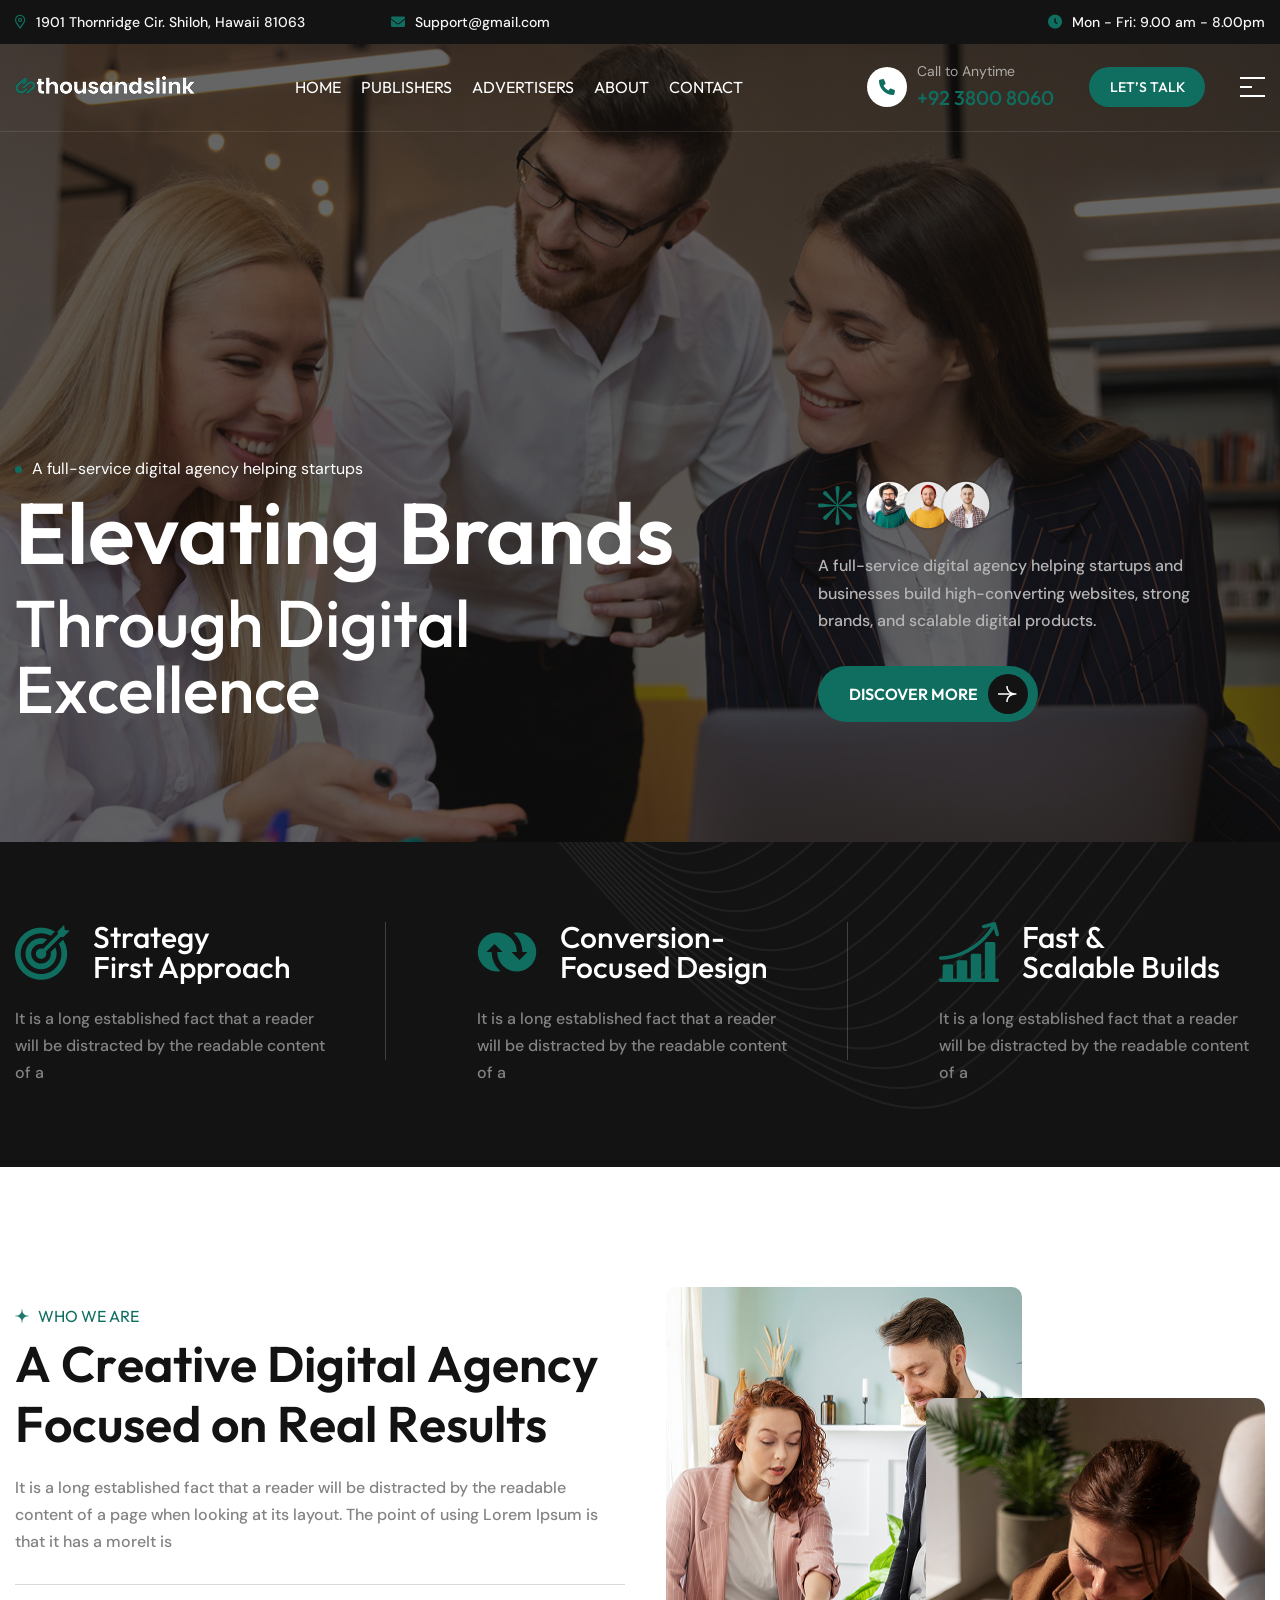
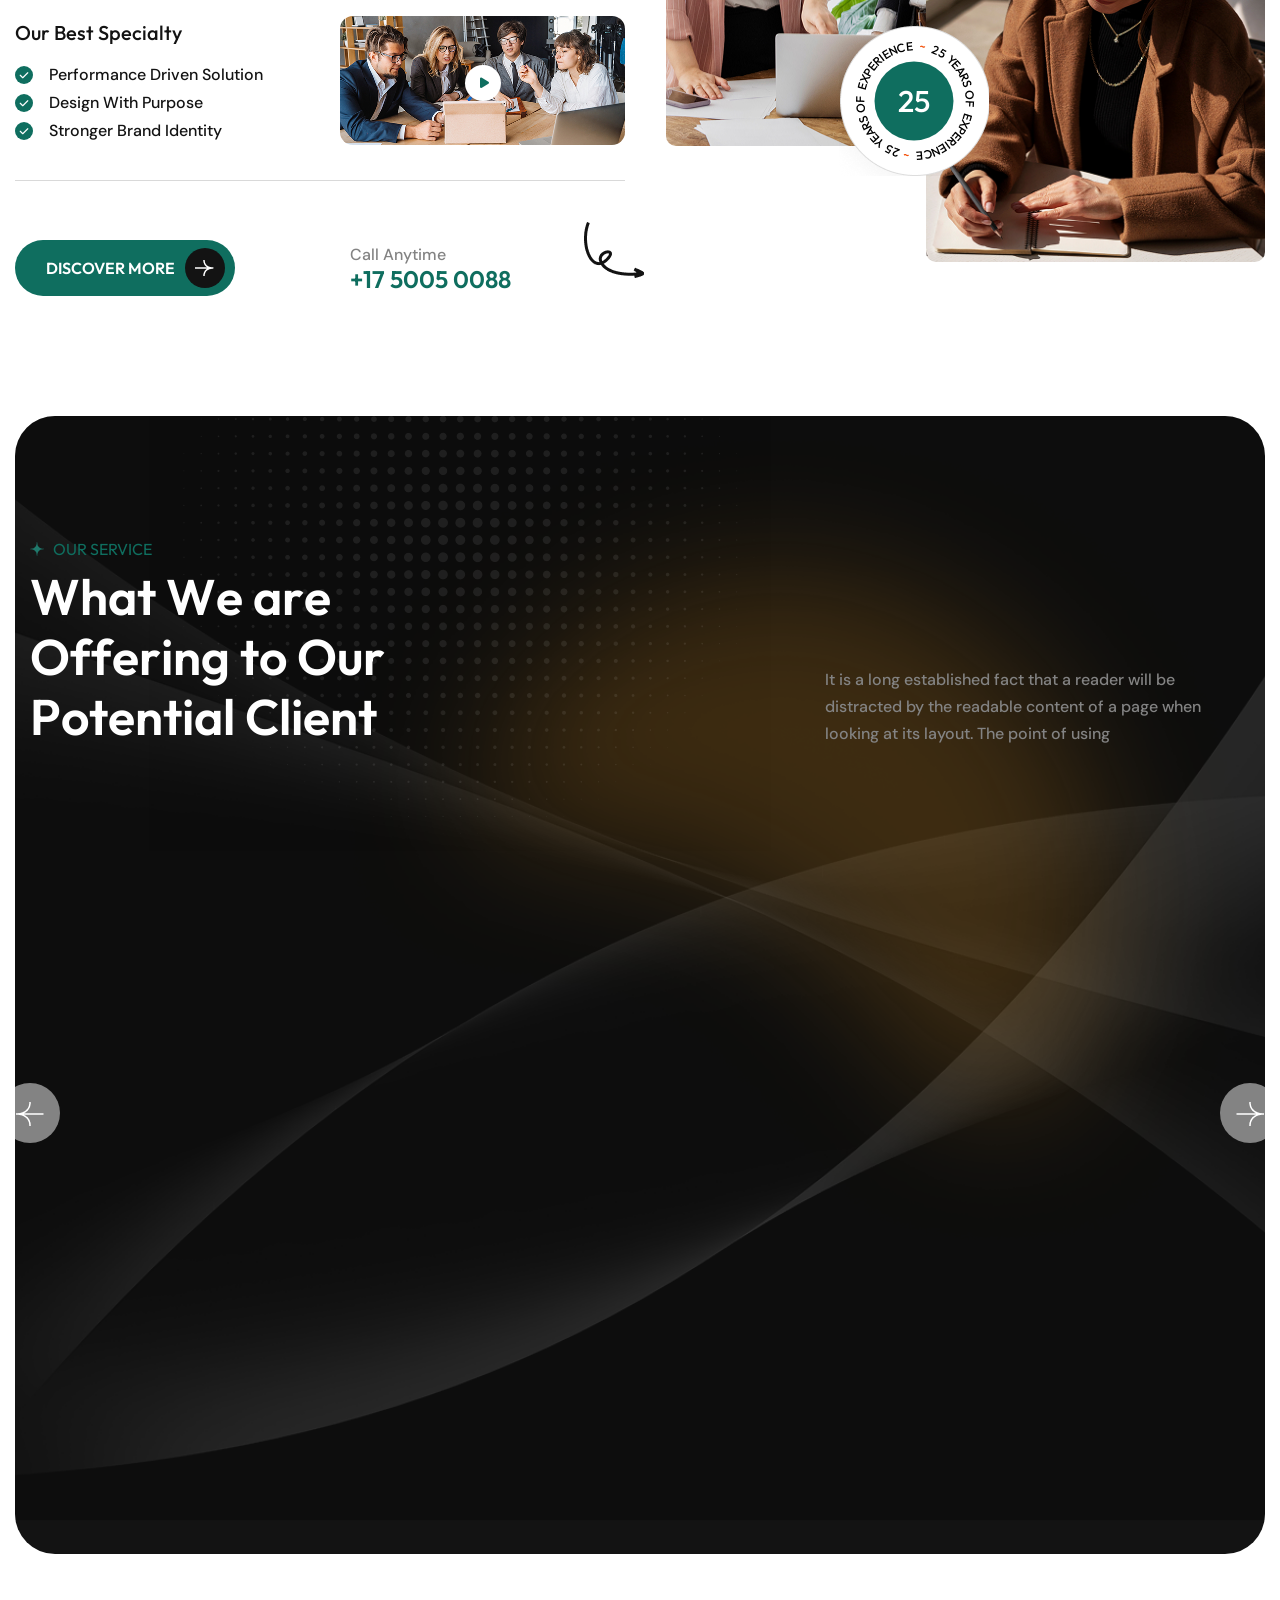
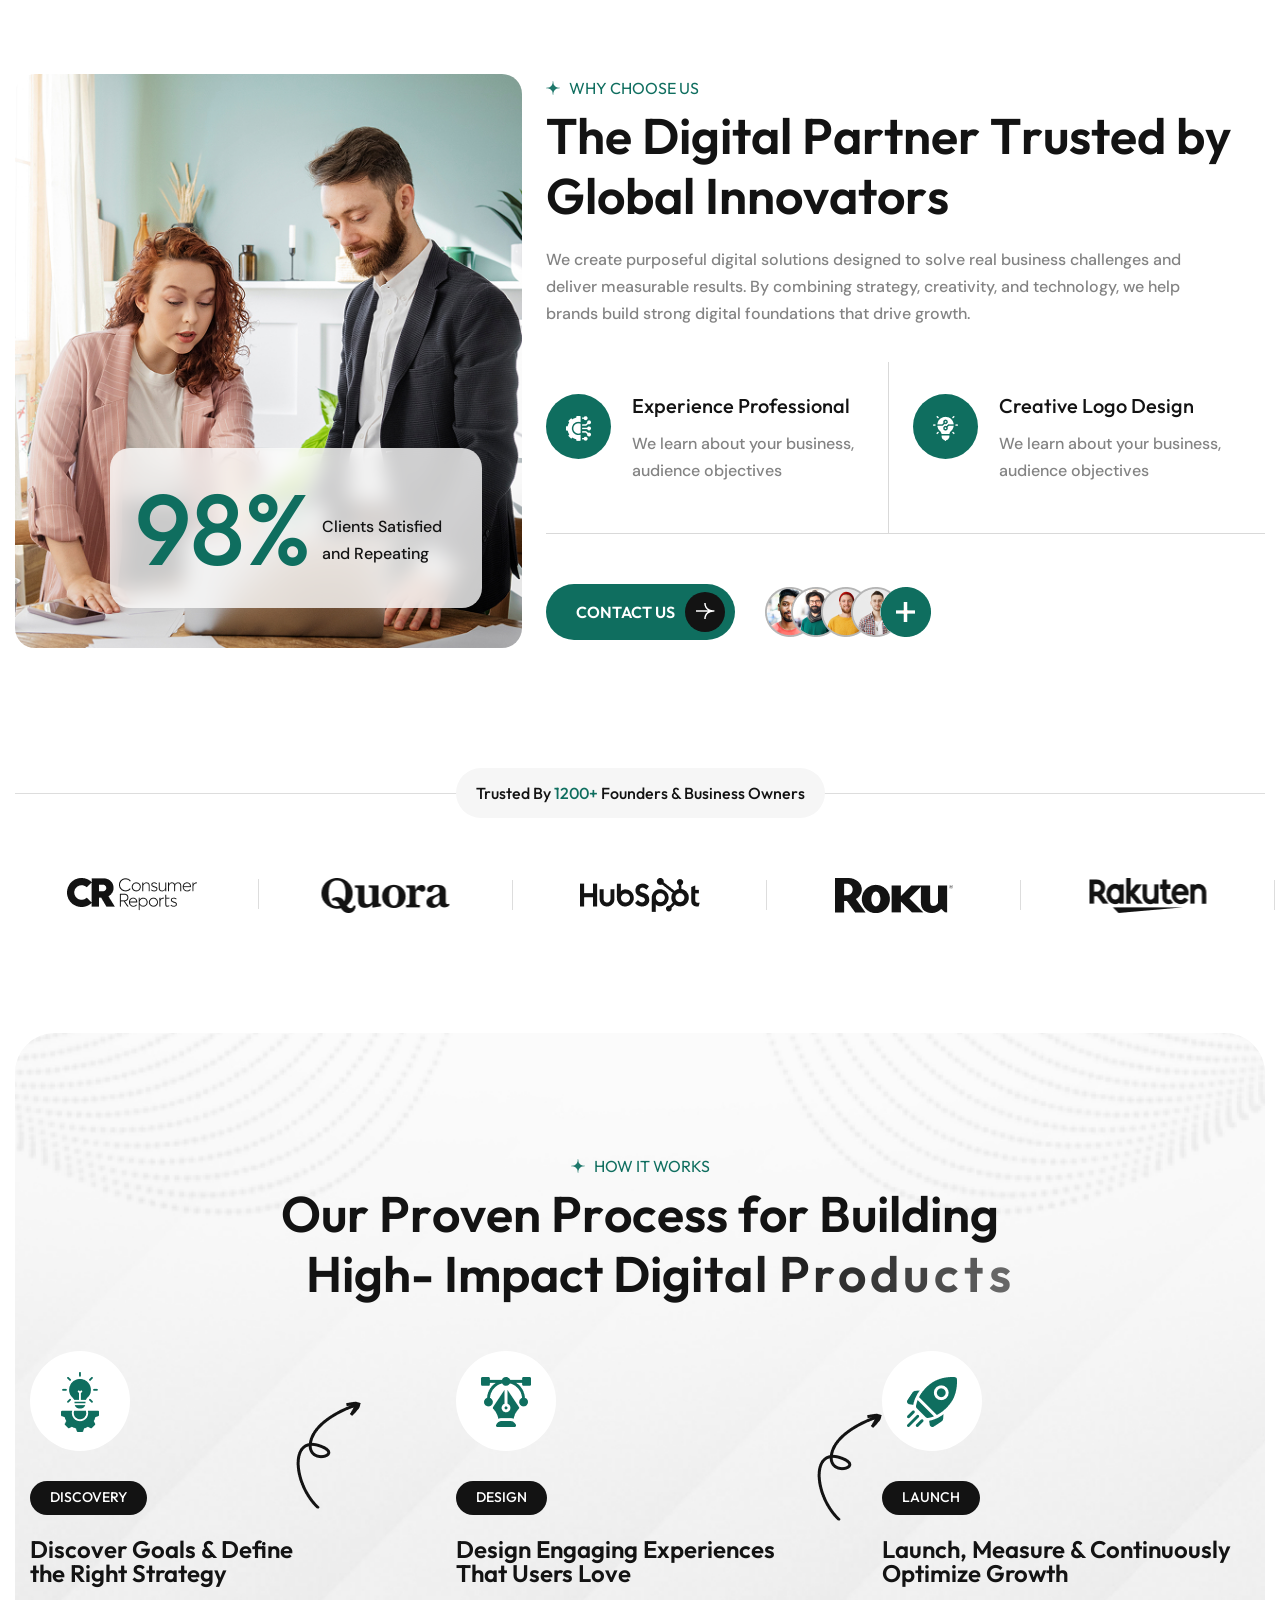
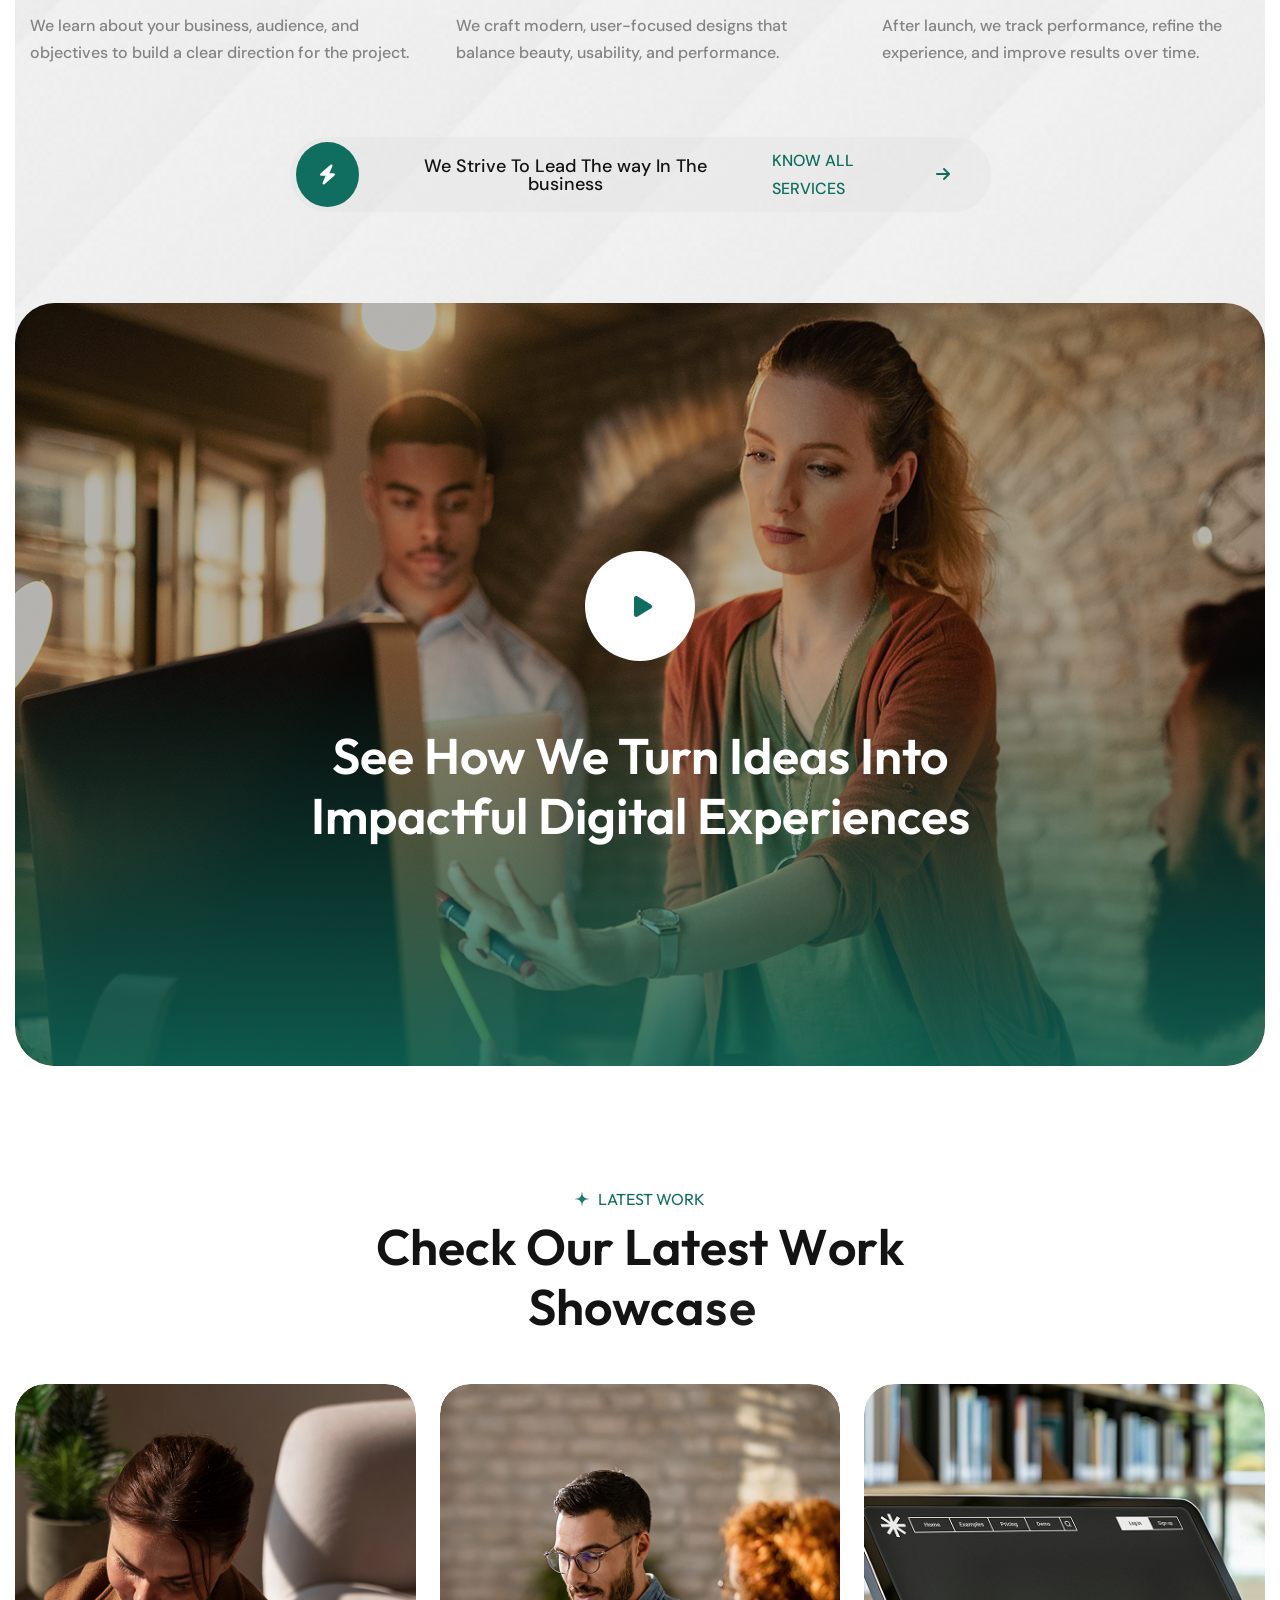
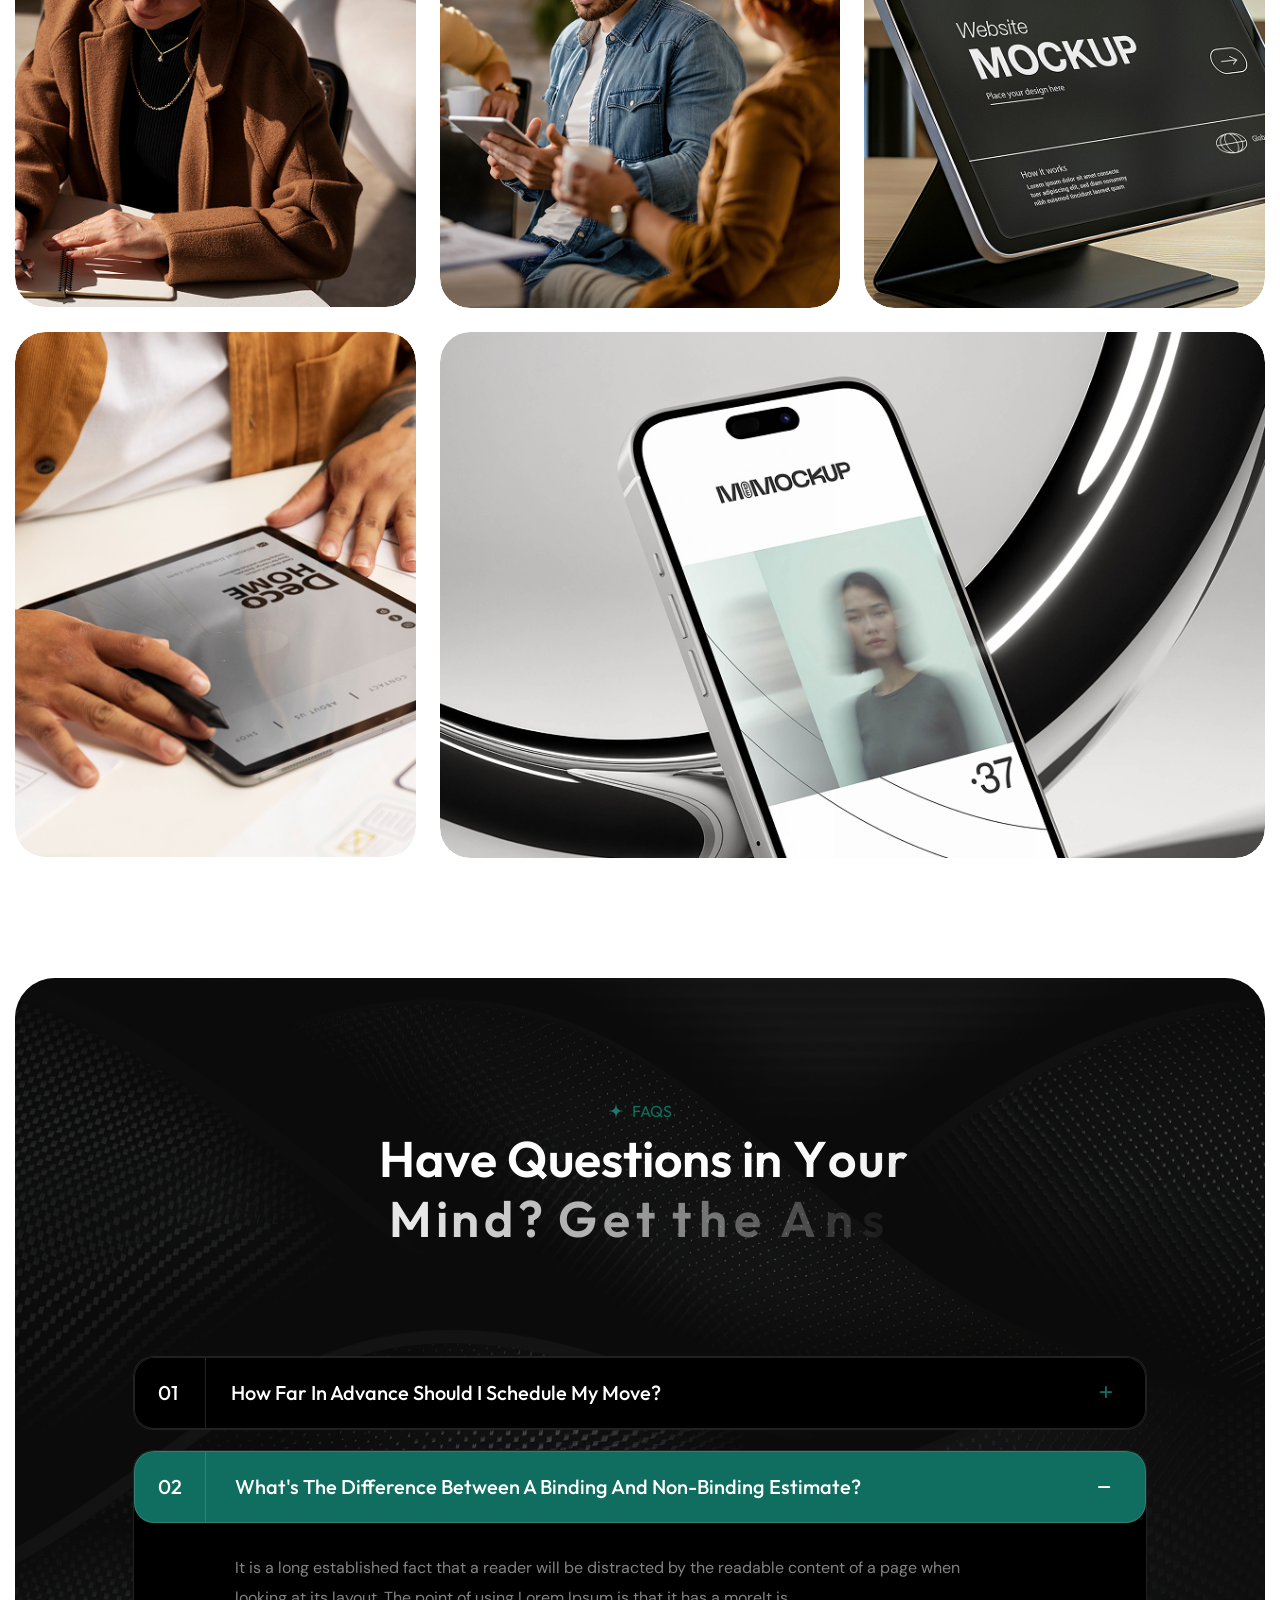
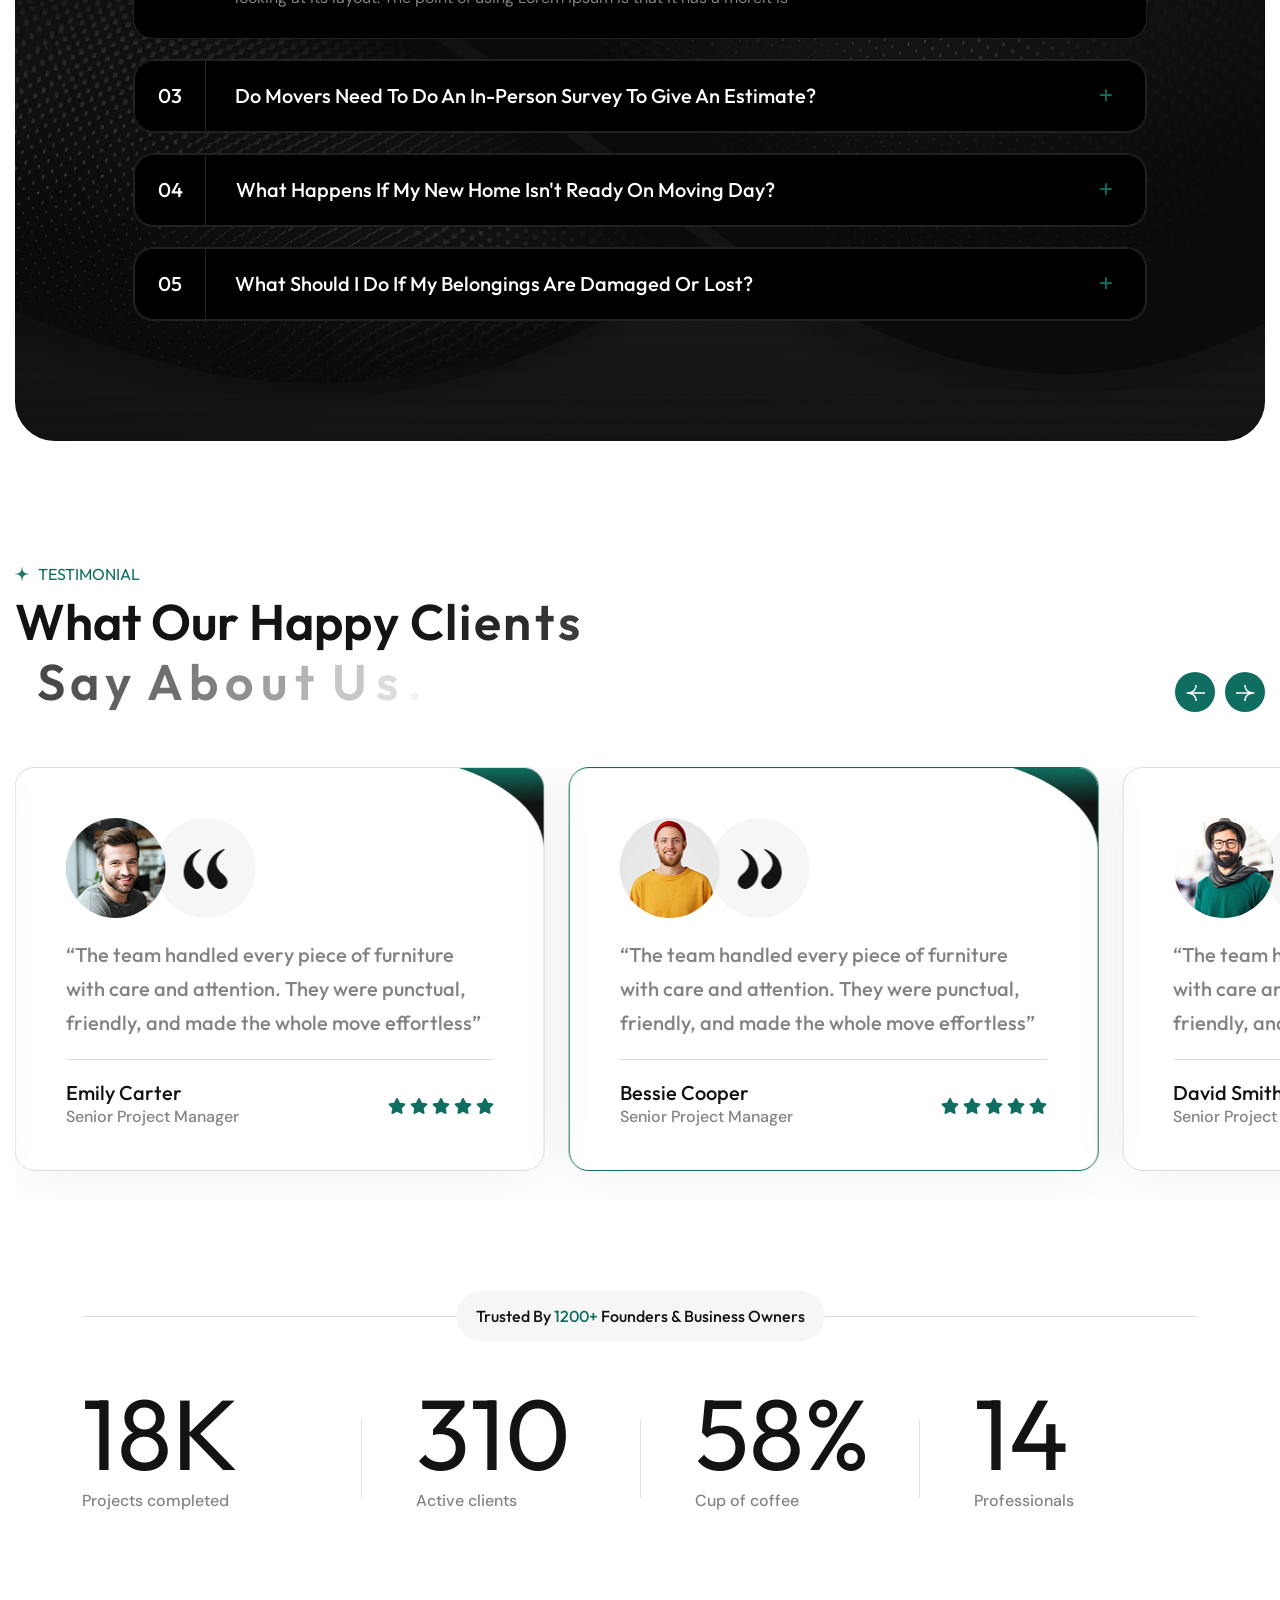
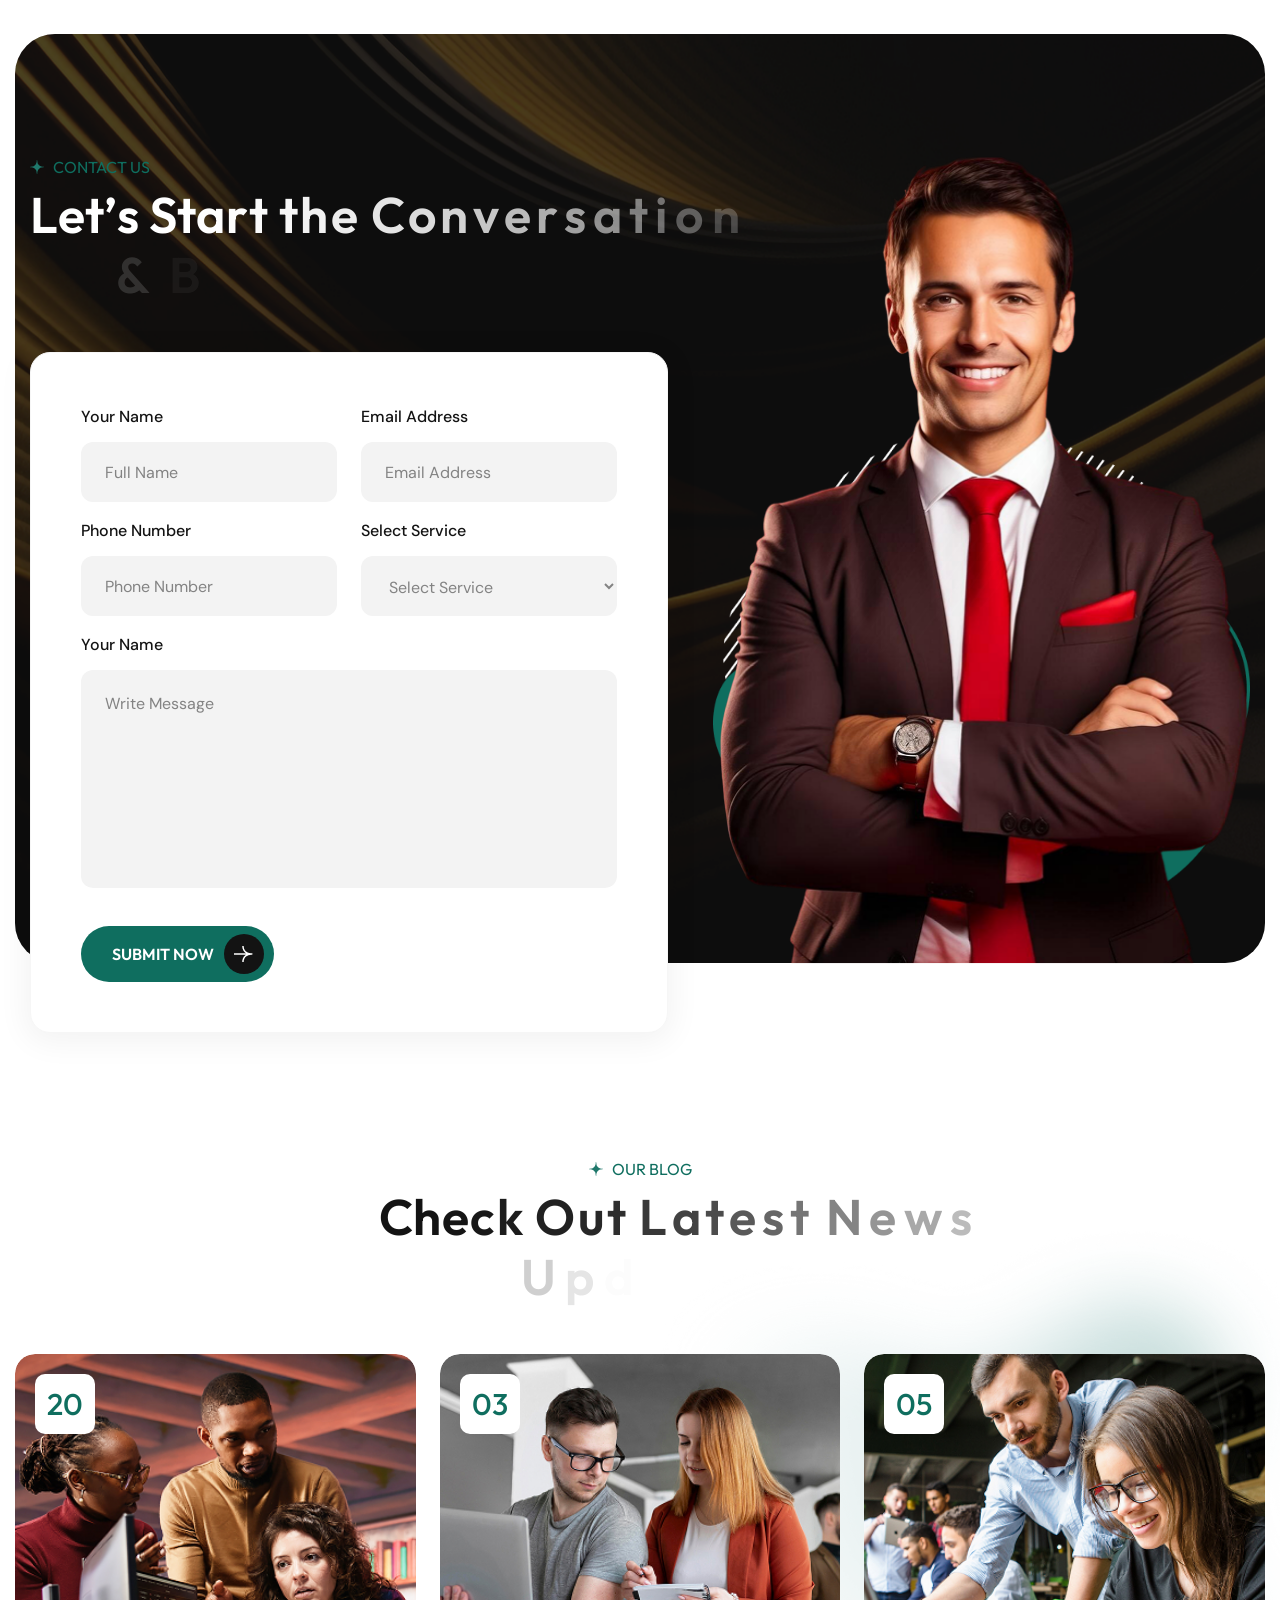
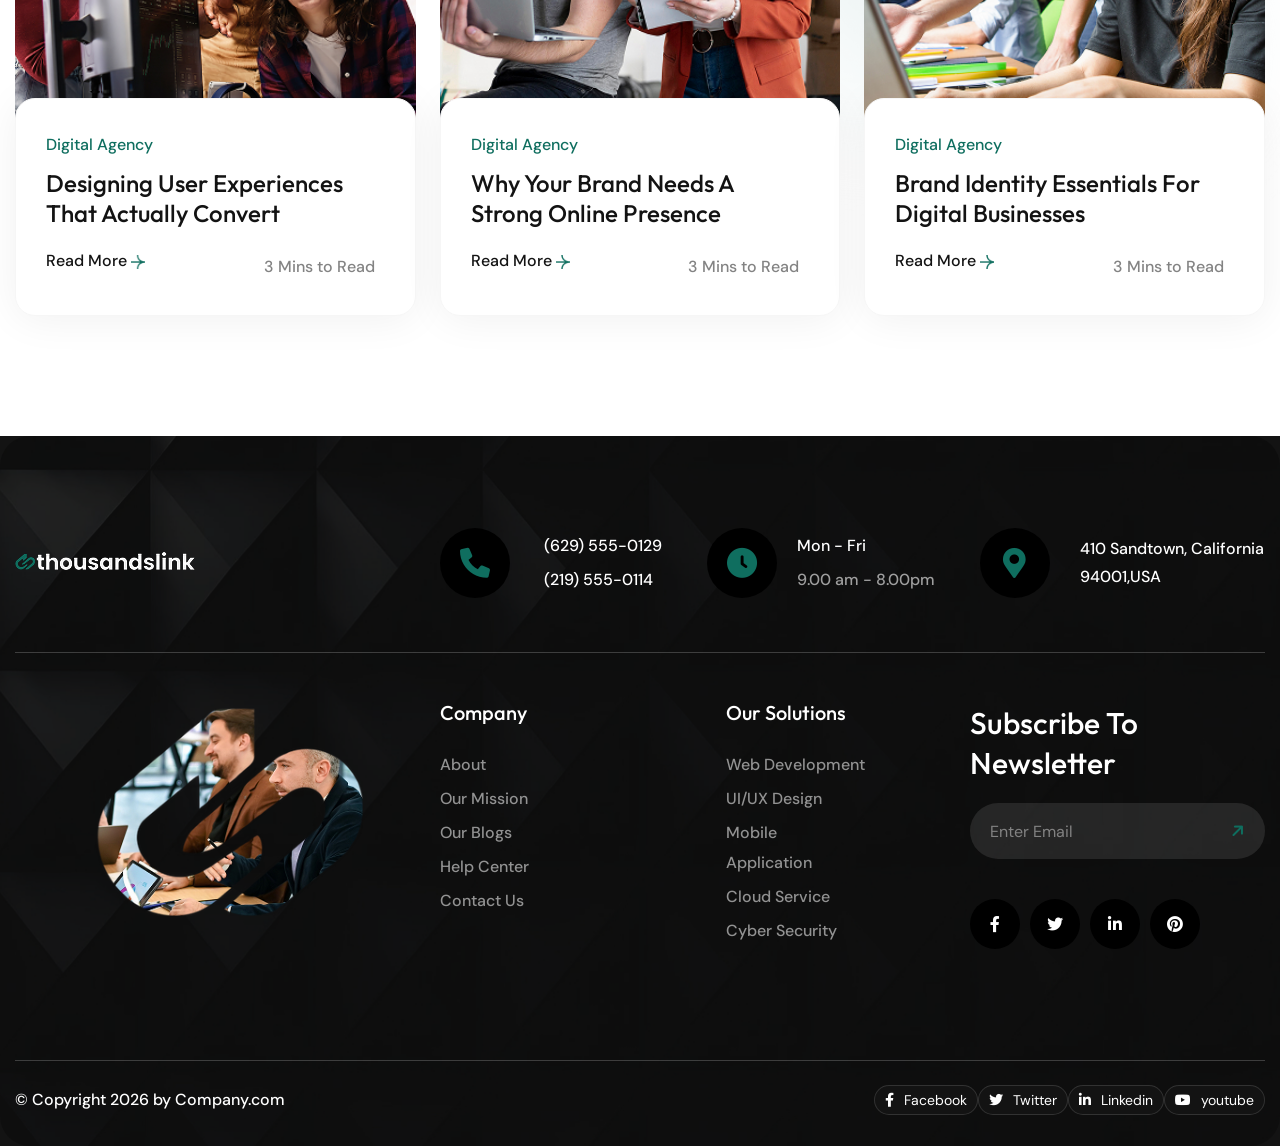
==== index.html @ f6a0768a "Init Commit" ====
<!DOCTYPE html>
<html lang="en">
<head>
  <meta charset="utf-8"/>
  <title>Digitos | Digital Agency HTML Template | Home Page 02</title>
  <!-- Stylesheets -->
  <link href="css/bootstrap.min.css" rel="stylesheet" />
  <link href="css/style.css" rel="stylesheet" />

  <link rel="shortcut icon" href="images/favicon.ico" type="image/x-icon" />
  <link href="https://fonts.googleapis.com/css2?family=Kumbh+Sans:wght@300;400;500;600;700&display=swap" rel="stylesheet">

  <!-- Responsive -->
  <meta http-equiv="X-UA-Compatible" content="IE=edge" />
  <meta name="viewport" content="width=device-width, initial-scale=1.0" />

</head>

<body>
  <div class="page-wrapper">

    <!-- Preloader -->
    <div id="preloader">
      <div class="preloader-loaded light">
        <div class="text-preloader-outer">
          <div class="text-preloading">
            <span class="text-split" data-text="T">T</span>
            <span class="text-split" data-text="H">H</span>
            <span class="text-split" data-text="O">O</span>
            <span class="text-split" data-text="U">U</span>
            <span class="text-split" data-text="S">S</span>
            <span class="text-split" data-text="A">A</span>
            <span class="text-split" data-text="N">N</span>
            <span class="text-split" data-text="D">D</span>
            <span class="text-split" data-text="S">S</span>
            <span class="text-split" data-text="L">L</span>
            <span class="text-split" data-text="I">I</span>
            <span class="text-split" data-text="N">N</span>
            <span class="text-split" data-text="K">K</span>
          </div>
        </div>
        <div class="preloader-slide slide-left"></div>
        <div class="preloader-slide slide-right"></div>
      </div>
    </div>

    <!-- Back-to-top start -->
    <div class="back-to-top-wrapper">
      <button id="back_to_top" type="button" class="back-to-top-btn">
        <svg width="12" height="7" viewBox="0 0 12 7" fill="none" xmlns="http://www.w3.org/2000/svg">
          <path d="M11 6L6 1L1 6" stroke="currentColor" stroke-width="1.5" stroke-linecap="round" stroke-linejoin="round" />
        </svg>
      </button>
    </div>
    <!-- Back-to-top start -->

    <!-- header-style-two-->
    <header class="main-header header-style-two">
      <div class="outer-box">
        <div class="header-upper">
          <div class="inner-box">
            <div class="info-box">
              <div class="info">
                <i class="icon fa-regular fa-location-dot"></i>
                <span>1901 Thornridge Cir. Shiloh, Hawaii 81063</span>
              </div>
              <div class="info">
                <i class="icon fa-solid fa-envelope"></i>
                <span>Support@gmail.com</span>
              </div>
            </div>
            <div class="info-box">
              <div class="info">
                <i class="icon fa-solid fa-clock"></i>
                <span>Mon - Fri:  9.00 am - 8.00pm </span>
              </div>
            </div>
          </div>
        </div>
        <div class="header-lower wow fadeInUp" data-wow-delay="400ms">
          <div class="inner-container">
            <div class="left-box">
              <!-- Main box -->
              <div class="main-box">
                <div class="logo-box">
                  <div class="logo">
                    <a href="index.html"><img src="images/logo.png" alt="Logo" /></a>
                  </div>
                </div>

              </div>
              <!--Nav Box-->
              <div class="nav-outer">
                <nav class="nav main-menu">
                  <ul class="navigation">
                    <li class="current">
                      <a href="index.html">Home</a>
                    </li>
                    <li><a href="publishers.html">Publishers</a></li>
                    <li><a href="advertisers.html">Advertisers</a></li>
                    <li><a href="about.html">About</a></li>
                    <li><a href="contact.html">Contact</a></li>
                  </ul>
                </nav>
              </div>
            </div>
            <div class="right-box">
              <a href="tel:+9238008060" class="header-phone_box">
                <span class="icon"><i aria-hidden="true" class="fas fa-phone-alt"></i></span>
                <span class="info">
                  Call to Anytime
                  <strong>+92 3800 8060</strong>
                </span>
              </a>
              <a href="contact.html" class="theme-btn btn-style-two">Let’s Talk</a>
              <!--Mobile Navigation Toggler-->
              <div class="mobile-nav-toggler">
                <span></span>
                <span></span>
                <span></span>
              </div>
            </div>
          </div>
        </div>
      </div>

      <!-- Mobile Menu  -->
      <div class="mobile-menu">
        <div class="menu-backdrop"></div>
        <!--Here Menu Will Come Automatically Via Javascript / Same Menu as in Header-->
        <nav class="menu-box">
          <div class="upper-box">
            <div class="nav-logo">
              <a href="index.html"><img src="images/logo.png" alt="" /></a>
            </div>
            <div class="close-btn"><i class="icon fa fa-times"></i></div>
          </div>
          <ul class="navigation clearfix">
            <!--Keep This Empty / Menu will come through Javascript-->
          </ul>
          <ul class="contact-list-one">
            <li>
              <i class="icon fa-regular fa-envelope"></i>
              <span class="title">Send Email</span>
              <div class="text"><a href="mailto:lawson@example.com">needhelp@company.com</a></div>
            </li>
          </ul>
          <ul class="social-links">
            <li><a href="#"><i class="icon fab fa-twitter"></i></a></li>
            <li><a href="#"><i class="icon fab fa-facebook-f"></i></a></li>
            <li><a href="#"><i class="icon fab fa-pinterest-p"></i></a></li>
            <li><a href="#"><i class="icon fab fa-vimeo-v"></i></a></li>
          </ul>
        </nav>
      </div>
      <!-- End Mobile Menu -->

      <!-- Header Search -->
      <div class="search-popup">
        <span class="search-back-drop"></span>
        <button class="close-search"><span class="fa fa-times"></span></button>

        <div class="search-inner">
          <form method="post" action="index.html">
            <div class="form-group">
              <input type="search" name="search-field" value="" placeholder="Search..." required="" />
              <button type="submit"><i class="fa fa-search"></i></button>
            </div>
          </form>
        </div>
      </div>
      <!-- End Header Search -->

      <!-- Sticky Header  -->
      <div class="sticky-header">
        <div class="auto-container">
          <div class="inner-container">
            <!--Logo-->
            <div class="logo">
              <a href="index.html"><img src="images/logo2.png" alt=""></a>
            </div>

            <!--Right Col-->
            <div class="nav-outer">
              <!-- Main Menu -->
              <nav class="main-menu">
                <div class="navbar-collapse show collapse clearfix">
                  <ul class="navigation clearfix">
                    <!--Keep This Empty / Menu will come through Javascript-->
                  </ul>
                </div>
              </nav>
              <!-- Main Menu End-->

              <!--Mobile Navigation Toggler-->
              <div class="mobile-nav-toggler">
                <span></span>
                <span></span>
                <span></span>
              </div>
            </div>
            
            <a href="tel:+8801750050088" class="header-phone_box">
              <span class="icon"><i aria-hidden="true" class="fas fa-phone-alt"></i></span>
              <span class="info">
                Call Anytime
                <strong>+8801750050088</strong>
              </span>
            </a>
          </div>
        </div>
      </div>
      <!-- End Sticky Menu -->
    </header>
    <!--End header-style-two -->

    <!-- start banner-section -->
    <section class="banner-section-two">
      <div class="outer-box">
        <div class="bg-image"><img src="images/resource/banner2-1.jpg" alt=""></div>
        <div class="shape-1 wow fadeInUp" data-wow-delay="700ms"><img src="images/icons/shape-23.png" alt=""></div>
        <div class="shape-2 wow fadeInUp" data-wow-delay="800ms"><img src="images/icons/shape-24.png" alt=""></div>
        <div class="round-icon wow fadeInUp" data-wow-delay="600ms">
          <div class="icon"><img src="images/icons/banner2-1.png" alt=""></div>
          <div class="icon-two"><img src="images/icons/banner2-2.png" alt=""></div>
        </div>
        <div class="outer-container">
          <div class="banner-content">
            <div class="inner-content">
              <div class="sub-title wow fadeInUp" data-wow-delay="100ms">A full-service digital agency helping startups </div>
              <div class="banner-title wow fadeInUp" data-wow-delay="200ms"><span>Elevating Brands</span>Through Digital  Excellence</div>
            </div>
          </div>
          <div class="info-box">
            <div class="image wow fadeInUp" data-wow-delay="300ms"><img src="images/resource/bvanner2-2.png" alt=""></div>
            <div class="text wow fadeInUp" data-wow-delay="400ms">A full-service digital agency helping startups and businesses build high-converting websites, strong brands, and scalable digital products.</div>
            <a href="about.html" class="theme-btn btn-style-one wow fadeInUp" data-wow-delay="500ms">Discover More <span><img src="images/icons/arrow.png" alt=""></span></a>
          </div>
        </div>
      </div>
    </section>
    <!-- end banner-section -->

    <!-- start feature-section -->
    <section class="feature-section">
      <div class="shape-1"><img src="images/icons/shape-25.png" alt=""></div>
      <div class="shape-2 wow fadeInUp" data-wow-delay="100ms"><img src="images/icons/shape-26.png" alt=""></div>
      <div class="auto-container">
        <div class="feature-outer">
          <div class="feature-block wow fadeInUp" data-wow-delay="200ms">
            <div class="inner-block">
              <div class="content-box">
                <div class="icon"><img src="images/icons/feature2-1.png" alt=""></div>
                <div class="h3 title">Strategy <br>First Approach</div>
              </div>
              <div class="text">It is a long established fact that a reader will be distracted by the readable content of a </div>
            </div>
          </div>
          <div class="feature-block wow fadeInUp" data-wow-delay="400ms">
            <div class="inner-block">
              <div class="content-box">
                <div class="icon"><img src="images/icons/feature2-2.png" alt=""></div>
                <div class="h3 title">Conversion-Focused Design</div>
              </div>
              <div class="text">It is a long established fact that a reader will be distracted by the readable content of a </div>
            </div>
          </div>
          <div class="feature-block wow fadeInUp" data-wow-delay="600ms">
            <div class="inner-block">
              <div class="content-box">
                <div class="icon"><img src="images/icons/feature2-3.png" alt=""></div>
                <div class="h3 title">Fast & <br>Scalable Builds</div>
              </div>
              <div class="text">It is a long established fact that a reader will be distracted by the readable content of a </div>
            </div>
          </div>
        </div>
      </div>
    </section>
    <!-- end feature-section -->

    <!-- start about-section-two -->
    <section class="about-section-two">
      <div class="auto-container">
        <div class="row">
          <div class="content-column col-lg-6">
            <div class="inner-column wow fadeInUp" data-wow-delay="200ms">
              <div class="sec-title">
                <div class="h6 sub-title">Who we are</div>
                <div class="h2 title char-animation">A Creative Digital Agency Focused on Real Results</div>
                <div class="text">It is a long established fact that a reader will be distracted by the readable content of a page when looking at its layout. The point of using Lorem Ipsum is that it has a moreIt is </div>
              </div>
              <div class="info-box">
                <div class="info">
                  <div class="h5 title">Our Best Specialty</div>
                  <ul class="list-style-one">
                    <li>
                      <i class="icon fa-solid fa-check"></i>
                      <span>Performance Driven Solution</span>
                    </li>
                    <li>
                      <i class="icon fa-solid fa-check"></i>
                      <span>Design With Purpose</span>
                    </li>
                  </ul>
                  <ul class="list-style-one">
                    <li>
                      <i class="icon fa-solid fa-check"></i>
                      <span>Stronger Brand Identity</span>
                    </li>
                  </ul>
                </div>
                <div class="image-box">
                  <div class="image"><img src="images/resource/about2-1.jpg" alt=""></div>
                  <a class="video-box" href="https://www.youtube.com/watch?v=hddwAIXbKZo" data-fancybox="gallery" data-caption="">
                    <i class="fa-solid fa-play"></i>
                  </a>
                </div>
              </div>
              <div class="bottom-box">
                <a href="about.html" class="theme-btn btn-style-one">Discover More <span><img src="images/icons/arrow.png" alt=""></span></a>
                <a href="tel:+01750050088" class="phone_box">
                  <span class="icon"><i aria-hidden="true" class="fa-solid fa-phone-flip"></i></span>
                  <span class="info">
                    Call Anytime
                    <strong>+17 5005 0088</strong>
                  </span>
                </a>
                <div class="shape bounce-x"><img src="images/icons/shape-27.png" alt=""></div>
              </div>
            </div>
          </div>
          <div class="image-column col-lg-6 col-md-8">
            <div class="inner-column">
              <div class="image-box one wow fadeInUp" data-wow-delay="400ms">
                <div class="image"><img src="images/resource/about2-2.jpg" alt=""></div>
              </div>
              <div class="image-box two wow fadeInUp" data-wow-delay="600ms">
                <div class="image"><img src="images/resource/about2-3.jpg" alt=""></div>
              </div>
              <div class="round-icon">
                <div class="icon"><img src="images/icons/about2-1.png" alt=""></div>
                <div class="h3 date">25</div>
              </div>
            </div>
          </div>
        </div>
      </div>
    </section>
    <!-- end about-section-two -->

    <!-- start services-section-two -->
    <section class="services-section-two">
      <div class="outer-box">
        <div class="bg-image"><img src="images/background/service2-1-bg.png" alt=""></div>
        <div class="shape-1"><img src="images/icons/shape-28.png" alt=""></div>
        <div class="shape-2"><img src="images/icons/shape-29.png" alt=""></div>
        <div class="auto-container">
          <div class="sec-title-box wow fadeInUp" data-wow-delay="200ms">
            <div class="sec-title light">
              <div class="h6 sub-title">Our Service</div>
              <div class="h2 title char-animation">What We are Offering to Our Potential Client</div>
            </div>
            <div class="text">It is a long established fact that a reader will be distracted by the readable content of a page when looking at its layout. The point of using </div>
          </div>
          <div class="outer-container">
            <div class="swiper service-two_swiper pb-0 wow fadeInUp" data-wow-delay="400ms">
              <div class="swiper-wrapper">
                <div class="service-block-two swiper-slide">
                  <div class="inner-block">
                    <div class="icon"><img src="images/icons/service2-1.png" alt=""></div>
                    <div class="content">
                      <div class="h4 title"><a href="page-services.html">Website Development</a></div>
                      <div class="text">Fast, responsive, and SEO-friendly websites built with modern tools like Framer and Webflow.</div>
                    </div>
                    <div class="number">01</div>
                    <div class="arrow-icon"><img src="images/icons/arrow.png" alt=""></div>
                  </div>
                </div>
                <div class="service-block-two swiper-slide">
                  <div class="inner-block">
                    <div class="icon"><img src="images/icons/service2-2.png" alt=""></div>
                    <div class="content">
                      <div class="h4 title"><a href="page-services.html">Brand Identity</a></div>
                      <div class="text">Visual identities that communicate trust, clarity, and consistency across all channels.</div>
                    </div>
                    <div class="number">02</div>
                    <div class="arrow-icon"><img src="images/icons/arrow.png" alt=""></div>
                  </div>
                </div>
                <div class="service-block-two swiper-slide">
                  <div class="inner-block">
                    <div class="icon"><img src="images/icons/service2-3.png" alt=""></div>
                    <div class="content">
                      <div class="h4 title"><a href="page-services.html">UI/UX Design</a></div>
                      <div class="text">User-centered interfaces designed to engage, convert, and scale across platforms.</div>
                    </div>
                    <div class="number">03</div>
                    <div class="arrow-icon"><img src="images/icons/arrow.png" alt=""></div>
                  </div>
                </div>
                <div class="service-block-two swiper-slide">
                  <div class="inner-block">
                    <div class="icon"><img src="images/icons/service2-1.png" alt=""></div>
                    <div class="content">
                      <div class="h4 title"><a href="page-services.html">Website Development</a></div>
                      <div class="text">Fast, responsive, and SEO-friendly websites built with modern tools like Framer and Webflow.</div>
                    </div>
                    <div class="number">01</div>
                    <div class="arrow-icon"><img src="images/icons/arrow.png" alt=""></div>
                  </div>
                </div>
                <div class="service-block-two swiper-slide">
                  <div class="inner-block">
                    <div class="icon"><img src="images/icons/service2-2.png" alt=""></div>
                    <div class="content">
                      <div class="h4 title"><a href="page-services.html">Brand Identity</a></div>
                      <div class="text">Visual identities that communicate trust, clarity, and consistency across all channels.</div>
                    </div>
                    <div class="number">02</div>
                    <div class="arrow-icon"><img src="images/icons/arrow.png" alt=""></div>
                  </div>
                </div>
                <div class="service-block-two swiper-slide">
                  <div class="inner-block">
                    <div class="icon"><img src="images/icons/service2-3.png" alt=""></div>
                    <div class="content">
                      <div class="h4 title"><a href="page-services.html">UI/UX Design</a></div>
                      <div class="text">User-centered interfaces designed to engage, convert, and scale across platforms.</div>
                    </div>
                    <div class="number">03</div>
                    <div class="arrow-icon"><img src="images/icons/arrow.png" alt=""></div>
                  </div>
                </div>
              </div>
            </div>
            <div class="service-two_button-prev"><img src="images/icons/arrow3.png" alt=""></div>
            <div class="service-two_button-next"><img src="images/icons/arrow3.png" alt=""></div>
          </div>
        </div>
      </div>
    </section>
    <!-- end services-section-two -->

    <!-- start why-choose-us-section -->
    <section class="why-choose-us-section-two">
      <div class="auto-container">
        <div class="row gx-4 align-items-center">
          <div class="image-column col-lg-5">
            <div class="inner-column wow fadeInUp" data-wow-delay="200ms">
              <div class="image"><img src="images/resource/wcu2-1.jpg" alt=""></div>
              <div class="funfact-box">
                <div class="count-box"><span class="count-text" data-speed="3000" data-stop="98">00</span>%</div>
                <div class="text">Clients Satisfied <br>and Repeating</div>
              </div>
            </div>
          </div>
          <div class="content-column col-xl-7 col-lg-9">
            <div class="inner-column wow fadeInUp" data-wow-delay="400ms">
              <div class="sec-title">
                <div class="h6 sub-title">why choose us</div>
                <div class="h2 title char-animation">The Digital Partner Trusted by Global Innovators</div>
                <div class="text">We create purposeful digital solutions designed to solve real business challenges and deliver measurable results. By combining strategy, creativity, and technology, we help brands build strong digital foundations that drive growth.</div>
              </div>
              <div class="info-box">
                <div class="info one">
                  <div class="icon"><img src="images/icons/wcu2-1.png" alt=""></div>
                  <div class="content">
                    <div class="h5 title">Experience Professional</div>
                    <div class="text">We learn about your business, audience objectives</div>
                  </div>
                </div>
                <div class="info">
                  <div class="icon"><img src="images/icons/wcu2-2.png" alt=""></div>
                  <div class="content">
                    <div class="h5 title">Creative Logo Design</div>
                    <div class="text">We learn about your business, audience objectives</div>
                  </div>
                </div>
              </div>
              <div class="bootom-box">
                <a href="contact.html" class="theme-btn btn-style-one">Contact Us <span><img src="images/icons/arrow.png" alt=""></span></a>
                <div class="image"><img src="images/resource/wcu2-1.png" alt=""></div>
              </div>
            </div>
          </div>
        </div>
      </div>
    </section>
    <!-- end why-choose-us-section-two -->

    <!-- Clients Section One-->
    <section class="clients-section-two pt-0">
      <div class="auto-container overflow-hidden">
        <div class="title-box"><div class="h6 title">Trusted by <span>1200+</span> founders & business owners</div></div>
        <div class="outer-box wow fadeInUp" data-wow-delay="400ms">
          <div class="swiper-container">
            <div class="swiper clients-swiper-one pb-0">
              <div class="swiper-wrapper">
                <div class="swiper-slide">
                  <div class="client-block">
                    <div class="inner-box">
                      <div class="image-box">
                        <figure class="image">
                          <img src="images/resource/client1-2.png" alt="Image">
                          <img src="images/resource/client1-1.png" alt="Image">
                        </figure>
                      </div>
                    </div>
                  </div>
                </div>
                <div class="swiper-slide">
                  <div class="client-block">
                    <div class="inner-box">
                      <div class="image-box">
                        <figure class="image">
                          <img src="images/resource/client2-2.png" alt="Image">
                          <img src="images/resource/client2-1.png" alt="Image">
                        </figure>
                      </div>
                    </div>
                  </div>
                </div>
                <div class="swiper-slide">
                  <div class="client-block">
                    <div class="inner-box">
                      <div class="image-box">
                        <figure class="image">
                          <img src="images/resource/client3-2.png" alt="Image">
                          <img src="images/resource/client3-1.png" alt="Image">
                        </figure>
                      </div>
                    </div>
                  </div>
                </div>
                <div class="swiper-slide">
                  <div class="client-block">
                    <div class="inner-box">
                      <div class="image-box">
                        <figure class="image">
                          <img src="images/resource/client4-2.png" alt="Image">
                          <img src="images/resource/client4-1.png" alt="Image">
                        </figure>
                      </div>
                    </div>
                  </div>
                </div>
                <div class="swiper-slide">
                  <div class="client-block">
                    <div class="inner-box">
                      <div class="image-box">
                        <figure class="image">
                          <img src="images/resource/client5-2.png" alt="Image">
                          <img src="images/resource/client5-1.png" alt="Image">
                        </figure>
                      </div>
                    </div>
                  </div>
                </div>
                <div class="swiper-slide">
                  <div class="client-block">
                    <div class="inner-box">
                      <div class="image-box">
                        <figure class="image">
                          <img src="images/resource/client1-2.png" alt="Image">
                          <img src="images/resource/client1-1.png" alt="Image">
                        </figure>
                      </div>
                    </div>
                  </div>
                </div>
                <div class="swiper-slide">
                  <div class="client-block">
                    <div class="inner-box">
                      <div class="image-box">
                        <figure class="image">
                          <img src="images/resource/client2-2.png" alt="Image">
                          <img src="images/resource/client2-1.png" alt="Image">
                        </figure>
                      </div>
                    </div>
                  </div>
                </div>
                <div class="swiper-slide">
                  <div class="client-block">
                    <div class="inner-box">
                      <div class="image-box">
                        <figure class="image">
                          <img src="images/resource/client3-2.png" alt="Image">
                          <img src="images/resource/client3-1.png" alt="Image">
                        </figure>
                      </div>
                    </div>
                  </div>
                </div>
                <div class="swiper-slide">
                  <div class="client-block">
                    <div class="inner-box">
                      <div class="image-box">
                        <figure class="image">
                          <img src="images/resource/client4-2.png" alt="Image">
                          <img src="images/resource/client4-1.png" alt="Image">
                        </figure>
                      </div>
                    </div>
                  </div>
                </div>
                <div class="swiper-slide">
                  <div class="client-block">
                    <div class="inner-box">
                      <div class="image-box">
                        <figure class="image">
                          <img src="images/resource/client5-2.png" alt="Image">
                          <img src="images/resource/client5-1.png" alt="Image">
                        </figure>
                      </div>
                    </div>
                  </div>
                </div>
              </div>
            </div>
          </div>
        </div>
      </div>
    </section>
    <!--End Clients Section One -->

    <!-- start work-section-two -->
    <section class="work-section-two">
      <div class="outer-box">
        <div class="bg-image"><img src="images/background/work2-1.png" alt=""></div>
        <div class="auto-container">
          <div class="sec-title text-center">
            <div class="h6 sub-title">How it works</div>
            <div class="h2 title char-animation">Our Proven Process for Building High- Impact Digital Products</div>
          </div>
          <div class="working-outer">
            <div class="work-block-two wow fadeInUp" data-wow-delay="200ms">
              <div class="inner-block">
                <div class="icon-box"><div class="icon"><img src="images/icons/work2-1.png" alt=""></div></div>
                <div class="cat">Discovery</div>
                <div class="h4 title">Discover Goals & Define <br>the Right Strategy</div>
                <div class="text">We learn about your business, audience, and objectives to build a clear direction for the project.</div>
              </div>
            </div>
            <div class="work-block-two wow fadeInUp" data-wow-delay="400ms">
              <div class="inner-block">
                <div class="shape-1"><img src="images/icons/shape-30.png" alt=""></div>
                <div class="shape-2"><img src="images/icons/shape-30.png" alt=""></div>
                <div class="icon-box"><div class="icon"><img src="images/icons/work2-2.png" alt=""></div></div>
                <div class="cat">Design</div>
                <div class="h4 title">Design Engaging Experiences <br>That Users Love</div>
                <div class="text">We craft modern, user-focused designs that balance beauty, usability, and performance.</div>
              </div>
            </div>
            <div class="work-block-two wow fadeInUp" data-wow-delay="600ms">
              <div class="inner-block">
                <div class="icon-box"><div class="icon"><img src="images/icons/work2-3.png" alt=""></div></div>
                <div class="cat">Launch</div>
                <div class="h4 title">Launch, Measure & Continuously <br>Optimize Growth</div>
                <div class="text">After launch, we track performance, refine the experience, and improve results over time.</div>
              </div>
            </div>
          </div>
          <div class="bottom-box wow fadeInUp" data-wow-delay="800ms">
            <div class="inner-box">
              <i class="icon fa-solid fa-bolt"></i>
              <div class="text">We Strive To Lead The way In  The business </div>
              <a class="btn-more" href="page-services.html">
                <span>Know All Services</span>
                <i class="fa-solid fa-arrow-right"></i>
              </a>
            </div>
          </div>
        </div>
      </div>
    </section>
    <!-- end work-section-two -->

    <!-- start video-section -->
    <section class="video-section">
      <div class="outer-box">
        <div class="bg-image"><img src="images/resource/video2-1.jpg" alt=""></div>
        <div class="video-box wow fadeInUp animated" data-wow-delay="200ms">
          <a class="play-now-one play-now" href="https://www.youtube.com/watch?v=Fvae8nxzVz4" data-fancybox="gallery" data-caption="">
            <i class="fa-sharp fa-solid fa-play"></i>
            <span class="ripple"></span>
          </a>
        </div>
        <div class="h2 title wow fadeInUp animated" data-wow-delay="400ms">See How We Turn Ideas Into Impactful Digital Experiences</div>
      </div>
    </section>
    <!-- end video-section -->

    <!-- start projects-section-two -->
    <section class="projects-section-two">
      <div class="auto-container">
        <div class="sec-title text-center">
          <div class="h6 sub-title">Latest work</div>
          <div class="h2 title char-animation">Check Our Latest Work Showcase</div>
        </div>
        <div class="row gx-4">
          <div class="project-block-two col-xl-4 col-md-6 wow fadeInUp" data-wow-delay="200ms">
            <div class="inner-block">
              <div class="image">
                <img src="images/resource/project2-1.jpg" alt="">
                <img src="images/resource/project2-1.jpg" alt="">
              </div>
              <div class="content">
                <div class="cat">UX Research <span></span> Web App Design</div>
                <div class="h4 title"><a href="page-project-details.html">Fintech Payment Solution</a></div>
              </div>
            </div>
          </div>
          <div class="project-block-two col-xl-4 col-md-6 wow fadeInUp" data-wow-delay="400ms">
            <div class="inner-block">
              <div class="image">
                <img src="images/resource/project2-2.jpg" alt="">
                <img src="images/resource/project2-2.jpg" alt="">
              </div>
              <div class="content">
                <div class="cat">Product Advertisement <span></span> Design</div>
                <div class="h4 title"><a href="page-project-details.html">Fintech Payment Solution</a></div>
              </div>
            </div>
          </div>
          <div class="project-block-two col-xl-4 col-md-6 wow fadeInUp" data-wow-delay="600ms">
            <div class="inner-block">
              <div class="image">
                <img src="images/resource/project2-3.jpg" alt="">
                <img src="images/resource/project2-3.jpg" alt="">
              </div>
              <div class="content">
                <div class="cat">Digital Painting <span></span> App Design</div>
                <div class="h4 title"><a href="page-project-details.html">Fintech Payment Solution</a></div>
              </div>
            </div>
          </div>
          <div class="project-block-two col-xl-4 col-md-6 wow fadeInUp" data-wow-delay="800ms">
            <div class="inner-block">
              <div class="image">
                <img src="images/resource/project2-4.jpg" alt="">
                <img src="images/resource/project2-4.jpg" alt="">
              </div>
              <div class="content">
                <div class="cat">Web Development <span></span> Design</div>
                <div class="h4 title"><a href="page-project-details.html">Fintech Payment Solution</a></div>
              </div>
            </div>
          </div>
          <div class="project-block-two col-xl-8 wow fadeInUp" data-wow-delay="1000ms">
            <div class="inner-block">
              <div class="image">
                <img src="images/resource/project2-5.jpg" alt="">
                <img src="images/resource/project2-5.jpg" alt="">
              </div>
              <div class="content">
                <div class="cat">Digital Research <span></span> Branding</div>
                <div class="h4 title"><a href="page-project-details.html">Fintech Payment Solution</a></div>
              </div>
            </div>
          </div>
        </div>
      </div>
    </section>
    <!-- end projects-section-two -->

    <!-- start faq-section-two -->
    <section class="faq-section-two">
      <div class="outer-box">
        <div class="bg-image"><img src="images/background/faq2-1.png" alt=""></div>
        <div class="auto-container">
          <div class="sec-title text-center light">
            <div class="h6 sub-title">Faqs</div>
            <div class="h2 title char-animation">Have Questions in Your Mind? Get the Answers Now</div>
          </div>
          <div class="row gx-3">
            <div class="faq-column col-xl-10 offset-xl-1">
              <div class="inner-column wow fadeInUp" data-wow-delay="300ms">
                <div class="faq-box">
                  <div class="inner-box">
                    <ul class="accordion-box">
                      <!--Block-->
                      <li class="accordion block">
                        <div class="acc-btn"><span>01</span> How far in advance should I schedule my move?
                          <i class="icon fa-solid fa-plus"></i>
                        </div>
                        <div class="acc-content">
                          <div class="content">
                            <div class="text">It is a long established fact that a reader will be distracted by the readable content of a page when looking at its layout. The point of using Lorem Ipsum is that it has a moreIt is </div>
                          </div>
                        </div>
                      </li>
                      <!--Block-->
                      <li class="accordion block active-block">
                        <div class="acc-btn active"><span>02</span> What's the difference between a binding and non-binding estimate?
                          <i class="icon fa-solid fa-plus"></i>
                        </div>
                        <div class="acc-content current">
                          <div class="content">
                            <div class="text">It is a long established fact that a reader will be distracted by the readable content of a page when looking at its layout. The point of using Lorem Ipsum is that it has a moreIt is </div>
                          </div>
                        </div>
                      </li>
                      <!--Block-->
                      <li class="accordion block">
                        <div class="acc-btn"><span>03</span> Do movers need to do an in-person survey to give an estimate?
                          <i class="icon fa-solid fa-plus"></i>
                        </div>
                        <div class="acc-content">
                          <div class="content">
                            <div class="text">It is a long established fact that a reader will be distracted by the readable content of a page when looking at its layout. The point of using Lorem Ipsum is that it has a moreIt is </div>
                          </div>
                        </div>
                      </li>
                      <!--Block-->
                      <li class="accordion block">
                        <div class="acc-btn"><span>04</span> What happens if my new home isn't ready on moving day?
                          <i class="icon fa-solid fa-plus"></i>
                        </div>
                        <div class="acc-content">
                          <div class="content">
                            <div class="text">It is a long established fact that a reader will be distracted by the readable content of a page when looking at its layout. The point of using Lorem Ipsum is that it has a moreIt is </div>
                          </div>
                        </div>
                      </li>
                      <!--Block-->
                      <li class="accordion block">
                        <div class="acc-btn"><span>05</span> What should I do if my belongings are damaged or lost?
                          <i class="icon fa-solid fa-plus"></i>
                        </div>
                        <div class="acc-content">
                          <div class="content">
                            <div class="text">It is a long established fact that a reader will be distracted by the readable content of a page when looking at its layout. The point of using Lorem Ipsum is that it has a moreIt is </div>
                          </div>
                        </div>
                      </li>
                    </ul>
                  </div>
                </div>
              </div>
            </div>
          </div>
        </div>
      </div>
    </section>
    <!-- end faq-section-two -->

    <!-- start testimonial-section-two -->
    <section class="testimonial-section-two">
      <div class="auto-container">
        <div class="sec-title-box">
          <div class="sec-title">
            <div class="h6 sub-title">Testimonial</div>
            <div class="h2 title char-animation">What Our Happy Clients Say About Us.</div>
          </div>
          <div class="arrow-box">
            <div class="testi-two_button-prev"><img src="images/icons/arrow2.png" alt=""></div>
            <div class="testi-two_button-next"><img src="images/icons/arrow2.png" alt=""></div>
          </div>
        </div>
      </div>
      <div class="outer-container">
        <div class="swiper testi-two_swiper pb-0 wow fadeInUp" data-wow-delay="400ms">
          <div class="swiper-wrapper">
            <div class="testimonial-block swiper-slide">
              <div class="inner-block">
                <div class="shape"><img src="images/icons/shape-31.png" alt=""></div>
                <div class="image-box">
                  <div class="image"><img src="images/resource/testi2-1.jpg" alt=""></div>
                  <div class="icon"><img src="images/icons/testi2-1.png" alt=""></div>
                </div>
                <div class="text">“The team handled every piece of furniture with care and attention. They were punctual, friendly, and made the whole move effortless”</div>
                <div class="info-box">
                  <div class="author-info">
                    <div class="h5 name"><a href="page-testimonial.html">Emily Carter</a></div>
                    <div class="designation">Senior Project Manager</div>
                  </div>
                  <div class="rating">
                    <i class="fa-solid fa-star"></i>
                    <i class="fa-solid fa-star"></i>
                    <i class="fa-solid fa-star"></i>
                    <i class="fa-solid fa-star"></i>
                    <i class="fa-solid fa-star"></i>
                  </div>
                </div>
              </div>
            </div>
            <div class="testimonial-block swiper-slide">
              <div class="inner-block">
                <div class="shape"><img src="images/icons/shape-31.png" alt=""></div>
                <div class="image-box">
                  <div class="image"><img src="images/resource/testi2-2.jpg" alt=""></div>
                  <div class="icon"><img src="images/icons/testi2-1.png" alt=""></div>
                </div>
                <div class="text">“The team handled every piece of furniture with care and attention. They were punctual, friendly, and made the whole move effortless”</div>
                <div class="info-box">
                  <div class="author-info">
                    <div class="h5 name"><a href="page-testimonial.html">Bessie Cooper</a></div>
                    <div class="designation">Senior Project Manager</div>
                  </div>
                  <div class="rating">
                    <i class="fa-solid fa-star"></i>
                    <i class="fa-solid fa-star"></i>
                    <i class="fa-solid fa-star"></i>
                    <i class="fa-solid fa-star"></i>
                    <i class="fa-solid fa-star"></i>
                  </div>
                </div>
              </div>
            </div>
            <div class="testimonial-block swiper-slide">
              <div class="inner-block">
                <div class="shape"><img src="images/icons/shape-31.png" alt=""></div>
                <div class="image-box">
                  <div class="image"><img src="images/resource/testi2-3.jpg" alt=""></div>
                  <div class="icon"><img src="images/icons/testi2-1.png" alt=""></div>
                </div>
                <div class="text">“The team handled every piece of furniture with care and attention. They were punctual, friendly, and made the whole move effortless”</div>
                <div class="info-box">
                  <div class="author-info">
                    <div class="h5 name"><a href="page-testimonial.html">David Smith</a></div>
                    <div class="designation">Senior Project Manager</div>
                  </div>
                  <div class="rating">
                    <i class="fa-solid fa-star"></i>
                    <i class="fa-solid fa-star"></i>
                    <i class="fa-solid fa-star"></i>
                    <i class="fa-solid fa-star"></i>
                    <i class="fa-solid fa-star"></i>
                  </div>
                </div>
              </div>
            </div>
            <div class="testimonial-block swiper-slide">
              <div class="inner-block">
                <div class="shape"><img src="images/icons/shape-31.png" alt=""></div>
                <div class="image-box">
                  <div class="image"><img src="images/resource/testi2-1.jpg" alt=""></div>
                  <div class="icon"><img src="images/icons/testi2-1.png" alt=""></div>
                </div>
                <div class="text">“The team handled every piece of furniture with care and attention. They were punctual, friendly, and made the whole move effortless”</div>
                <div class="info-box">
                  <div class="author-info">
                    <div class="h5 name"><a href="page-testimonial.html">Emily Carter</a></div>
                    <div class="designation">Senior Project Manager</div>
                  </div>
                  <div class="rating">
                    <i class="fa-solid fa-star"></i>
                    <i class="fa-solid fa-star"></i>
                    <i class="fa-solid fa-star"></i>
                    <i class="fa-solid fa-star"></i>
                    <i class="fa-solid fa-star"></i>
                  </div>
                </div>
              </div>
            </div>
            <div class="testimonial-block swiper-slide">
              <div class="inner-block">
                <div class="shape"><img src="images/icons/shape-31.png" alt=""></div>
                <div class="image-box">
                  <div class="image"><img src="images/resource/testi2-2.jpg" alt=""></div>
                  <div class="icon"><img src="images/icons/testi2-1.png" alt=""></div>
                </div>
                <div class="text">“The team handled every piece of furniture with care and attention. They were punctual, friendly, and made the whole move effortless”</div>
                <div class="info-box">
                  <div class="author-info">
                    <div class="h5 name"><a href="page-testimonial.html">Bessie Cooper</a></div>
                    <div class="designation">Senior Project Manager</div>
                  </div>
                  <div class="rating">
                    <i class="fa-solid fa-star"></i>
                    <i class="fa-solid fa-star"></i>
                    <i class="fa-solid fa-star"></i>
                    <i class="fa-solid fa-star"></i>
                    <i class="fa-solid fa-star"></i>
                  </div>
                </div>
              </div>
            </div>
            <div class="testimonial-block swiper-slide">
              <div class="inner-block">
                <div class="shape"><img src="images/icons/shape-31.png" alt=""></div>
                <div class="image-box">
                  <div class="image"><img src="images/resource/testi2-3.jpg" alt=""></div>
                  <div class="icon"><img src="images/icons/testi2-1.png" alt=""></div>
                </div>
                <div class="text">“The team handled every piece of furniture with care and attention. They were punctual, friendly, and made the whole move effortless”</div>
                <div class="info-box">
                  <div class="author-info">
                    <div class="h5 name"><a href="page-testimonial.html">David Smith</a></div>
                    <div class="designation">Senior Project Manager</div>
                  </div>
                  <div class="rating">
                    <i class="fa-solid fa-star"></i>
                    <i class="fa-solid fa-star"></i>
                    <i class="fa-solid fa-star"></i>
                    <i class="fa-solid fa-star"></i>
                    <i class="fa-solid fa-star"></i>
                  </div>
                </div>
              </div>
            </div>
          </div>
        </div>
      </div>
    </section>
    <!-- end testimonial-section-two -->

    <!-- Funfact Section -->
    <section class="funfact-section-two pt-0">
      <div class="container">
      <div class="title-box"><div class="h6 title">Trusted by <span>1200+</span> founders & business owners</div></div>
        <div class="inner-row">
          <div class="funfact-block wow fadeInUp" data-wow-delay="200ms">
            <div class="inner-block">
              <h1 class="count-box"><span class="count-text" data-speed="3000" data-stop="32">0</span>K</h1>
              <div class="text">Projects completed</div>
            </div>
          </div>
          <div class="funfact-block wow fadeInUp" data-wow-delay="400ms">
            <div class="inner-block">
              <h1 class="count-box"><span class="count-text" data-speed="3000" data-stop="528">0</span></h1>
              <div class="text">Active clients</div>
            </div>
          </div>
          <div class="funfact-block wow fadeInUp" data-wow-delay="600ms">
            <div class="inner-block">
              <h1 class="count-box"><span class="count-text" data-speed="3000" data-stop="99">0</span>%</h1>
              <div class="text">Cup of coffee</div>
            </div>
          </div>
          <div class="funfact-block wow fadeInUp" data-wow-delay="800ms">
            <div class="inner-block">
              <h1 class="count-box"><span class="count-text" data-speed="3000" data-stop="25">0</span></h1>
              <div class="text">Professionals</div>
            </div>
          </div>
        </div>
      </div>
    </section>
    <!-- End Funfact Section -->

    <!-- start contact-section -->
    <section class="contact-section-two">
      <div class="outer-box">
        <div class="bg-image"><img src="images/background/contact2-1.png" alt=""></div>
        <div class="auto-container">
          <div class="row">
            <div class="form-column col-lg-7">
              <div class="inner-column wow fadeInUp" data-wow-delay="200ms">
                <div class="sec-title light">
                  <div class="h6 sub-title">Contact us</div>
                  <div class="h2 title char-animation">Let’s Start the Conversation & Build Something Great</div>
                </div>
                <div class="form-box wow fadeInUp" data-wow-delay="400ms">
                  <div class="inner-box">
                    <form action="#">
                      <div class="row gx-4">
                        <div class="col-sm-6 wow fadeInUp animated" data-wow-delay=".2s">
                          <div class="form-clt">
                            <label>Your Name</label>
                            <input type="text" name="name" id="name" placeholder="Full Name" required="">
                          </div>
                        </div>
                        <div class="col-sm-6 wow fadeInUp animated" data-wow-delay=".4s">
                          <div class="form-clt">
                            <label>Email Address</label>
                            <input type="email" name="e-mail" id="email" placeholder="Email Address">
                          </div>
                        </div>
                        <div class="col-sm-6 wow fadeInUp animated" data-wow-delay=".2s">
                          <div class="form-clt">
                            <label>Phone Number</label>
                            <input type="text" name="phone" id="phone" placeholder="Phone Number">
                          </div>
                        </div>
                        <div class="col-sm-6 wow fadeInUp animated" data-wow-delay=".2s">
                          <div class="form-clt">
                            <label>Select Service</label>
                            <select>
                              <option selected="" data-value="I would like to discussed">Select Service</option>
                              <option data-value="UI/UX Design">UI/UX Design</option>
                              <option data-value="Digital Branding">Digital Branding</option>
                              <option data-value="Digital Painting">Digital Painting</option>
                            </select>
                          </div>
                        </div>
                        <div class="col-sm-12 wow fadeInUp animated" data-wow-delay=".2s">
                          <div class="form-clt">
                            <label>Your Name</label>
                            <textarea name="form_message" class="required" placeholder="Write Message"></textarea>
                          </div>
                        </div>
                        <div class="col-sm-12 wow fadeInUp animated" data-wow-delay=".2s">
                          <button class="theme-btn btn-style-one" type="submit">Submit Now <span><img src="images/icons/arrow.png" alt=""></span></button>
                        </div>
                      </div>
                    </form>
                  </div>
                </div>
              </div>
            </div>
            <div class="image-column col-lg-5">
              <div class="inner-column wow fadeInUp" data-wow-delay="200ms">
                <div class="shape-1 animate-circle"><img src="images/icons/shape-32.png" alt=""></div>
                <div class="image wow fadeInUp" data-wow-delay="400ms"><img src="images/resource/contact2-1.png" alt=""></div>
              </div>
            </div>
          </div>
        </div>
      </div>
    </section>
    <!-- end contact-section -->

    <!-- start blog-section -->
    <section class="blog-section pt-0">
      <div class="shape-1 bounce-x"><img src="images/icons/shape-21.png" alt=""></div>
      <div class="auto-container">
        <div class="sec-title text-center">
          <div class="h6 sub-title">Our Blog</div>
          <div class="h2 title char-animation">Check Out Latest News Update & Articles</div>
        </div>
        <div class="row gx-4">
          <div class="blog-block col-xl-4 col-md-6 wow fadeInUp" data-wow-delay="200ms">
            <div class="inner-block">
              <div class="image-box">
                <div class="image">
                  <img src="images/resource/blog1-1.jpg" alt="">
                  <img src="images/resource/blog1-1.jpg" alt="">
                </div>
                <div class="date">20</div>
              </div>
              <div class="content-box">
                <div class="inner-box">
                  <div class="sub-title">Digital Agency</div>
                  <div class="h4 title"><a href="news-grid.html">Designing User Experiences That Actually Convert</a></div>
                  <a href="news-details.html" class="btn-more">Read More <span><img src="images/icons/arrow2.png" alt=""></span></a>
                  <div class="time-text">3 Mins to Read</div>
                </div>
              </div>
            </div>
          </div>
          <div class="blog-block col-xl-4 col-md-6 wow fadeInUp" data-wow-delay="400ms">
            <div class="inner-block">
              <div class="image-box">
                <div class="image">
                  <img src="images/resource/blog1-2.jpg" alt="">
                  <img src="images/resource/blog1-2.jpg" alt="">
                </div>
                <div class="date">03</div>
              </div>
              <div class="content-box">
                <div class="inner-box">
                  <div class="sub-title">Digital Agency</div>
                  <div class="h4 title"><a href="news-grid.html">Why Your Brand Needs a Strong Online Presence</a></div>
                  <a href="news-details.html" class="btn-more">Read More <span><img src="images/icons/arrow2.png" alt=""></span></a>
                  <div class="time-text">3 Mins to Read</div>
                </div>
              </div>
            </div>
          </div>
          <div class="blog-block col-xl-4 col-md-6 wow fadeInUp" data-wow-delay="600ms">
            <div class="inner-block">
              <div class="image-box">
                <div class="image">
                  <img src="images/resource/blog1-3.jpg" alt="">
                  <img src="images/resource/blog1-3.jpg" alt="">
                </div>
                <div class="date">05</div>
              </div>
              <div class="content-box">
                <div class="inner-box">
                  <div class="sub-title">Digital Agency</div>
                  <div class="h4 title"><a href="news-grid.html">Brand Identity Essentials for Digital Businesses</a></div>
                  <a href="news-details.html" class="btn-more">Read More <span><img src="images/icons/arrow2.png" alt=""></span></a>
                  <div class="time-text">3 Mins to Read</div>
                </div>
              </div>
            </div>
          </div>
        </div>
      </div>
    </section>
    <!-- end blog-section -->

    <!-- start footer-style-two -->
    <section class="main-footer footer-style-two">
      <div class="bg-image"><img src="images/resource/footer2-1.png" alt=""></div>
      <div class="auto-container">
        <div class="upper-box">
          <div class="row gx-4 align-items-center">
            <div class="col-lg-3">
              <div class="logo"><img src="images/logo.png" alt=""></div>
            </div>
            <div class="col-xl-8 offset-xl-1 col-lg-9">
              <div class="info-box">
                <div class="info">
                  <i class="icon fa-solid fa-phone"></i>
                  <div class="content">
                    <span class="number one">(629) 555-0129</span>
                    <span class="number">(219) 555-0114</span>
                  </div>
                </div>
                <div class="info">
                  <i class="icon fa-solid fa-clock"></i>
                  <div class="content">
                    <span>Mon - Fri</span>
                    <span class="time"> 9.00 am - 8.00pm </span>
                  </div>
                </div>
                <div class="info">
                  <i class="icon fa-solid fa-location-dot"></i>
                  <div class="content">
                    <span class="location">410 Sandtown, California 94001,USA</span>
                  </div>
                </div>
              </div>
            </div>
          </div>
        </div>
        <div class="widgets-section">
          <div class="row gx-4">

            <!-- Footer Column -->
            <div class="footer-column col-lg-4 col-md-6 wow fadeInUp" data-wow-delay="200ms">
              <div class="footer-widget about-widget wow fadeInLeft">
                <div class="image"><img src="images/resource/footer2-1.jpg" alt=""></div>
              </div>
            </div>

            <!-- Footer Column -->
            <div class="footer-column col-lg-2 col-md-6 wow fadeInUp" data-wow-delay="400ms">
              <div class="footer-widget links-widget">
                <div class="h5 widget-title">Company</div>
                <div class="widget-content">
                  <ul class="user-links">
                    <li><a href="#">About</a></li>
                    <li><a href="#">Our Mission</a></li>
                    <li><a href="#">Our Blogs</a></li>
                    <li><a href="#">Help Center</a></li>
                    <li><a href="#">Contact Us</a></li>
                  </ul>
                </div>
              </div>
            </div>

            <!-- Footer Column -->
            <div class="footer-column col-lg-3 col-md-6 wow fadeInUp" data-wow-delay="600ms">
              <div class="footer-widget links-widget style-two">
                <div class="h5 widget-title">Our Solutions</div>
                <div class="widget-content">
                  <ul class="user-links">
                    <li><a href="#">Web Development</a></li>
                    <li><a href="#">UI/UX Design</a></li>
                    <li><a href="#">Mobile <br>Application</a></li>
                    <li><a href="#">Cloud Service</a></li>
                    <li><a href="#">Cyber Security </a></li>
                  </ul>
                </div>
              </div>
            </div>

            <!-- Footer Column -->
            <div class="footer-column col-lg-3 col-md-6 wow fadeInUp" data-wow-delay="800ms">
              <div class="footer-widget subscribe-widget">
                <div class="h3 widget-title">Subscribe to Newsletter</div>
                <div class="from-clt">
                  <input type="email" name="e-mail" id="email2" placeholder="Enter Email" required="">
                  <button type="submit"><i class="fa-solid fa-arrow-right"></i></button>
                </div>
                <div class="social-icon">
                  <a href="#"><i class="fa-brands fa-facebook-f"></i></a>
                  <a href="#"><i class="fa-brands fa-twitter"></i></a>
                  <a href="#"><i class="fa-brands fa-linkedin-in"></i></a>
                  <a href="#"><i class="fa-brands fa-pinterest"></i></a>
                </div>
              </div>
            </div>

          </div>
        </div>
        <div class="footer-bottom wow fadeInUp" data-wow-delay="600ms">
          <div class="inner-container">
            <p>© Copyright 2026 by Company.com</p>
            <ul class="social-icon">
              <li>
                <a href="#">
                  <i class="fa-brands fa-facebook-f"></i>
                  <span>Facebook</span>
                </a>
              </li>
              <li>
                <a href="#">
                  <i class="fa-brands fa-twitter"></i>
                  <span>Twitter</span>
                </a>
              </li>
              <li>
                <a href="#">
                  <i class="fa-brands fa-linkedin-in"></i>
                  <span>Linkedin</span>
                </a>
              </li>
              <li>
                <a href="#">
                  <i class="fa-brands fa-youtube"></i>
                  <span>youtube</span>
                </a>
              </li>
            </ul>
          </div>
        </div>
      </div>
    </section>
    <!-- end footer-style-two -->

  </div>
<!-- End Page Wrapper -->

<script src="js/jquery.js"></script>
<script src="js/popper.min.js"></script>
<script src="js/bootstrap.min.js"></script>
<script src="js/jquery.fancybox.js"></script>
<script src="js/jquery-ui.js"></script>
<script src="js/gsap.js"></script>
<script src="js/gsap.min.js"></script>
<script src="js/ScrollTrigger.min.js"></script>
<script src="js/splitType.js"></script>
<script src="js/gsap-scroll-smoother.js"></script>
<script src="js/ScrollSmoother.min.js"></script>
<script src="js/gsap-scroll-to-plugin.js"></script>
<script src="js/SplitText.min.js"></script>
<script src="js/aos.js"></script>
<script src="js/wow.js"></script>
<script src="js/select2.min.js"></script>
<script src="js/appear.js"></script>
<script src="js/knob.js"></script>
<script src="js/swiper.min.js"></script>
<script src="js/custom-gsap.js"></script>
<script src="js/jquery-scrolltofixed-min.js"></script>
<script src="js/script.js"></script>

</body>
</html>
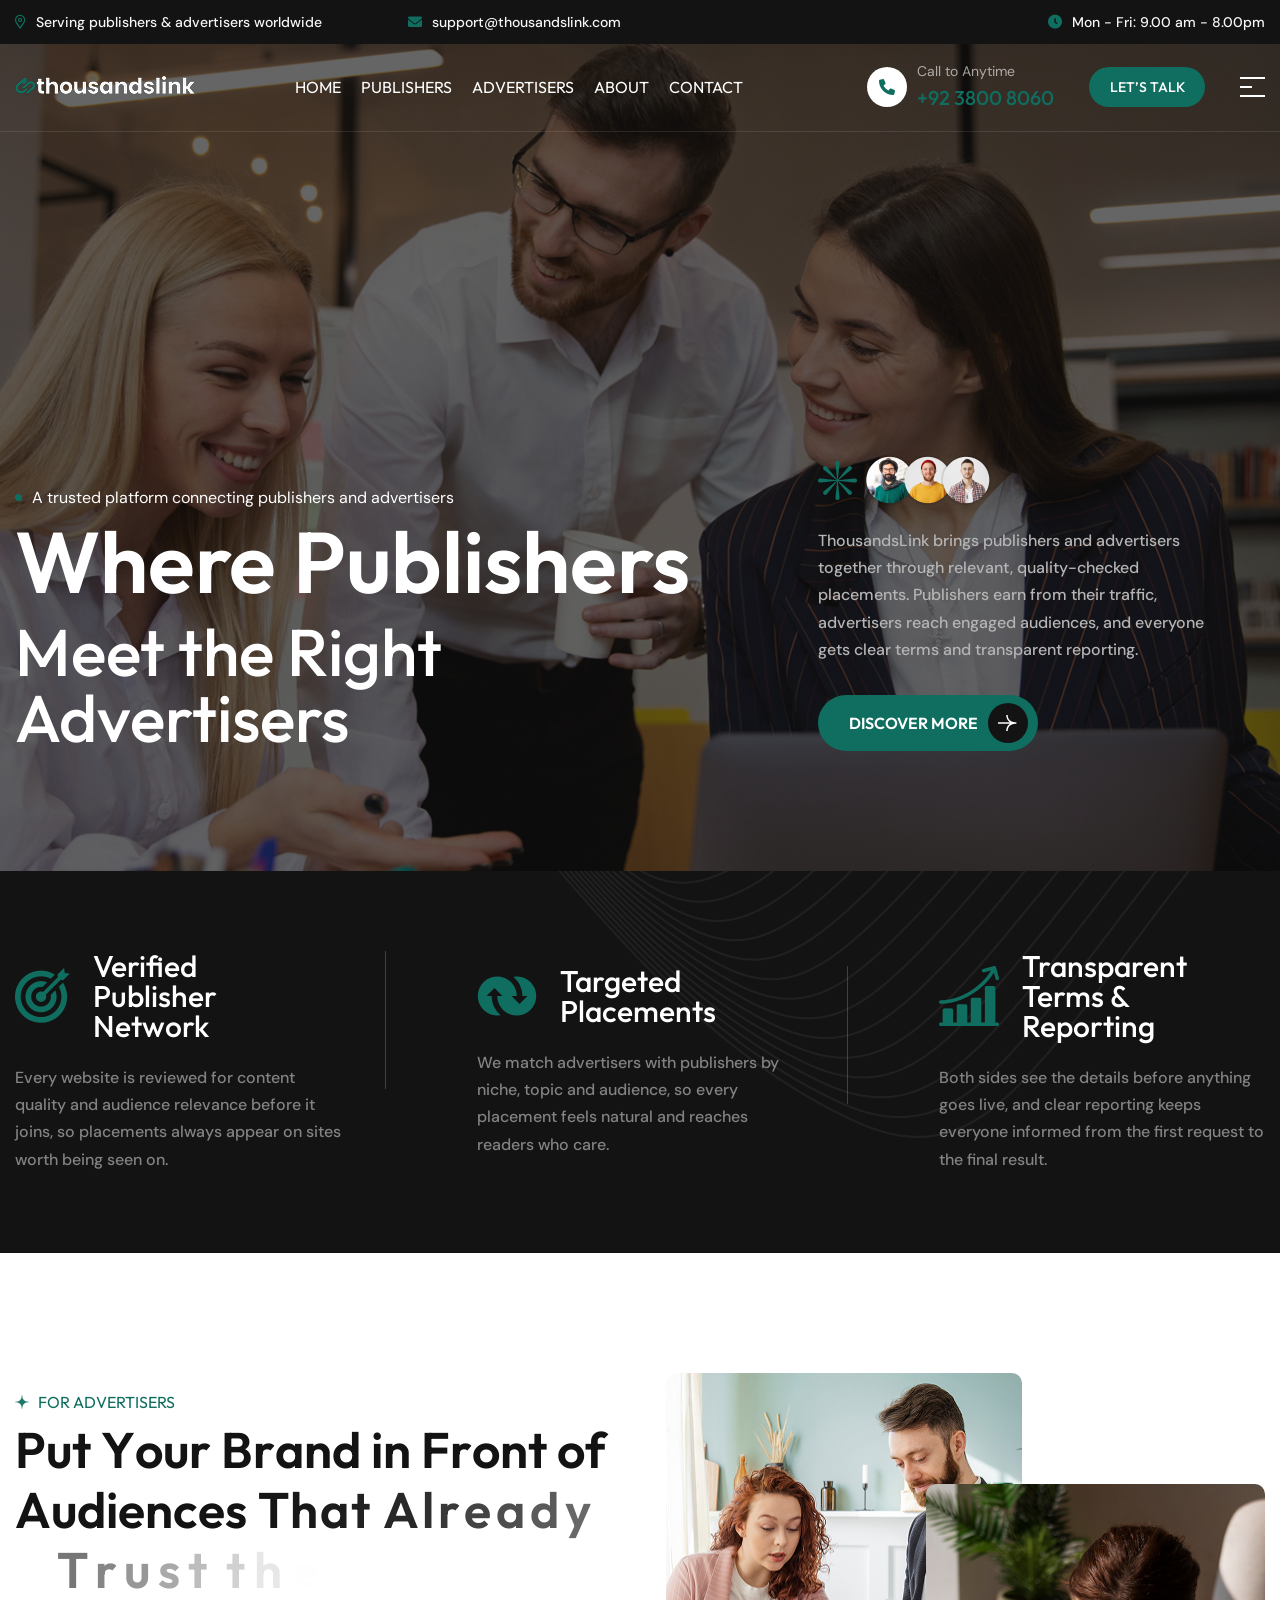
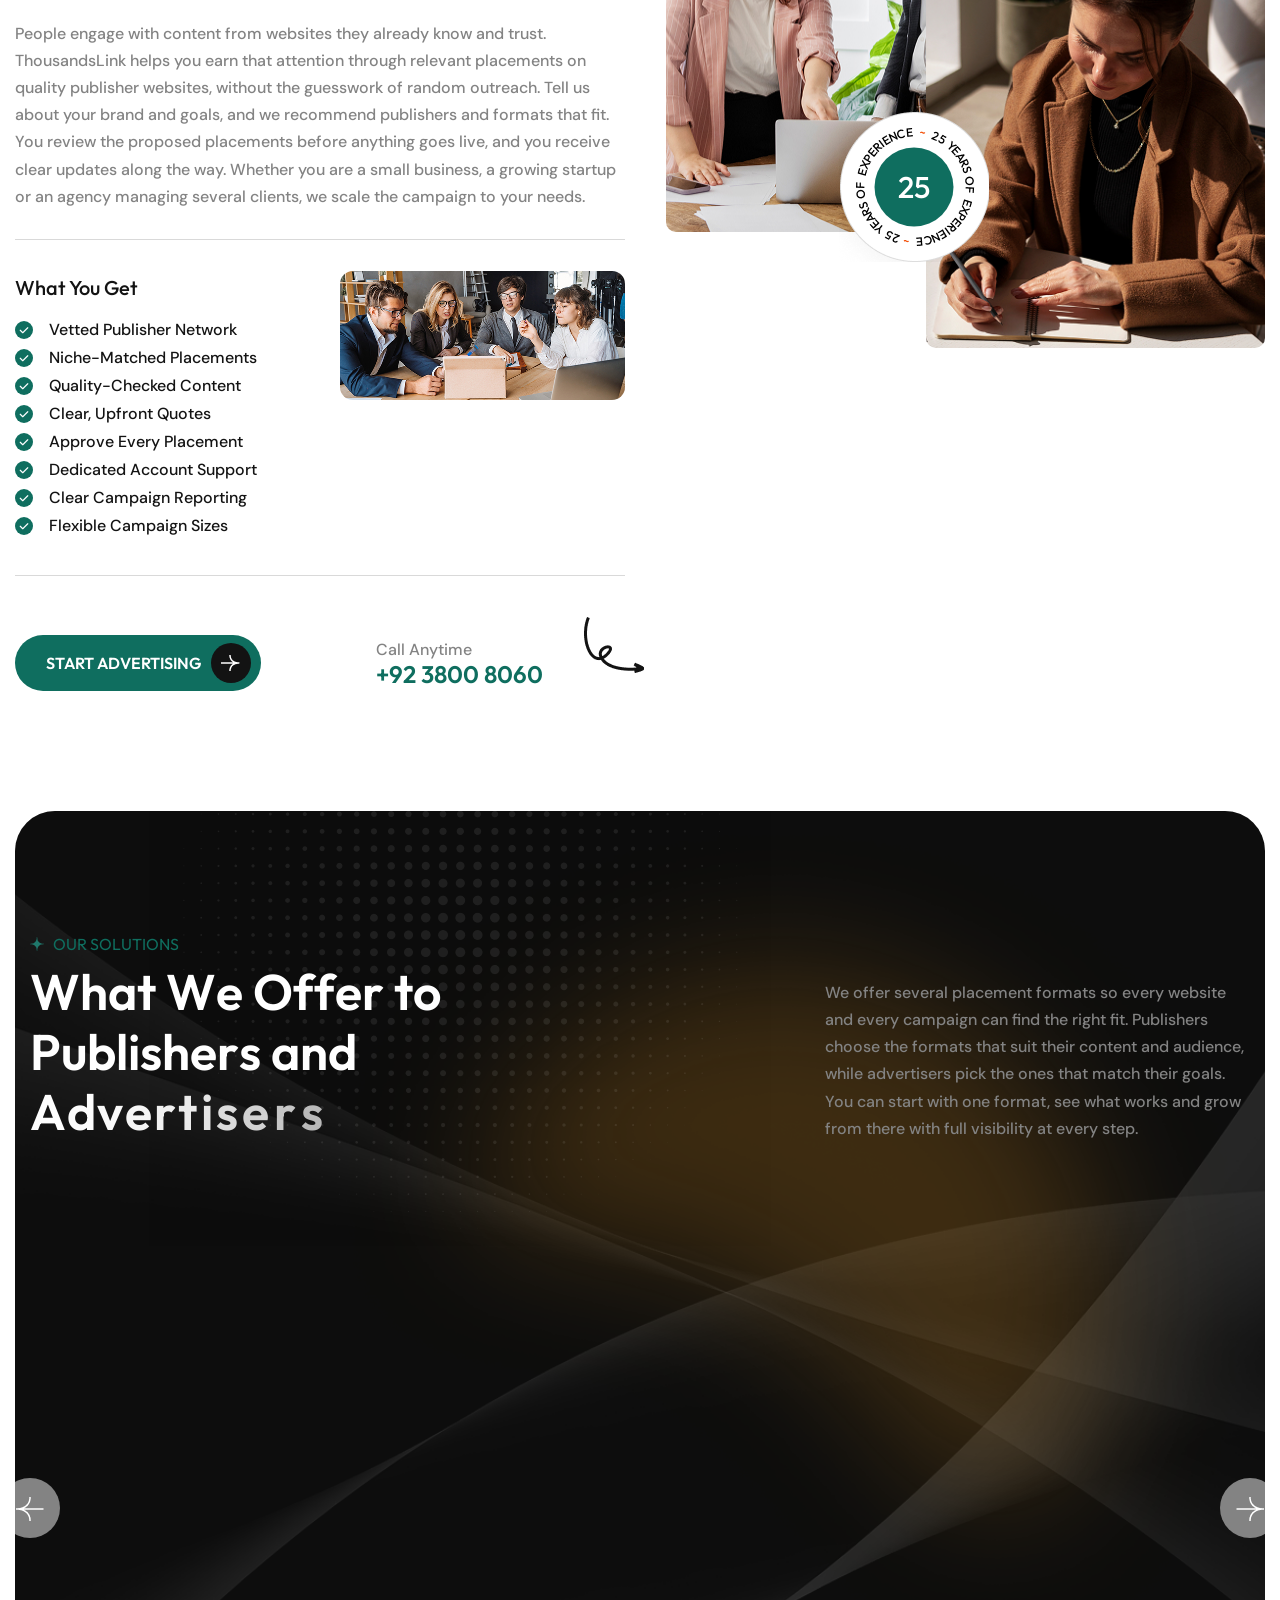
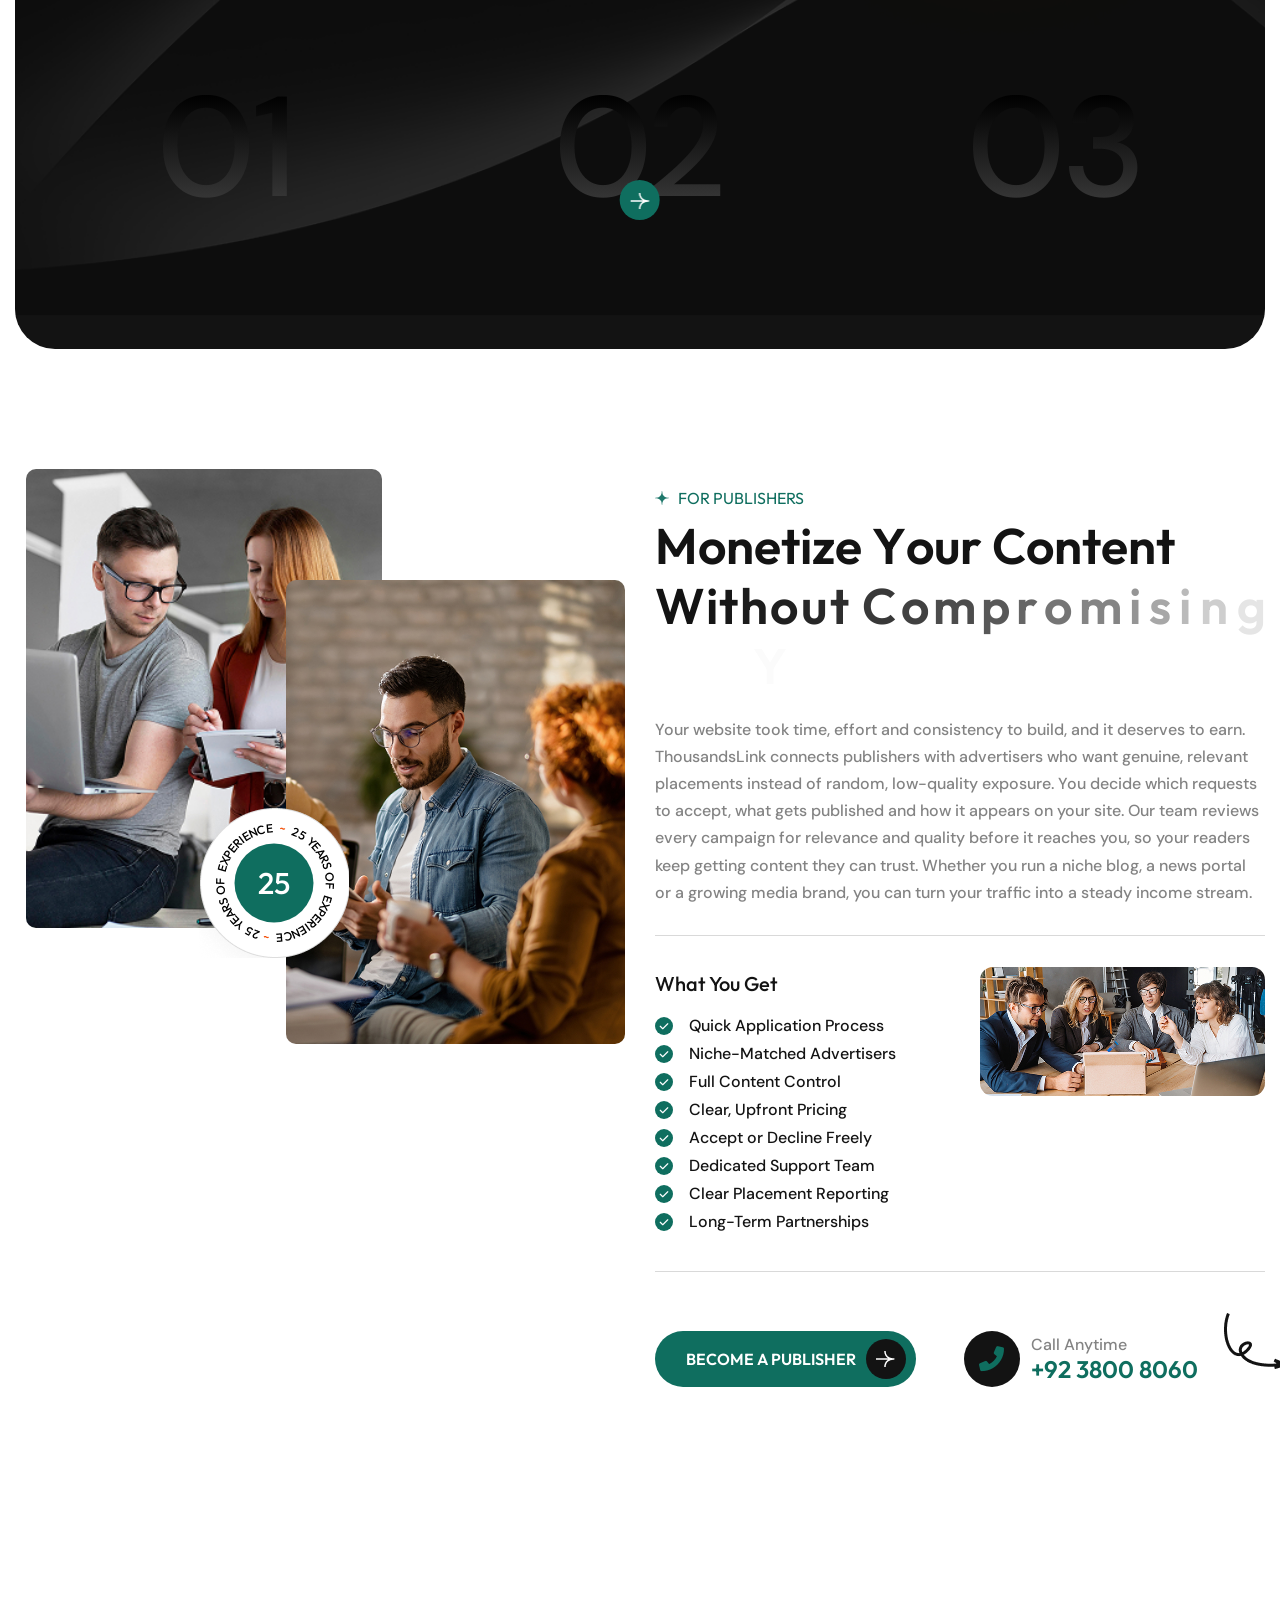
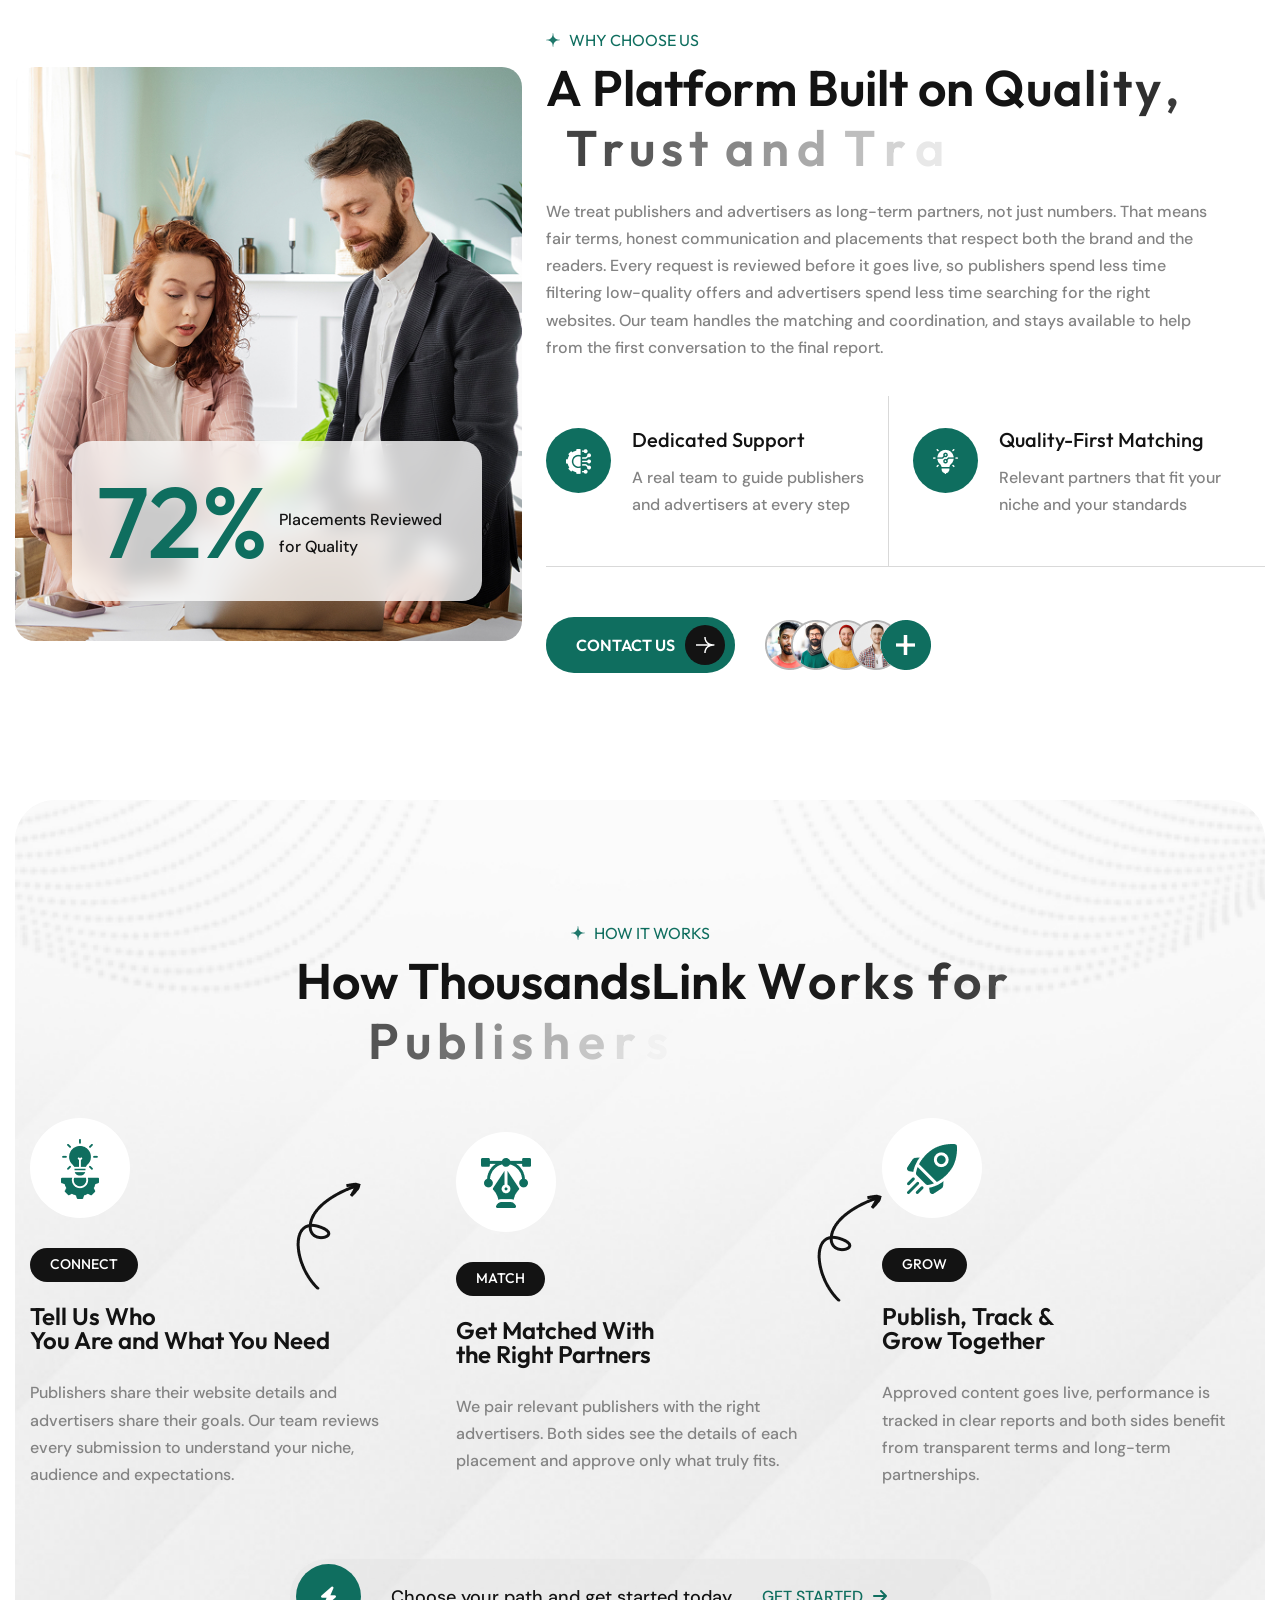
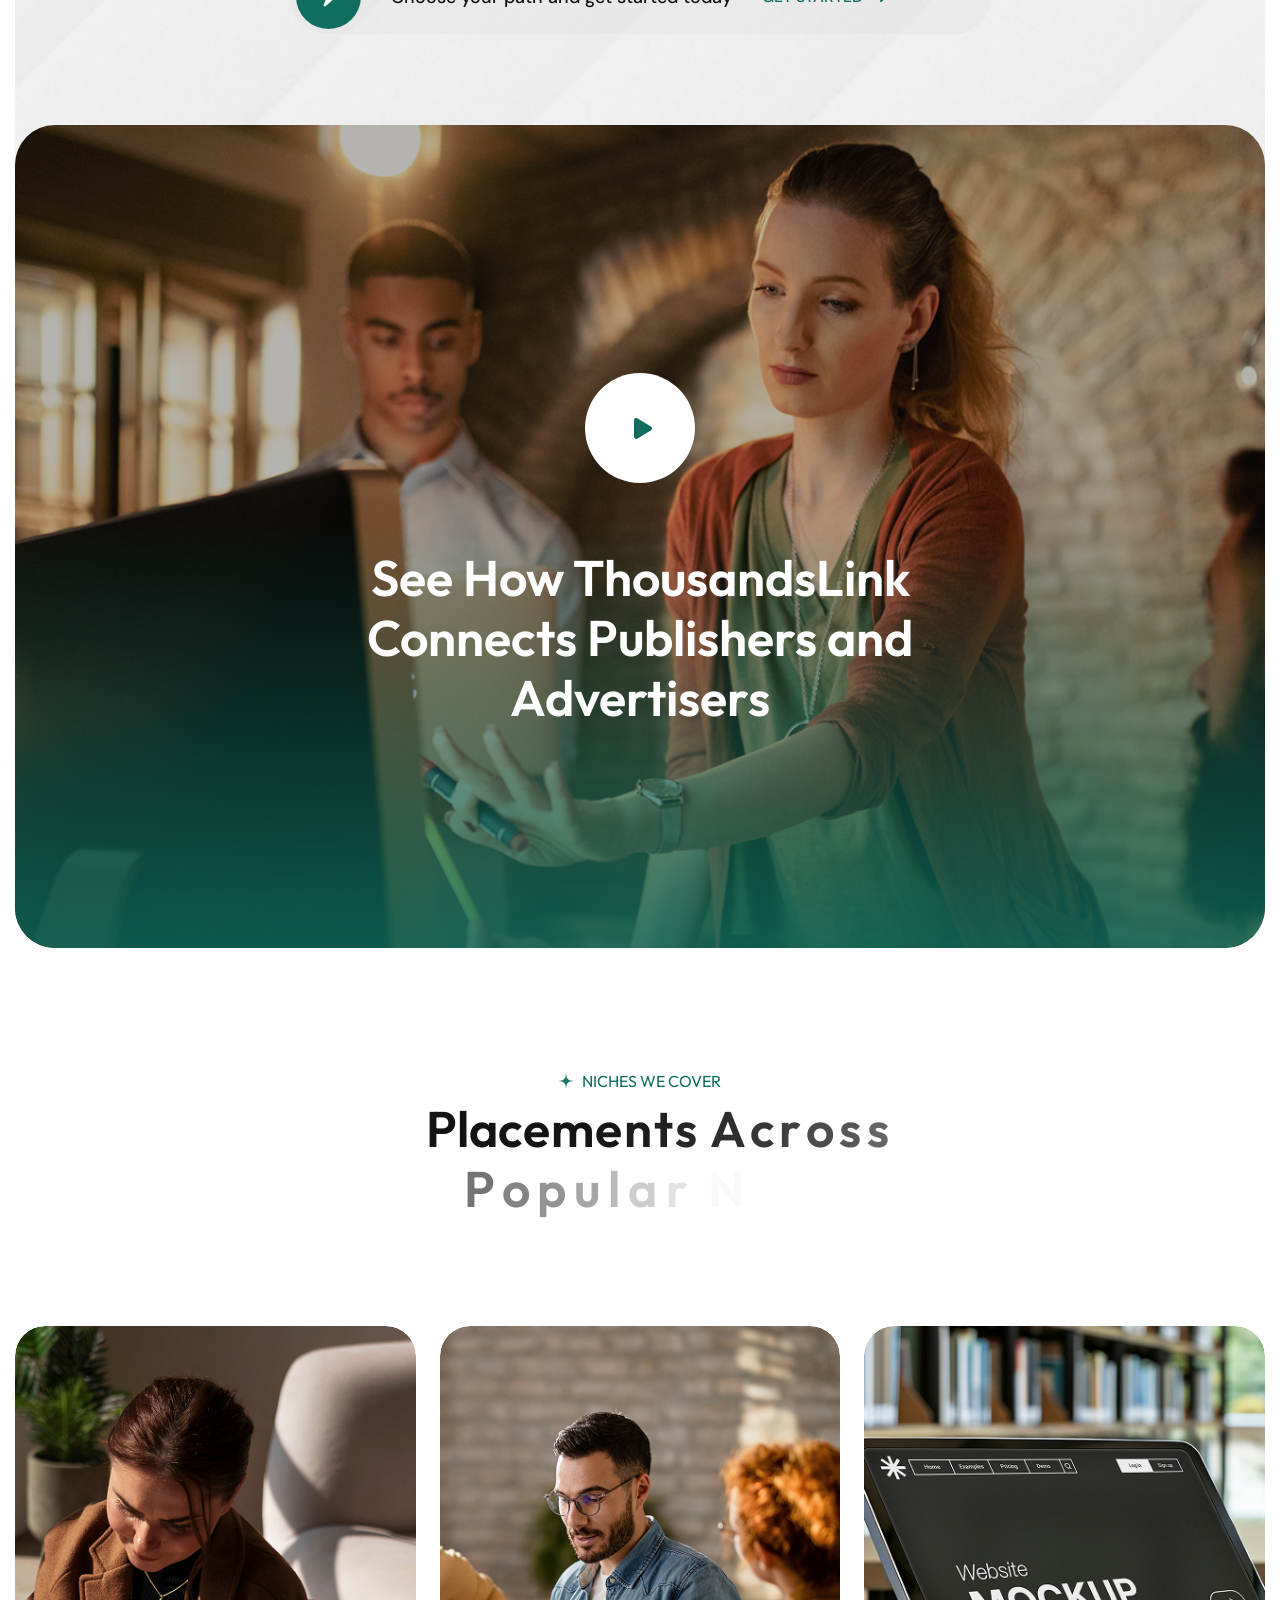
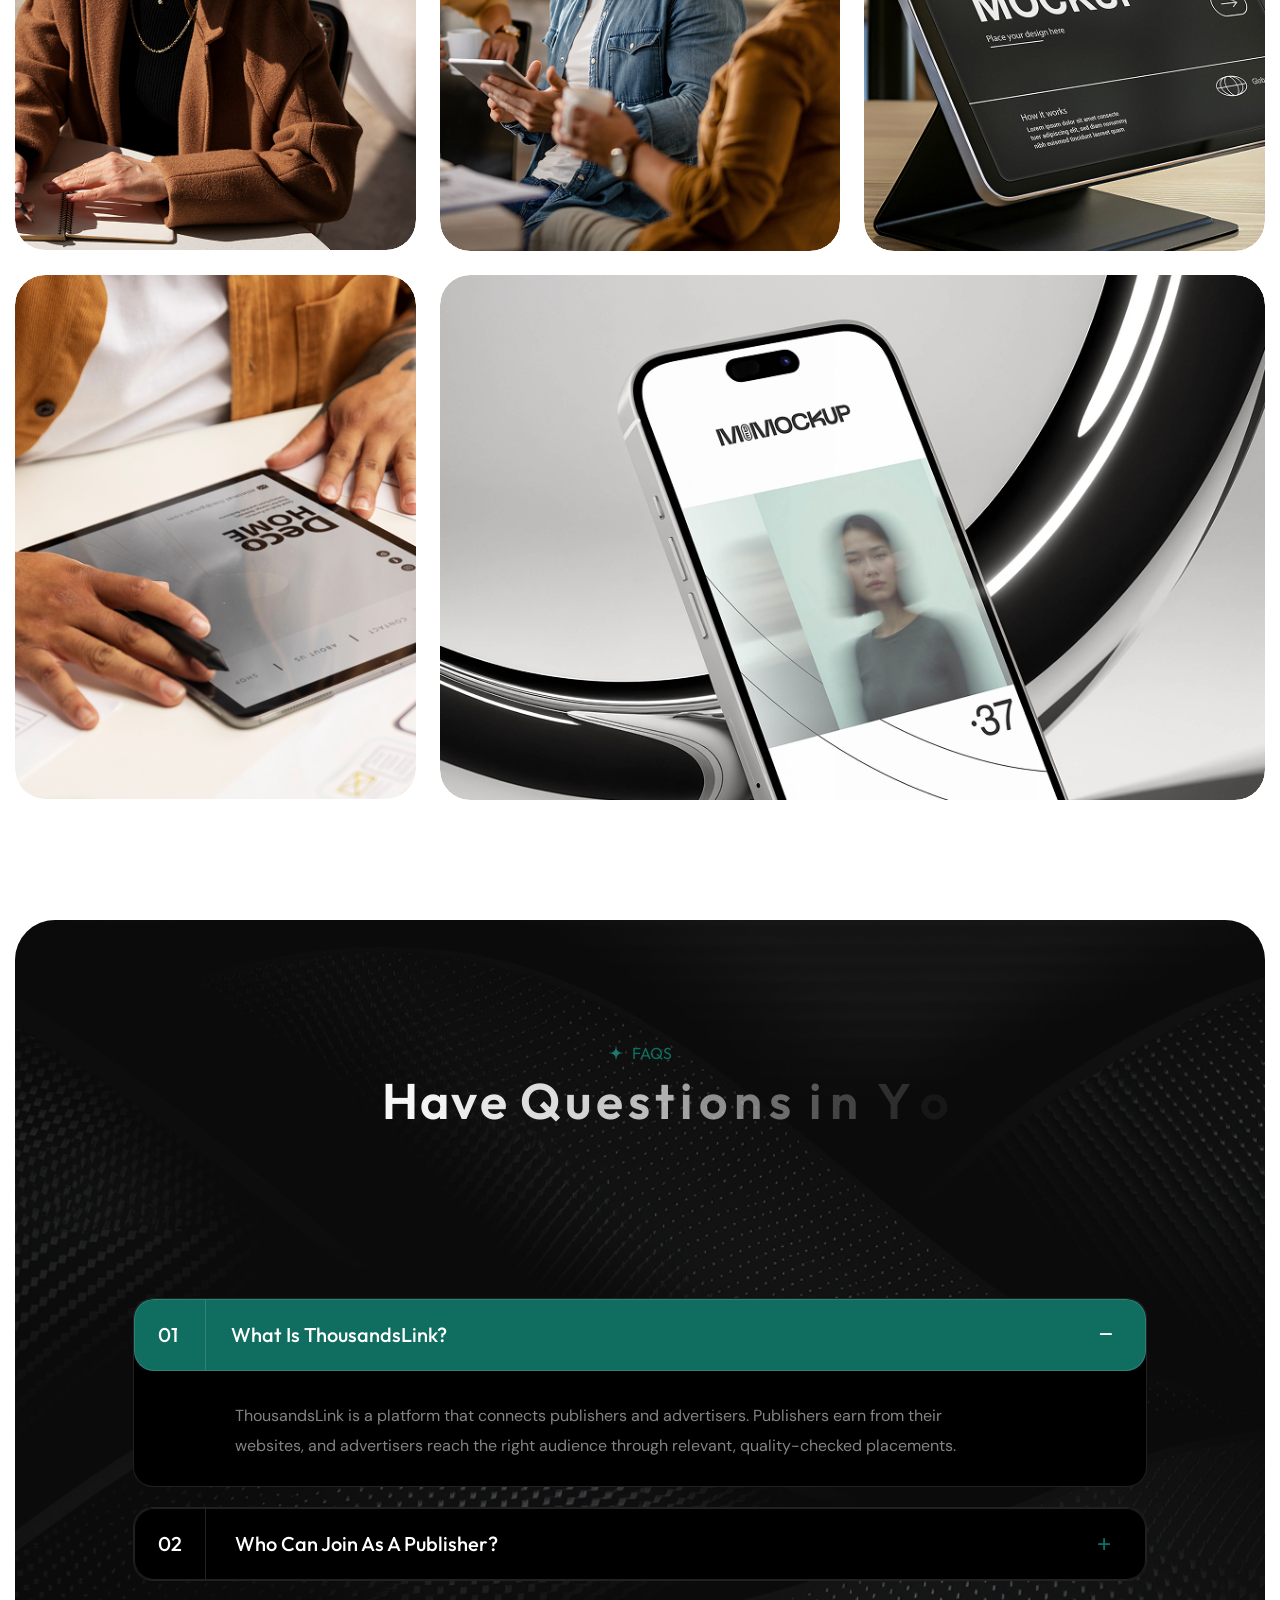
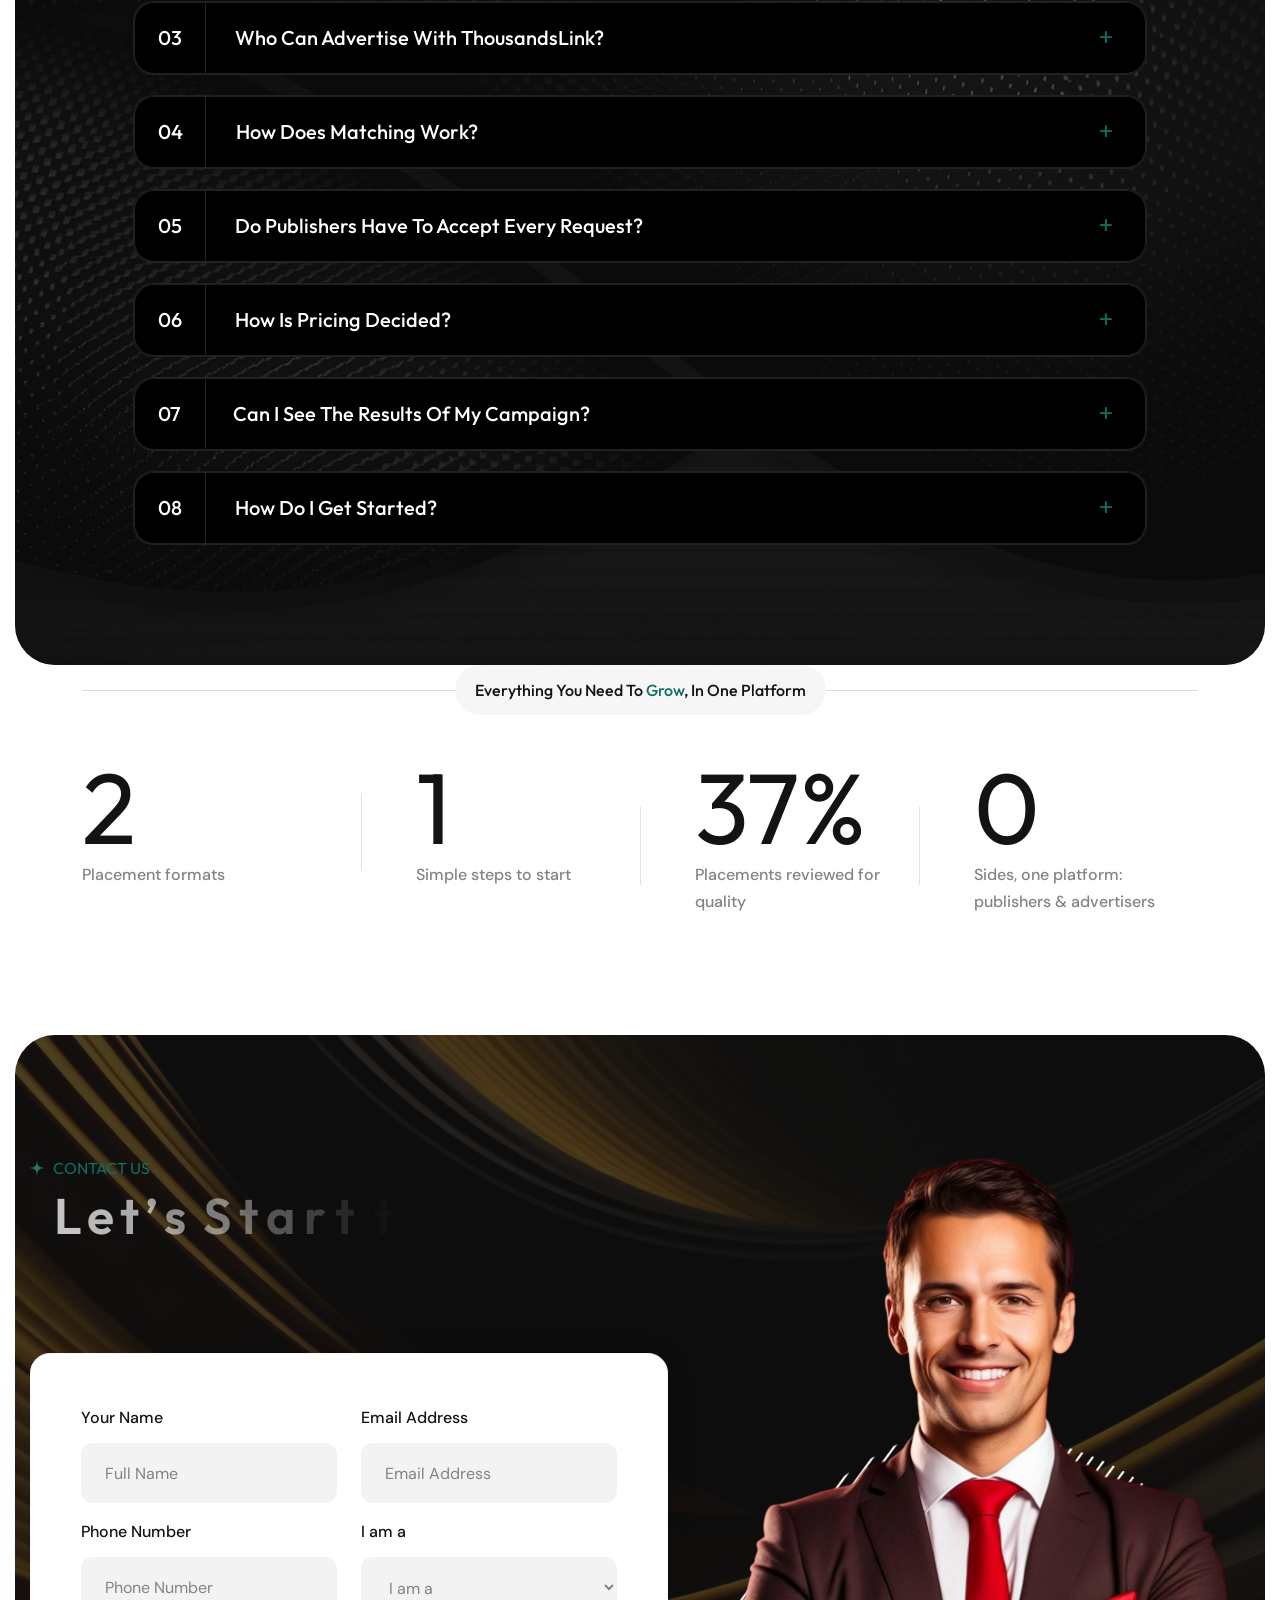
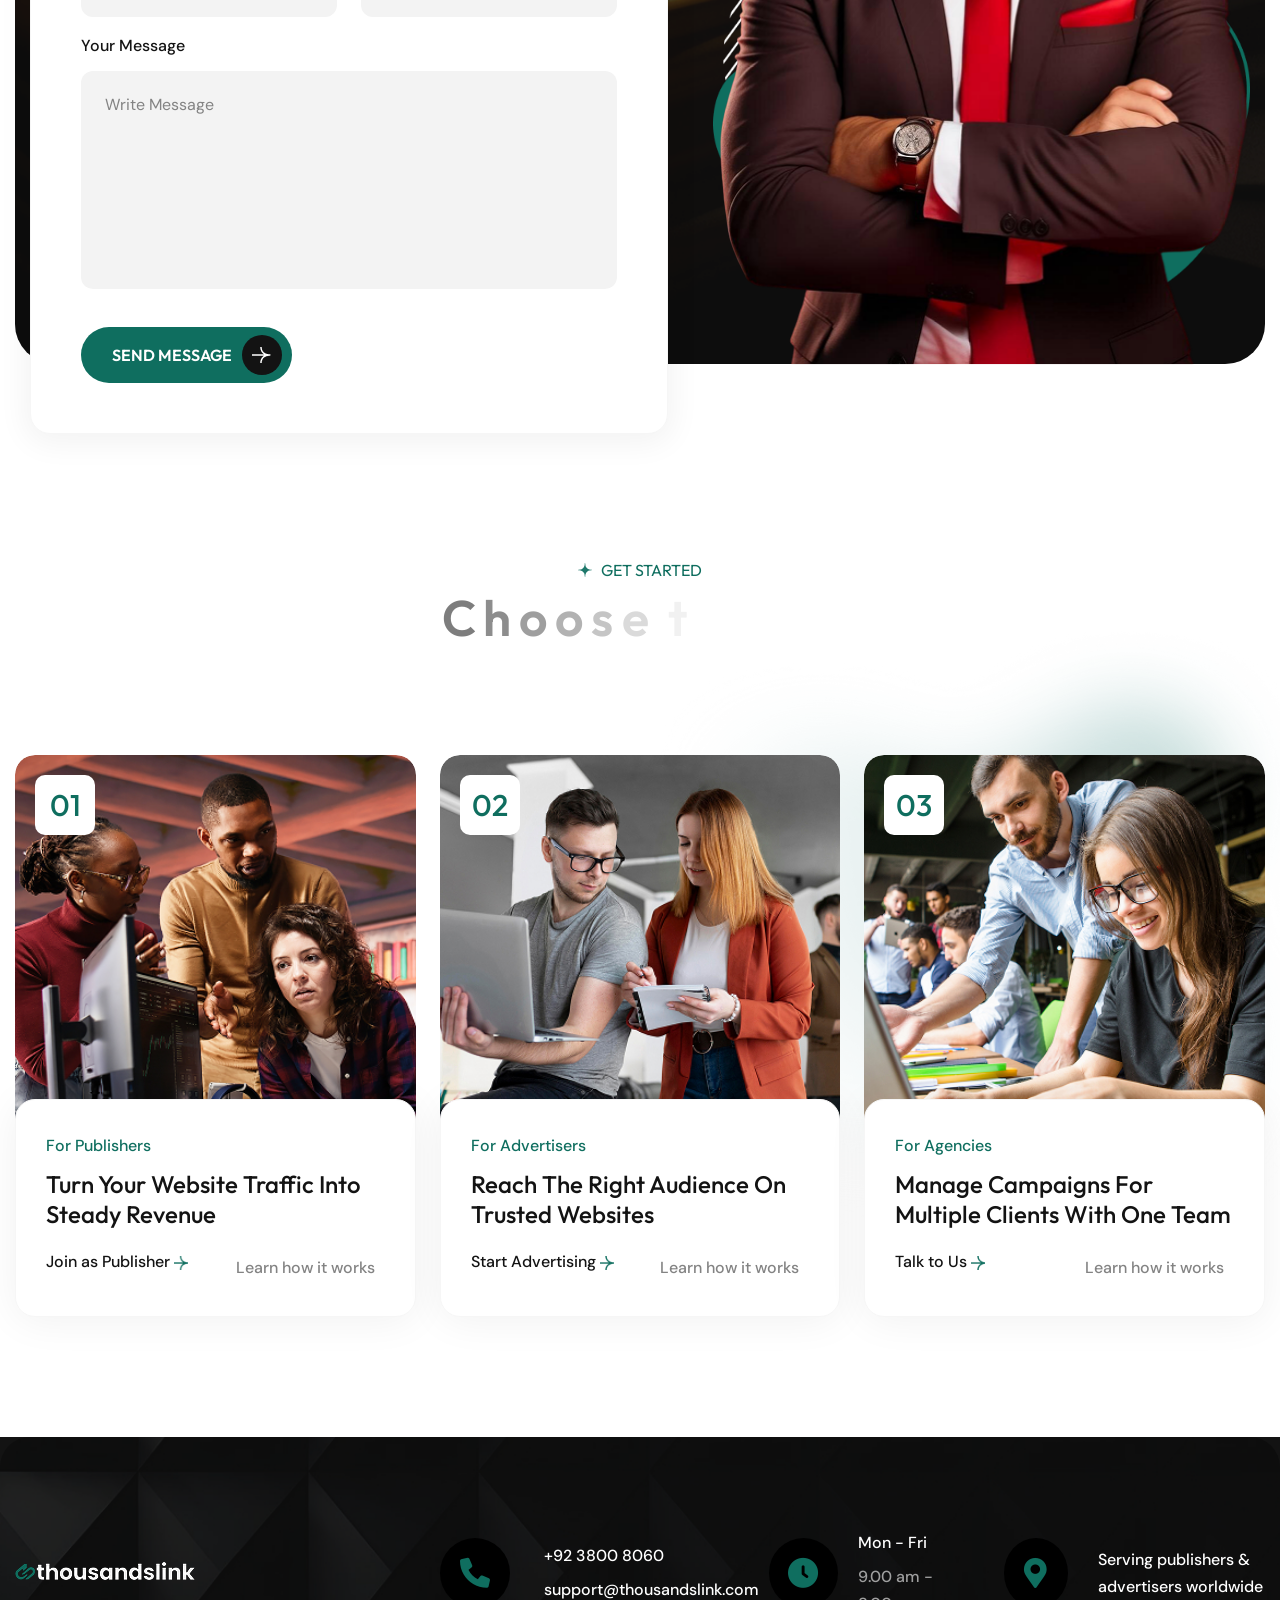
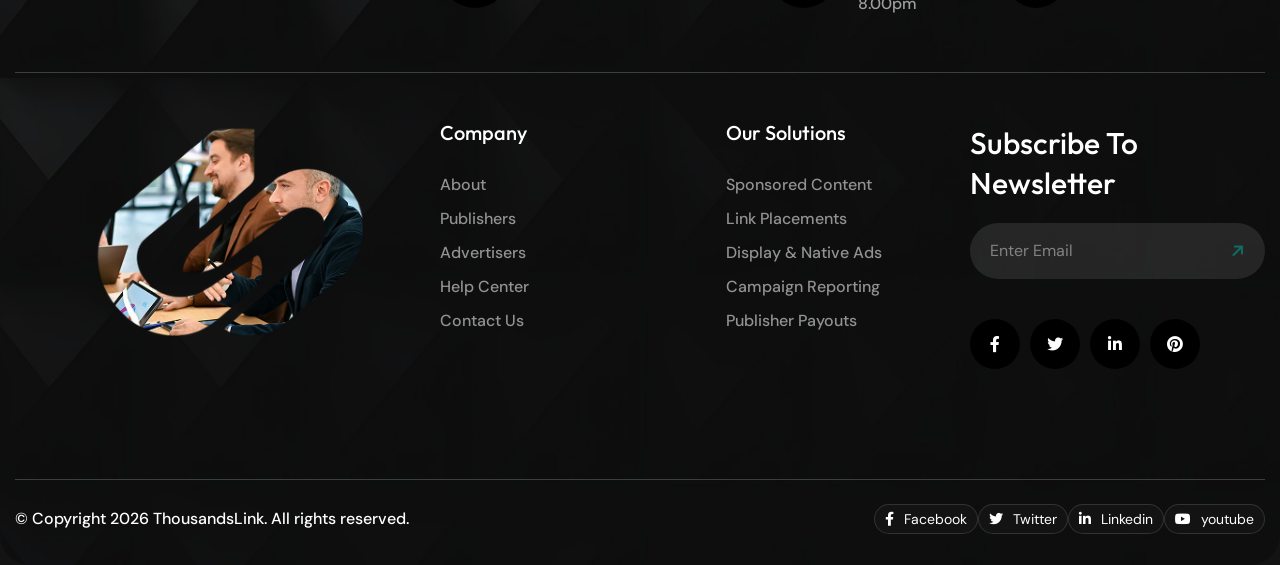
==== commit f64b7f6f: "Maybe Final Commit" ====
--- a/index.html
+++ b/index.html
@@ -2,7 +2,8 @@
 <html lang="en">
 <head>
   <meta charset="utf-8"/>
-  <title>Digitos | Digital Agency HTML Template | Home Page 02</title>
+  <title>ThousandsLink | Connecting Publishers &amp; Advertisers</title>
+  <meta name="description" content="ThousandsLink connects publishers and advertisers through relevant, quality-checked placements. Earn from your website or reach the right audience." />
   <!-- Stylesheets -->
   <link href="css/bootstrap.min.css" rel="stylesheet" />
   <link href="css/style.css" rel="stylesheet" />
@@ -62,11 +63,11 @@
             <div class="info-box">
               <div class="info">
                 <i class="icon fa-regular fa-location-dot"></i>
-                <span>1901 Thornridge Cir. Shiloh, Hawaii 81063</span>
+                <span>Serving publishers &amp; advertisers worldwide</span>
               </div>
               <div class="info">
                 <i class="icon fa-solid fa-envelope"></i>
-                <span>Support@gmail.com</span>
+                <span>support@thousandslink.com</span>
               </div>
             </div>
             <div class="info-box">
@@ -142,7 +143,7 @@
             <li>
               <i class="icon fa-regular fa-envelope"></i>
               <span class="title">Send Email</span>
-              <div class="text"><a href="mailto:lawson@example.com">needhelp@company.com</a></div>
+              <div class="text"><a href="mailto:support@thousandslink.com">support@thousandslink.com</a></div>
             </li>
           </ul>
           <ul class="social-links">
@@ -200,11 +201,11 @@
               </div>
             </div>
             
-            <a href="tel:+8801750050088" class="header-phone_box">
+            <a href="tel:+9238008060" class="header-phone_box">
               <span class="icon"><i aria-hidden="true" class="fas fa-phone-alt"></i></span>
               <span class="info">
                 Call Anytime
-                <strong>+8801750050088</strong>
+                <strong>+92 3800 8060</strong>
               </span>
             </a>
           </div>
@@ -227,19 +228,20 @@
         <div class="outer-container">
           <div class="banner-content">
             <div class="inner-content">
-              <div class="sub-title wow fadeInUp" data-wow-delay="100ms">A full-service digital agency helping startups </div>
-              <div class="banner-title wow fadeInUp" data-wow-delay="200ms"><span>Elevating Brands</span>Through Digital  Excellence</div>
+              <div class="sub-title wow fadeInUp" data-wow-delay="100ms">A trusted platform connecting publishers and advertisers</div>
+              <div class="banner-title wow fadeInUp" data-wow-delay="200ms"><span>Where Publishers</span>Meet the Right Advertisers</div>
             </div>
           </div>
           <div class="info-box">
             <div class="image wow fadeInUp" data-wow-delay="300ms"><img src="images/resource/bvanner2-2.png" alt=""></div>
-            <div class="text wow fadeInUp" data-wow-delay="400ms">A full-service digital agency helping startups and businesses build high-converting websites, strong brands, and scalable digital products.</div>
+            <div class="text wow fadeInUp" data-wow-delay="400ms">ThousandsLink brings publishers and advertisers together through relevant, quality-checked placements. Publishers earn from their traffic, advertisers reach engaged audiences, and everyone gets clear terms and transparent reporting.</div>
             <a href="about.html" class="theme-btn btn-style-one wow fadeInUp" data-wow-delay="500ms">Discover More <span><img src="images/icons/arrow.png" alt=""></span></a>
           </div>
         </div>
       </div>
     </section>
     <!-- end banner-section -->
+
 
     <!-- start feature-section -->
     <section class="feature-section">
@@ -251,33 +253,34 @@
             <div class="inner-block">
               <div class="content-box">
                 <div class="icon"><img src="images/icons/feature2-1.png" alt=""></div>
-                <div class="h3 title">Strategy <br>First Approach</div>
-              </div>
-              <div class="text">It is a long established fact that a reader will be distracted by the readable content of a </div>
+                <div class="h3 title">Verified <br>Publisher Network</div>
+              </div>
+              <div class="text">Every website is reviewed for content quality and audience relevance before it joins, so placements always appear on sites worth being seen on.</div>
             </div>
           </div>
           <div class="feature-block wow fadeInUp" data-wow-delay="400ms">
             <div class="inner-block">
               <div class="content-box">
                 <div class="icon"><img src="images/icons/feature2-2.png" alt=""></div>
-                <div class="h3 title">Conversion-Focused Design</div>
-              </div>
-              <div class="text">It is a long established fact that a reader will be distracted by the readable content of a </div>
+                <div class="h3 title">Targeted <br>Placements</div>
+              </div>
+              <div class="text">We match advertisers with publishers by niche, topic and audience, so every placement feels natural and reaches readers who care.</div>
             </div>
           </div>
           <div class="feature-block wow fadeInUp" data-wow-delay="600ms">
             <div class="inner-block">
               <div class="content-box">
                 <div class="icon"><img src="images/icons/feature2-3.png" alt=""></div>
-                <div class="h3 title">Fast & <br>Scalable Builds</div>
-              </div>
-              <div class="text">It is a long established fact that a reader will be distracted by the readable content of a </div>
+                <div class="h3 title">Transparent <br>Terms &amp; Reporting</div>
+              </div>
+              <div class="text">Both sides see the details before anything goes live, and clear reporting keeps everyone informed from the first request to the final result.</div>
             </div>
           </div>
         </div>
       </div>
     </section>
     <!-- end feature-section -->
+
 
     <!-- start about-section-two -->
     <section class="about-section-two">
@@ -286,44 +289,59 @@
           <div class="content-column col-lg-6">
             <div class="inner-column wow fadeInUp" data-wow-delay="200ms">
               <div class="sec-title">
-                <div class="h6 sub-title">Who we are</div>
-                <div class="h2 title char-animation">A Creative Digital Agency Focused on Real Results</div>
-                <div class="text">It is a long established fact that a reader will be distracted by the readable content of a page when looking at its layout. The point of using Lorem Ipsum is that it has a moreIt is </div>
+                <div class="h6 sub-title">For advertisers</div>
+                <div class="h2 title char-animation">Put Your Brand in Front of Audiences That Already Trust the Source</div>
+                <div class="text">People engage with content from websites they already know and trust. ThousandsLink helps you earn that attention through relevant placements on quality publisher websites, without the guesswork of random outreach. Tell us about your brand and goals, and we recommend publishers and formats that fit. You review the proposed placements before anything goes live, and you receive clear updates along the way. Whether you are a small business, a growing startup or an agency managing several clients, we scale the campaign to your needs.</div>
               </div>
               <div class="info-box">
                 <div class="info">
-                  <div class="h5 title">Our Best Specialty</div>
+                  <div class="h5 title">What You Get</div>
                   <ul class="list-style-one">
                     <li>
                       <i class="icon fa-solid fa-check"></i>
-                      <span>Performance Driven Solution</span>
-                    </li>
-                    <li>
-                      <i class="icon fa-solid fa-check"></i>
-                      <span>Design With Purpose</span>
-                    </li>
-                  </ul>
-                  <ul class="list-style-one">
-                    <li>
-                      <i class="icon fa-solid fa-check"></i>
-                      <span>Stronger Brand Identity</span>
+                      <span>Vetted Publisher Network</span>
+                    </li>
+                    <li>
+                      <i class="icon fa-solid fa-check"></i>
+                      <span>Niche-Matched Placements</span>
+                    </li>
+                    <li>
+                      <i class="icon fa-solid fa-check"></i>
+                      <span>Quality-Checked Content</span>
+                    </li>
+                    <li>
+                      <i class="icon fa-solid fa-check"></i>
+                      <span>Clear, Upfront Quotes</span>
+                    </li>
+                    <li>
+                      <i class="icon fa-solid fa-check"></i>
+                      <span>Approve Every Placement</span>
+                    </li>
+                    <li>
+                      <i class="icon fa-solid fa-check"></i>
+                      <span>Dedicated Account Support</span>
+                    </li>
+                    <li>
+                      <i class="icon fa-solid fa-check"></i>
+                      <span>Clear Campaign Reporting</span>
+                    </li>
+                    <li>
+                      <i class="icon fa-solid fa-check"></i>
+                      <span>Flexible Campaign Sizes</span>
                     </li>
                   </ul>
                 </div>
                 <div class="image-box">
                   <div class="image"><img src="images/resource/about2-1.jpg" alt=""></div>
-                  <a class="video-box" href="https://www.youtube.com/watch?v=hddwAIXbKZo" data-fancybox="gallery" data-caption="">
-                    <i class="fa-solid fa-play"></i>
-                  </a>
                 </div>
               </div>
               <div class="bottom-box">
-                <a href="about.html" class="theme-btn btn-style-one">Discover More <span><img src="images/icons/arrow.png" alt=""></span></a>
-                <a href="tel:+01750050088" class="phone_box">
+                <a href="contact.html" class="theme-btn btn-style-one">Start Advertising <span><img src="images/icons/arrow.png" alt=""></span></a>
+                <a href="tel:+9238008060" class="phone_box">
                   <span class="icon"><i aria-hidden="true" class="fa-solid fa-phone-flip"></i></span>
                   <span class="info">
                     Call Anytime
-                    <strong>+17 5005 0088</strong>
+                    <strong>+92 3800 8060</strong>
                   </span>
                 </a>
                 <div class="shape bounce-x"><img src="images/icons/shape-27.png" alt=""></div>
@@ -348,6 +366,7 @@
       </div>
     </section>
     <!-- end about-section-two -->
+
 
     <!-- start services-section-two -->
     <section class="services-section-two">
@@ -358,10 +377,10 @@
         <div class="auto-container">
           <div class="sec-title-box wow fadeInUp" data-wow-delay="200ms">
             <div class="sec-title light">
-              <div class="h6 sub-title">Our Service</div>
-              <div class="h2 title char-animation">What We are Offering to Our Potential Client</div>
-            </div>
-            <div class="text">It is a long established fact that a reader will be distracted by the readable content of a page when looking at its layout. The point of using </div>
+              <div class="h6 sub-title">Our solutions</div>
+              <div class="h2 title char-animation">What We Offer to Publishers and Advertisers</div>
+            </div>
+            <div class="text">We offer several placement formats so every website and every campaign can find the right fit. Publishers choose the formats that suit their content and audience, while advertisers pick the ones that match their goals. You can start with one format, see what works and grow from there with full visibility at every step.</div>
           </div>
           <div class="outer-container">
             <div class="swiper service-two_swiper pb-0 wow fadeInUp" data-wow-delay="400ms">
@@ -370,8 +389,8 @@
                   <div class="inner-block">
                     <div class="icon"><img src="images/icons/service2-1.png" alt=""></div>
                     <div class="content">
-                      <div class="h4 title"><a href="page-services.html">Website Development</a></div>
-                      <div class="text">Fast, responsive, and SEO-friendly websites built with modern tools like Framer and Webflow.</div>
+                      <div class="h4 title"><a href="advertisers.html">Sponsored Content</a></div>
+                      <div class="text">High-quality sponsored articles published on relevant, trusted websites.</div>
                     </div>
                     <div class="number">01</div>
                     <div class="arrow-icon"><img src="images/icons/arrow.png" alt=""></div>
@@ -381,8 +400,8 @@
                   <div class="inner-block">
                     <div class="icon"><img src="images/icons/service2-2.png" alt=""></div>
                     <div class="content">
-                      <div class="h4 title"><a href="page-services.html">Brand Identity</a></div>
-                      <div class="text">Visual identities that communicate trust, clarity, and consistency across all channels.</div>
+                      <div class="h4 title"><a href="advertisers.html">Link Placements</a></div>
+                      <div class="text">Contextual links inside relevant content that build visibility and referral traffic.</div>
                     </div>
                     <div class="number">02</div>
                     <div class="arrow-icon"><img src="images/icons/arrow.png" alt=""></div>
@@ -392,8 +411,8 @@
                   <div class="inner-block">
                     <div class="icon"><img src="images/icons/service2-3.png" alt=""></div>
                     <div class="content">
-                      <div class="h4 title"><a href="page-services.html">UI/UX Design</a></div>
-                      <div class="text">User-centered interfaces designed to engage, convert, and scale across platforms.</div>
+                      <div class="h4 title"><a href="advertisers.html">Display &amp; Native Ads</a></div>
+                      <div class="text">Banner and native placements that blend naturally into publisher pages.</div>
                     </div>
                     <div class="number">03</div>
                     <div class="arrow-icon"><img src="images/icons/arrow.png" alt=""></div>
@@ -403,10 +422,10 @@
                   <div class="inner-block">
                     <div class="icon"><img src="images/icons/service2-1.png" alt=""></div>
                     <div class="content">
-                      <div class="h4 title"><a href="page-services.html">Website Development</a></div>
-                      <div class="text">Fast, responsive, and SEO-friendly websites built with modern tools like Framer and Webflow.</div>
-                    </div>
-                    <div class="number">01</div>
+                      <div class="h4 title"><a href="advertisers.html">Newsletter Sponsorships</a></div>
+                      <div class="text">Brand features inside publisher email newsletters that reach subscribers directly.</div>
+                    </div>
+                    <div class="number">04</div>
                     <div class="arrow-icon"><img src="images/icons/arrow.png" alt=""></div>
                   </div>
                 </div>
@@ -414,10 +433,10 @@
                   <div class="inner-block">
                     <div class="icon"><img src="images/icons/service2-2.png" alt=""></div>
                     <div class="content">
-                      <div class="h4 title"><a href="page-services.html">Brand Identity</a></div>
-                      <div class="text">Visual identities that communicate trust, clarity, and consistency across all channels.</div>
-                    </div>
-                    <div class="number">02</div>
+                      <div class="h4 title"><a href="advertisers.html">Product Reviews</a></div>
+                      <div class="text">Honest reviews and features from publishers their audience already trusts.</div>
+                    </div>
+                    <div class="number">05</div>
                     <div class="arrow-icon"><img src="images/icons/arrow.png" alt=""></div>
                   </div>
                 </div>
@@ -425,10 +444,10 @@
                   <div class="inner-block">
                     <div class="icon"><img src="images/icons/service2-3.png" alt=""></div>
                     <div class="content">
-                      <div class="h4 title"><a href="page-services.html">UI/UX Design</a></div>
-                      <div class="text">User-centered interfaces designed to engage, convert, and scale across platforms.</div>
-                    </div>
-                    <div class="number">03</div>
+                      <div class="h4 title"><a href="advertisers.html">Resource Page Features</a></div>
+                      <div class="text">Listings on relevant guides, directories and resource pages in your niche.</div>
+                    </div>
+                    <div class="number">06</div>
                     <div class="arrow-icon"><img src="images/icons/arrow.png" alt=""></div>
                   </div>
                 </div>
@@ -441,6 +460,93 @@
       </div>
     </section>
     <!-- end services-section-two -->
+
+
+    <!-- start about-section-two -->
+    <section class="about-section-two">
+      <div class="auto-container">
+        <div class="row">
+          <div class="image-column col-lg-6 col-md-8">
+            <div class="inner-column">
+              <div class="image-box one wow fadeInUp" data-wow-delay="400ms">
+                <div class="image"><img src="images/resource/blog1-2.jpg" alt=""></div>
+              </div>
+              <div class="image-box two wow fadeInUp" data-wow-delay="600ms">
+                <div class="image"><img src="images/resource/project2-2.jpg" alt=""></div>
+              </div>
+              <div class="round-icon">
+                <div class="icon"><img src="images/icons/about2-1.png" alt=""></div>
+                <div class="h3 date">25</div>
+              </div>
+            </div>
+          </div>
+          <div class="content-column col-lg-6">
+            <div class="inner-column wow fadeInUp" data-wow-delay="200ms">
+              <div class="sec-title">
+                <div class="h6 sub-title">For publishers</div>
+                <div class="h2 title char-animation">Monetize Your Content Without Compromising Your Audience</div>
+                <div class="text">Your website took time, effort and consistency to build, and it deserves to earn. ThousandsLink connects publishers with advertisers who want genuine, relevant placements instead of random, low-quality exposure. You decide which requests to accept, what gets published and how it appears on your site. Our team reviews every campaign for relevance and quality before it reaches you, so your readers keep getting content they can trust. Whether you run a niche blog, a news portal or a growing media brand, you can turn your traffic into a steady income stream.</div>
+              </div>
+              <div class="info-box">
+                <div class="info">
+                  <div class="h5 title">What You Get</div>
+                  <ul class="list-style-one">
+                    <li>
+                      <i class="icon fa-solid fa-check"></i>
+                      <span>Quick Application Process</span>
+                    </li>
+                    <li>
+                      <i class="icon fa-solid fa-check"></i>
+                      <span>Niche-Matched Advertisers</span>
+                    </li>
+                    <li>
+                      <i class="icon fa-solid fa-check"></i>
+                      <span>Full Content Control</span>
+                    </li>
+                    <li>
+                      <i class="icon fa-solid fa-check"></i>
+                      <span>Clear, Upfront Pricing</span>
+                    </li>
+                    <li>
+                      <i class="icon fa-solid fa-check"></i>
+                      <span>Accept or Decline Freely</span>
+                    </li>
+                    <li>
+                      <i class="icon fa-solid fa-check"></i>
+                      <span>Dedicated Support Team</span>
+                    </li>
+                    <li>
+                      <i class="icon fa-solid fa-check"></i>
+                      <span>Clear Placement Reporting</span>
+                    </li>
+                    <li>
+                      <i class="icon fa-solid fa-check"></i>
+                      <span>Long-Term Partnerships</span>
+                    </li>
+                  </ul>
+                </div>
+                <div class="image-box">
+                  <div class="image"><img src="images/resource/about2-1.jpg" alt=""></div>
+                </div>
+              </div>
+              <div class="bottom-box">
+                <a href="contact.html" class="theme-btn btn-style-one">Become a Publisher <span><img src="images/icons/arrow.png" alt=""></span></a>
+                <a href="tel:+9238008060" class="phone_box">
+                  <span class="icon"><i aria-hidden="true" class="fa-solid fa-phone-flip"></i></span>
+                  <span class="info">
+                    Call Anytime
+                    <strong>+92 3800 8060</strong>
+                  </span>
+                </a>
+                <div class="shape bounce-x"><img src="images/icons/shape-27.png" alt=""></div>
+              </div>
+            </div>
+          </div>
+        </div>
+      </div>
+    </section>
+    <!-- end about-section-two -->
+
 
     <!-- start why-choose-us-section -->
     <section class="why-choose-us-section-two">
@@ -450,8 +556,8 @@
             <div class="inner-column wow fadeInUp" data-wow-delay="200ms">
               <div class="image"><img src="images/resource/wcu2-1.jpg" alt=""></div>
               <div class="funfact-box">
-                <div class="count-box"><span class="count-text" data-speed="3000" data-stop="98">00</span>%</div>
-                <div class="text">Clients Satisfied <br>and Repeating</div>
+                <div class="count-box"><span class="count-text" data-speed="3000" data-stop="100">00</span>%</div>
+                <div class="text">Placements Reviewed <br>for Quality</div>
               </div>
             </div>
           </div>
@@ -459,22 +565,22 @@
             <div class="inner-column wow fadeInUp" data-wow-delay="400ms">
               <div class="sec-title">
                 <div class="h6 sub-title">why choose us</div>
-                <div class="h2 title char-animation">The Digital Partner Trusted by Global Innovators</div>
-                <div class="text">We create purposeful digital solutions designed to solve real business challenges and deliver measurable results. By combining strategy, creativity, and technology, we help brands build strong digital foundations that drive growth.</div>
+                <div class="h2 title char-animation">A Platform Built on Quality, Trust and Transparency</div>
+                <div class="text">We treat publishers and advertisers as long-term partners, not just numbers. That means fair terms, honest communication and placements that respect both the brand and the readers. Every request is reviewed before it goes live, so publishers spend less time filtering low-quality offers and advertisers spend less time searching for the right websites. Our team handles the matching and coordination, and stays available to help from the first conversation to the final report.</div>
               </div>
               <div class="info-box">
                 <div class="info one">
                   <div class="icon"><img src="images/icons/wcu2-1.png" alt=""></div>
                   <div class="content">
-                    <div class="h5 title">Experience Professional</div>
-                    <div class="text">We learn about your business, audience objectives</div>
+                    <div class="h5 title">Dedicated Support</div>
+                    <div class="text">A real team to guide publishers and advertisers at every step</div>
                   </div>
                 </div>
                 <div class="info">
                   <div class="icon"><img src="images/icons/wcu2-2.png" alt=""></div>
                   <div class="content">
-                    <div class="h5 title">Creative Logo Design</div>
-                    <div class="text">We learn about your business, audience objectives</div>
+                    <div class="h5 title">Quality-First Matching</div>
+                    <div class="text">Relevant partners that fit your niche and your standards</div>
                   </div>
                 </div>
               </div>
@@ -489,7 +595,8 @@
     </section>
     <!-- end why-choose-us-section-two -->
 
-    <!-- Clients Section One-->
+
+    <!-- Clients logo strip removed: the template logos belong to real third-party brands. Restore this block only with your own real partners/clients.
     <section class="clients-section-two pt-0">
       <div class="auto-container overflow-hidden">
         <div class="title-box"><div class="h6 title">Trusted by <span>1200+</span> founders & business owners</div></div>
@@ -623,7 +730,8 @@
         </div>
       </div>
     </section>
-    <!--End Clients Section One -->
+    -->
+
 
     <!-- start work-section-two -->
     <section class="work-section-two">
@@ -632,15 +740,15 @@
         <div class="auto-container">
           <div class="sec-title text-center">
             <div class="h6 sub-title">How it works</div>
-            <div class="h2 title char-animation">Our Proven Process for Building High- Impact Digital Products</div>
+            <div class="h2 title char-animation">How ThousandsLink Works for Publishers and Advertisers</div>
           </div>
           <div class="working-outer">
             <div class="work-block-two wow fadeInUp" data-wow-delay="200ms">
               <div class="inner-block">
                 <div class="icon-box"><div class="icon"><img src="images/icons/work2-1.png" alt=""></div></div>
-                <div class="cat">Discovery</div>
-                <div class="h4 title">Discover Goals & Define <br>the Right Strategy</div>
-                <div class="text">We learn about your business, audience, and objectives to build a clear direction for the project.</div>
+                <div class="cat">Connect</div>
+                <div class="h4 title">Tell Us Who <br>You Are and What You Need</div>
+                <div class="text">Publishers share their website details and advertisers share their goals. Our team reviews every submission to understand your niche, audience and expectations.</div>
               </div>
             </div>
             <div class="work-block-two wow fadeInUp" data-wow-delay="400ms">
@@ -648,26 +756,26 @@
                 <div class="shape-1"><img src="images/icons/shape-30.png" alt=""></div>
                 <div class="shape-2"><img src="images/icons/shape-30.png" alt=""></div>
                 <div class="icon-box"><div class="icon"><img src="images/icons/work2-2.png" alt=""></div></div>
-                <div class="cat">Design</div>
-                <div class="h4 title">Design Engaging Experiences <br>That Users Love</div>
-                <div class="text">We craft modern, user-focused designs that balance beauty, usability, and performance.</div>
+                <div class="cat">Match</div>
+                <div class="h4 title">Get Matched With <br>the Right Partners</div>
+                <div class="text">We pair relevant publishers with the right advertisers. Both sides see the details of each placement and approve only what truly fits.</div>
               </div>
             </div>
             <div class="work-block-two wow fadeInUp" data-wow-delay="600ms">
               <div class="inner-block">
                 <div class="icon-box"><div class="icon"><img src="images/icons/work2-3.png" alt=""></div></div>
-                <div class="cat">Launch</div>
-                <div class="h4 title">Launch, Measure & Continuously <br>Optimize Growth</div>
-                <div class="text">After launch, we track performance, refine the experience, and improve results over time.</div>
+                <div class="cat">Grow</div>
+                <div class="h4 title">Publish, Track &amp; <br>Grow Together</div>
+                <div class="text">Approved content goes live, performance is tracked in clear reports and both sides benefit from transparent terms and long-term partnerships.</div>
               </div>
             </div>
           </div>
           <div class="bottom-box wow fadeInUp" data-wow-delay="800ms">
             <div class="inner-box">
               <i class="icon fa-solid fa-bolt"></i>
-              <div class="text">We Strive To Lead The way In  The business </div>
-              <a class="btn-more" href="page-services.html">
-                <span>Know All Services</span>
+              <div class="text">Choose your path and get started today</div>
+              <a class="btn-more" href="contact.html">
+                <span>Get Started</span>
                 <i class="fa-solid fa-arrow-right"></i>
               </a>
             </div>
@@ -676,6 +784,7 @@
       </div>
     </section>
     <!-- end work-section-two -->
+
 
     <!-- start video-section -->
     <section class="video-section">
@@ -687,7 +796,7 @@
             <span class="ripple"></span>
           </a>
         </div>
-        <div class="h2 title wow fadeInUp animated" data-wow-delay="400ms">See How We Turn Ideas Into Impactful Digital Experiences</div>
+        <div class="h2 title wow fadeInUp animated" data-wow-delay="400ms">See How ThousandsLink Connects Publishers and Advertisers</div>
       </div>
     </section>
     <!-- end video-section -->
@@ -696,8 +805,8 @@
     <section class="projects-section-two">
       <div class="auto-container">
         <div class="sec-title text-center">
-          <div class="h6 sub-title">Latest work</div>
-          <div class="h2 title char-animation">Check Our Latest Work Showcase</div>
+          <div class="h6 sub-title">Niches we cover</div>
+          <div class="h2 title char-animation">Placements Across Popular Niches and Topics</div>
         </div>
         <div class="row gx-4">
           <div class="project-block-two col-xl-4 col-md-6 wow fadeInUp" data-wow-delay="200ms">
@@ -707,8 +816,8 @@
                 <img src="images/resource/project2-1.jpg" alt="">
               </div>
               <div class="content">
-                <div class="cat">UX Research <span></span> Web App Design</div>
-                <div class="h4 title"><a href="page-project-details.html">Fintech Payment Solution</a></div>
+                <div class="cat">Sponsored Content <span></span> Reviews</div>
+                <div class="h4 title"><a href="contact.html">Technology &amp; Gadgets</a></div>
               </div>
             </div>
           </div>
@@ -719,8 +828,8 @@
                 <img src="images/resource/project2-2.jpg" alt="">
               </div>
               <div class="content">
-                <div class="cat">Product Advertisement <span></span> Design</div>
-                <div class="h4 title"><a href="page-project-details.html">Fintech Payment Solution</a></div>
+                <div class="cat">Link Placements <span></span> Articles</div>
+                <div class="h4 title"><a href="contact.html">Business &amp; Finance</a></div>
               </div>
             </div>
           </div>
@@ -731,8 +840,8 @@
                 <img src="images/resource/project2-3.jpg" alt="">
               </div>
               <div class="content">
-                <div class="cat">Digital Painting <span></span> App Design</div>
-                <div class="h4 title"><a href="page-project-details.html">Fintech Payment Solution</a></div>
+                <div class="cat">Native Ads <span></span> Features</div>
+                <div class="h4 title"><a href="contact.html">Health &amp; Lifestyle</a></div>
               </div>
             </div>
           </div>
@@ -743,8 +852,8 @@
                 <img src="images/resource/project2-4.jpg" alt="">
               </div>
               <div class="content">
-                <div class="cat">Web Development <span></span> Design</div>
-                <div class="h4 title"><a href="page-project-details.html">Fintech Payment Solution</a></div>
+                <div class="cat">Resource Pages <span></span> Guides</div>
+                <div class="h4 title"><a href="contact.html">Education &amp; Careers</a></div>
               </div>
             </div>
           </div>
@@ -755,8 +864,8 @@
                 <img src="images/resource/project2-5.jpg" alt="">
               </div>
               <div class="content">
-                <div class="cat">Digital Research <span></span> Branding</div>
-                <div class="h4 title"><a href="page-project-details.html">Fintech Payment Solution</a></div>
+                <div class="cat">Newsletters <span></span> Display Ads</div>
+                <div class="h4 title"><a href="contact.html">Travel, Food &amp; Entertainment</a></div>
               </div>
             </div>
           </div>
@@ -764,6 +873,7 @@
       </div>
     </section>
     <!-- end projects-section-two -->
+
 
     <!-- start faq-section-two -->
     <section class="faq-section-two">
@@ -781,57 +891,90 @@
                   <div class="inner-box">
                     <ul class="accordion-box">
                       <!--Block-->
-                      <li class="accordion block">
-                        <div class="acc-btn"><span>01</span> How far in advance should I schedule my move?
-                          <i class="icon fa-solid fa-plus"></i>
-                        </div>
-                        <div class="acc-content">
-                          <div class="content">
-                            <div class="text">It is a long established fact that a reader will be distracted by the readable content of a page when looking at its layout. The point of using Lorem Ipsum is that it has a moreIt is </div>
-                          </div>
-                        </div>
-                      </li>
-                      <!--Block-->
                       <li class="accordion block active-block">
-                        <div class="acc-btn active"><span>02</span> What's the difference between a binding and non-binding estimate?
+                        <div class="acc-btn"><span>01</span> What is ThousandsLink?
                           <i class="icon fa-solid fa-plus"></i>
                         </div>
                         <div class="acc-content current">
                           <div class="content">
-                            <div class="text">It is a long established fact that a reader will be distracted by the readable content of a page when looking at its layout. The point of using Lorem Ipsum is that it has a moreIt is </div>
+                            <div class="text">ThousandsLink is a platform that connects publishers and advertisers. Publishers earn from their websites, and advertisers reach the right audience through relevant, quality-checked placements.</div>
                           </div>
                         </div>
                       </li>
                       <!--Block-->
                       <li class="accordion block">
-                        <div class="acc-btn"><span>03</span> Do movers need to do an in-person survey to give an estimate?
+                        <div class="acc-btn active"><span>02</span> Who can join as a publisher?
                           <i class="icon fa-solid fa-plus"></i>
                         </div>
                         <div class="acc-content">
                           <div class="content">
-                            <div class="text">It is a long established fact that a reader will be distracted by the readable content of a page when looking at its layout. The point of using Lorem Ipsum is that it has a moreIt is </div>
+                            <div class="text">Website owners, bloggers and media publishers with original content and a genuine audience can apply. Every application is reviewed by our team before approval.</div>
                           </div>
                         </div>
                       </li>
                       <!--Block-->
                       <li class="accordion block">
-                        <div class="acc-btn"><span>04</span> What happens if my new home isn't ready on moving day?
+                        <div class="acc-btn"><span>03</span> Who can advertise with ThousandsLink?
                           <i class="icon fa-solid fa-plus"></i>
                         </div>
                         <div class="acc-content">
                           <div class="content">
-                            <div class="text">It is a long established fact that a reader will be distracted by the readable content of a page when looking at its layout. The point of using Lorem Ipsum is that it has a moreIt is </div>
+                            <div class="text">Brands, agencies and marketers of all sizes can work with us, as long as the product or service is legitimate and fits the standards of our publishers.</div>
                           </div>
                         </div>
                       </li>
                       <!--Block-->
                       <li class="accordion block">
-                        <div class="acc-btn"><span>05</span> What should I do if my belongings are damaged or lost?
+                        <div class="acc-btn"><span>04</span> How does matching work?
                           <i class="icon fa-solid fa-plus"></i>
                         </div>
                         <div class="acc-content">
                           <div class="content">
-                            <div class="text">It is a long established fact that a reader will be distracted by the readable content of a page when looking at its layout. The point of using Lorem Ipsum is that it has a moreIt is </div>
+                            <div class="text">We match requests by niche, topic, audience and content quality, then share the details with both sides so each placement is approved before anything goes live.</div>
+                          </div>
+                        </div>
+                      </li>
+                      <!--Block-->
+                      <li class="accordion block">
+                        <div class="acc-btn"><span>05</span> Do publishers have to accept every request?
+                          <i class="icon fa-solid fa-plus"></i>
+                        </div>
+                        <div class="acc-content">
+                          <div class="content">
+                            <div class="text">No. Publishers choose which placements to accept and can decline anything that does not suit their website, audience or editorial standards.</div>
+                          </div>
+                        </div>
+                      </li>
+                      <!--Block-->
+                      <li class="accordion block">
+                        <div class="acc-btn"><span>06</span> How is pricing decided?
+                          <i class="icon fa-solid fa-plus"></i>
+                        </div>
+                        <div class="acc-content">
+                          <div class="content">
+                            <div class="text">Pricing depends on the placement type, the publisher and the scope of the campaign. A clear quote is shared before any work begins, so there are no surprises later.</div>
+                          </div>
+                        </div>
+                      </li>
+                      <!--Block-->
+                      <li class="accordion block">
+                        <div class="acc-btn"><span>07</span> Can I see the results of my campaign?
+                          <i class="icon fa-solid fa-plus"></i>
+                        </div>
+                        <div class="acc-content">
+                          <div class="content">
+                            <div class="text">Yes. We provide clear updates and reporting on placements, so advertisers can review progress and publishers can follow the status of every request.</div>
+                          </div>
+                        </div>
+                      </li>
+                      <!--Block-->
+                      <li class="accordion block">
+                        <div class="acc-btn"><span>08</span> How do I get started?
+                          <i class="icon fa-solid fa-plus"></i>
+                        </div>
+                        <div class="acc-content">
+                          <div class="content">
+                            <div class="text">Visit the Publishers or Advertisers page, or send us a message through the contact form. Our team will guide you through the next steps.</div>
                           </div>
                         </div>
                       </li>
@@ -846,7 +989,8 @@
     </section>
     <!-- end faq-section-two -->
 
-    <!-- start testimonial-section-two -->
+
+    <!-- Testimonials removed: the template contains invented people and reviews. Restore this block only with real feedback from your own publishers/advertisers.
     <section class="testimonial-section-two">
       <div class="auto-container">
         <div class="sec-title-box">
@@ -1005,41 +1149,43 @@
         </div>
       </div>
     </section>
-    <!-- end testimonial-section-two -->
+    -->
+
 
     <!-- Funfact Section -->
     <section class="funfact-section-two pt-0">
       <div class="container">
-      <div class="title-box"><div class="h6 title">Trusted by <span>1200+</span> founders & business owners</div></div>
+      <div class="title-box"><div class="h6 title">Everything you need to <span>grow</span>, in one platform</div></div>
         <div class="inner-row">
           <div class="funfact-block wow fadeInUp" data-wow-delay="200ms">
             <div class="inner-block">
-              <h1 class="count-box"><span class="count-text" data-speed="3000" data-stop="32">0</span>K</h1>
-              <div class="text">Projects completed</div>
+              <h1 class="count-box"><span class="count-text" data-speed="3000" data-stop="6">0</span></h1>
+              <div class="text">Placement formats</div>
             </div>
           </div>
           <div class="funfact-block wow fadeInUp" data-wow-delay="400ms">
             <div class="inner-block">
-              <h1 class="count-box"><span class="count-text" data-speed="3000" data-stop="528">0</span></h1>
-              <div class="text">Active clients</div>
+              <h1 class="count-box"><span class="count-text" data-speed="3000" data-stop="3">0</span></h1>
+              <div class="text">Simple steps to start</div>
             </div>
           </div>
           <div class="funfact-block wow fadeInUp" data-wow-delay="600ms">
             <div class="inner-block">
-              <h1 class="count-box"><span class="count-text" data-speed="3000" data-stop="99">0</span>%</h1>
-              <div class="text">Cup of coffee</div>
+              <h1 class="count-box"><span class="count-text" data-speed="3000" data-stop="100">0</span>%</h1>
+              <div class="text">Placements reviewed for quality</div>
             </div>
           </div>
           <div class="funfact-block wow fadeInUp" data-wow-delay="800ms">
             <div class="inner-block">
-              <h1 class="count-box"><span class="count-text" data-speed="3000" data-stop="25">0</span></h1>
-              <div class="text">Professionals</div>
+              <h1 class="count-box"><span class="count-text" data-speed="3000" data-stop="2">0</span></h1>
+              <div class="text">Sides, one platform: <br>publishers &amp; advertisers</div>
             </div>
           </div>
         </div>
       </div>
     </section>
     <!-- End Funfact Section -->
+
 
     <!-- start contact-section -->
     <section class="contact-section-two">
@@ -1051,7 +1197,7 @@
               <div class="inner-column wow fadeInUp" data-wow-delay="200ms">
                 <div class="sec-title light">
                   <div class="h6 sub-title">Contact us</div>
-                  <div class="h2 title char-animation">Let’s Start the Conversation & Build Something Great</div>
+                  <div class="h2 title char-animation">Let’s Start the Conversation & Grow Together</div>
                 </div>
                 <div class="form-box wow fadeInUp" data-wow-delay="400ms">
                   <div class="inner-box">
@@ -1066,34 +1212,35 @@
                         <div class="col-sm-6 wow fadeInUp animated" data-wow-delay=".4s">
                           <div class="form-clt">
                             <label>Email Address</label>
-                            <input type="email" name="e-mail" id="email" placeholder="Email Address">
+                            <input type="email" name="e-mail" id="email" placeholder="Email Address" required="">
                           </div>
                         </div>
                         <div class="col-sm-6 wow fadeInUp animated" data-wow-delay=".2s">
                           <div class="form-clt">
                             <label>Phone Number</label>
-                            <input type="text" name="phone" id="phone" placeholder="Phone Number">
+                            <input type="text" name="field3" id="field3" placeholder="Phone Number">
                           </div>
                         </div>
                         <div class="col-sm-6 wow fadeInUp animated" data-wow-delay=".2s">
                           <div class="form-clt">
-                            <label>Select Service</label>
+                            <label>I am a</label>
                             <select>
-                              <option selected="" data-value="I would like to discussed">Select Service</option>
-                              <option data-value="UI/UX Design">UI/UX Design</option>
-                              <option data-value="Digital Branding">Digital Branding</option>
-                              <option data-value="Digital Painting">Digital Painting</option>
+                              <option selected="" data-value="I am a">I am a</option>
+                              <option data-value="Publisher">Publisher</option>
+                              <option data-value="Advertiser">Advertiser</option>
+                              <option data-value="Agency">Agency</option>
+                              <option data-value="Something else">Something else</option>
                             </select>
                           </div>
                         </div>
                         <div class="col-sm-12 wow fadeInUp animated" data-wow-delay=".2s">
                           <div class="form-clt">
-                            <label>Your Name</label>
+                            <label>Your Message</label>
                             <textarea name="form_message" class="required" placeholder="Write Message"></textarea>
                           </div>
                         </div>
                         <div class="col-sm-12 wow fadeInUp animated" data-wow-delay=".2s">
-                          <button class="theme-btn btn-style-one" type="submit">Submit Now <span><img src="images/icons/arrow.png" alt=""></span></button>
+                          <button class="theme-btn btn-style-one" type="submit">Send Message <span><img src="images/icons/arrow.png" alt=""></span></button>
                         </div>
                       </div>
                     </form>
@@ -1112,14 +1259,15 @@
       </div>
     </section>
     <!-- end contact-section -->
+
 
     <!-- start blog-section -->
     <section class="blog-section pt-0">
       <div class="shape-1 bounce-x"><img src="images/icons/shape-21.png" alt=""></div>
       <div class="auto-container">
         <div class="sec-title text-center">
-          <div class="h6 sub-title">Our Blog</div>
-          <div class="h2 title char-animation">Check Out Latest News Update & Articles</div>
+          <div class="h6 sub-title">Get started</div>
+          <div class="h2 title char-animation">Choose the Path That Fits You Best</div>
         </div>
         <div class="row gx-4">
           <div class="blog-block col-xl-4 col-md-6 wow fadeInUp" data-wow-delay="200ms">
@@ -1129,14 +1277,14 @@
                   <img src="images/resource/blog1-1.jpg" alt="">
                   <img src="images/resource/blog1-1.jpg" alt="">
                 </div>
-                <div class="date">20</div>
+                <div class="date">01</div>
               </div>
               <div class="content-box">
                 <div class="inner-box">
-                  <div class="sub-title">Digital Agency</div>
-                  <div class="h4 title"><a href="news-grid.html">Designing User Experiences That Actually Convert</a></div>
-                  <a href="news-details.html" class="btn-more">Read More <span><img src="images/icons/arrow2.png" alt=""></span></a>
-                  <div class="time-text">3 Mins to Read</div>
+                  <div class="sub-title">For Publishers</div>
+                  <div class="h4 title"><a href="publishers.html">Turn Your Website Traffic Into Steady Revenue</a></div>
+                  <a href="publishers.html" class="btn-more">Join as Publisher <span><img src="images/icons/arrow2.png" alt=""></span></a>
+                  <div class="time-text">Learn how it works</div>
                 </div>
               </div>
             </div>
@@ -1148,14 +1296,14 @@
                   <img src="images/resource/blog1-2.jpg" alt="">
                   <img src="images/resource/blog1-2.jpg" alt="">
                 </div>
-                <div class="date">03</div>
+                <div class="date">02</div>
               </div>
               <div class="content-box">
                 <div class="inner-box">
-                  <div class="sub-title">Digital Agency</div>
-                  <div class="h4 title"><a href="news-grid.html">Why Your Brand Needs a Strong Online Presence</a></div>
-                  <a href="news-details.html" class="btn-more">Read More <span><img src="images/icons/arrow2.png" alt=""></span></a>
-                  <div class="time-text">3 Mins to Read</div>
+                  <div class="sub-title">For Advertisers</div>
+                  <div class="h4 title"><a href="advertisers.html">Reach the Right Audience on Trusted Websites</a></div>
+                  <a href="advertisers.html" class="btn-more">Start Advertising <span><img src="images/icons/arrow2.png" alt=""></span></a>
+                  <div class="time-text">Learn how it works</div>
                 </div>
               </div>
             </div>
@@ -1167,14 +1315,14 @@
                   <img src="images/resource/blog1-3.jpg" alt="">
                   <img src="images/resource/blog1-3.jpg" alt="">
                 </div>
-                <div class="date">05</div>
+                <div class="date">03</div>
               </div>
               <div class="content-box">
                 <div class="inner-box">
-                  <div class="sub-title">Digital Agency</div>
-                  <div class="h4 title"><a href="news-grid.html">Brand Identity Essentials for Digital Businesses</a></div>
-                  <a href="news-details.html" class="btn-more">Read More <span><img src="images/icons/arrow2.png" alt=""></span></a>
-                  <div class="time-text">3 Mins to Read</div>
+                  <div class="sub-title">For Agencies</div>
+                  <div class="h4 title"><a href="contact.html">Manage Campaigns for Multiple Clients With One Team</a></div>
+                  <a href="contact.html" class="btn-more">Talk to Us <span><img src="images/icons/arrow2.png" alt=""></span></a>
+                  <div class="time-text">Learn how it works</div>
                 </div>
               </div>
             </div>
@@ -1183,6 +1331,7 @@
       </div>
     </section>
     <!-- end blog-section -->
+
 
     <!-- start footer-style-two -->
     <section class="main-footer footer-style-two">
@@ -1198,8 +1347,8 @@
                 <div class="info">
                   <i class="icon fa-solid fa-phone"></i>
                   <div class="content">
-                    <span class="number one">(629) 555-0129</span>
-                    <span class="number">(219) 555-0114</span>
+                    <span class="number one">+92 3800 8060</span>
+                    <span class="number">support@thousandslink.com</span>
                   </div>
                 </div>
                 <div class="info">
@@ -1212,7 +1361,7 @@
                 <div class="info">
                   <i class="icon fa-solid fa-location-dot"></i>
                   <div class="content">
-                    <span class="location">410 Sandtown, California 94001,USA</span>
+                    <span class="location">Serving publishers &amp; advertisers worldwide</span>
                   </div>
                 </div>
               </div>
@@ -1235,11 +1384,11 @@
                 <div class="h5 widget-title">Company</div>
                 <div class="widget-content">
                   <ul class="user-links">
-                    <li><a href="#">About</a></li>
-                    <li><a href="#">Our Mission</a></li>
-                    <li><a href="#">Our Blogs</a></li>
-                    <li><a href="#">Help Center</a></li>
-                    <li><a href="#">Contact Us</a></li>
+                    <li><a href="about.html">About</a></li>
+                    <li><a href="publishers.html">Publishers</a></li>
+                    <li><a href="advertisers.html">Advertisers</a></li>
+                    <li><a href="contact.html">Help Center</a></li>
+                    <li><a href="contact.html">Contact Us</a></li>
                   </ul>
                 </div>
               </div>
@@ -1251,11 +1400,11 @@
                 <div class="h5 widget-title">Our Solutions</div>
                 <div class="widget-content">
                   <ul class="user-links">
-                    <li><a href="#">Web Development</a></li>
-                    <li><a href="#">UI/UX Design</a></li>
-                    <li><a href="#">Mobile <br>Application</a></li>
-                    <li><a href="#">Cloud Service</a></li>
-                    <li><a href="#">Cyber Security </a></li>
+                    <li><a href="contact.html">Sponsored Content</a></li>
+                    <li><a href="contact.html">Link Placements</a></li>
+                    <li><a href="contact.html">Display &amp; Native Ads</a></li>
+                    <li><a href="contact.html">Campaign Reporting</a></li>
+                    <li><a href="contact.html">Publisher Payouts</a></li>
                   </ul>
                 </div>
               </div>
@@ -1282,7 +1431,7 @@
         </div>
         <div class="footer-bottom wow fadeInUp" data-wow-delay="600ms">
           <div class="inner-container">
-            <p>© Copyright 2026 by Company.com</p>
+            <p>© Copyright 2026 ThousandsLink. All rights reserved.</p>
             <ul class="social-icon">
               <li>
                 <a href="#">
--- a/css/style.css
+++ b/css/style.css
@@ -18715,4 +18715,61 @@
 
 .map {
   height: 550px;
-}+}
+
+/* Thousandslink - legal pages (privacy, terms, imprint) + footer legal links.
+   Load AFTER css/style.css. Uses the theme's own CSS variables. */
+
+/* page title: keep text above the dark overlay */
+.page-title .auto-container { position: relative; z-index: 2; }
+.page-title .title-outer { padding-top: 40px; }
+.page-title .title { margin-bottom: 14px; }
+.page-title .text { margin-bottom: 0; }
+.page-breadcrumb li a { color: var(--theme-color-white); opacity: .8; }
+.page-breadcrumb li a:hover { opacity: 1; }
+
+/* footer legal links */
+.main-footer .footer-bottom p a { color: inherit; margin: 0 4px; text-decoration: underline; text-underline-offset: 3px; transition: color .3s ease; }
+.main-footer .footer-bottom p a:hover { color: var(--theme-color1); }
+
+/* legal section */
+.legal-section { position: relative; padding: 100px 0 110px; background: var(--theme-color-white); }
+@media (max-width: 767.98px) { .legal-section { padding: 60px 0 70px; } }
+
+.legal-tabs { display: flex; flex-wrap: wrap; gap: 12px; margin-bottom: 40px; }
+.legal-tabs a { display: inline-block; padding: 11px 26px; border-radius: 50px; border: 1px solid #D9D9D9; color: var(--headings-color); font-family: var(--heading-font-family); font-weight: 500; font-size: 16px; line-height: 1.2; transition: all .3s ease; }
+.legal-tabs a:hover, .legal-tabs a.active { background: var(--theme-color1); border-color: var(--theme-color1); color: var(--theme-color1-text-color); }
+
+.legal-toc { background: var(--theme-color-lighter); border-radius: 20px; padding: 32px 30px; margin-bottom: 30px; }
+.legal-toc .toc-title { font-family: var(--heading-font-family); font-size: 22px; font-weight: 500; color: var(--headings-color); margin-bottom: 18px; }
+.legal-toc ol { list-style: none; margin: 0; padding: 0; counter-reset: toc; }
+.legal-toc ol li { counter-increment: toc; margin-bottom: 4px; }
+.legal-toc ol li a { display: flex; gap: 10px; padding: 7px 0; color: var(--text-color); font-size: 15px; line-height: 1.4; transition: all .3s ease; }
+.legal-toc ol li a:before { content: counter(toc, decimal-leading-zero); color: var(--theme-color1); font-weight: 700; flex: 0 0 24px; }
+.legal-toc ol li a:hover { color: var(--theme-color1); padding-left: 5px; }
+
+.legal-help { background: var(--theme-color1); border-radius: 20px; padding: 30px; color: var(--theme-color1-text-color); }
+.legal-help .help-title { font-family: var(--heading-font-family); font-size: 22px; font-weight: 500; color: var(--theme-color-white); margin-bottom: 10px; }
+.legal-help p { color: rgba(255,255,255,.85); margin-bottom: 18px; font-size: 15px; }
+.legal-help a.mail { display: block; color: var(--theme-color-white); font-weight: 600; margin-bottom: 18px; word-break: break-all; }
+
+.legal-content .updated { display: inline-block; padding: 7px 18px; border-radius: 50px; background: rgba(var(--theme-color1-rgb), .1); color: var(--theme-color1); font-weight: 600; font-size: 14px; margin-bottom: 22px; }
+.legal-content .intro { font-size: 18px; line-height: 1.75; margin-bottom: 10px; }
+.legal-content h2 { font-size: 30px; line-height: 1.25; margin: 46px 0 16px; color: var(--headings-color); scroll-margin-top: 120px; }
+.legal-content h2 .num { color: var(--theme-color1); margin-right: 8px; }
+.legal-content h3 { font-size: 21px; margin: 26px 0 10px; color: var(--headings-color); }
+.legal-content p { margin-bottom: 16px; }
+.legal-content a { color: var(--theme-color1); font-weight: 600; }
+.legal-content a:hover { text-decoration: underline; }
+.legal-content ul { list-style: none; margin: 0 0 20px; padding: 0; }
+.legal-content ul li { position: relative; padding-left: 30px; margin-bottom: 10px; }
+.legal-content ul li:before { content: "\f00c"; font-family: "Font Awesome 6 Pro", "Font Awesome 6 Free", "Font Awesome 5 Free"; font-weight: 900; position: absolute; left: 0; top: 4px; width: 18px; height: 18px; line-height: 18px; text-align: center; font-size: 9px; border-radius: 50%; background: var(--theme-color1); color: var(--theme-color1-text-color); }
+.legal-content .ph { background: #FFF3CD; color: #7a5b00; padding: 1px 6px; border-radius: 4px; font-weight: 600; }
+
+.legal-table { width: 100%; border-collapse: collapse; margin: 6px 0 24px; font-size: 16px; }
+.legal-table th, .legal-table td { text-align: left; padding: 14px 18px; border-bottom: 1px solid #E4E4E4; vertical-align: top; }
+.legal-table th { width: 32%; color: var(--headings-color); font-family: var(--heading-font-family); font-weight: 500; background: var(--theme-color-lighter); }
+@media (max-width: 575.98px) { .legal-table th, .legal-table td { display: block; width: 100%; } .legal-table th { border-bottom: 0; padding-bottom: 4px; } }
+
+.legal-note { border-left: 4px solid var(--theme-color1); background: var(--theme-color-lighter); border-radius: 0 14px 14px 0; padding: 20px 24px; margin: 24px 0; }
+.legal-note p { margin: 0; }
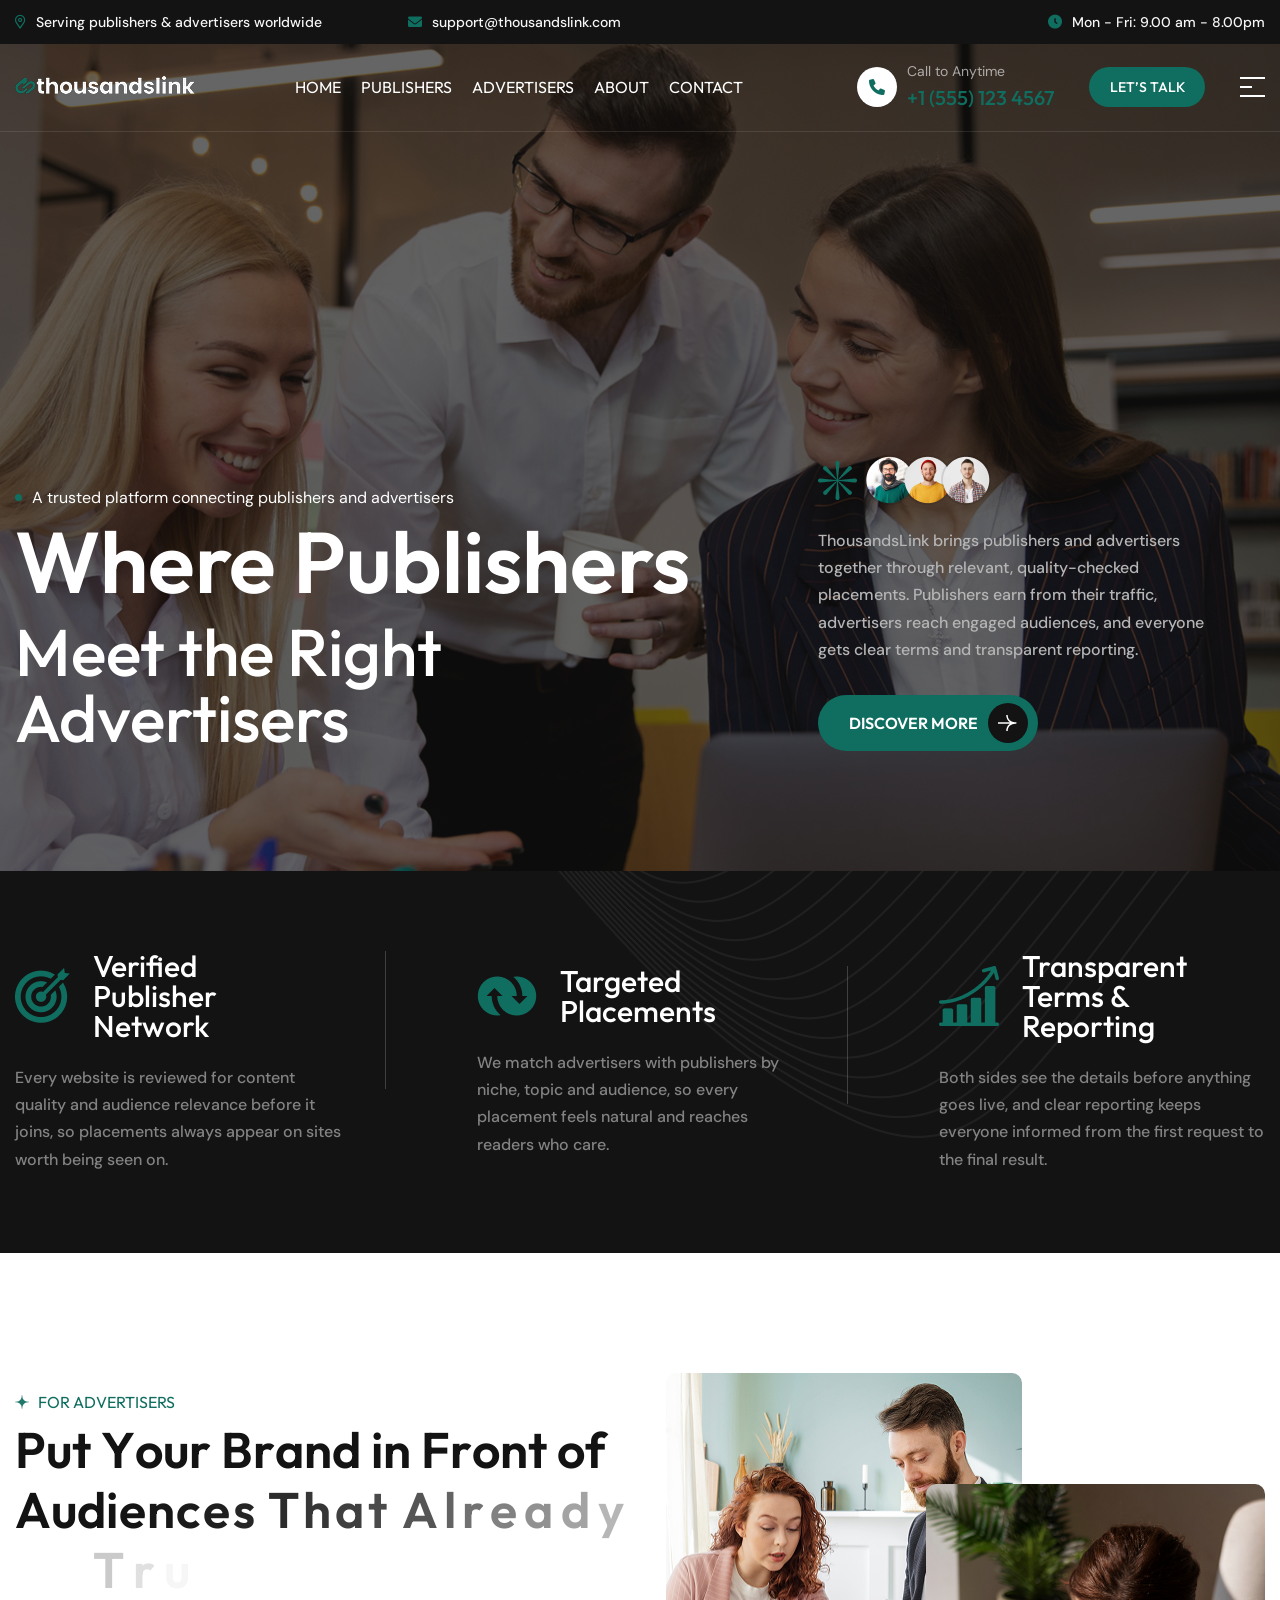
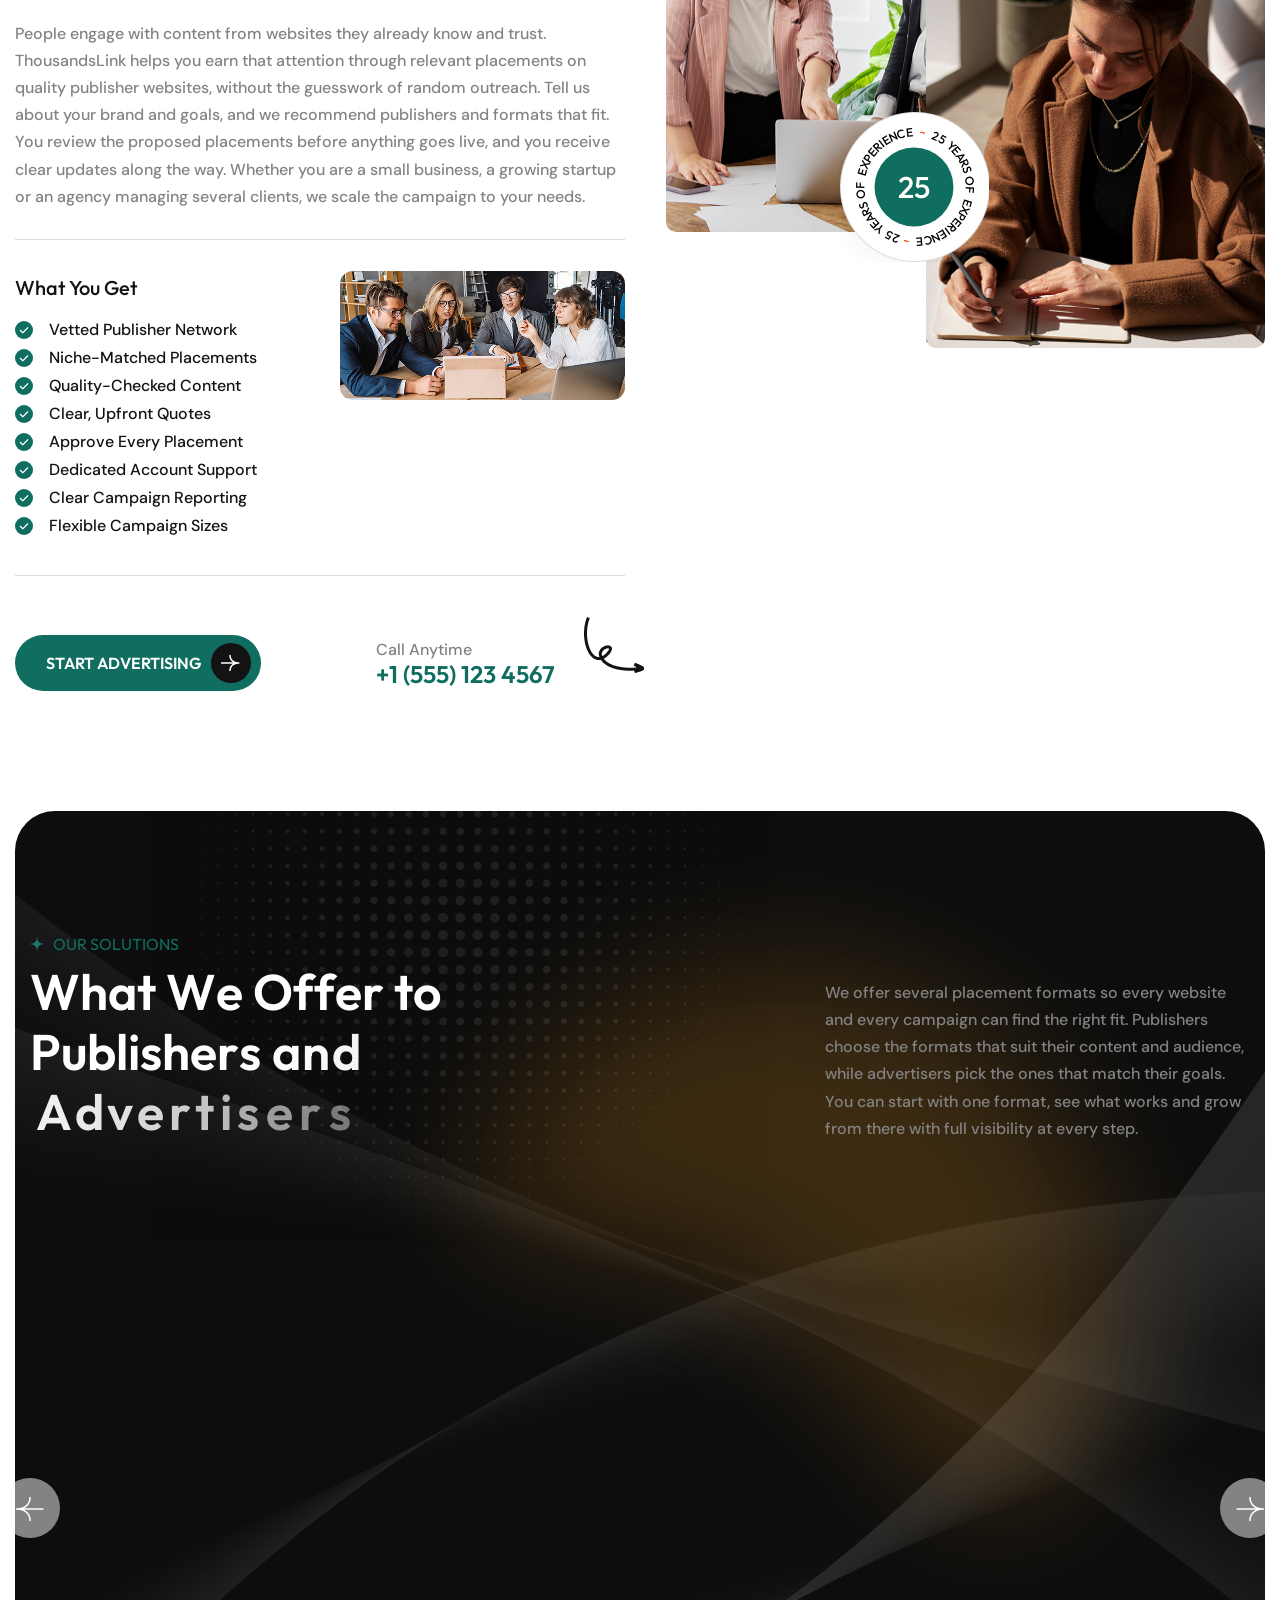
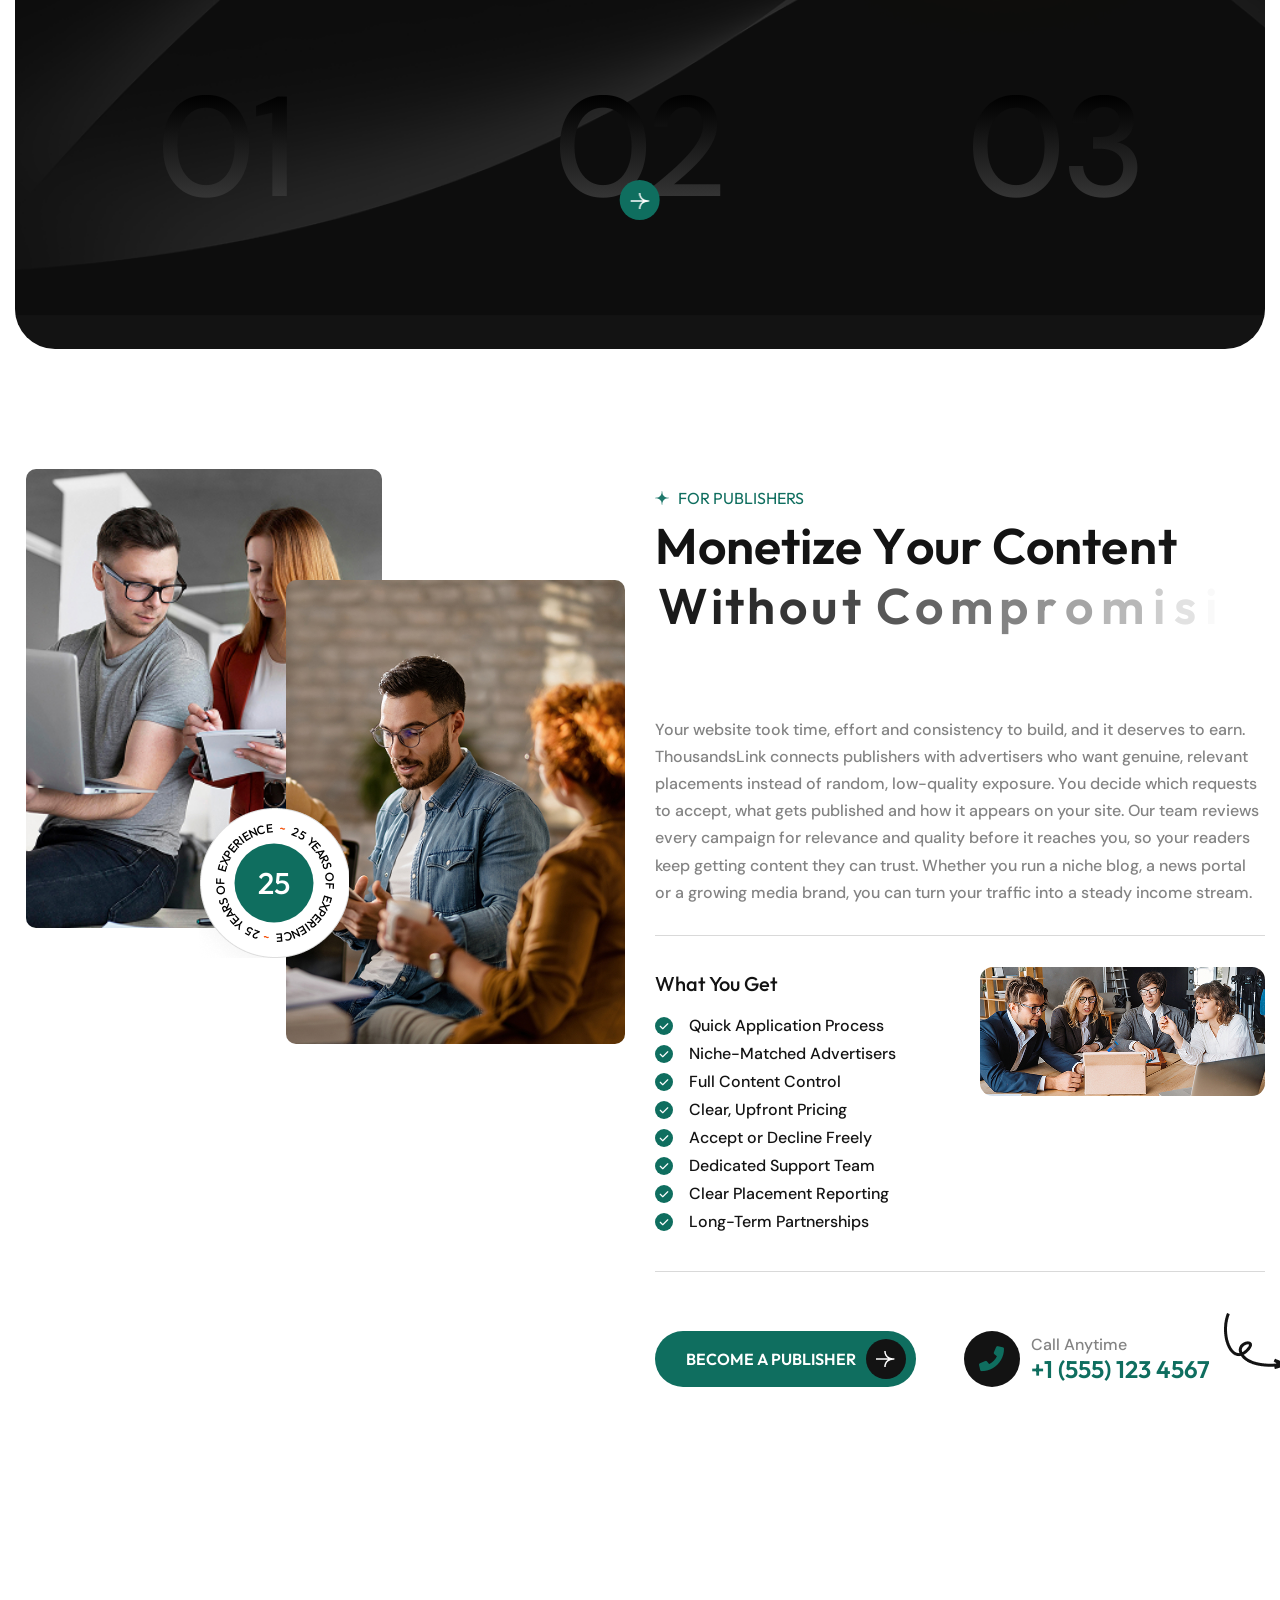
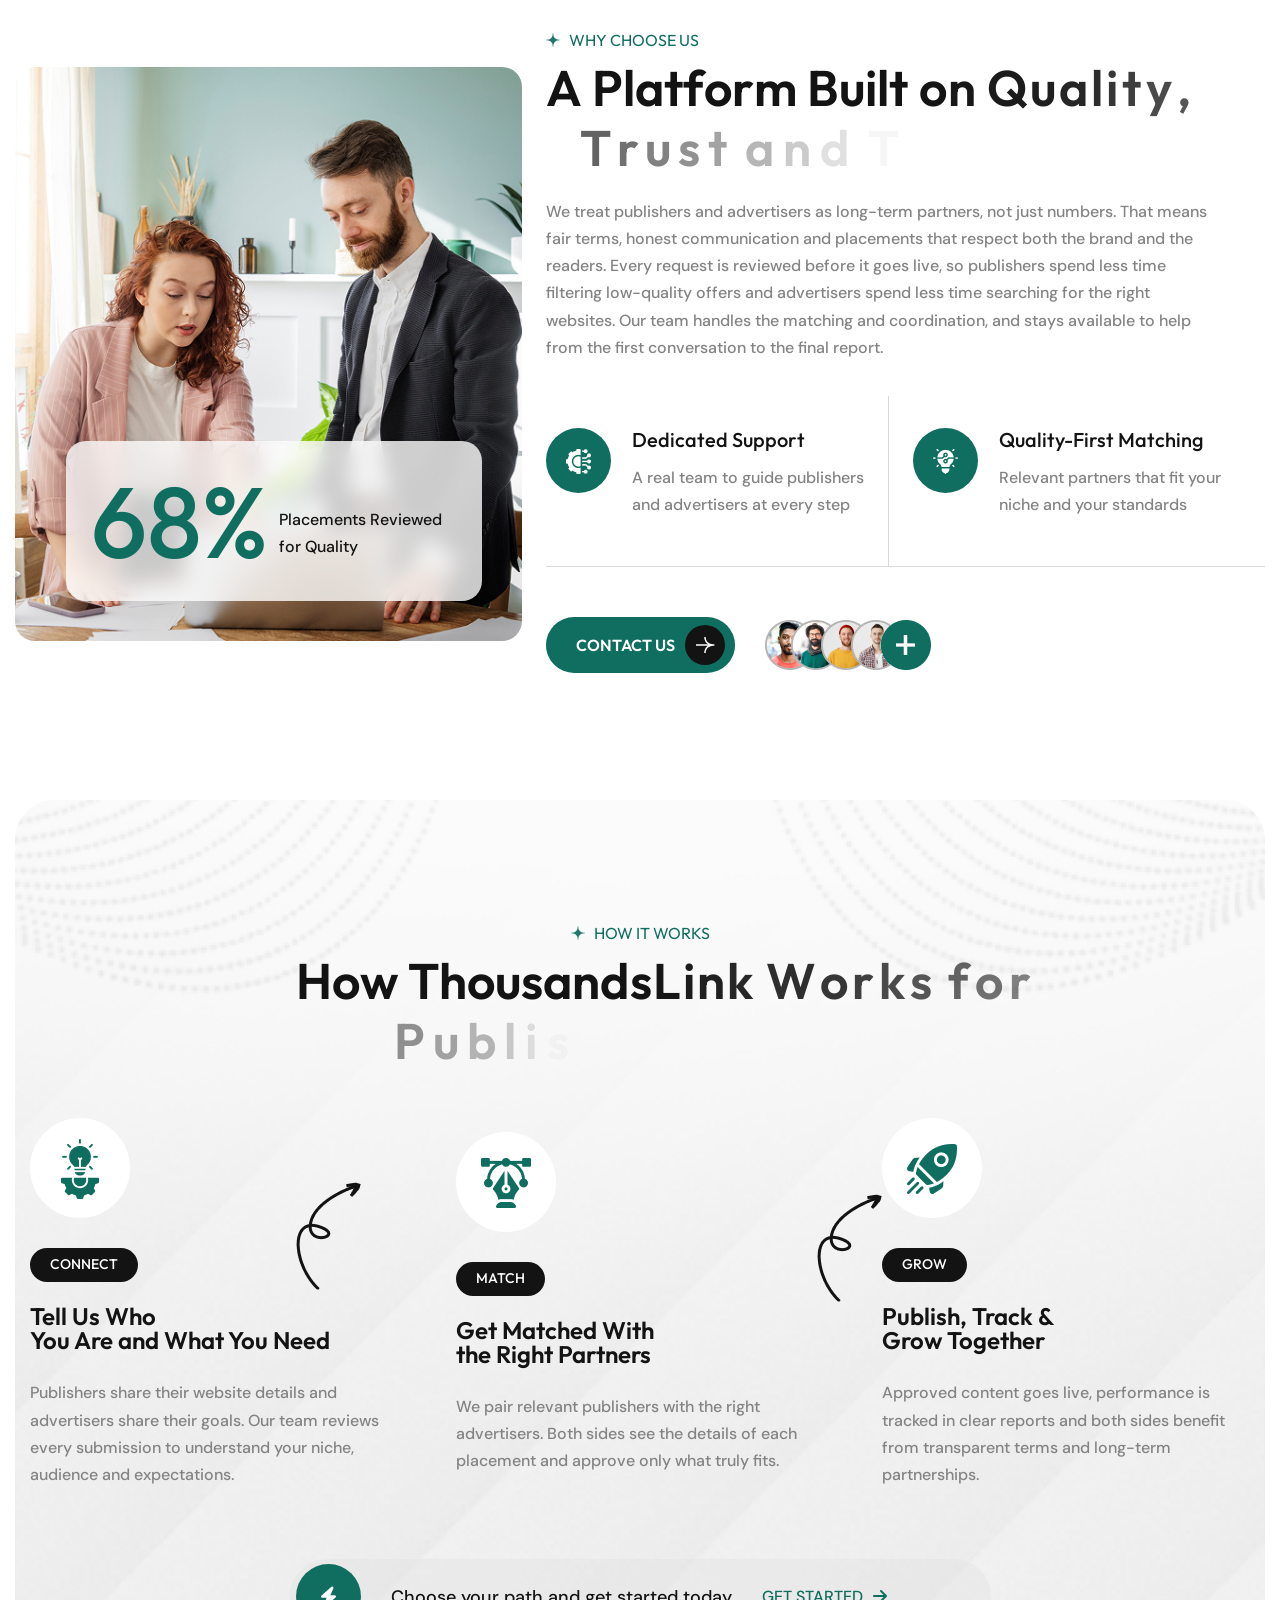
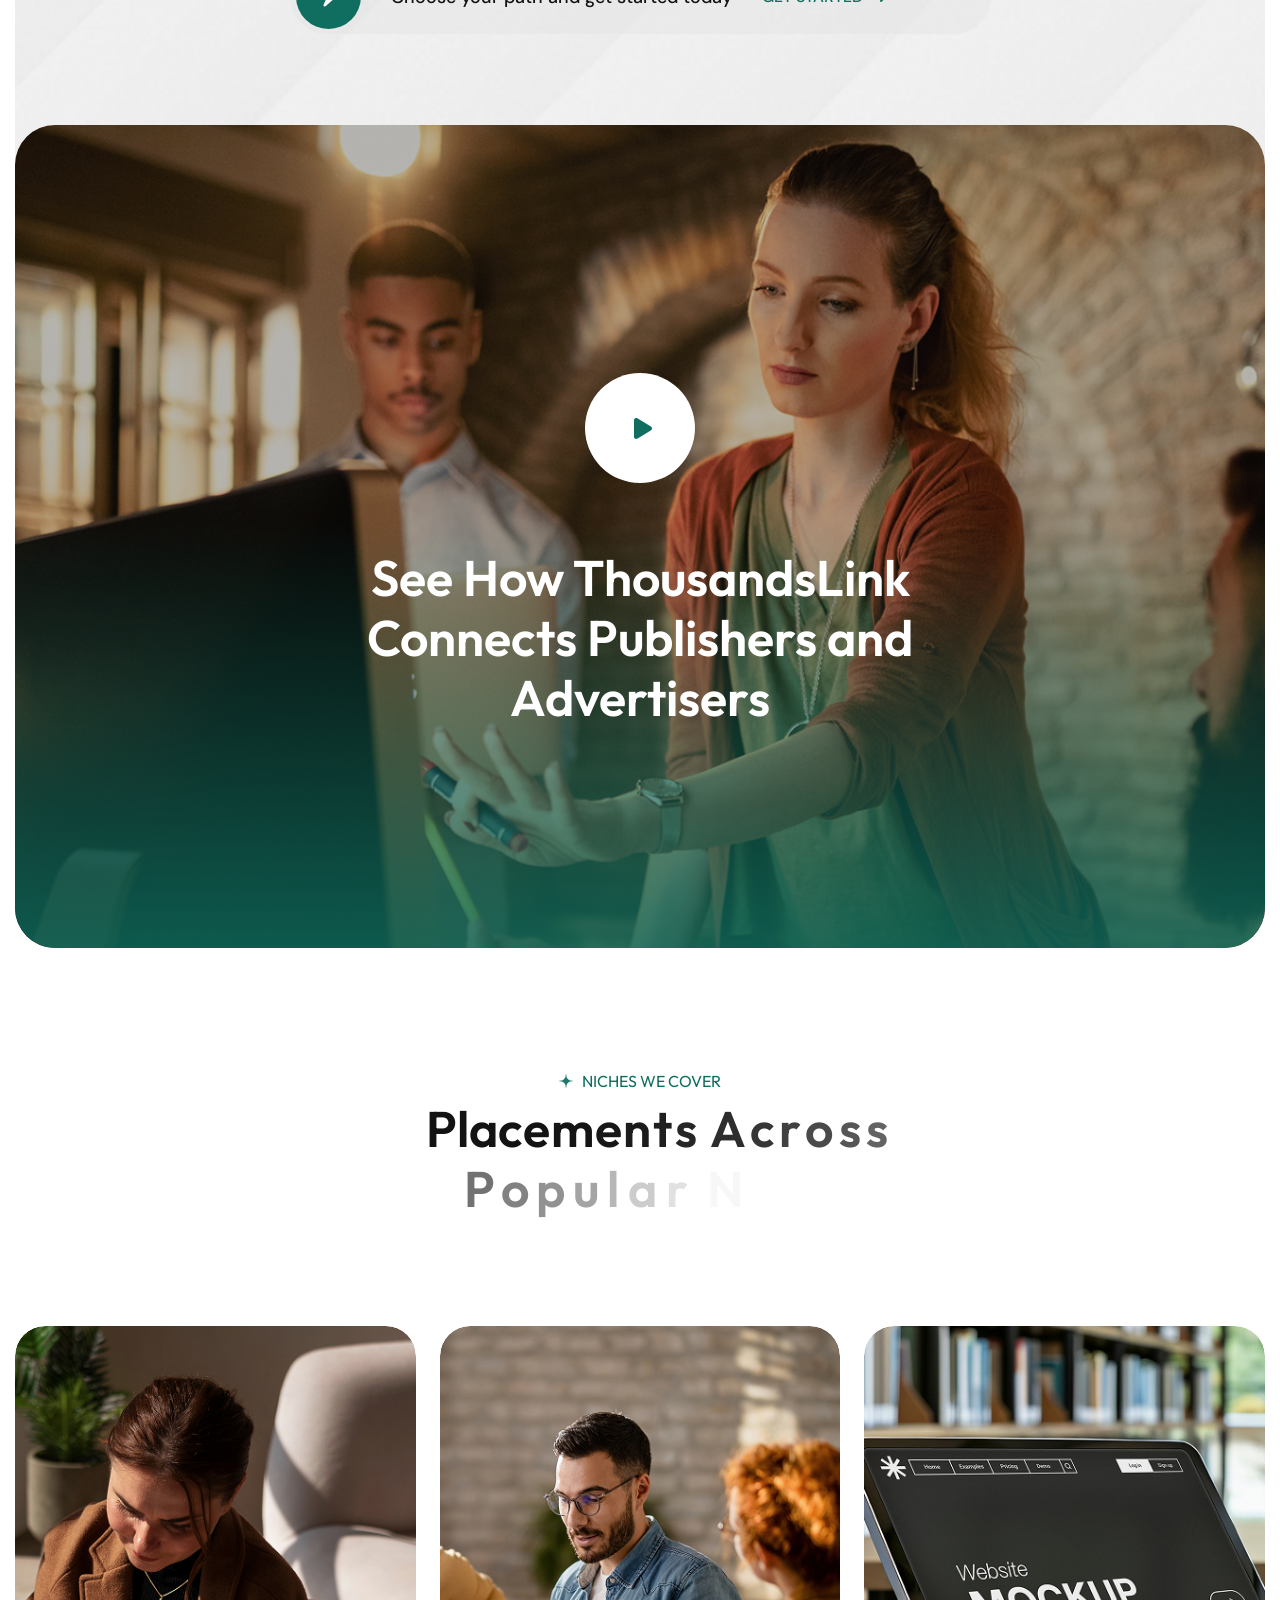
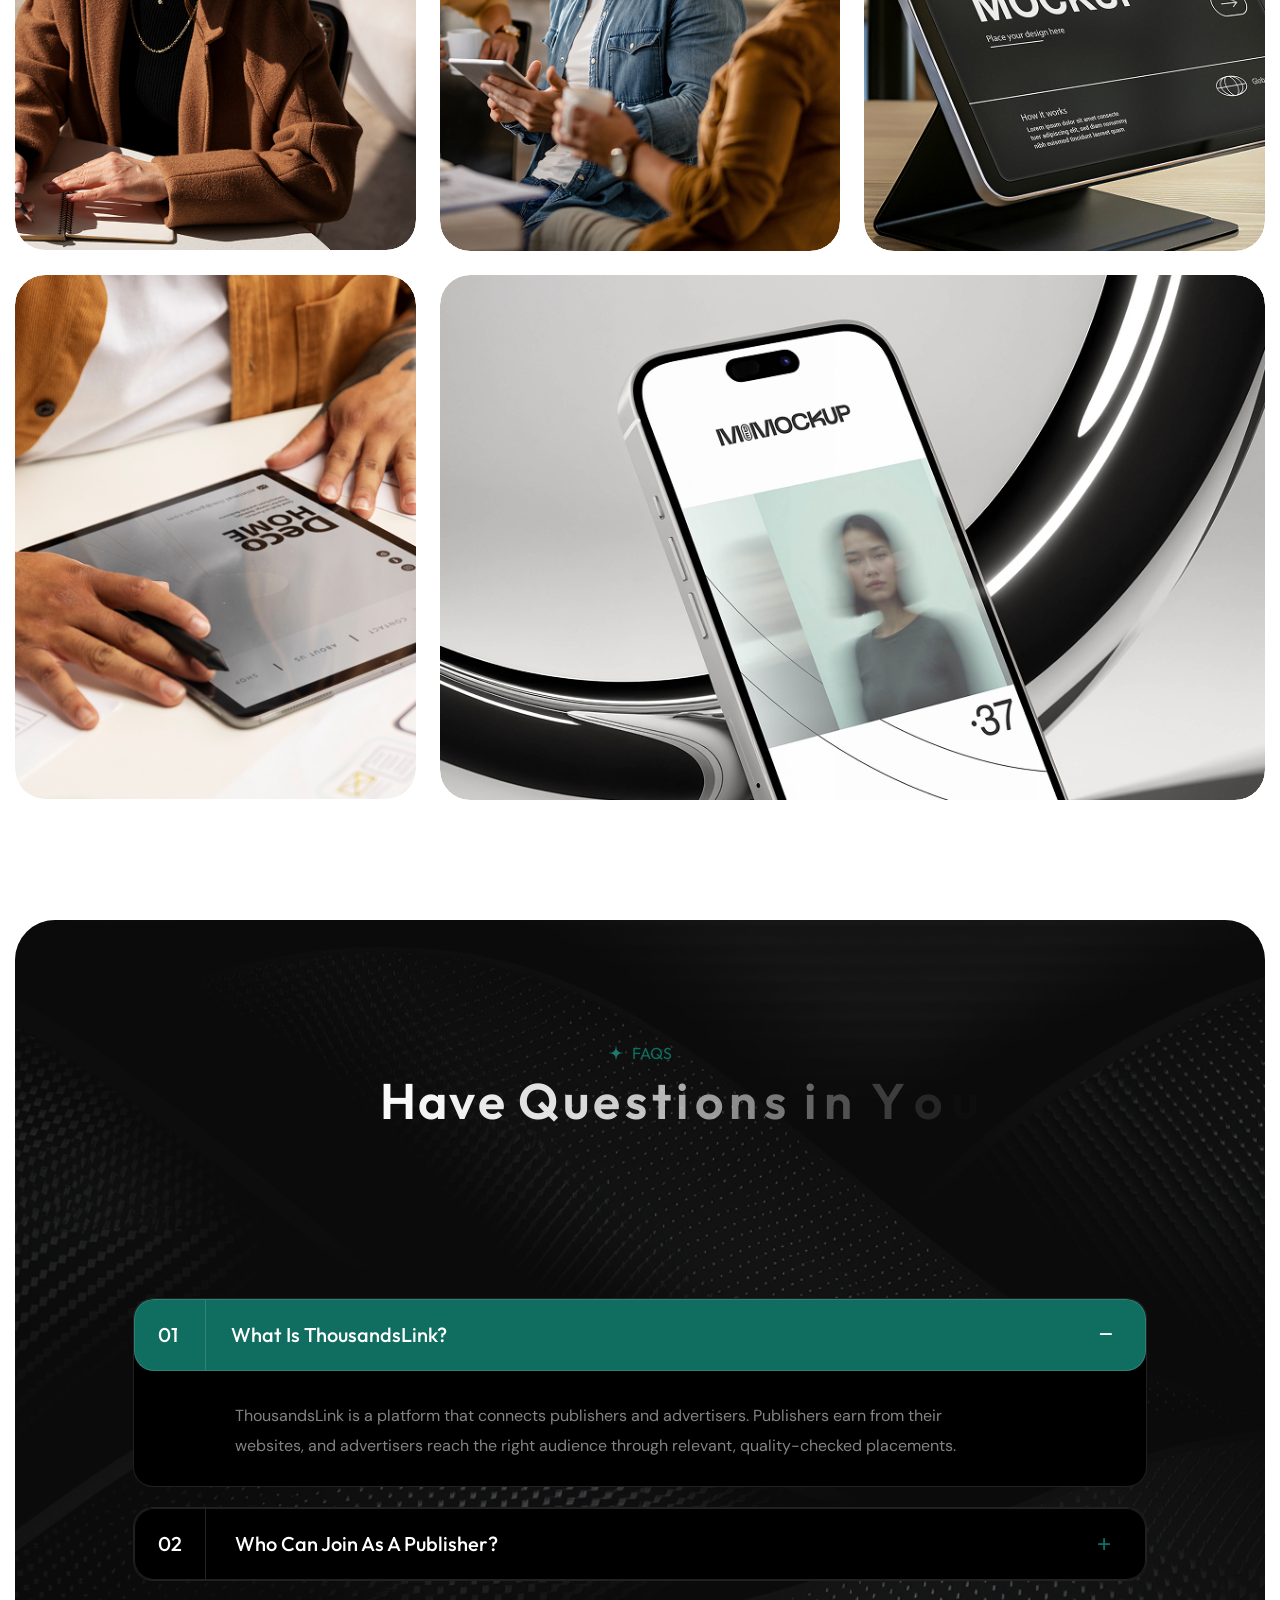
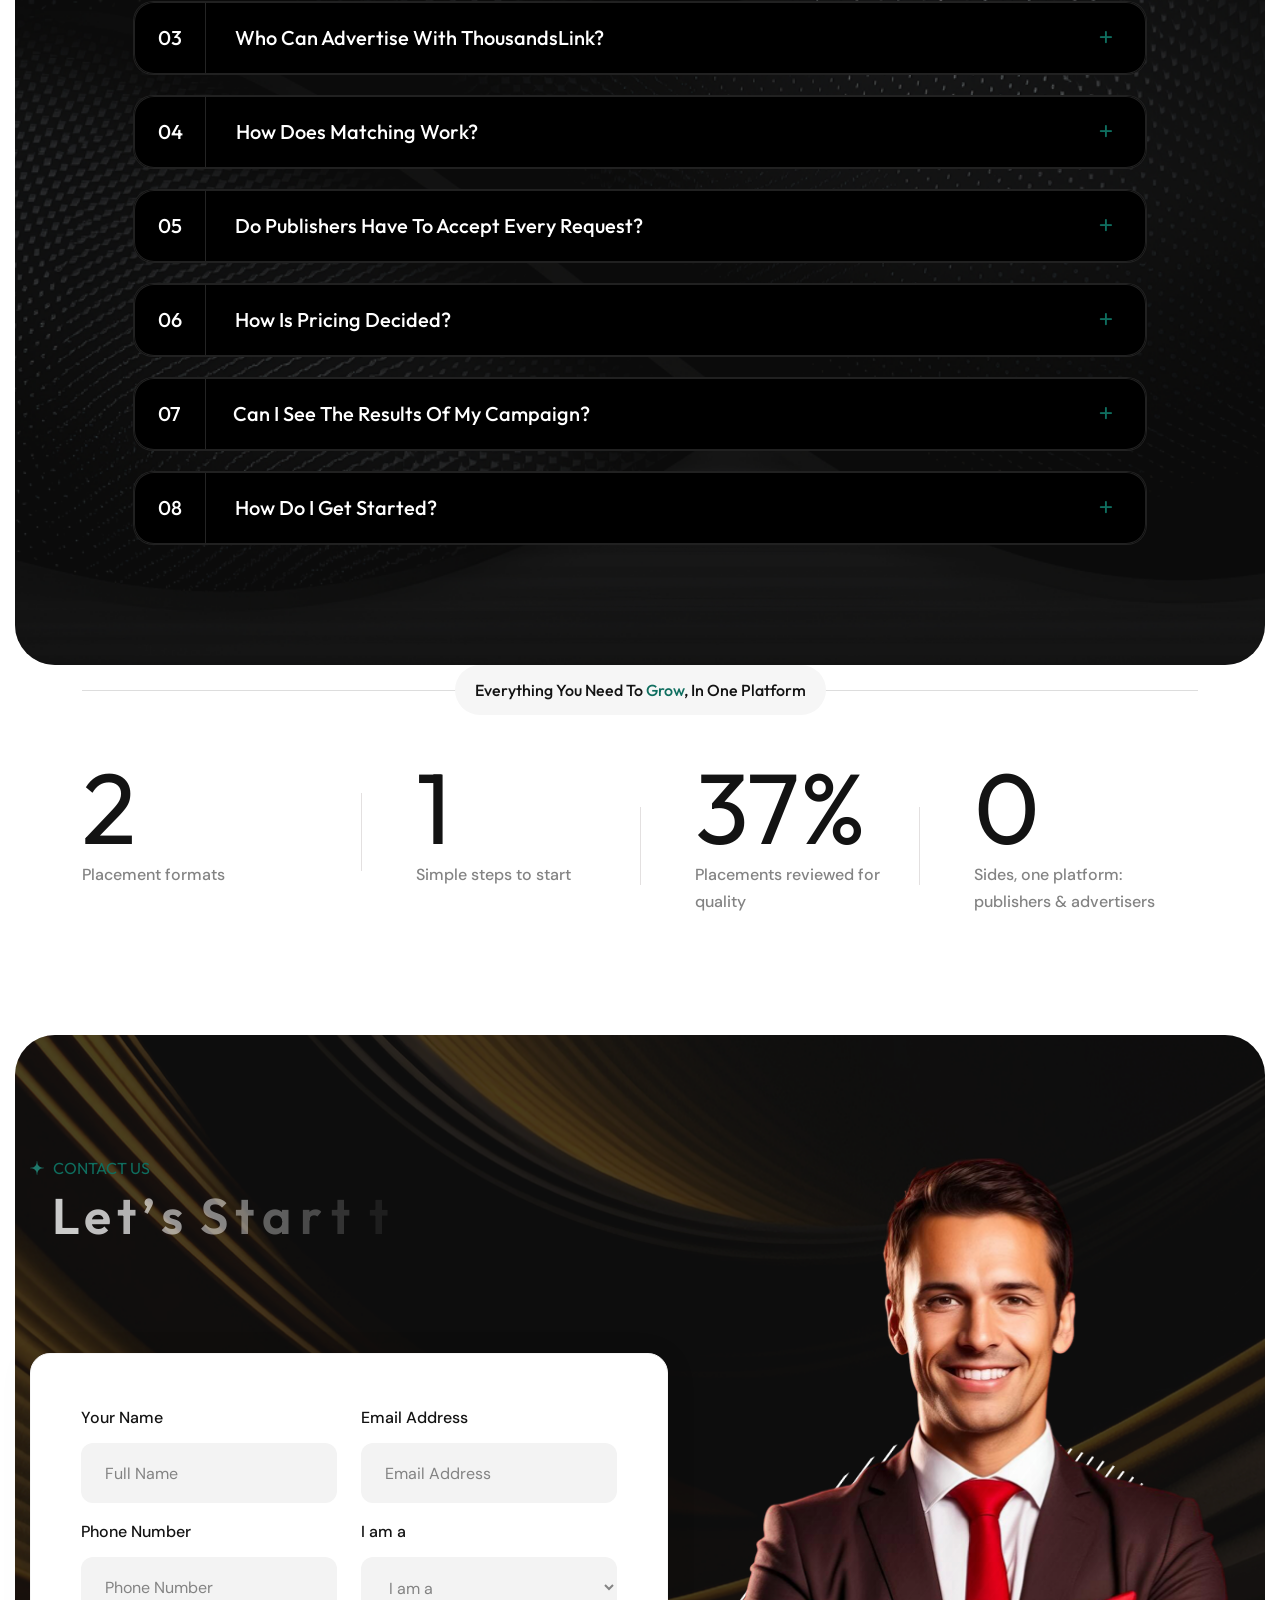
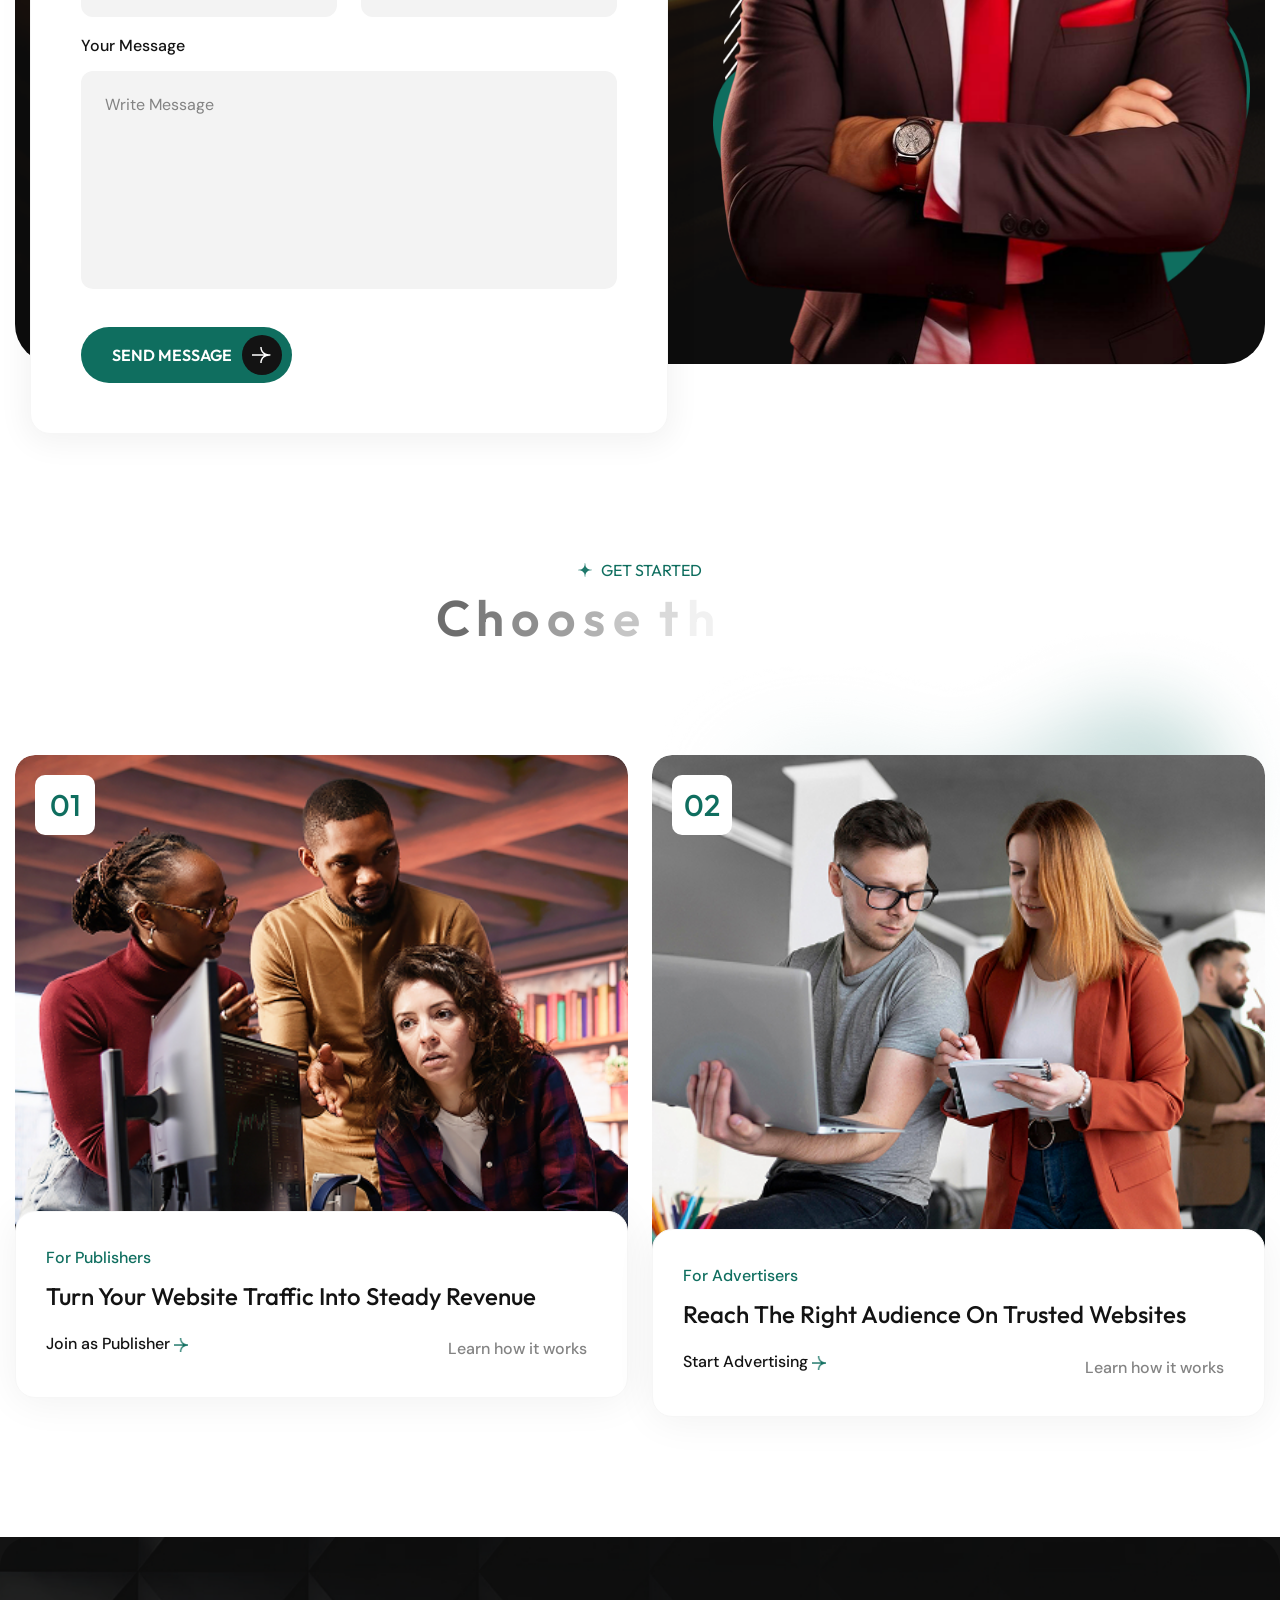
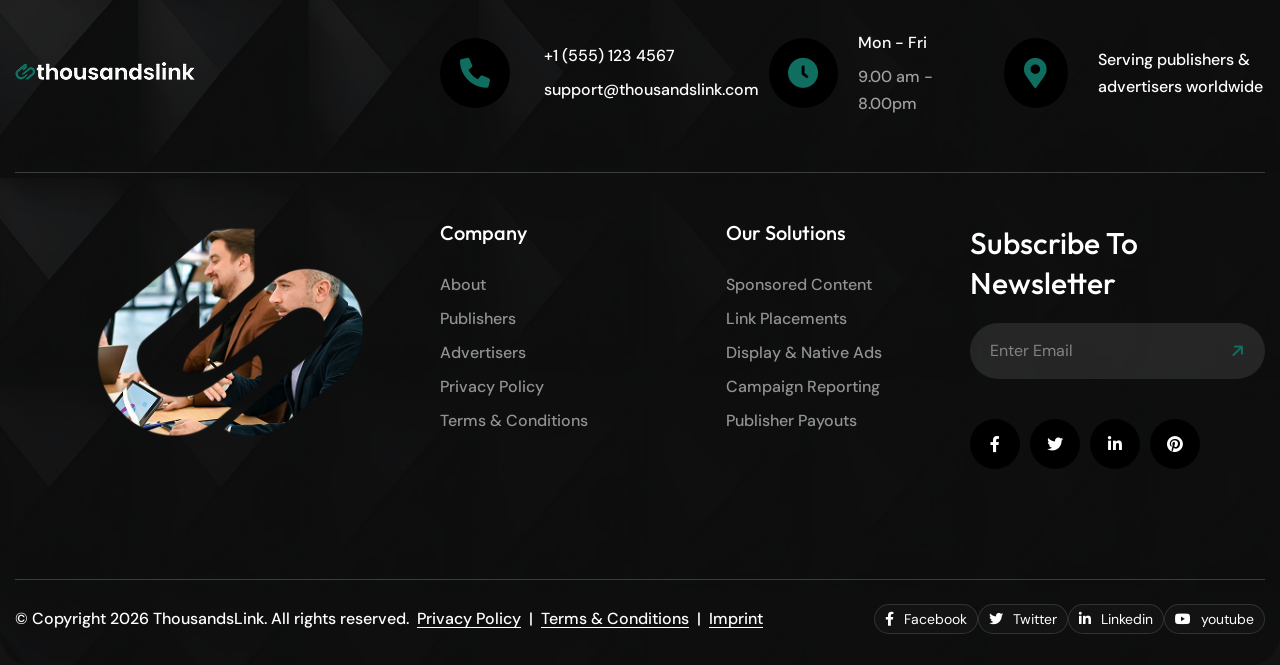
==== commit 0b05d1b9: "Final Commit" ====
--- a/index.html
+++ b/index.html
@@ -110,7 +110,7 @@
                 <span class="icon"><i aria-hidden="true" class="fas fa-phone-alt"></i></span>
                 <span class="info">
                   Call to Anytime
-                  <strong>+92 3800 8060</strong>
+                  <strong>+1 (555) 123 4567</strong>
                 </span>
               </a>
               <a href="contact.html" class="theme-btn btn-style-two">Let’s Talk</a>
@@ -205,7 +205,7 @@
               <span class="icon"><i aria-hidden="true" class="fas fa-phone-alt"></i></span>
               <span class="info">
                 Call Anytime
-                <strong>+92 3800 8060</strong>
+                <strong>+1 (555) 123 4567</strong>
               </span>
             </a>
           </div>
@@ -341,7 +341,7 @@
                   <span class="icon"><i aria-hidden="true" class="fa-solid fa-phone-flip"></i></span>
                   <span class="info">
                     Call Anytime
-                    <strong>+92 3800 8060</strong>
+                    <strong>+1 (555) 123 4567</strong>
                   </span>
                 </a>
                 <div class="shape bounce-x"><img src="images/icons/shape-27.png" alt=""></div>
@@ -535,7 +535,7 @@
                   <span class="icon"><i aria-hidden="true" class="fa-solid fa-phone-flip"></i></span>
                   <span class="info">
                     Call Anytime
-                    <strong>+92 3800 8060</strong>
+                    <strong>+1 (555) 123 4567</strong>
                   </span>
                 </a>
                 <div class="shape bounce-x"><img src="images/icons/shape-27.png" alt=""></div>
@@ -1228,8 +1228,6 @@
                               <option selected="" data-value="I am a">I am a</option>
                               <option data-value="Publisher">Publisher</option>
                               <option data-value="Advertiser">Advertiser</option>
-                              <option data-value="Agency">Agency</option>
-                              <option data-value="Something else">Something else</option>
                             </select>
                           </div>
                         </div>
@@ -1270,7 +1268,7 @@
           <div class="h2 title char-animation">Choose the Path That Fits You Best</div>
         </div>
         <div class="row gx-4">
-          <div class="blog-block col-xl-4 col-md-6 wow fadeInUp" data-wow-delay="200ms">
+          <div class="blog-block col-md-6 wow fadeInUp" data-wow-delay="200ms">
             <div class="inner-block">
               <div class="image-box">
                 <div class="image">
@@ -1289,7 +1287,7 @@
               </div>
             </div>
           </div>
-          <div class="blog-block col-xl-4 col-md-6 wow fadeInUp" data-wow-delay="400ms">
+          <div class="blog-block col-md-6 wow fadeInUp" data-wow-delay="400ms">
             <div class="inner-block">
               <div class="image-box">
                 <div class="image">
@@ -1303,25 +1301,6 @@
                   <div class="sub-title">For Advertisers</div>
                   <div class="h4 title"><a href="advertisers.html">Reach the Right Audience on Trusted Websites</a></div>
                   <a href="advertisers.html" class="btn-more">Start Advertising <span><img src="images/icons/arrow2.png" alt=""></span></a>
-                  <div class="time-text">Learn how it works</div>
-                </div>
-              </div>
-            </div>
-          </div>
-          <div class="blog-block col-xl-4 col-md-6 wow fadeInUp" data-wow-delay="600ms">
-            <div class="inner-block">
-              <div class="image-box">
-                <div class="image">
-                  <img src="images/resource/blog1-3.jpg" alt="">
-                  <img src="images/resource/blog1-3.jpg" alt="">
-                </div>
-                <div class="date">03</div>
-              </div>
-              <div class="content-box">
-                <div class="inner-box">
-                  <div class="sub-title">For Agencies</div>
-                  <div class="h4 title"><a href="contact.html">Manage Campaigns for Multiple Clients With One Team</a></div>
-                  <a href="contact.html" class="btn-more">Talk to Us <span><img src="images/icons/arrow2.png" alt=""></span></a>
                   <div class="time-text">Learn how it works</div>
                 </div>
               </div>
@@ -1347,7 +1326,7 @@
                 <div class="info">
                   <i class="icon fa-solid fa-phone"></i>
                   <div class="content">
-                    <span class="number one">+92 3800 8060</span>
+                    <span class="number one">+1 (555) 123 4567</span>
                     <span class="number">support@thousandslink.com</span>
                   </div>
                 </div>
@@ -1387,8 +1366,8 @@
                     <li><a href="about.html">About</a></li>
                     <li><a href="publishers.html">Publishers</a></li>
                     <li><a href="advertisers.html">Advertisers</a></li>
-                    <li><a href="contact.html">Help Center</a></li>
-                    <li><a href="contact.html">Contact Us</a></li>
+                    <li><a href="privacy.html">Privacy Policy</a></li>
+                    <li><a href="terms.html">Terms & Conditions</a></li>
                   </ul>
                 </div>
               </div>
@@ -1431,7 +1410,7 @@
         </div>
         <div class="footer-bottom wow fadeInUp" data-wow-delay="600ms">
           <div class="inner-container">
-            <p>© Copyright 2026 ThousandsLink. All rights reserved.</p>
+            <p>© Copyright 2026 ThousandsLink. All rights reserved. <a href="privacy.html">Privacy Policy</a> | <a href="terms.html">Terms &amp; Conditions</a> | <a href="imprint.html">Imprint</a></p>
             <ul class="social-icon">
               <li>
                 <a href="#">
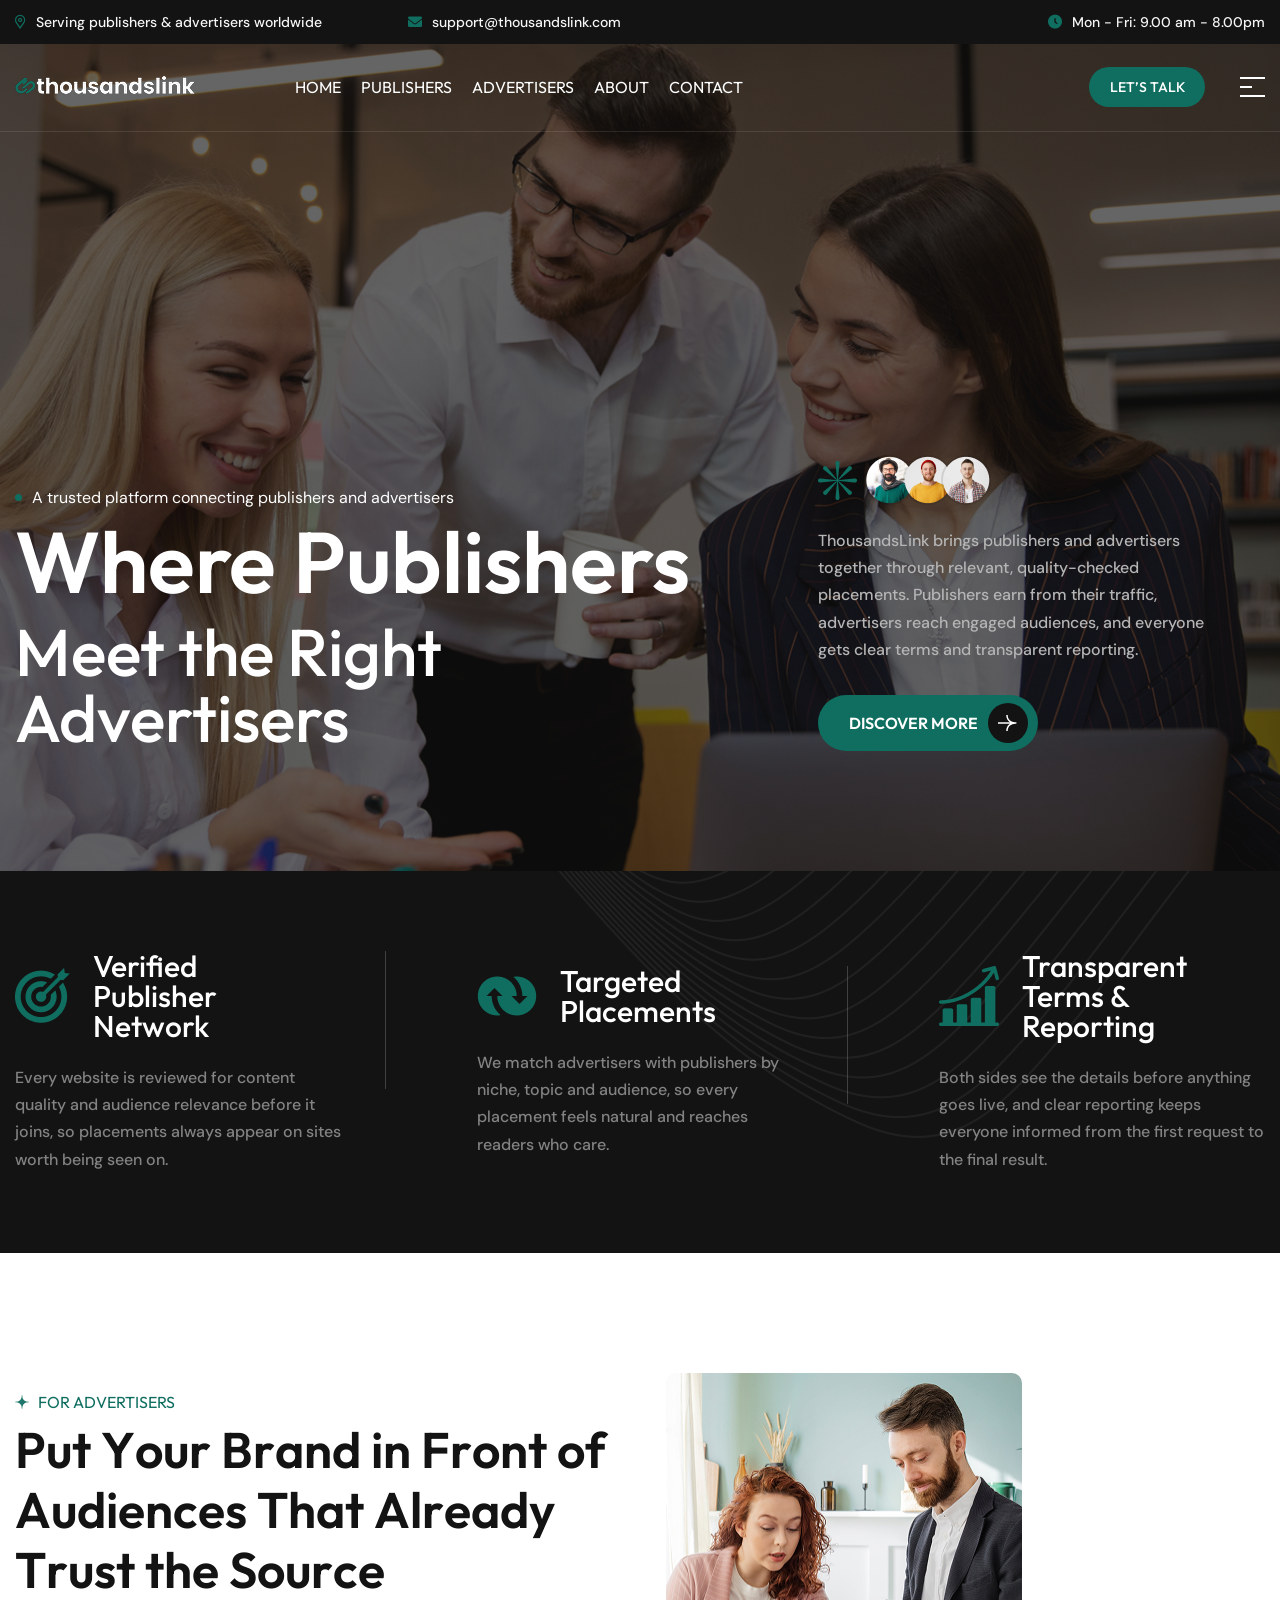
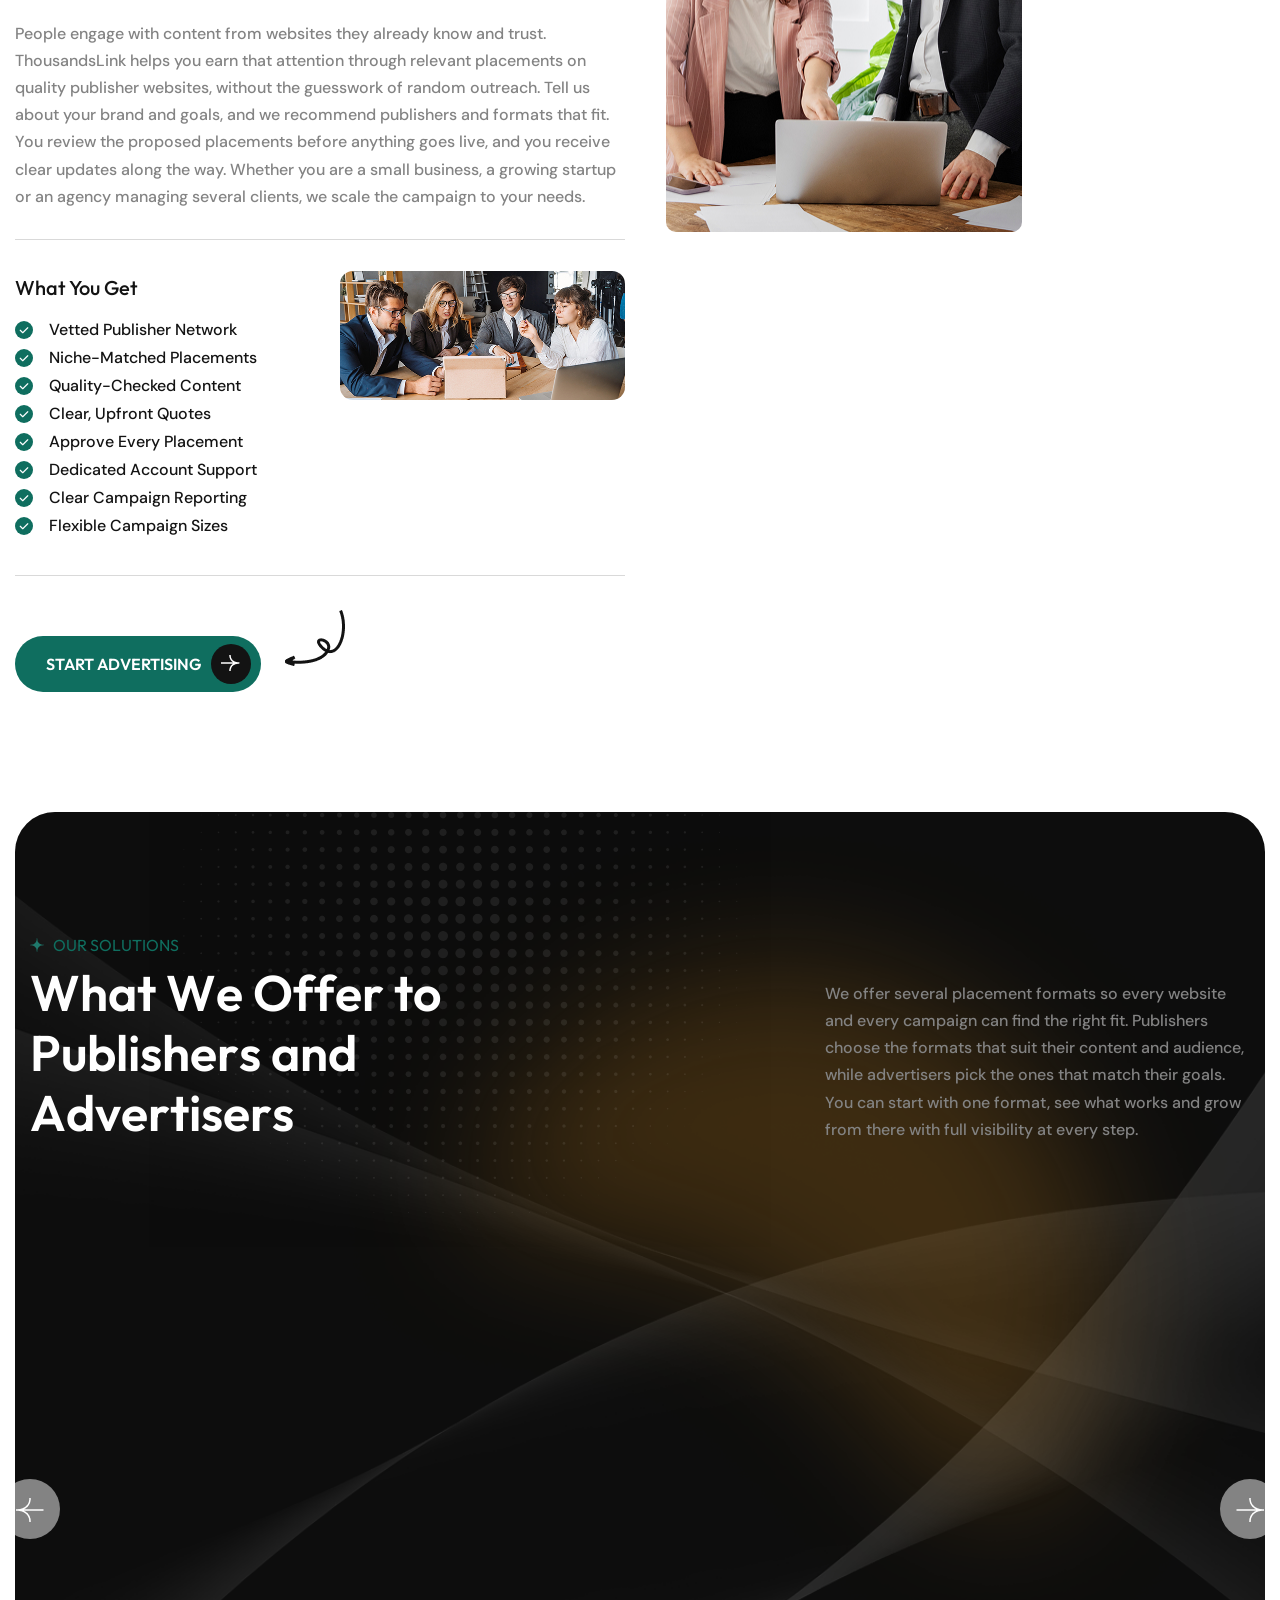
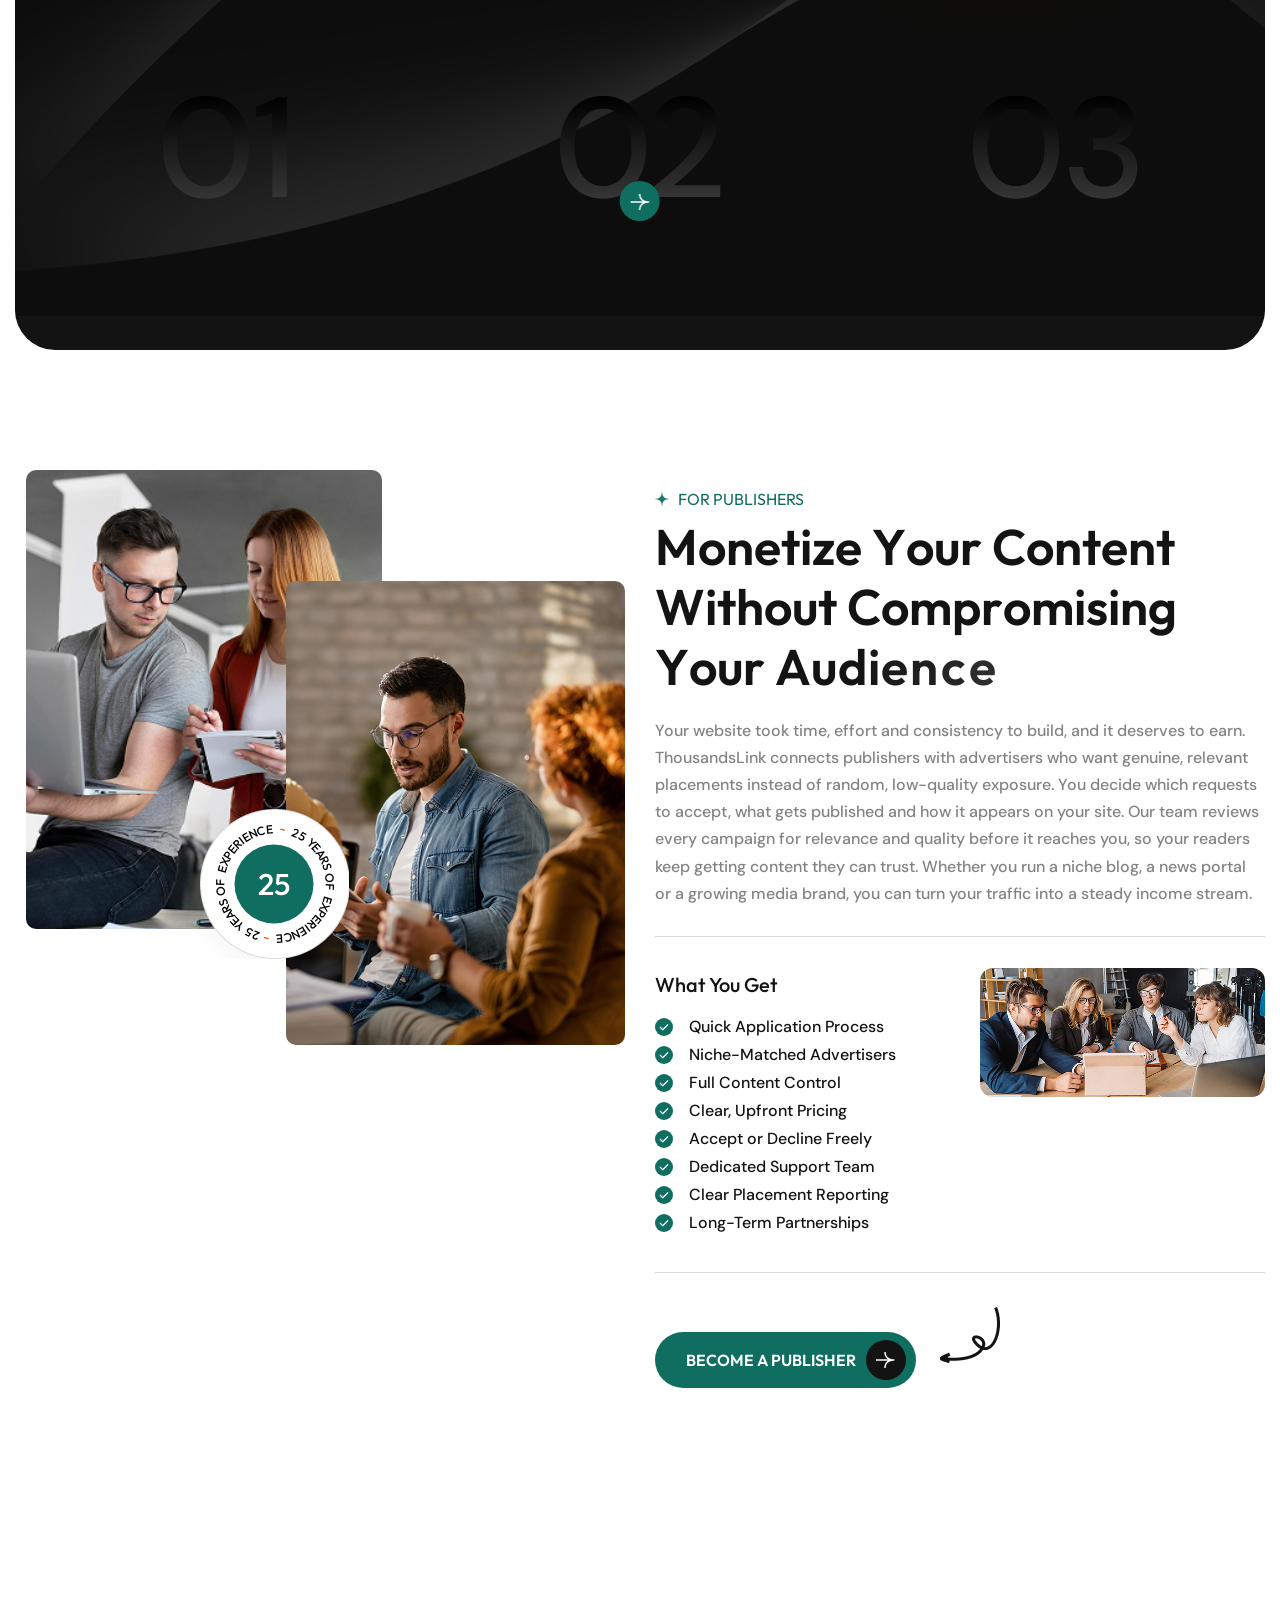
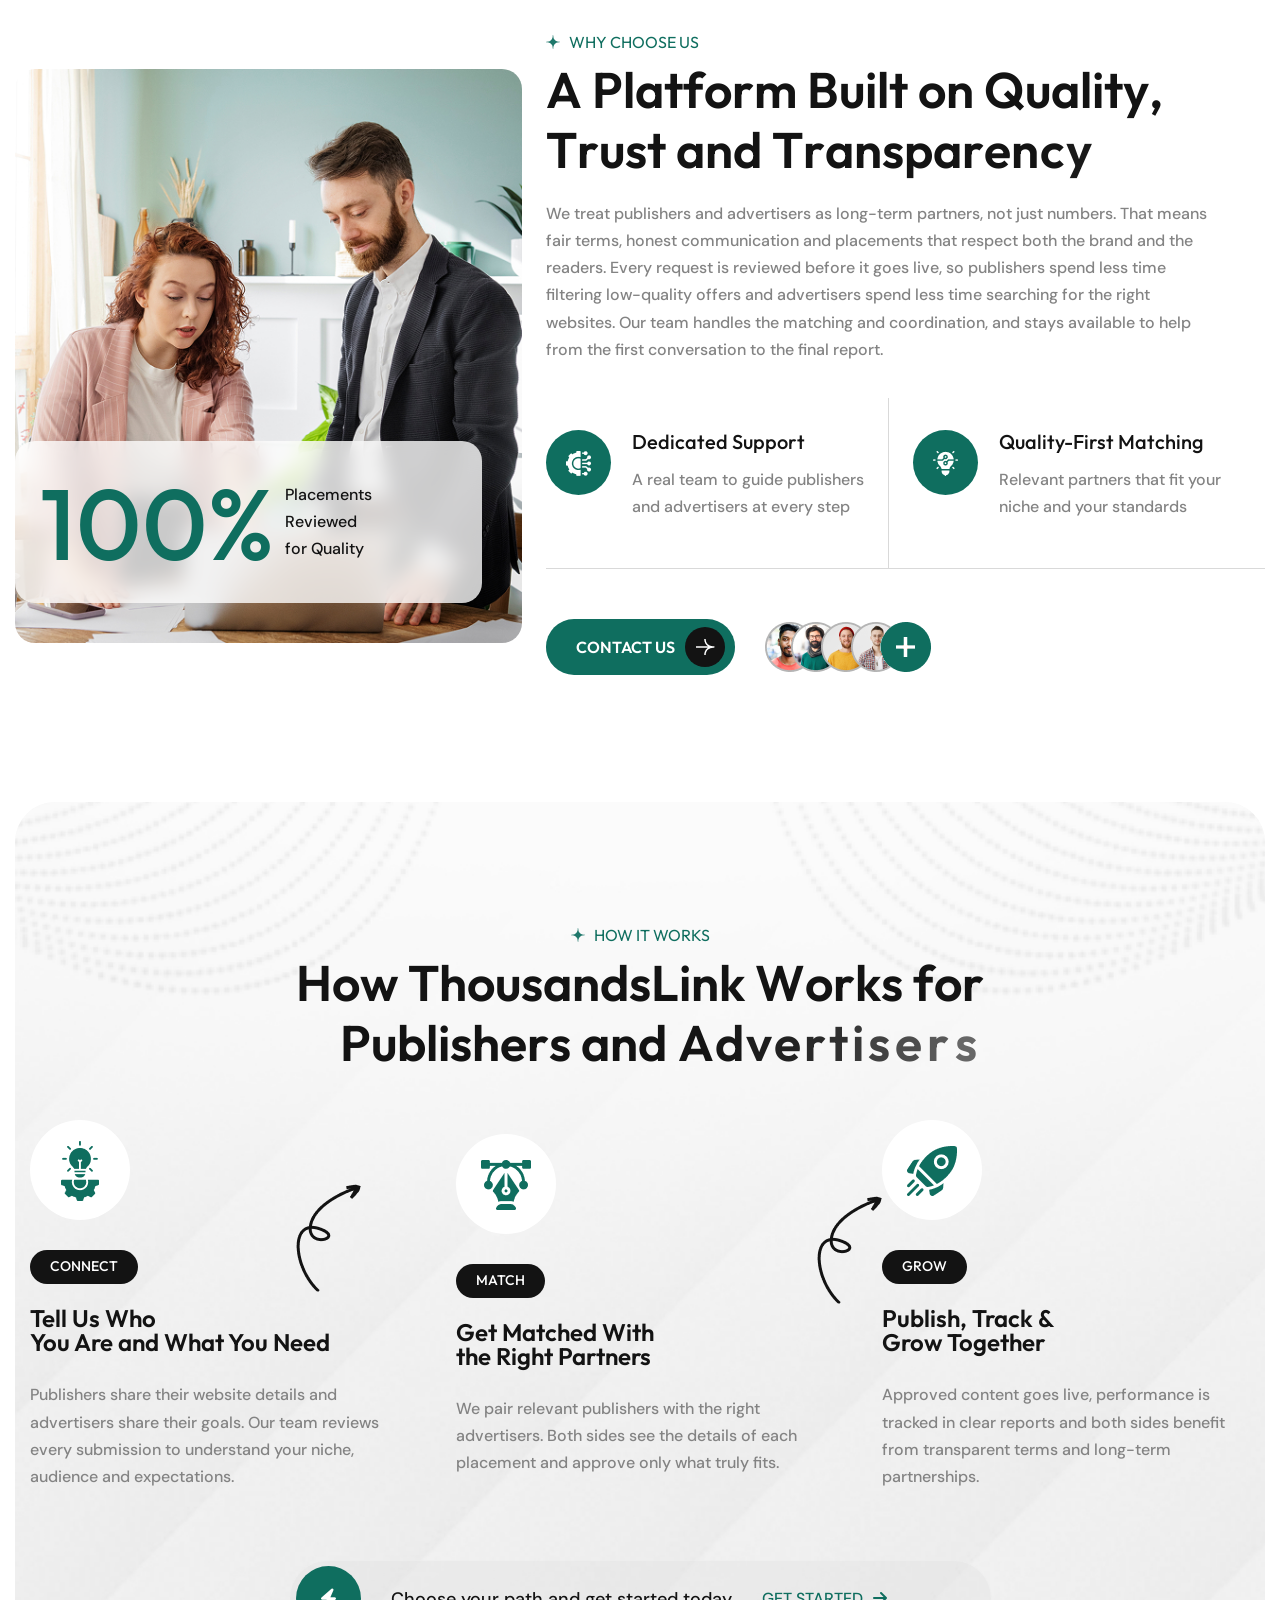
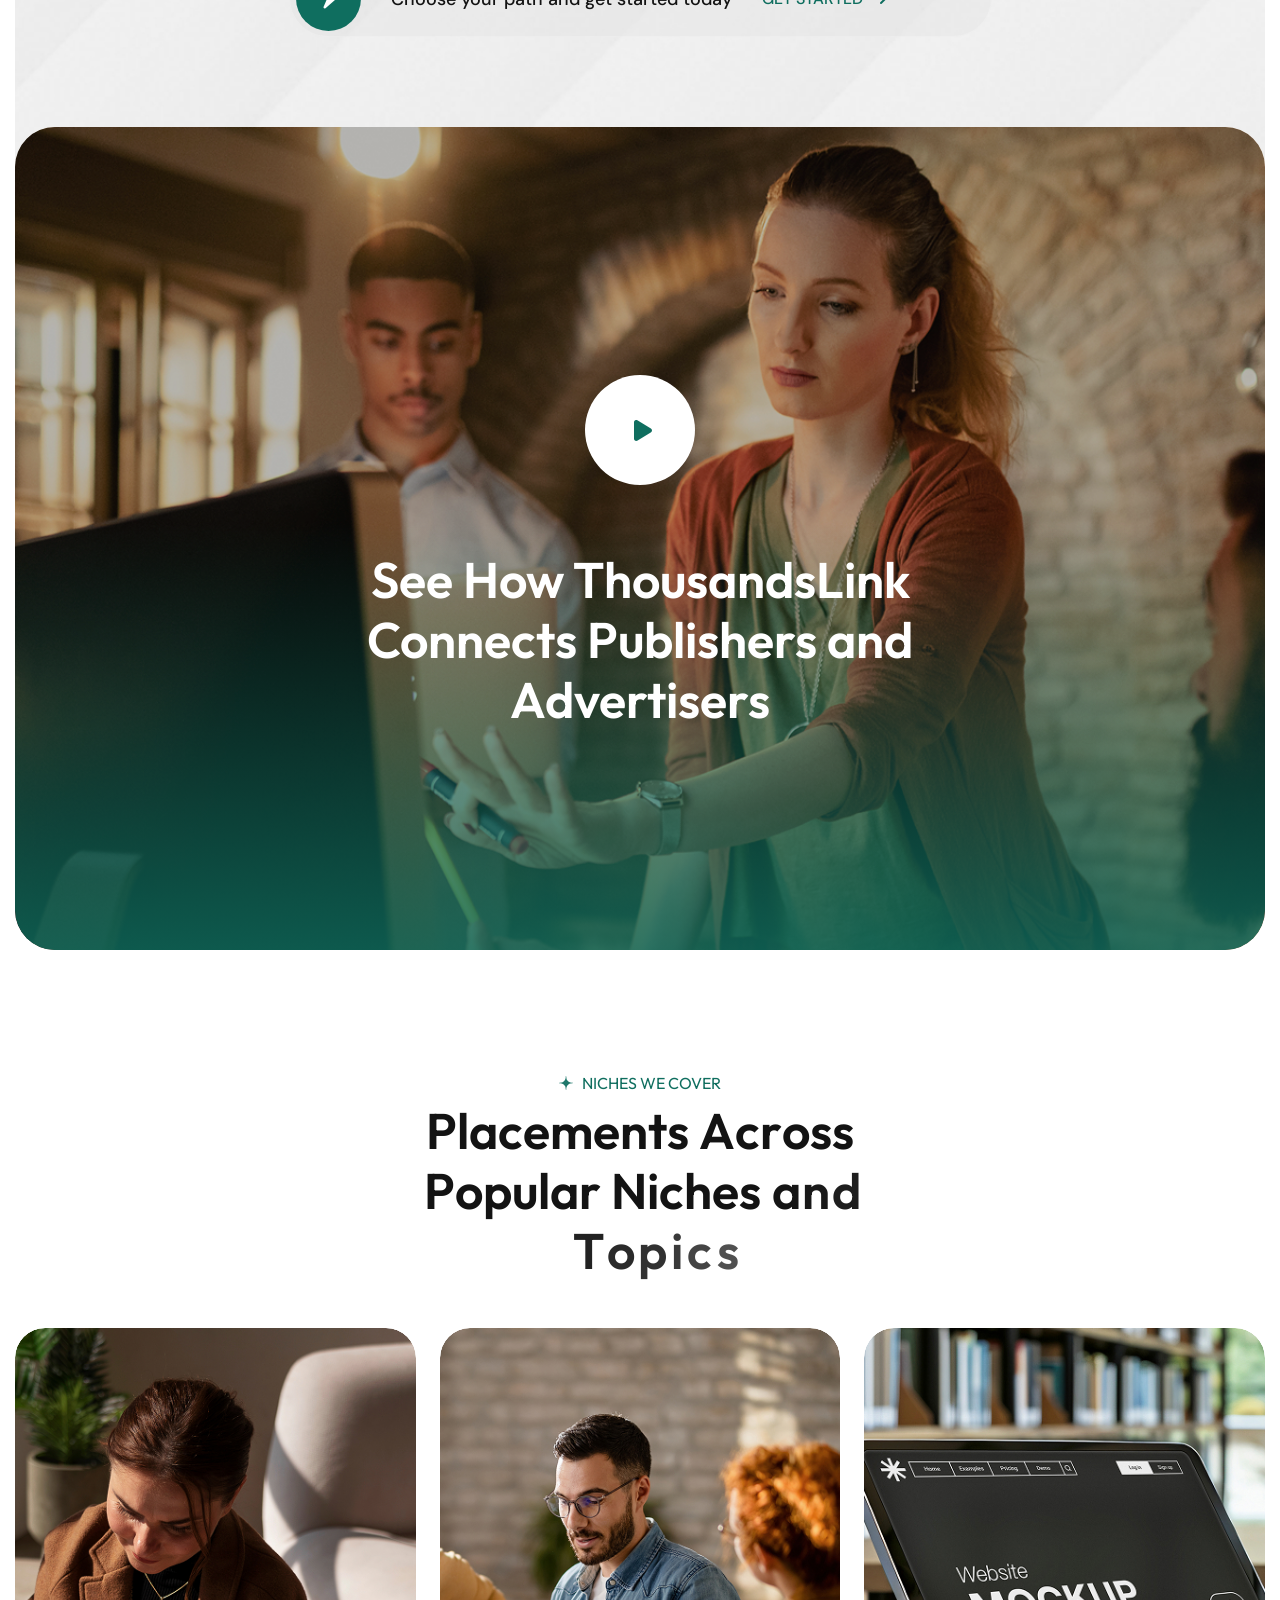
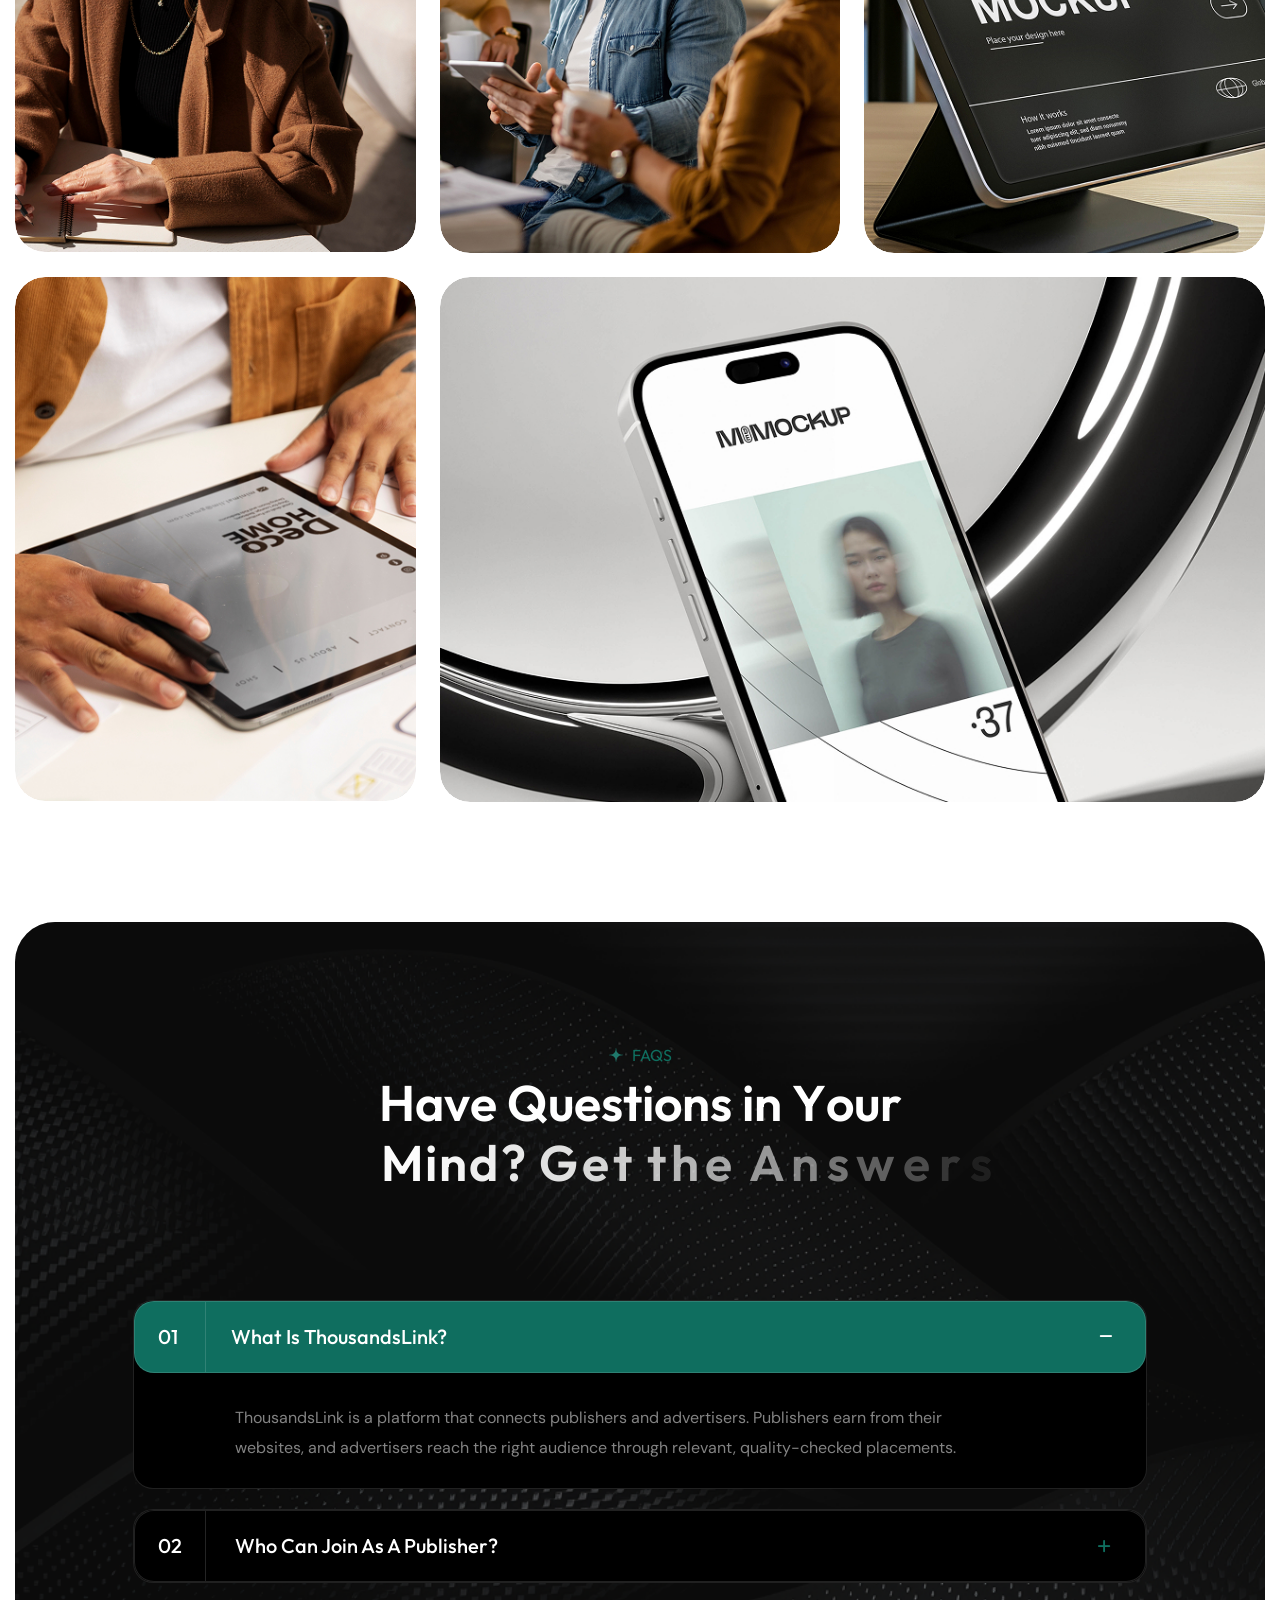
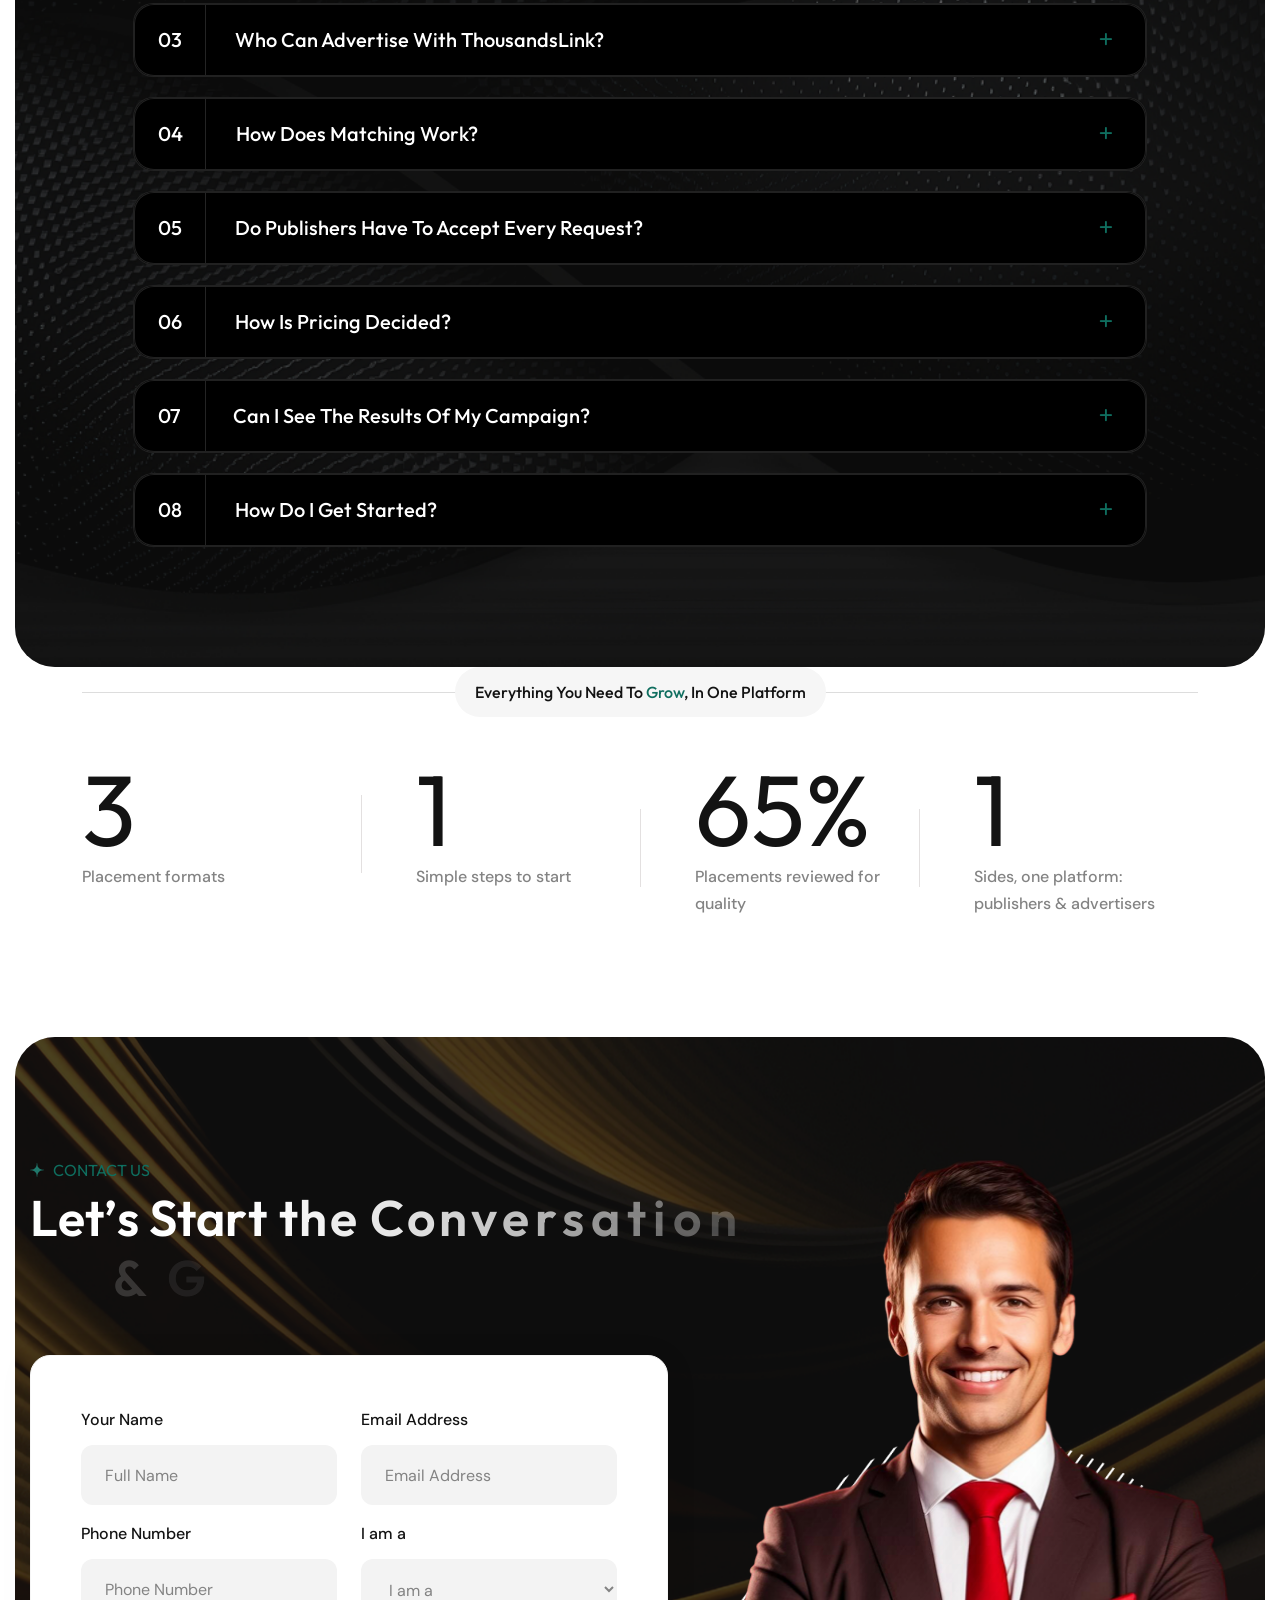
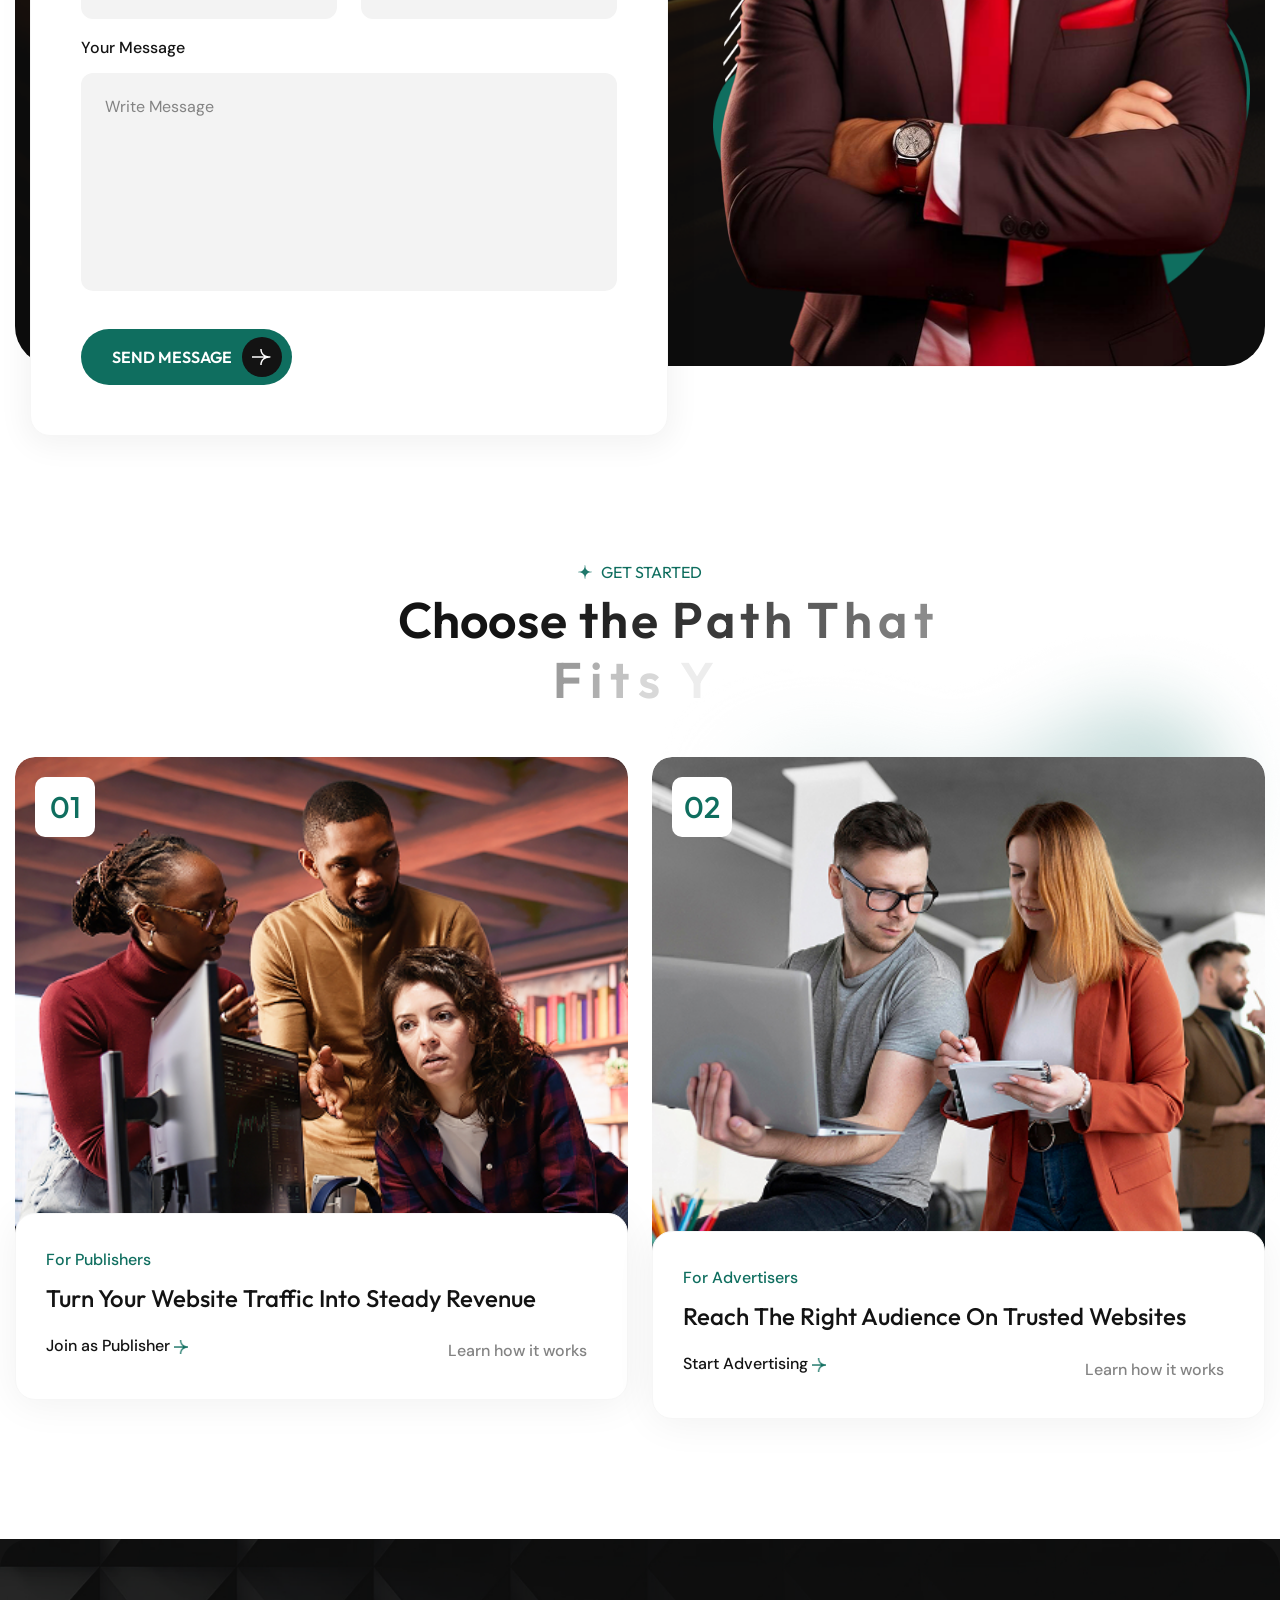
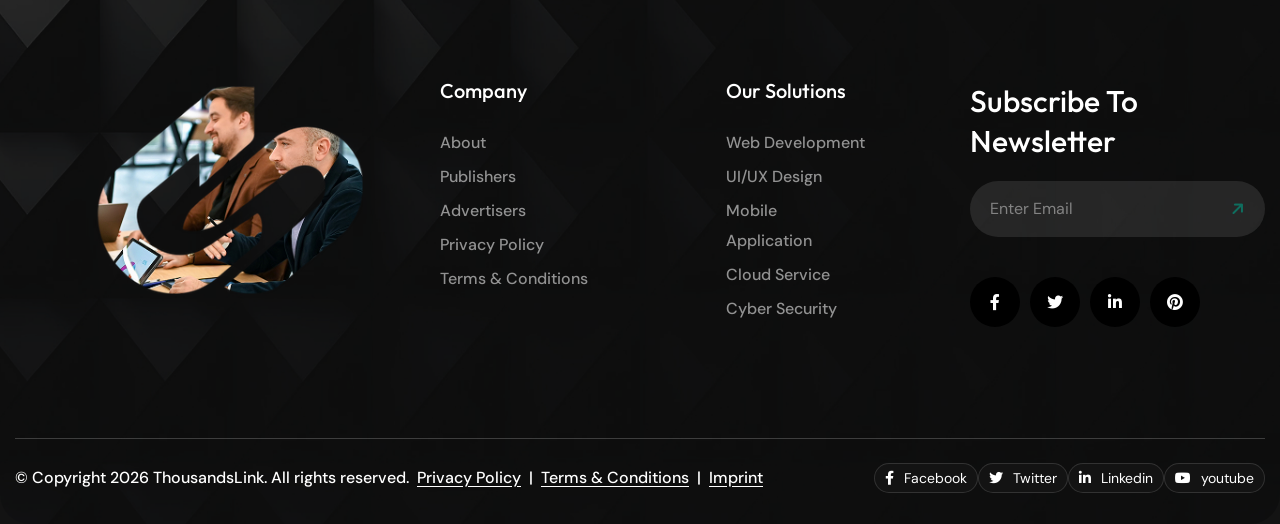
==== commit f1528c88: "Numbers removed and legals removed" ====
--- a/index.html
+++ b/index.html
@@ -106,13 +106,13 @@
               </div>
             </div>
             <div class="right-box">
-              <a href="tel:+9238008060" class="header-phone_box">
+              <!-- <a href="tel:+9238008060" class="header-phone_box">
                 <span class="icon"><i aria-hidden="true" class="fas fa-phone-alt"></i></span>
                 <span class="info">
                   Call to Anytime
                   <strong>+1 (555) 123 4567</strong>
                 </span>
-              </a>
+              </a> -->
               <a href="contact.html" class="theme-btn btn-style-two">Let’s Talk</a>
               <!--Mobile Navigation Toggler-->
               <div class="mobile-nav-toggler">
@@ -201,13 +201,13 @@
               </div>
             </div>
             
-            <a href="tel:+9238008060" class="header-phone_box">
+            <!-- <a href="tel:+9238008060" class="header-phone_box">
               <span class="icon"><i aria-hidden="true" class="fas fa-phone-alt"></i></span>
               <span class="info">
                 Call Anytime
                 <strong>+1 (555) 123 4567</strong>
               </span>
-            </a>
+            </a> -->
           </div>
         </div>
       </div>
@@ -337,13 +337,13 @@
               </div>
               <div class="bottom-box">
                 <a href="contact.html" class="theme-btn btn-style-one">Start Advertising <span><img src="images/icons/arrow.png" alt=""></span></a>
-                <a href="tel:+9238008060" class="phone_box">
+                <!-- <a href="tel:+9238008060" class="phone_box">
                   <span class="icon"><i aria-hidden="true" class="fa-solid fa-phone-flip"></i></span>
                   <span class="info">
                     Call Anytime
                     <strong>+1 (555) 123 4567</strong>
                   </span>
-                </a>
+                </a> -->
                 <div class="shape bounce-x"><img src="images/icons/shape-27.png" alt=""></div>
               </div>
             </div>
@@ -531,13 +531,13 @@
               </div>
               <div class="bottom-box">
                 <a href="contact.html" class="theme-btn btn-style-one">Become a Publisher <span><img src="images/icons/arrow.png" alt=""></span></a>
-                <a href="tel:+9238008060" class="phone_box">
+                <!-- <a href="tel:+9238008060" class="phone_box">
                   <span class="icon"><i aria-hidden="true" class="fa-solid fa-phone-flip"></i></span>
                   <span class="info">
                     Call Anytime
                     <strong>+1 (555) 123 4567</strong>
                   </span>
-                </a>
+                </a> -->
                 <div class="shape bounce-x"><img src="images/icons/shape-27.png" alt=""></div>
               </div>
             </div>
@@ -1316,7 +1316,7 @@
     <section class="main-footer footer-style-two">
       <div class="bg-image"><img src="images/resource/footer2-1.png" alt=""></div>
       <div class="auto-container">
-        <div class="upper-box">
+        <!-- <div class="upper-box">
           <div class="row gx-4 align-items-center">
             <div class="col-lg-3">
               <div class="logo"><img src="images/logo.png" alt=""></div>
@@ -1326,8 +1326,8 @@
                 <div class="info">
                   <i class="icon fa-solid fa-phone"></i>
                   <div class="content">
-                    <span class="number one">+1 (555) 123 4567</span>
-                    <span class="number">support@thousandslink.com</span>
+                    <span class="number one">(629) 555-0129</span>
+                    <span class="number">(219) 555-0114</span>
                   </div>
                 </div>
                 <div class="info">
@@ -1340,13 +1340,13 @@
                 <div class="info">
                   <i class="icon fa-solid fa-location-dot"></i>
                   <div class="content">
-                    <span class="location">Serving publishers &amp; advertisers worldwide</span>
-                  </div>
-                </div>
-              </div>
-            </div>
-          </div>
-        </div>
+                    <span class="location">410 Sandtown, California 94001,USA</span>
+                  </div>
+                </div>
+              </div>
+            </div>
+          </div>
+        </div> -->
         <div class="widgets-section">
           <div class="row gx-4">
 
@@ -1379,11 +1379,11 @@
                 <div class="h5 widget-title">Our Solutions</div>
                 <div class="widget-content">
                   <ul class="user-links">
-                    <li><a href="contact.html">Sponsored Content</a></li>
-                    <li><a href="contact.html">Link Placements</a></li>
-                    <li><a href="contact.html">Display &amp; Native Ads</a></li>
-                    <li><a href="contact.html">Campaign Reporting</a></li>
-                    <li><a href="contact.html">Publisher Payouts</a></li>
+                    <li><a href="#">Web Development</a></li>
+                    <li><a href="#">UI/UX Design</a></li>
+                    <li><a href="#">Mobile <br>Application</a></li>
+                    <li><a href="#">Cloud Service</a></li>
+                    <li><a href="#">Cyber Security </a></li>
                   </ul>
                 </div>
               </div>
@@ -1394,7 +1394,7 @@
               <div class="footer-widget subscribe-widget">
                 <div class="h3 widget-title">Subscribe to Newsletter</div>
                 <div class="from-clt">
-                  <input type="email" name="e-mail" id="email2" placeholder="Enter Email" required="">
+                  <input type="email" name="email" id="email" placeholder="Enter Email" required="">
                   <button type="submit"><i class="fa-solid fa-arrow-right"></i></button>
                 </div>
                 <div class="social-icon">
--- a/css/style.css
+++ b/css/style.css
@@ -7588,7 +7588,7 @@
   -webkit-box-align: center;
       -ms-flex-align: center;
           align-items: center;
-  gap: 48px;
+  gap: 24px;
 }
 @media (max-width: 1199.98px) {
   .about-section-two .content-column .inner-column .bottom-box {
@@ -7669,9 +7669,12 @@
   color: var(--headings-color);
 }
 .about-section-two .content-column .inner-column .bottom-box .shape {
-  position: absolute;
-  right: -19px;
-  top: 41px;
+  position: relative;
+  right: 0;
+  top: -25px;
+}
+.about-section-two .content-column .inner-column .bottom-box .shape img{
+  transform: scaleX(-1);
 }
 @media (max-width: 991.98px) {
   .about-section-two .content-column .inner-column .bottom-box .shape {
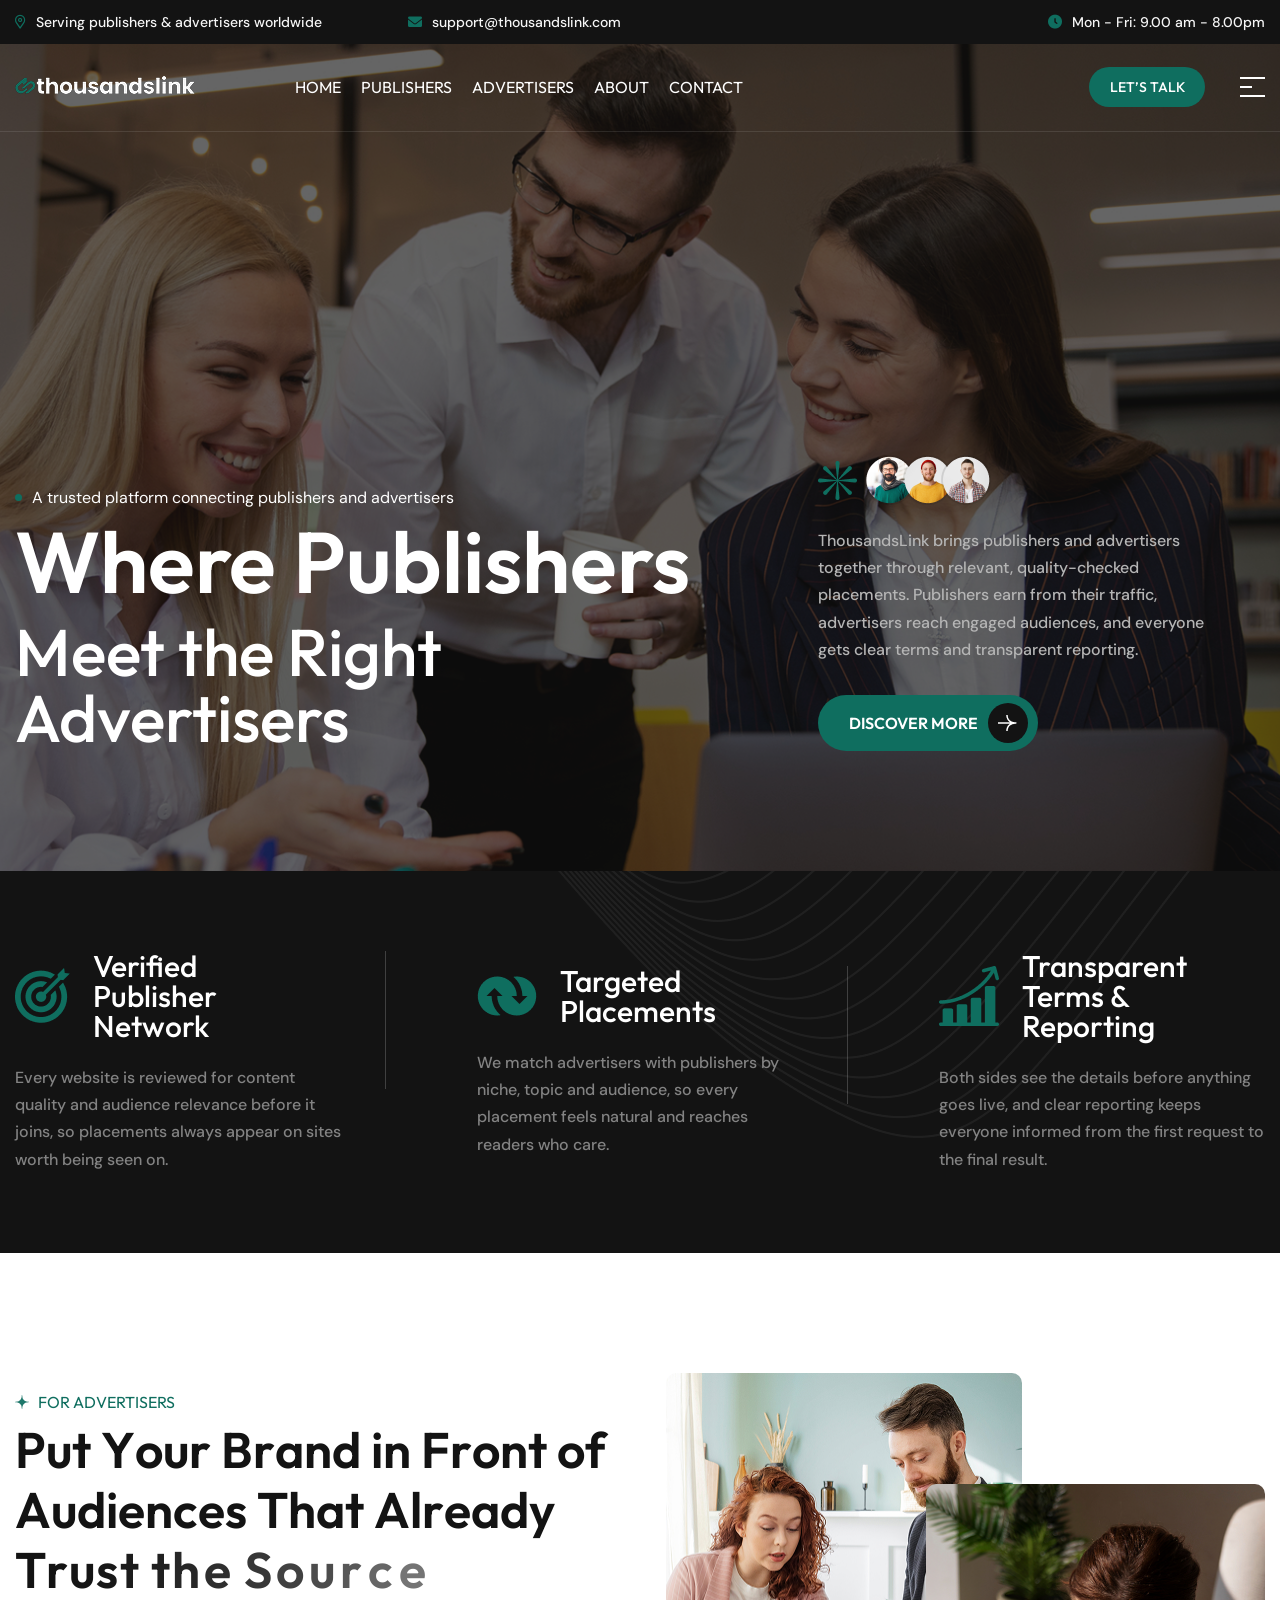
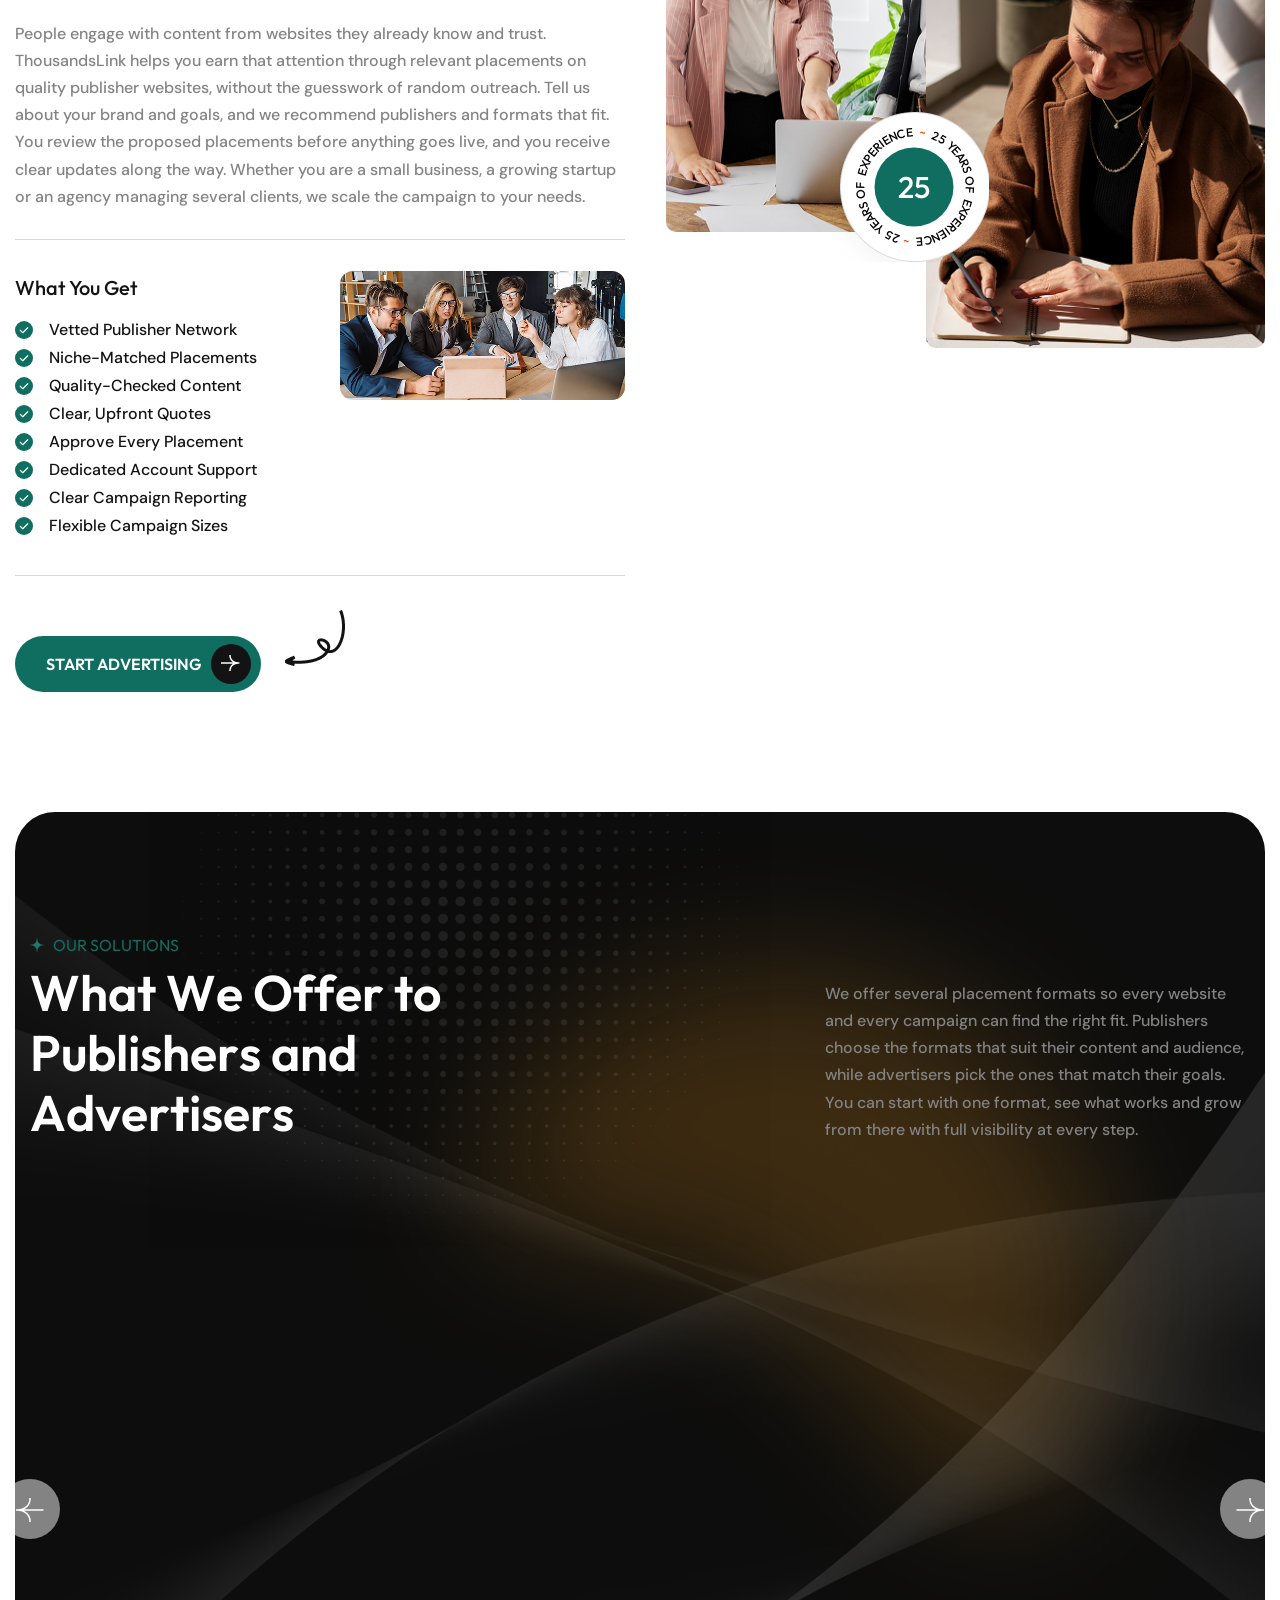
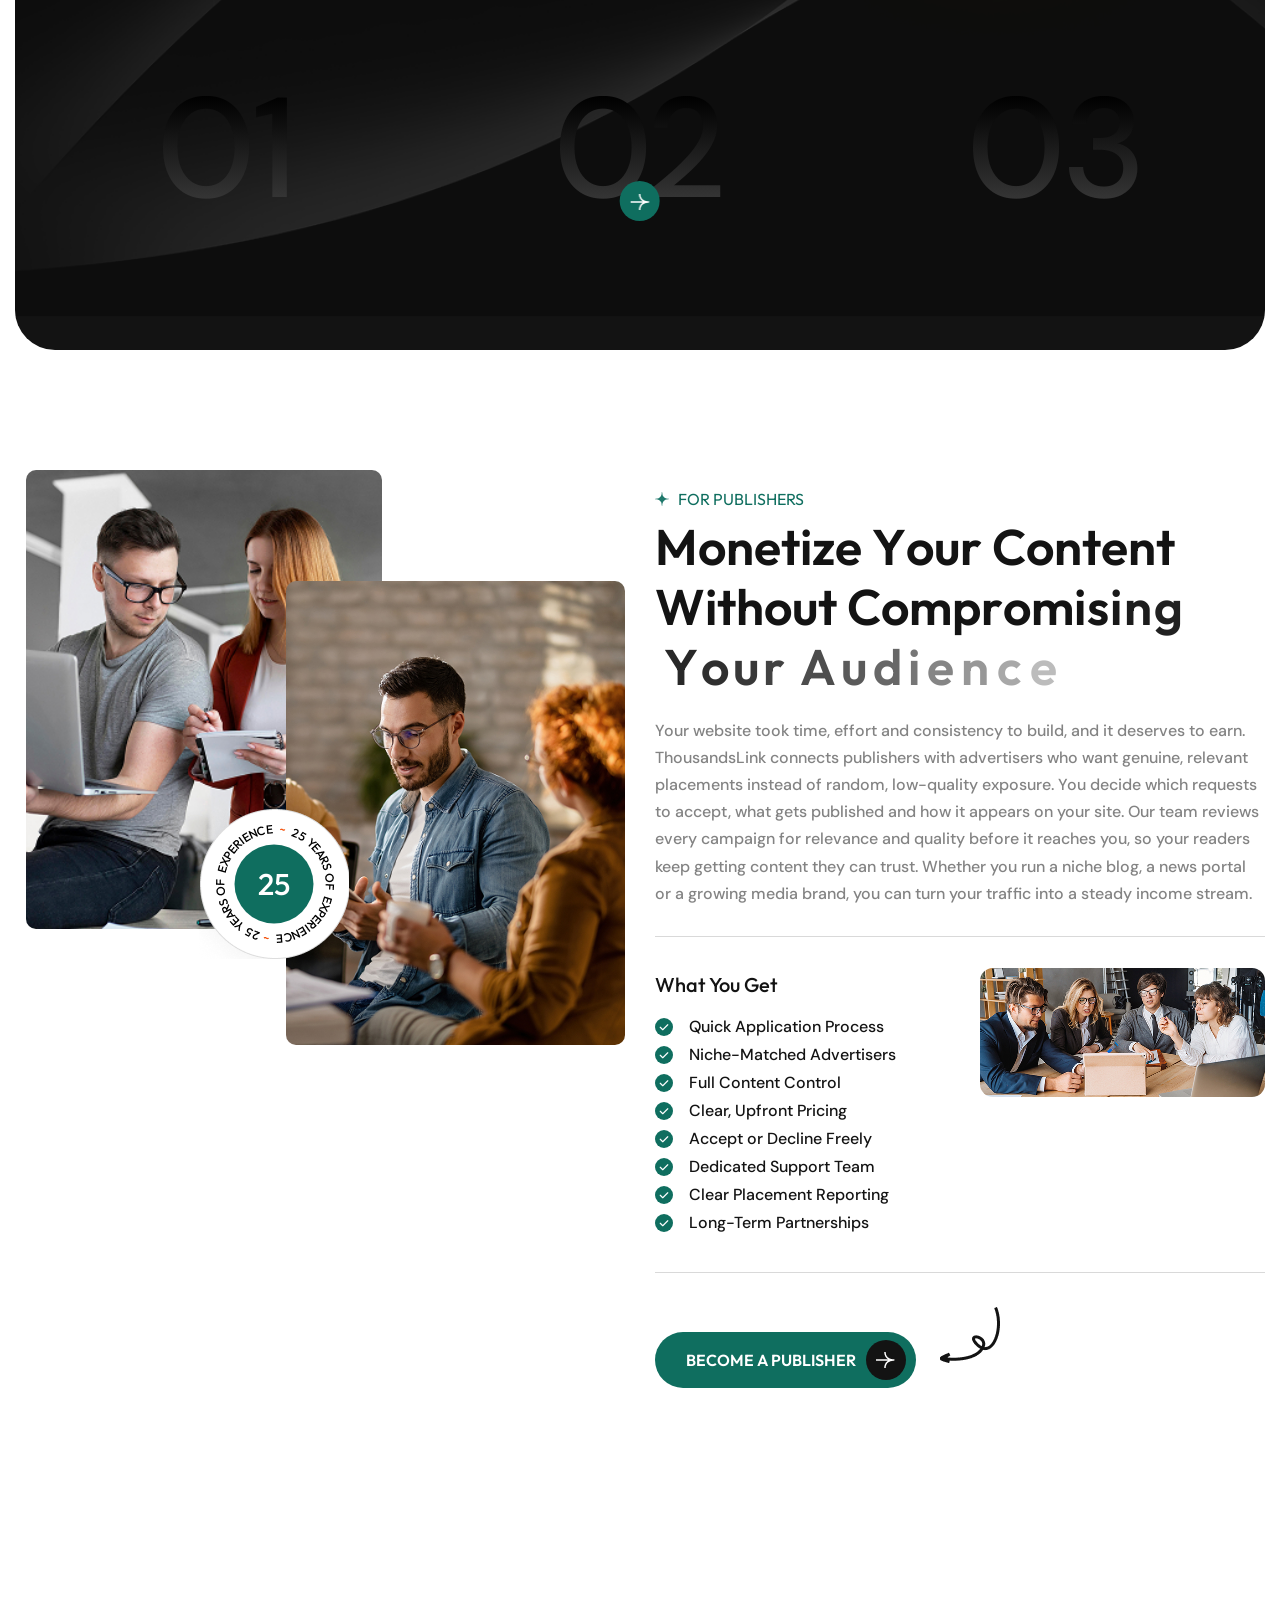
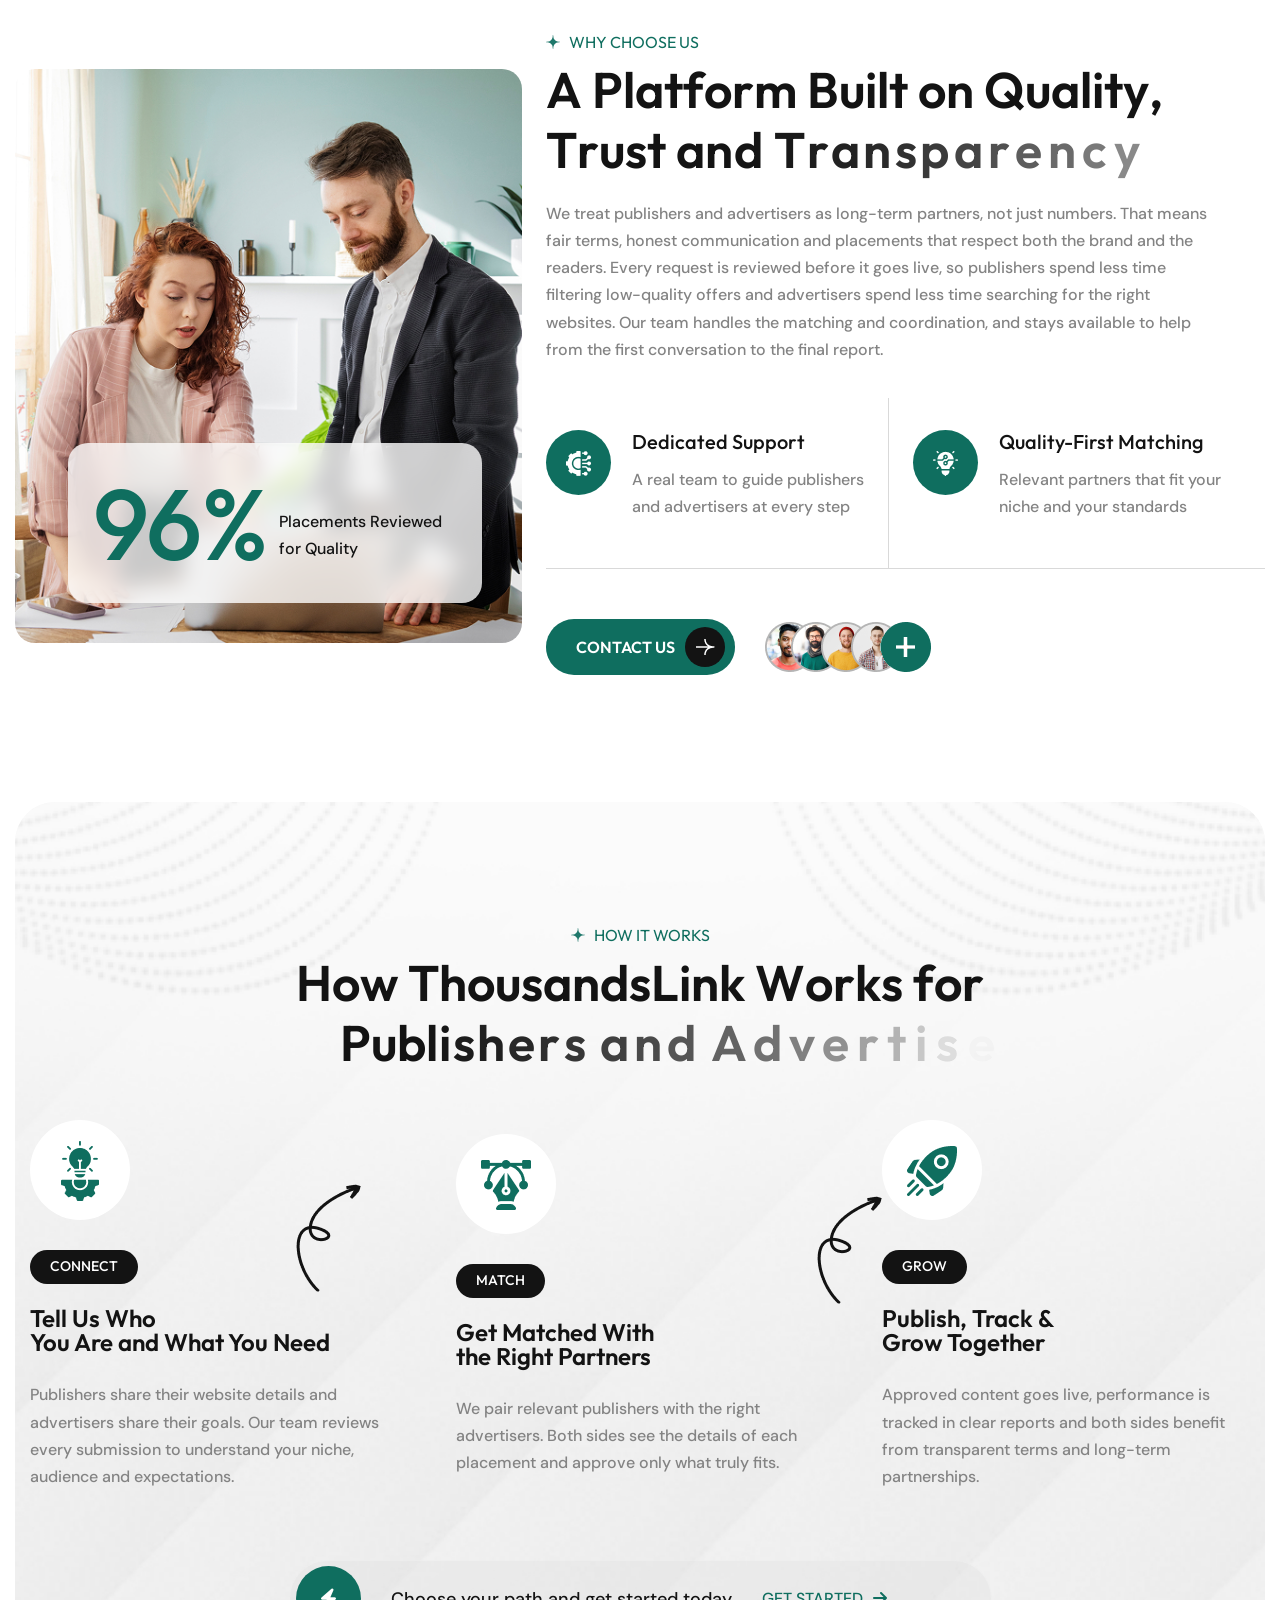
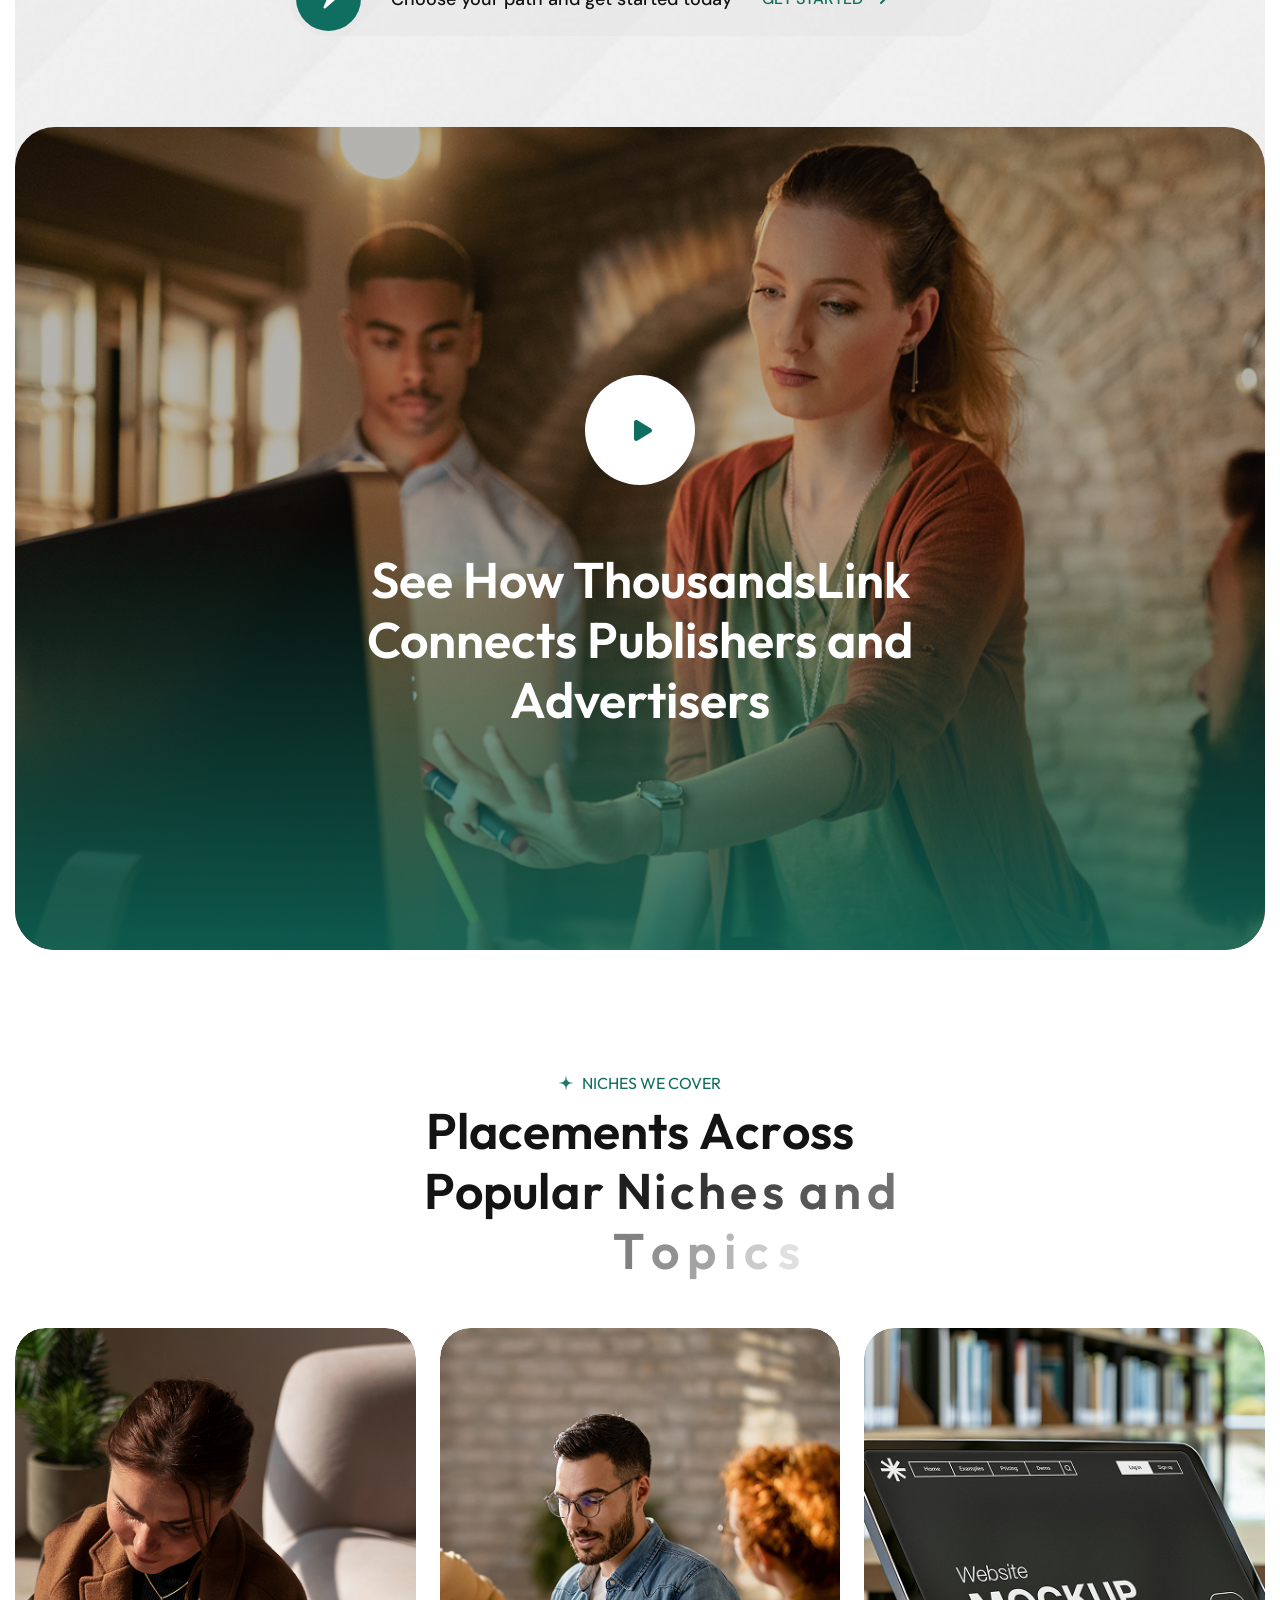
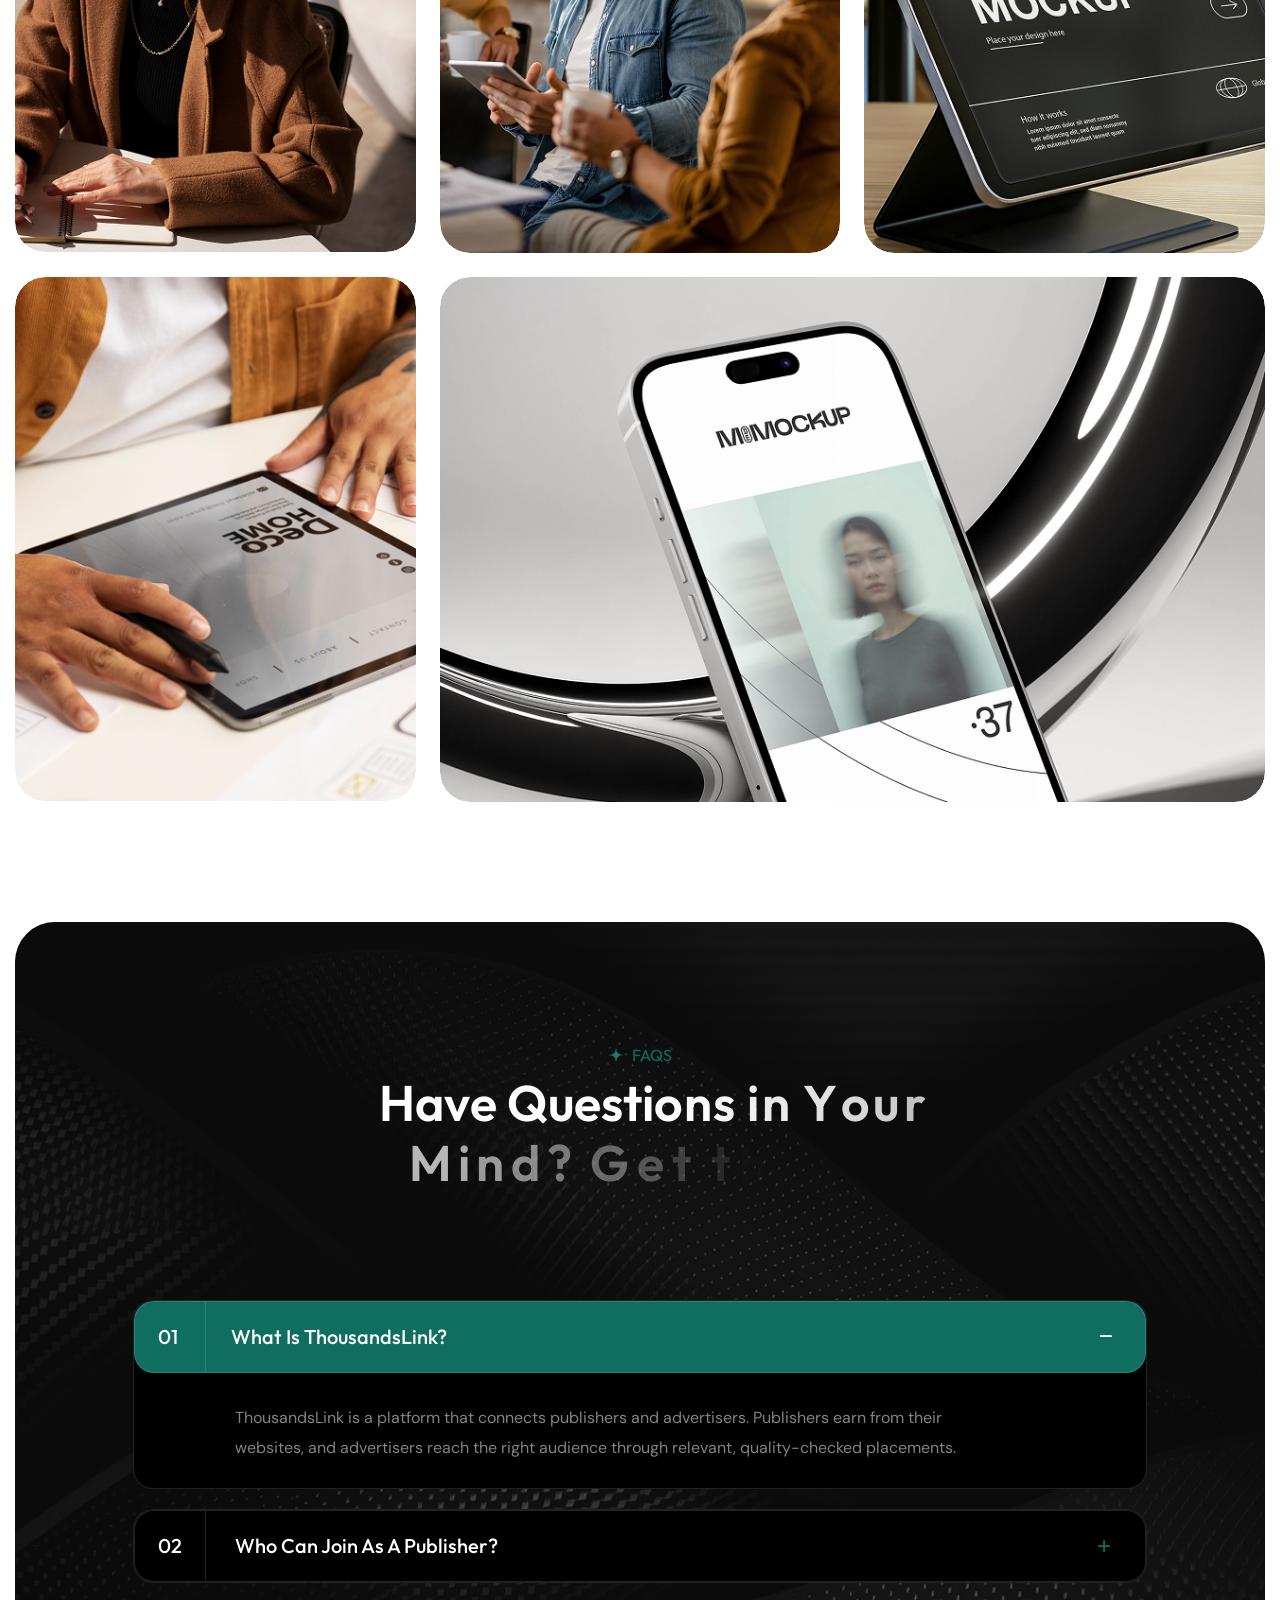
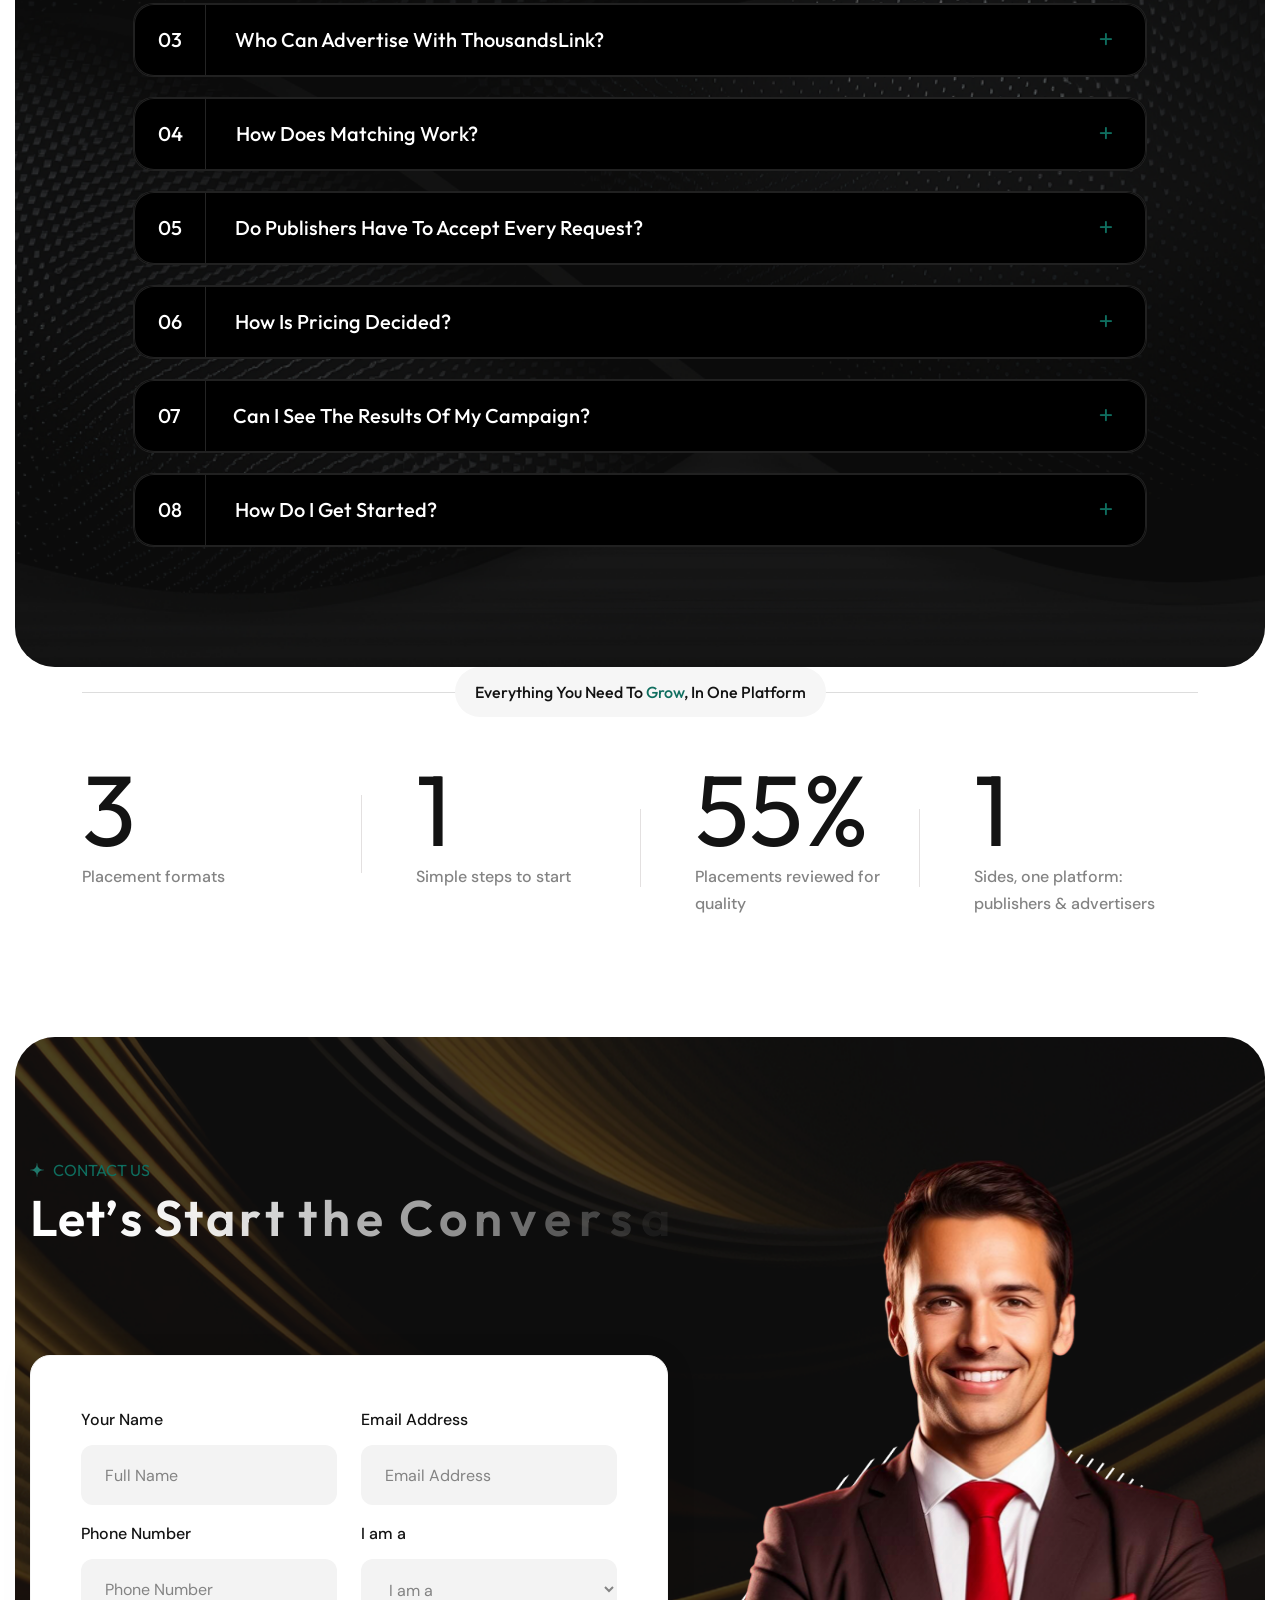
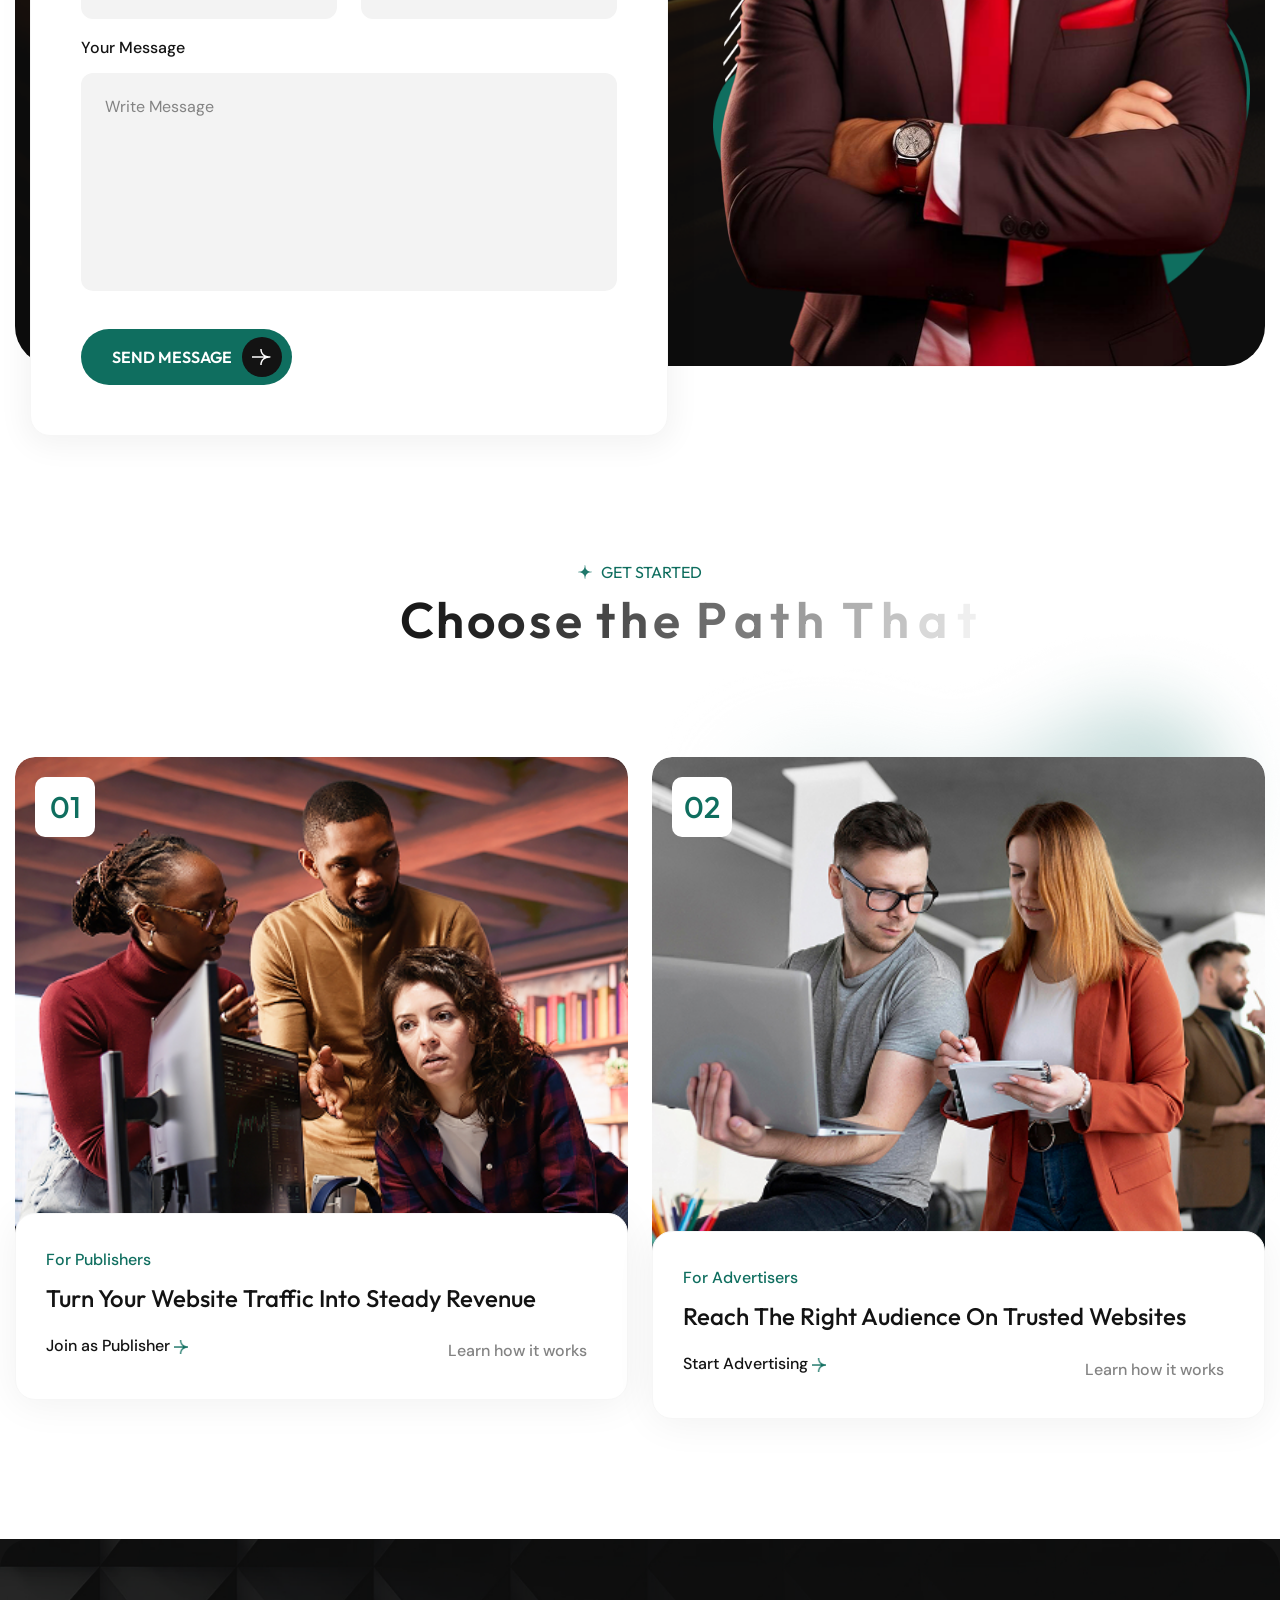
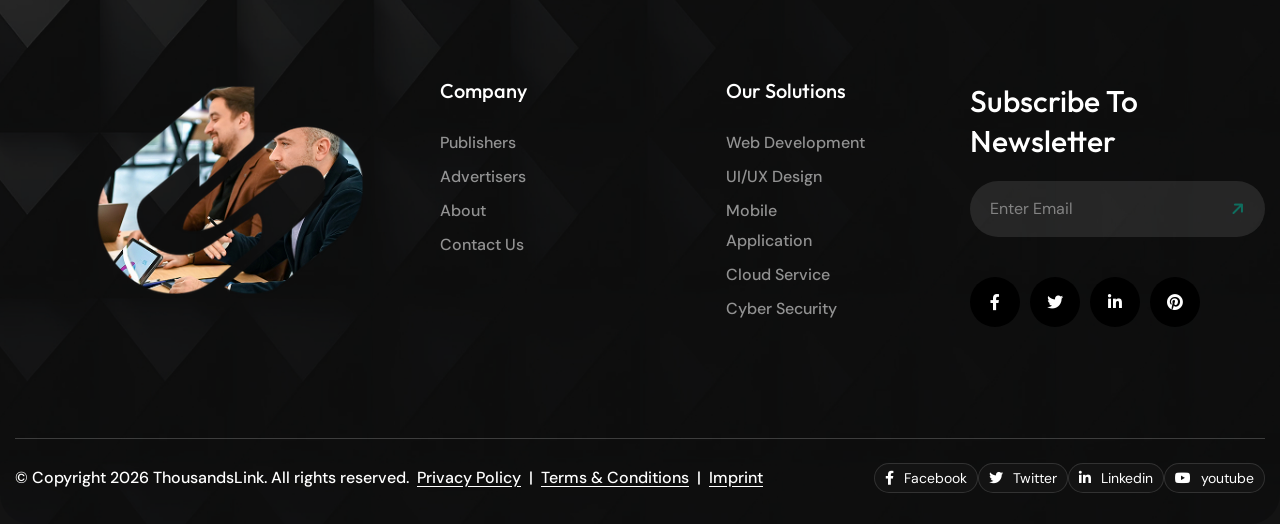
==== commit 2492d410: "Numbers removed and legals removed" ====
--- a/index.html
+++ b/index.html
@@ -1363,11 +1363,10 @@
                 <div class="h5 widget-title">Company</div>
                 <div class="widget-content">
                   <ul class="user-links">
-                    <li><a href="about.html">About</a></li>
                     <li><a href="publishers.html">Publishers</a></li>
                     <li><a href="advertisers.html">Advertisers</a></li>
-                    <li><a href="privacy.html">Privacy Policy</a></li>
-                    <li><a href="terms.html">Terms & Conditions</a></li>
+                    <li><a href="about.html">About</a></li>
+                    <li><a href="contact.html">Contact Us</a></li>
                   </ul>
                 </div>
               </div>
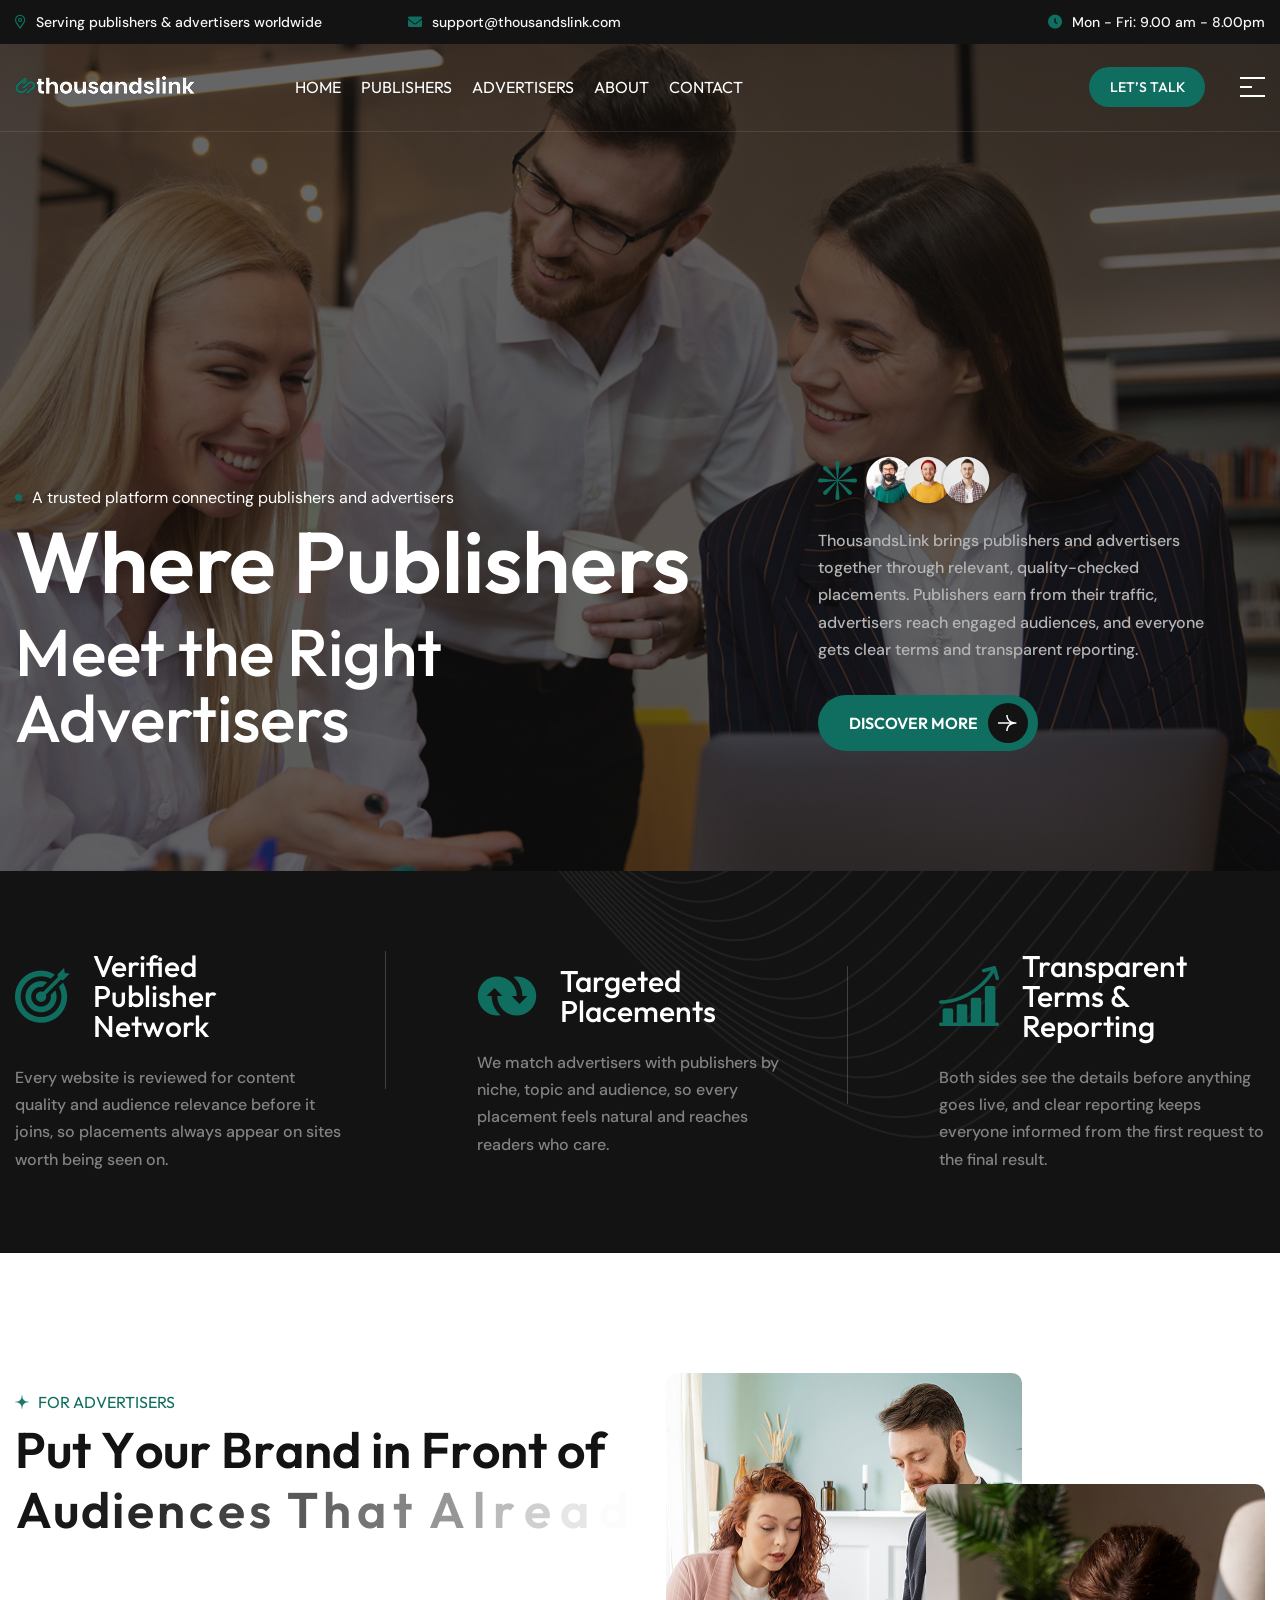
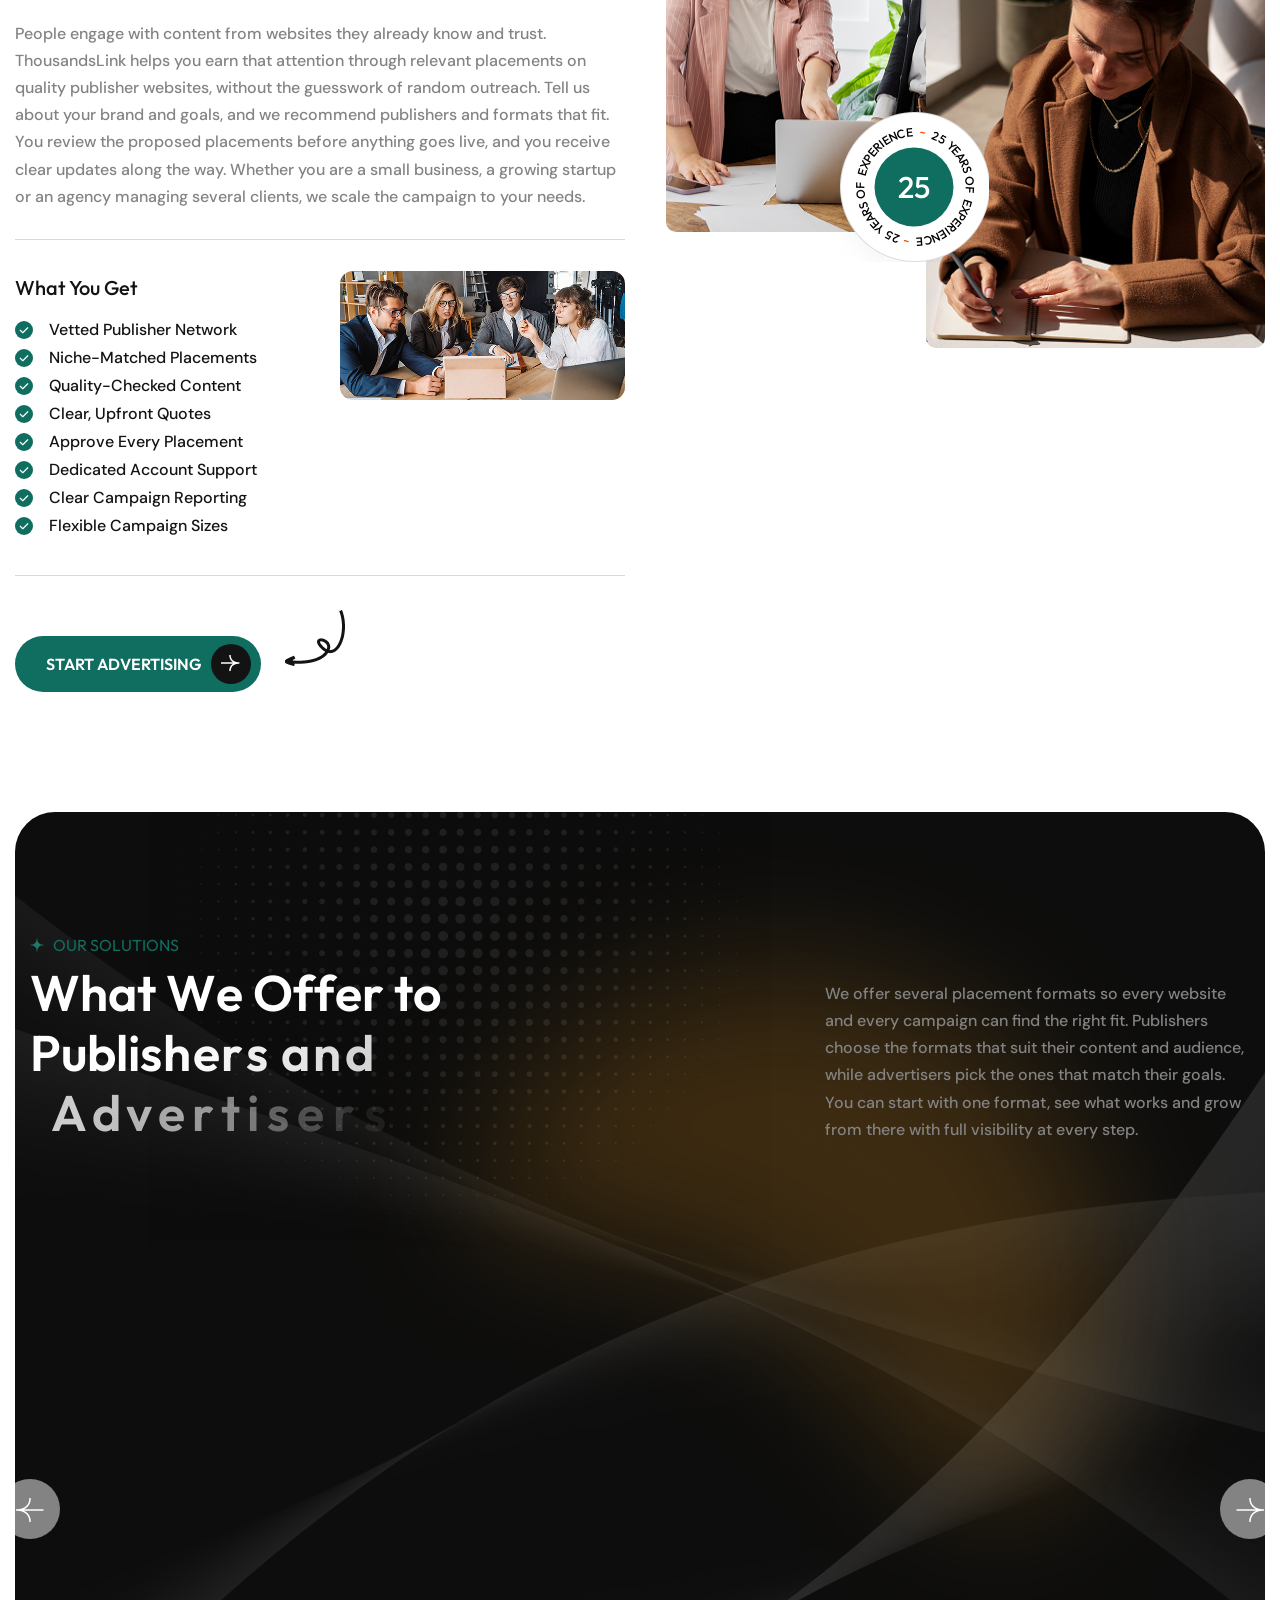
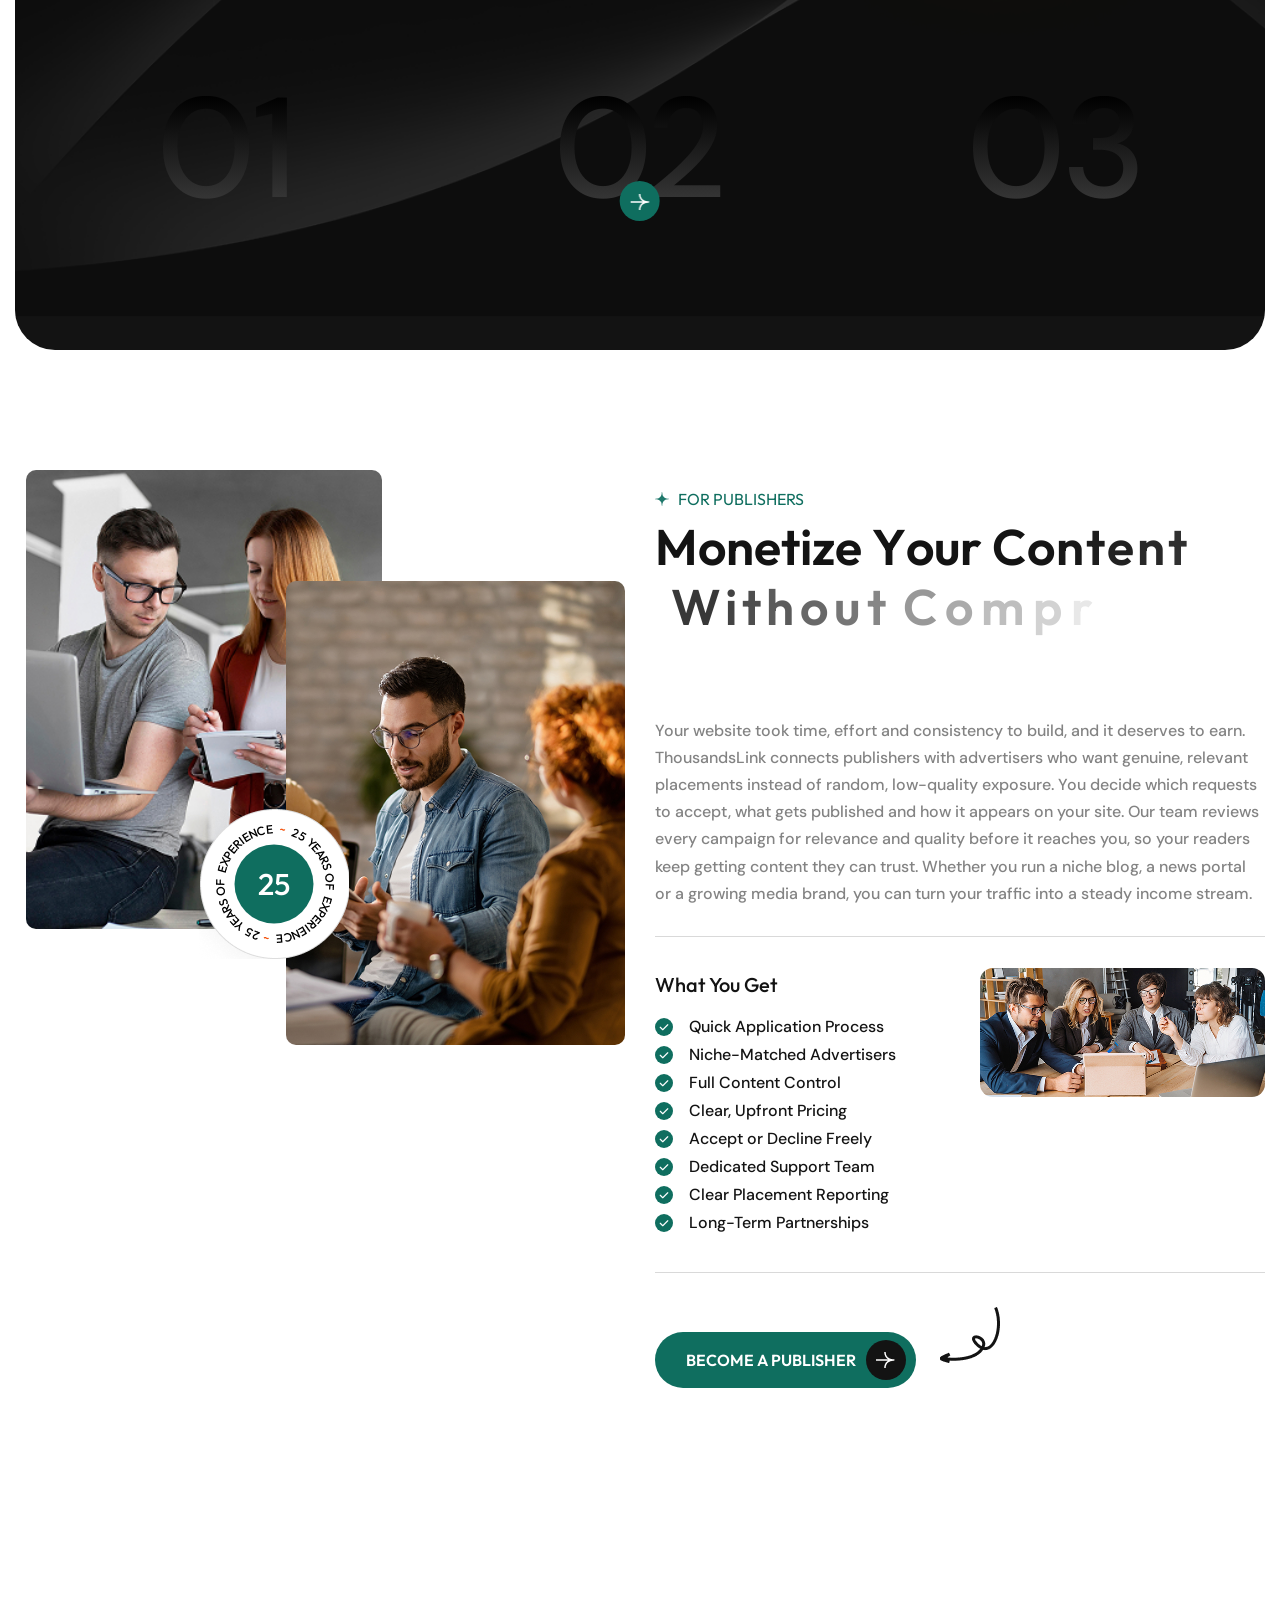
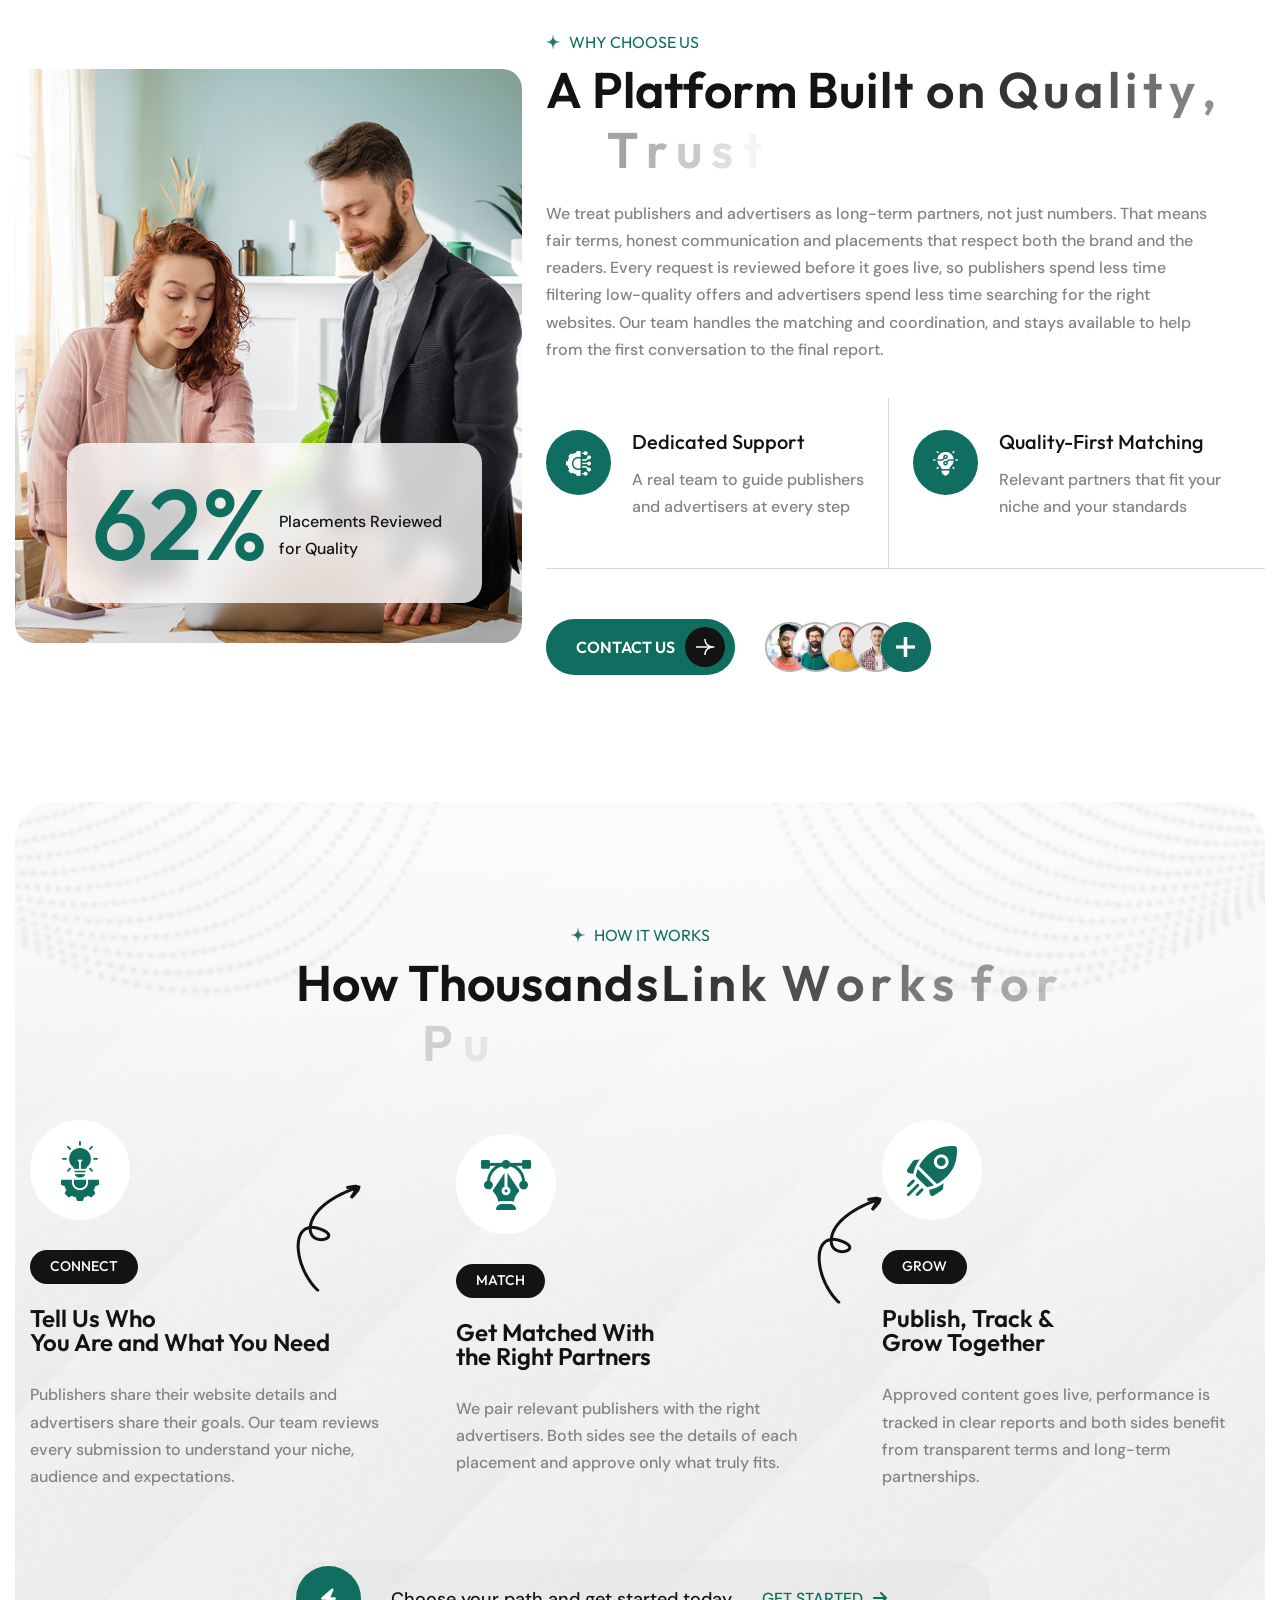
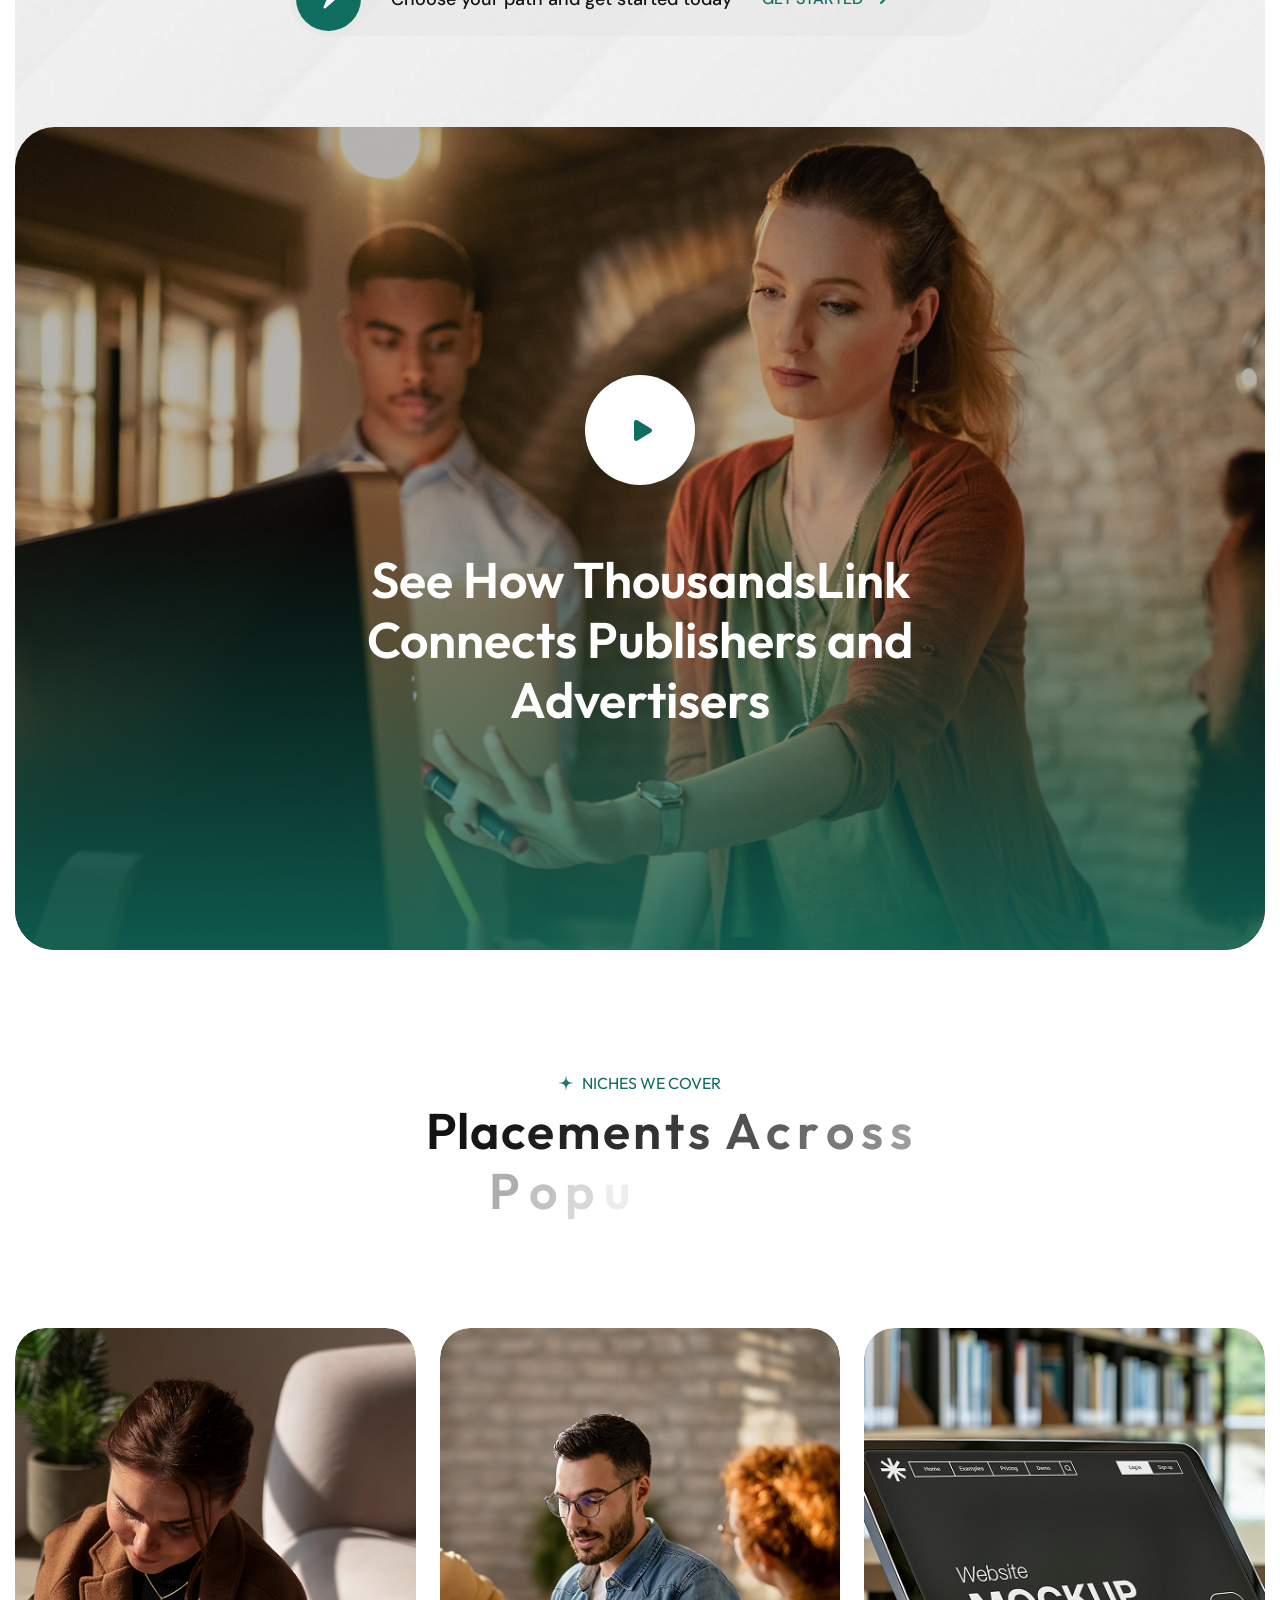
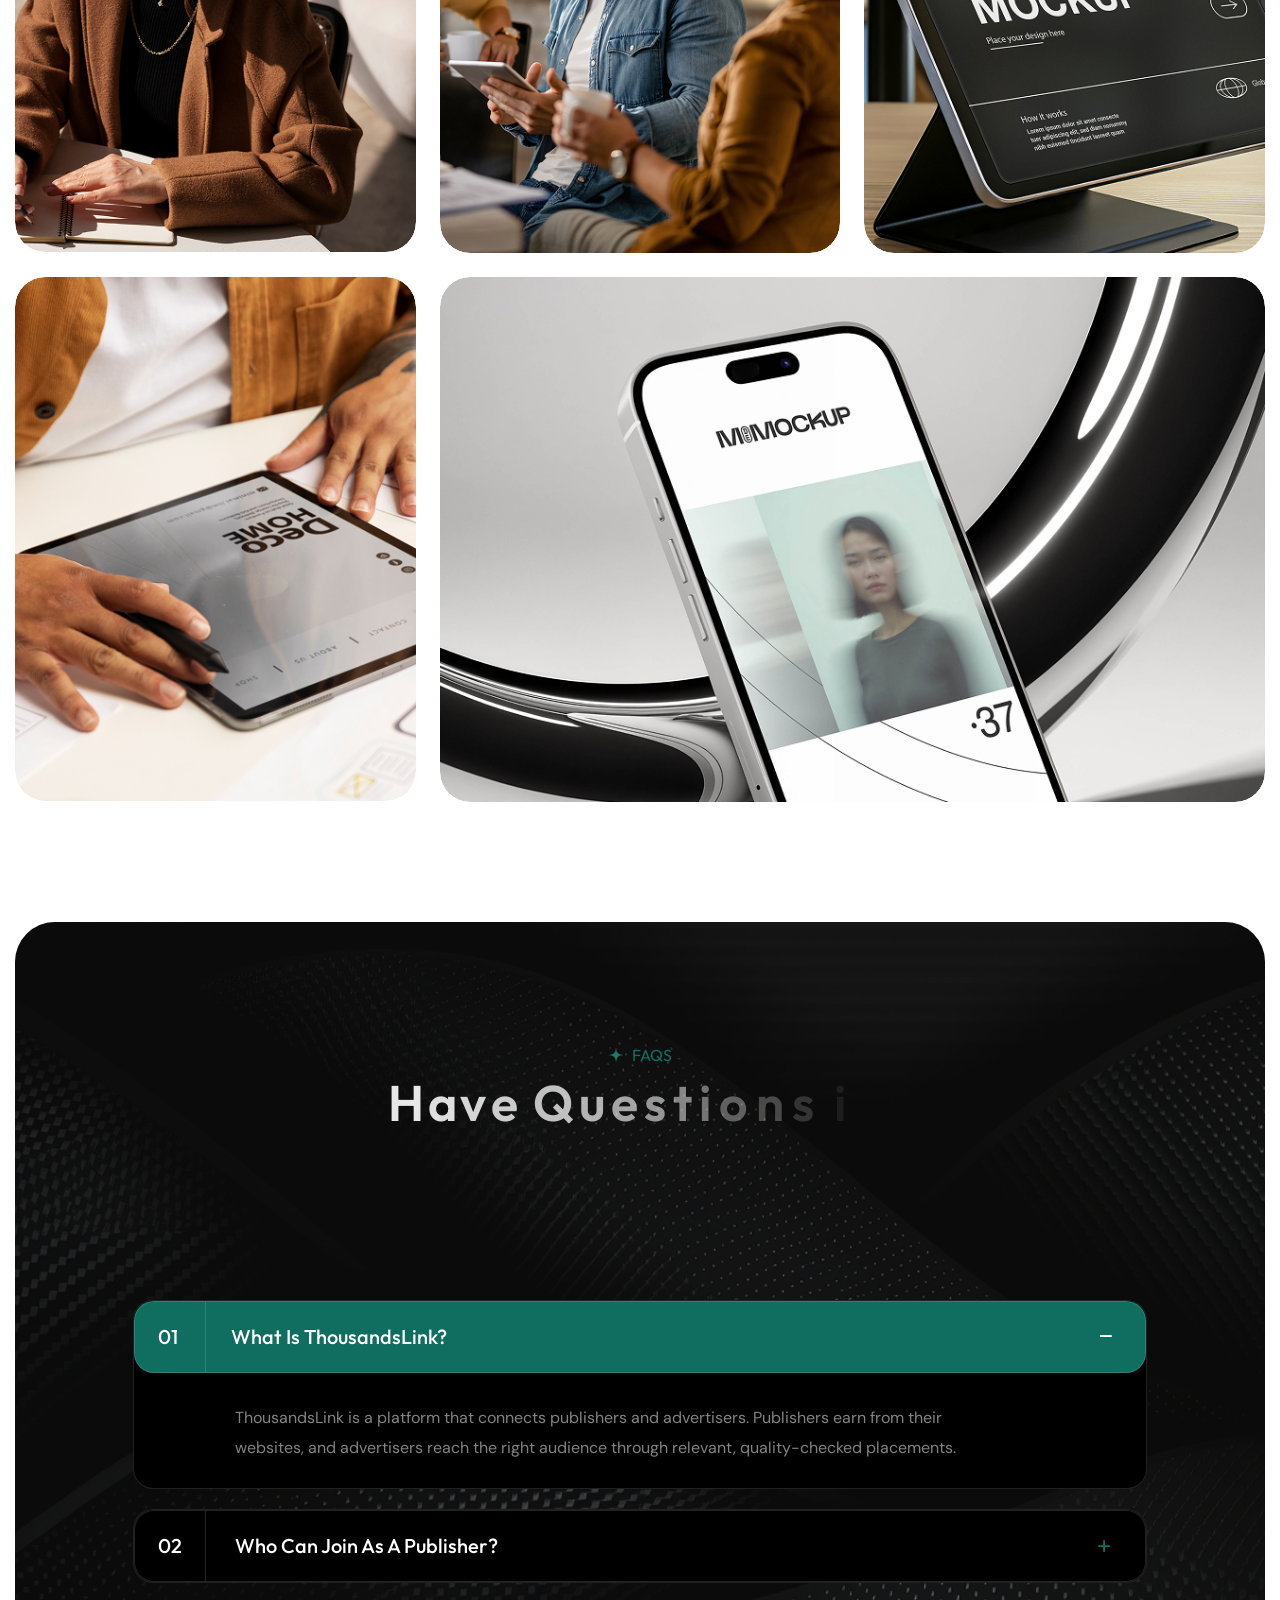
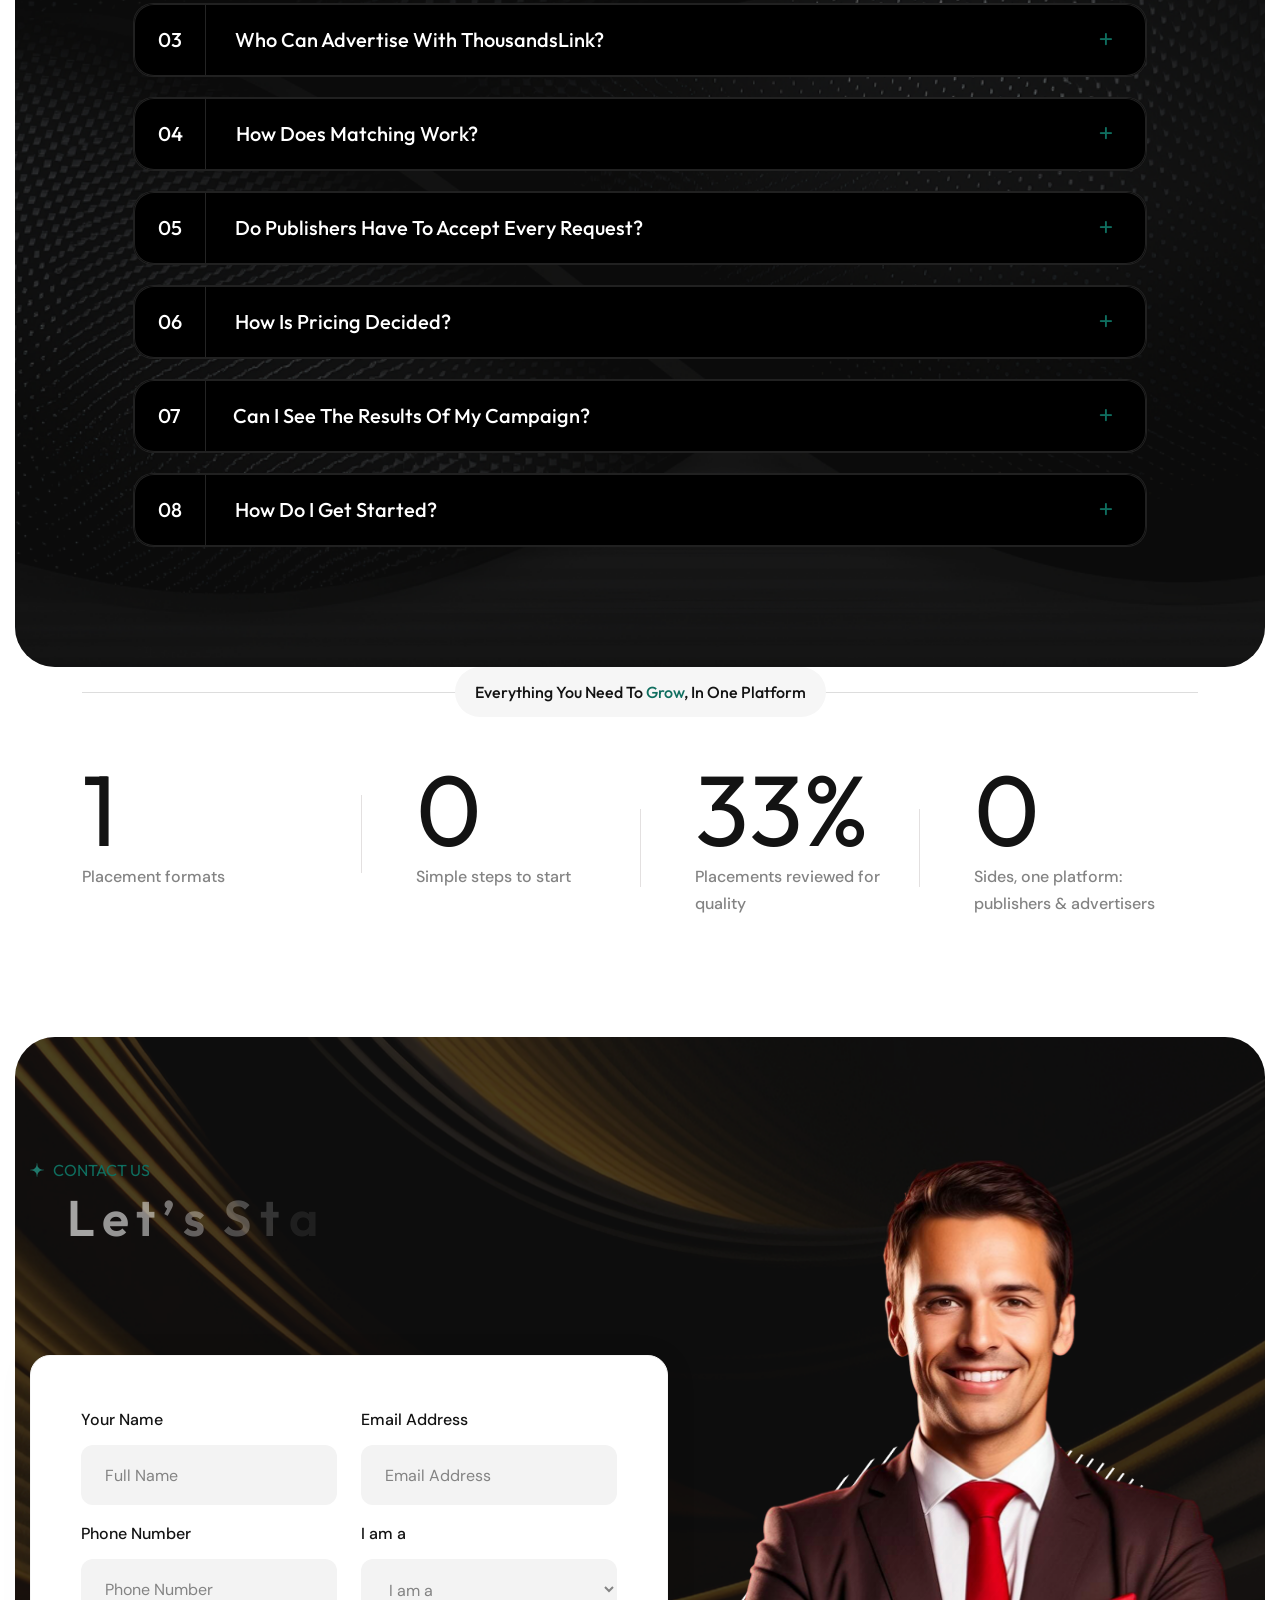
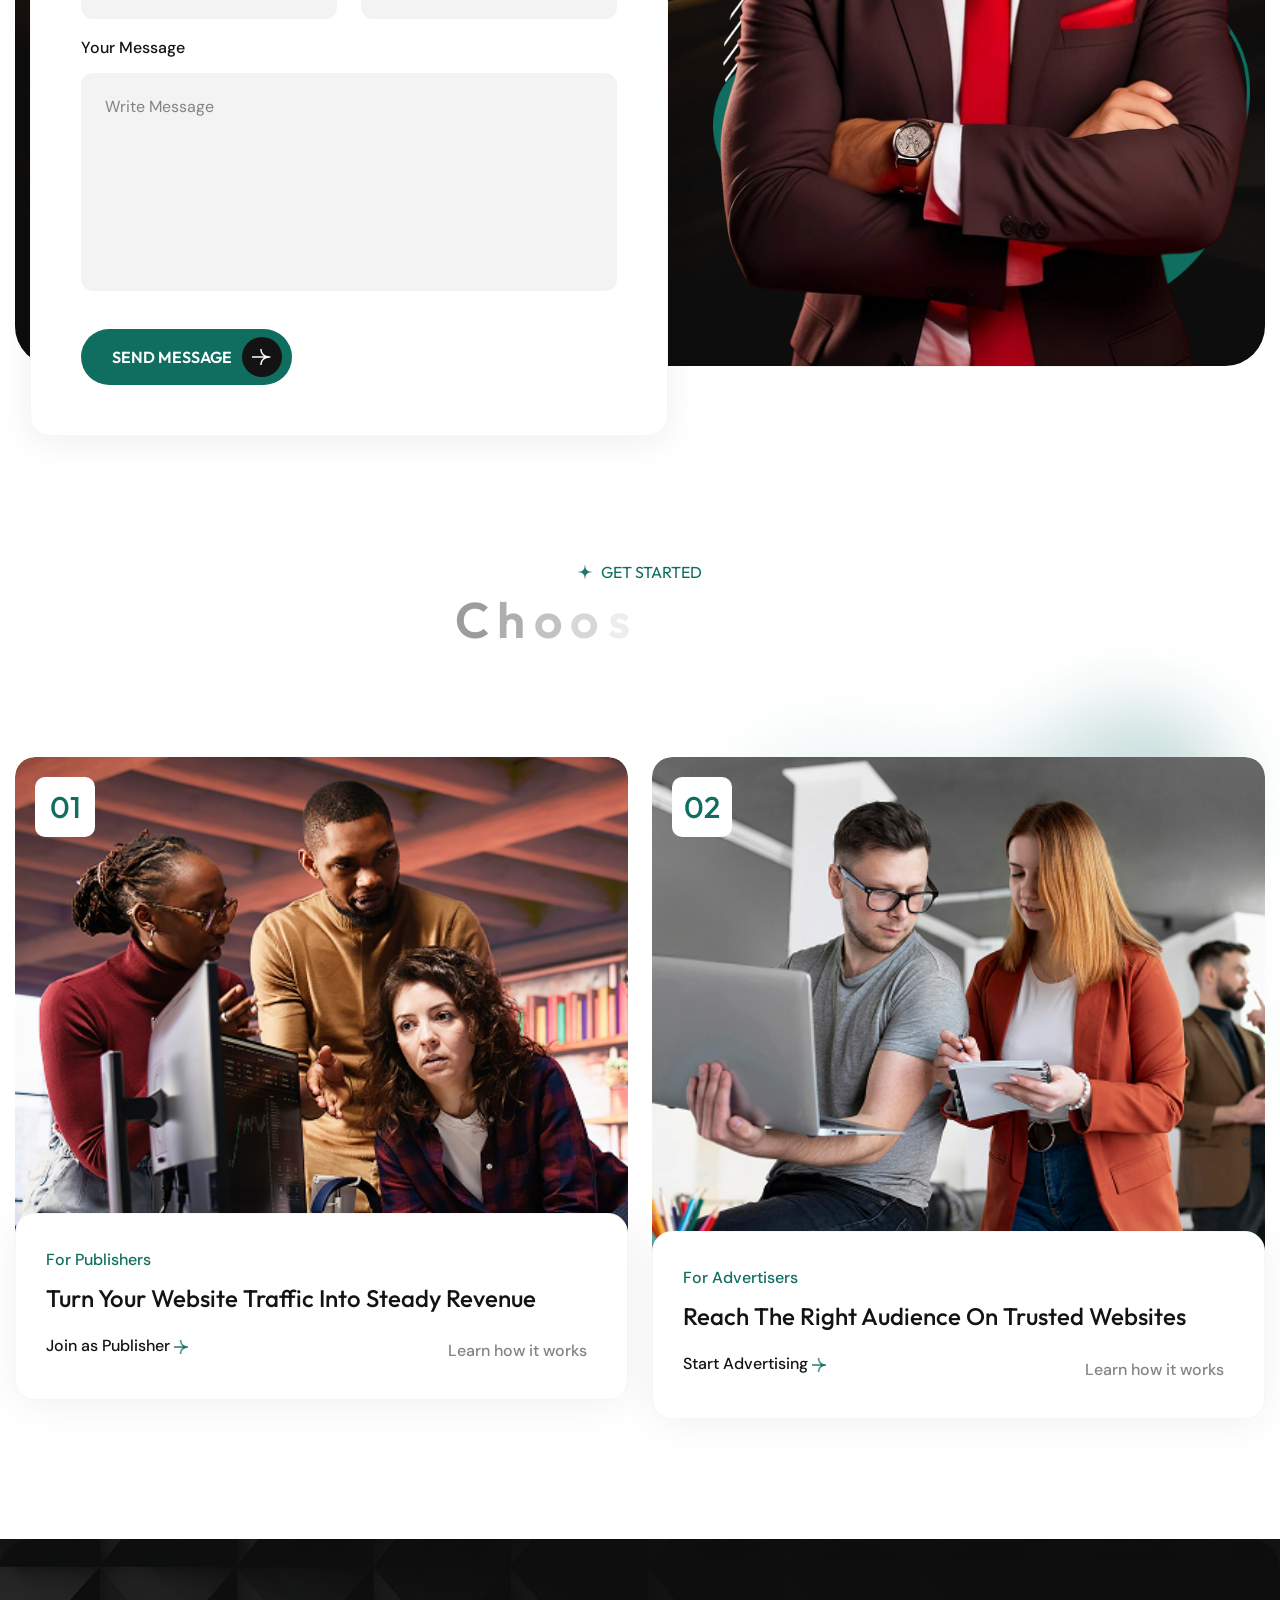
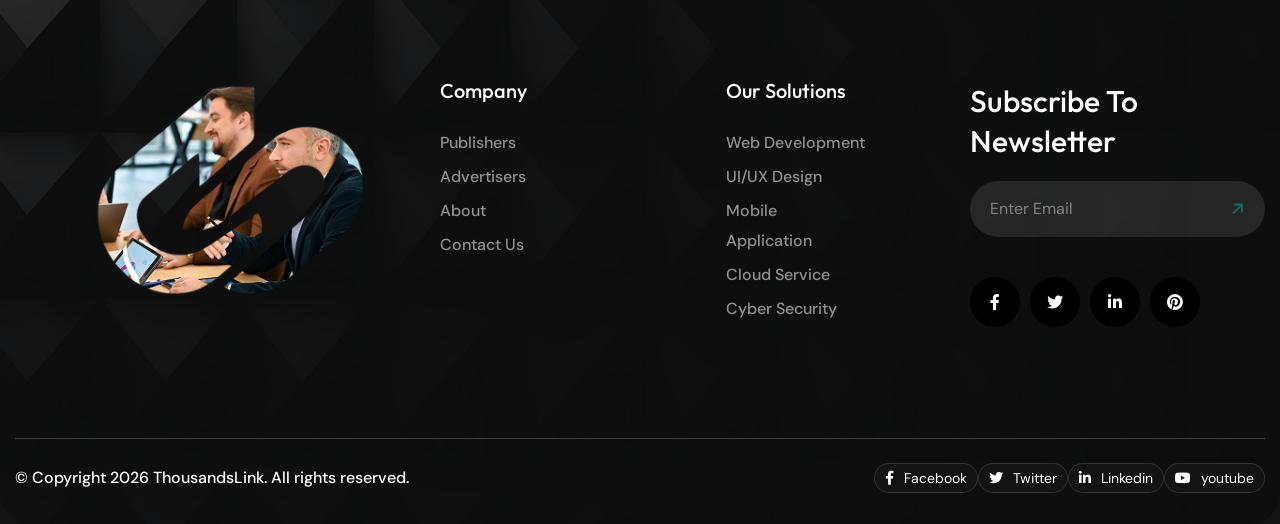
==== commit eb131169: "Numbers removed and legals removed" ====
--- a/index.html
+++ b/index.html
@@ -1409,7 +1409,7 @@
         </div>
         <div class="footer-bottom wow fadeInUp" data-wow-delay="600ms">
           <div class="inner-container">
-            <p>© Copyright 2026 ThousandsLink. All rights reserved. <a href="privacy.html">Privacy Policy</a> | <a href="terms.html">Terms &amp; Conditions</a> | <a href="imprint.html">Imprint</a></p>
+            <p>© Copyright 2026 ThousandsLink. All rights reserved. </p>
             <ul class="social-icon">
               <li>
                 <a href="#">
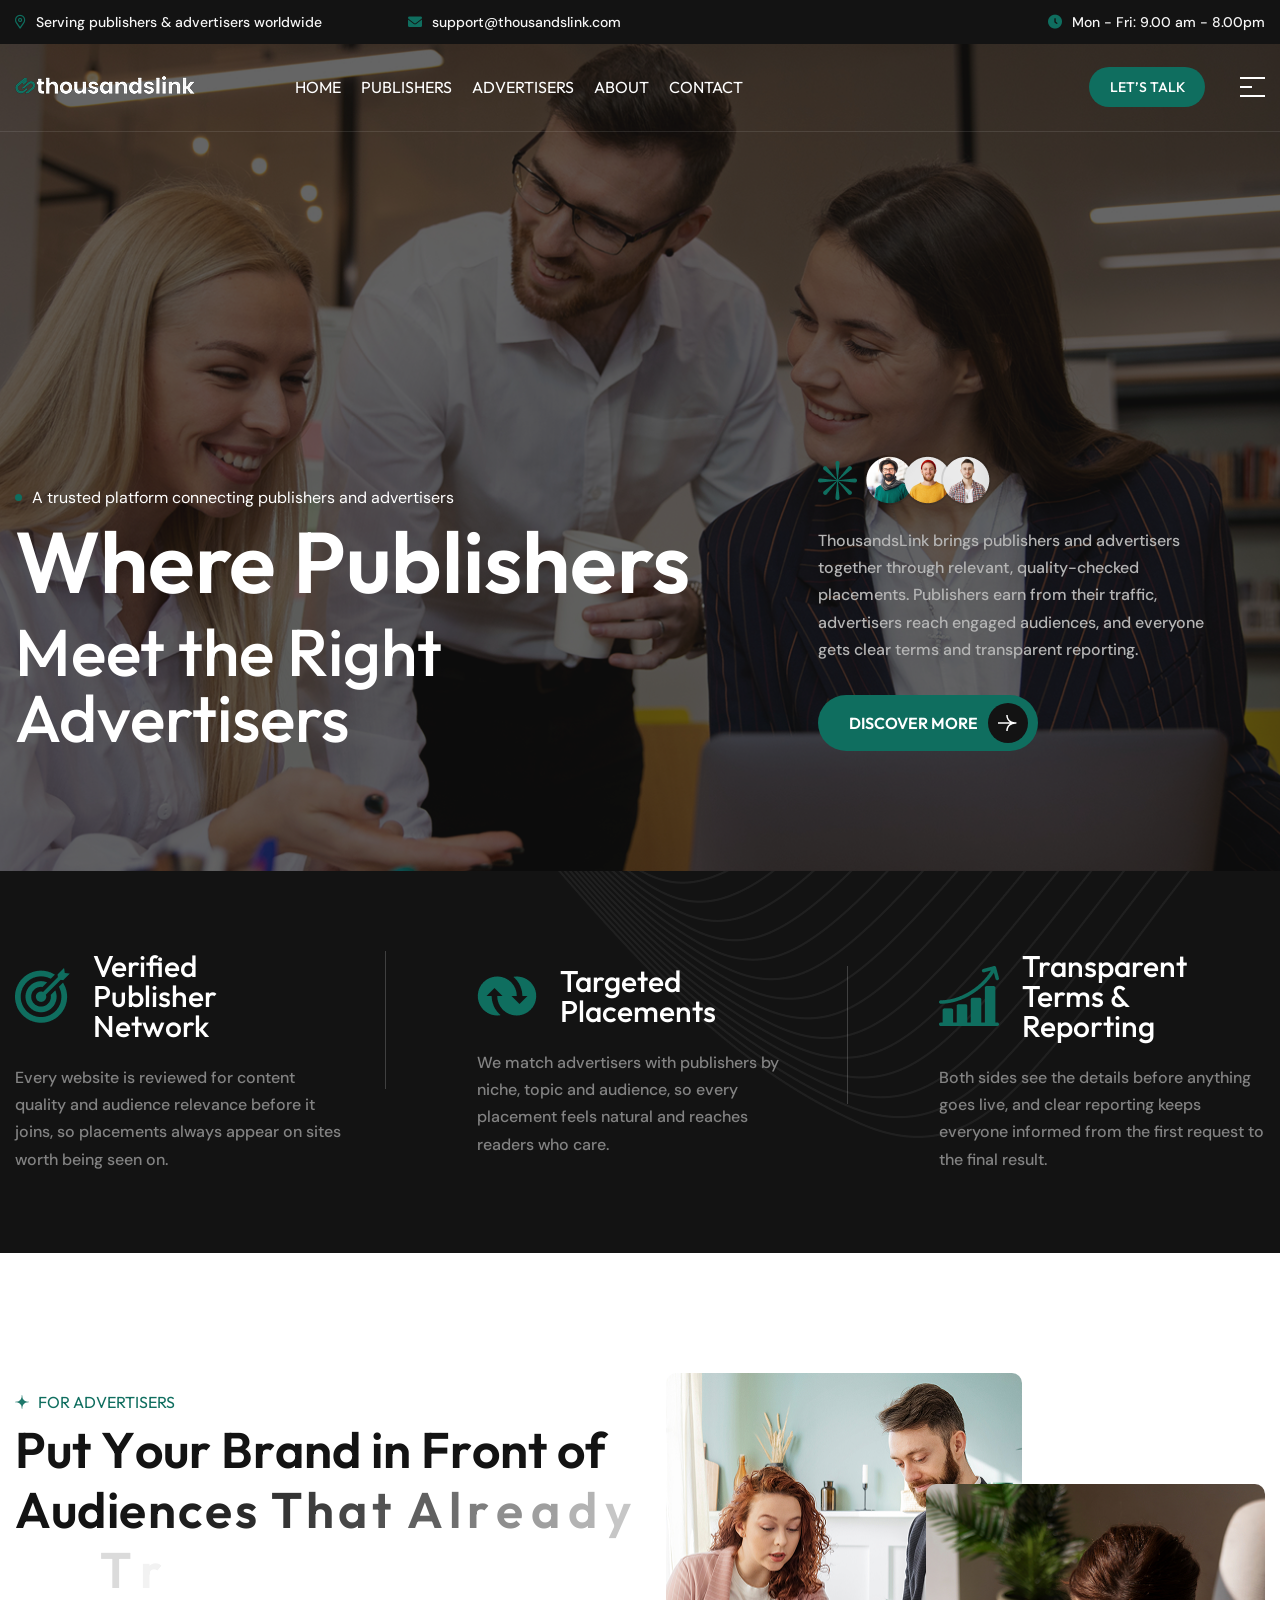
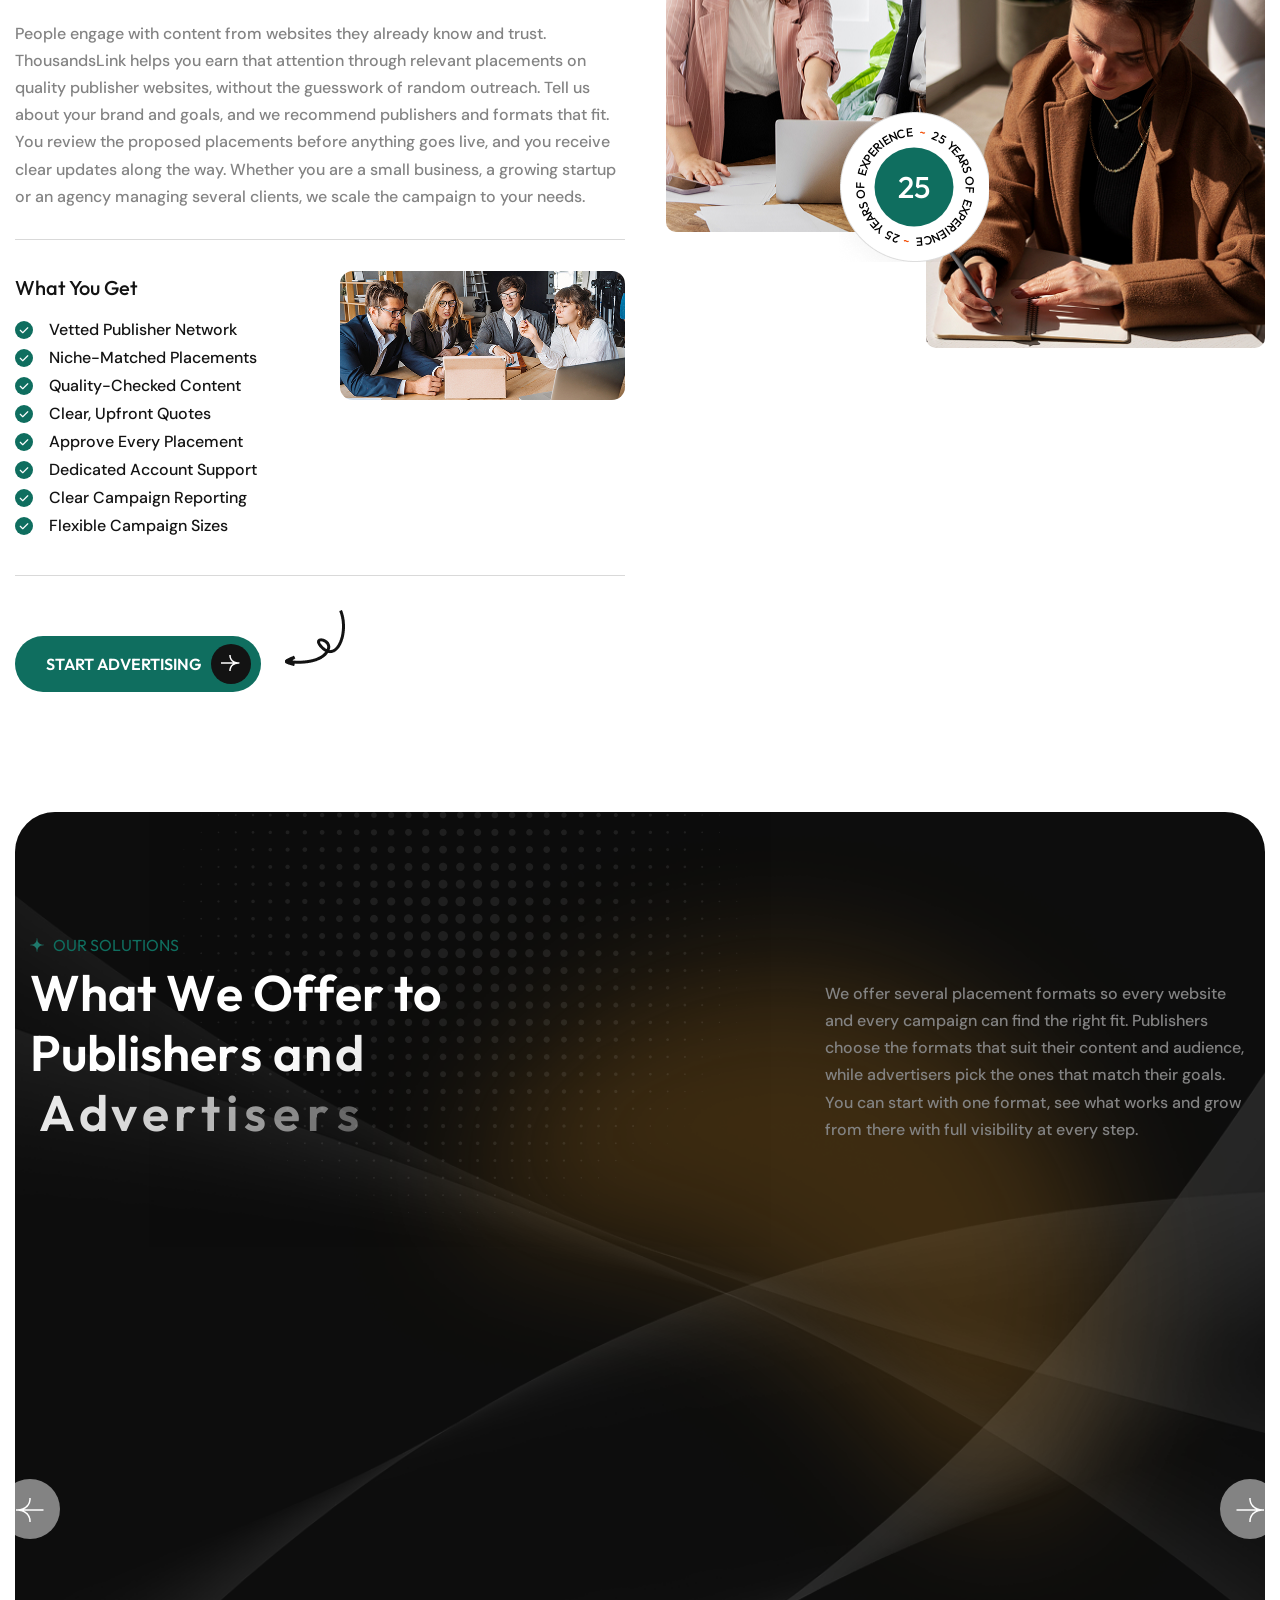
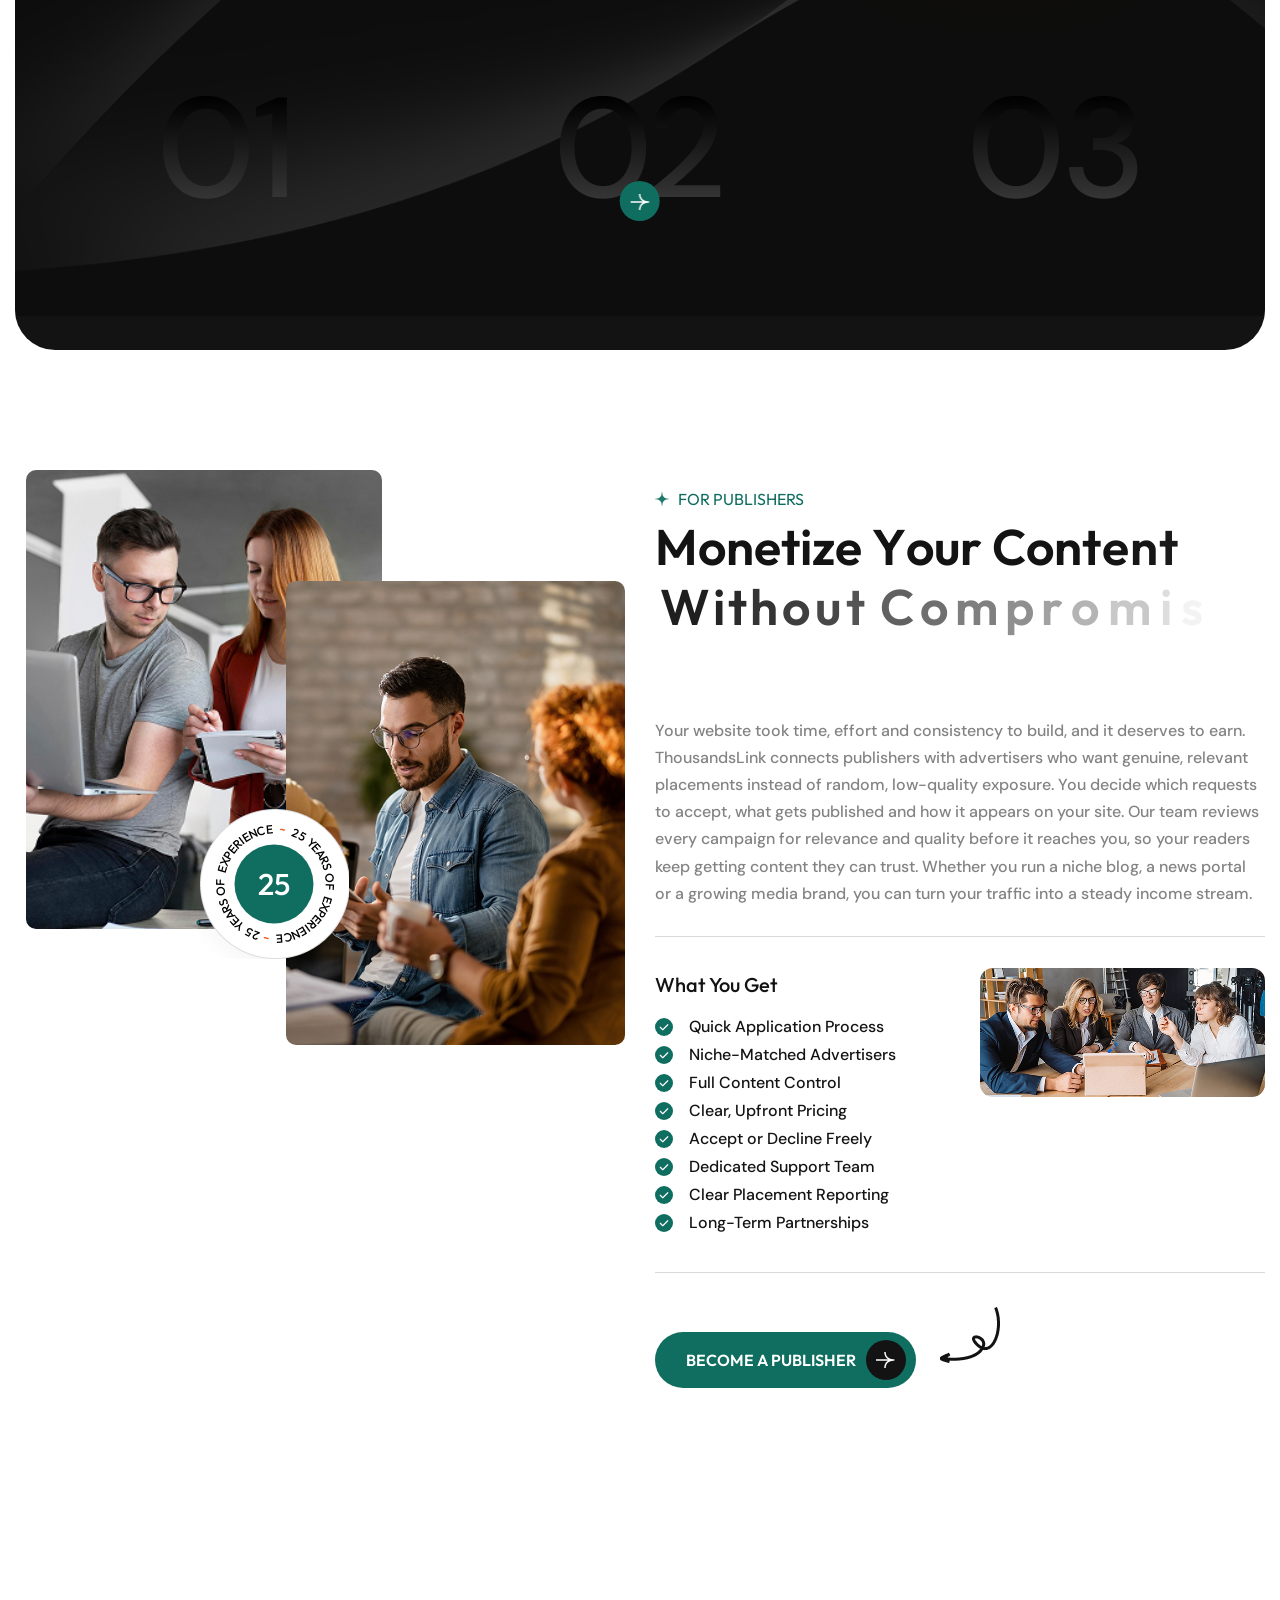
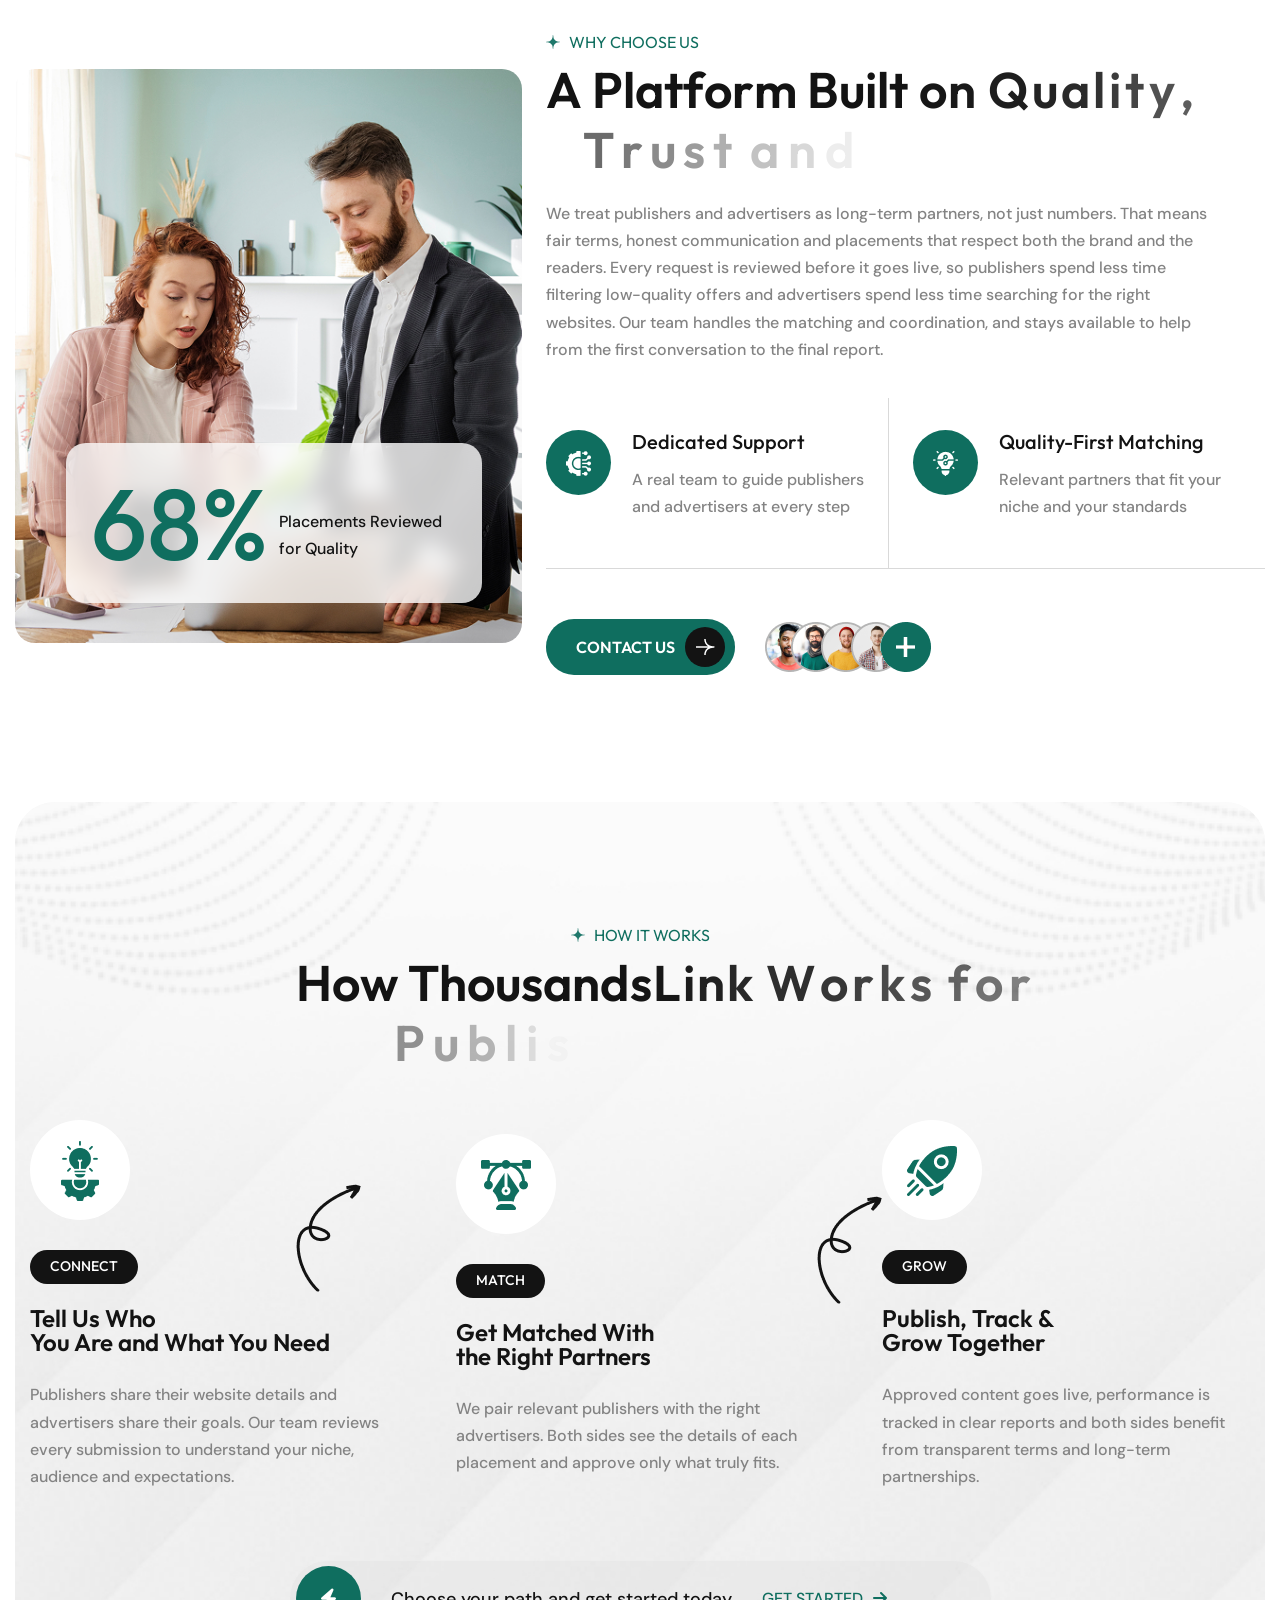
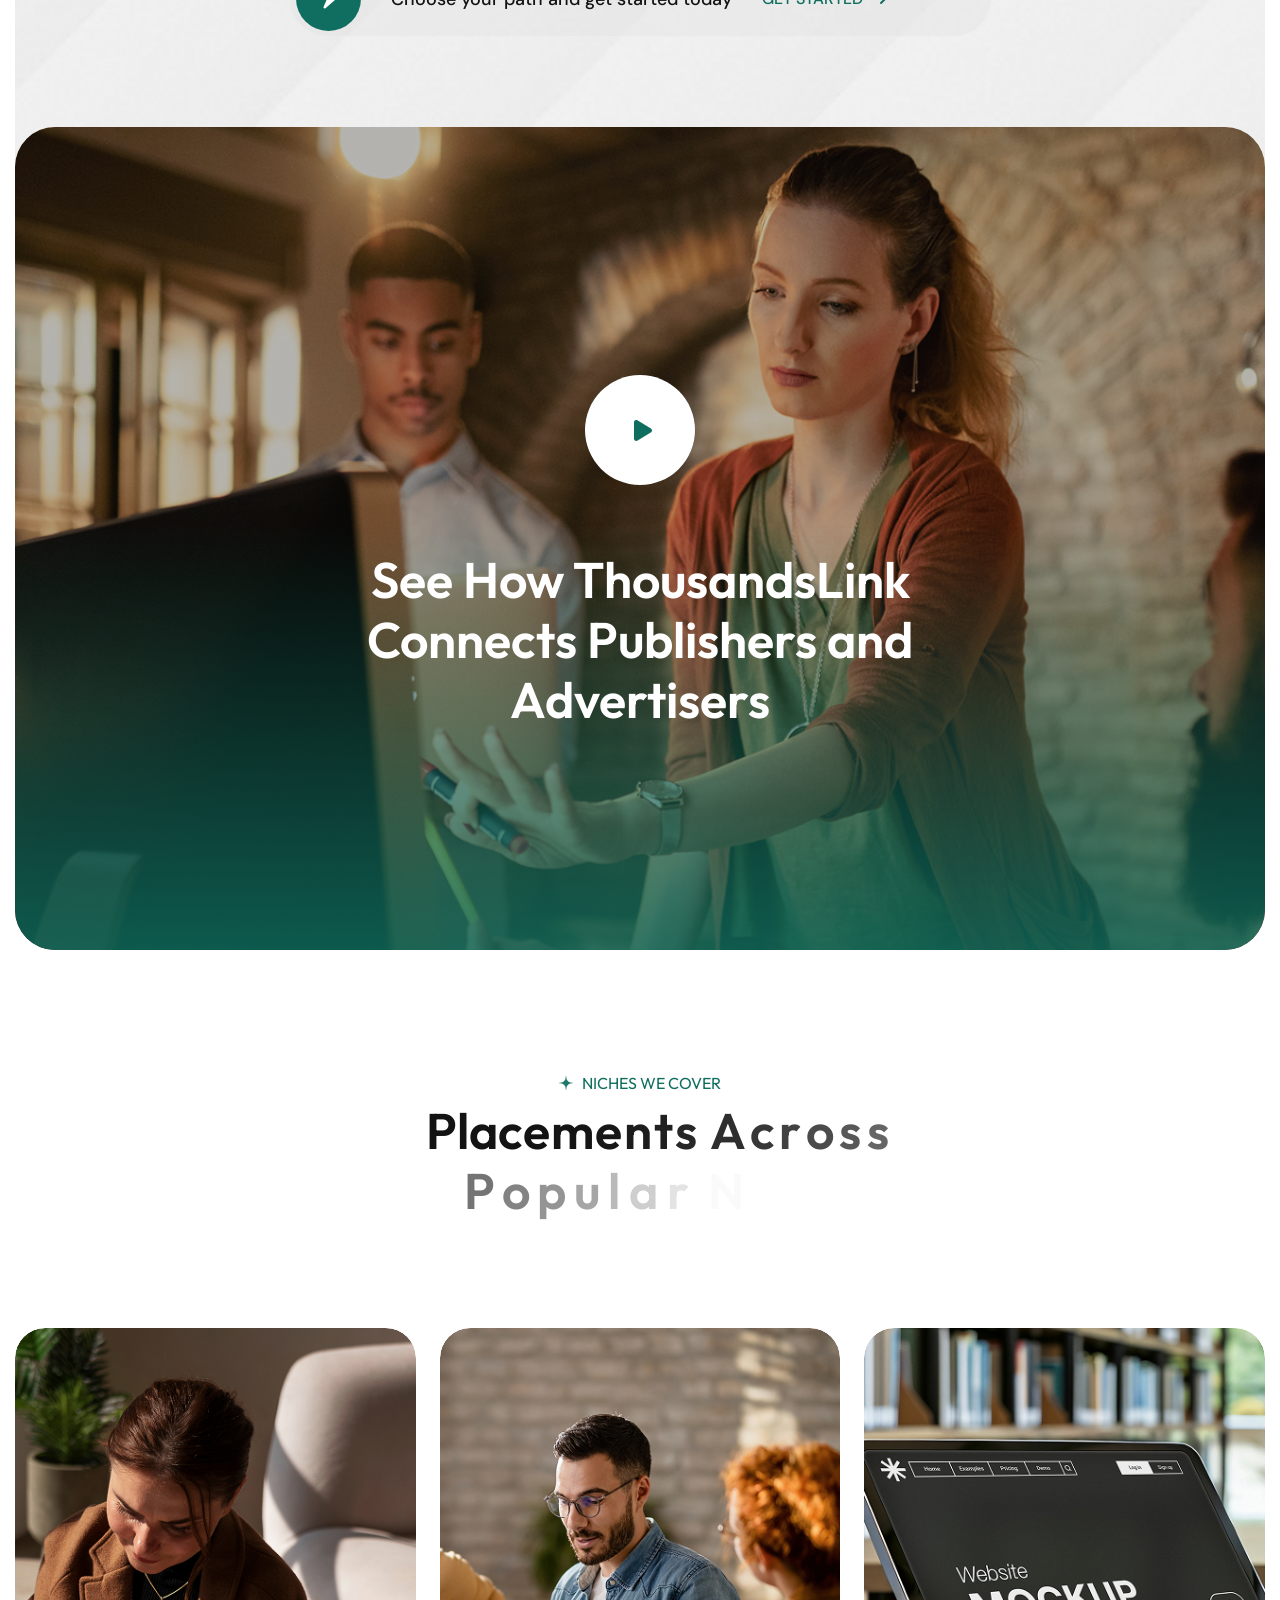
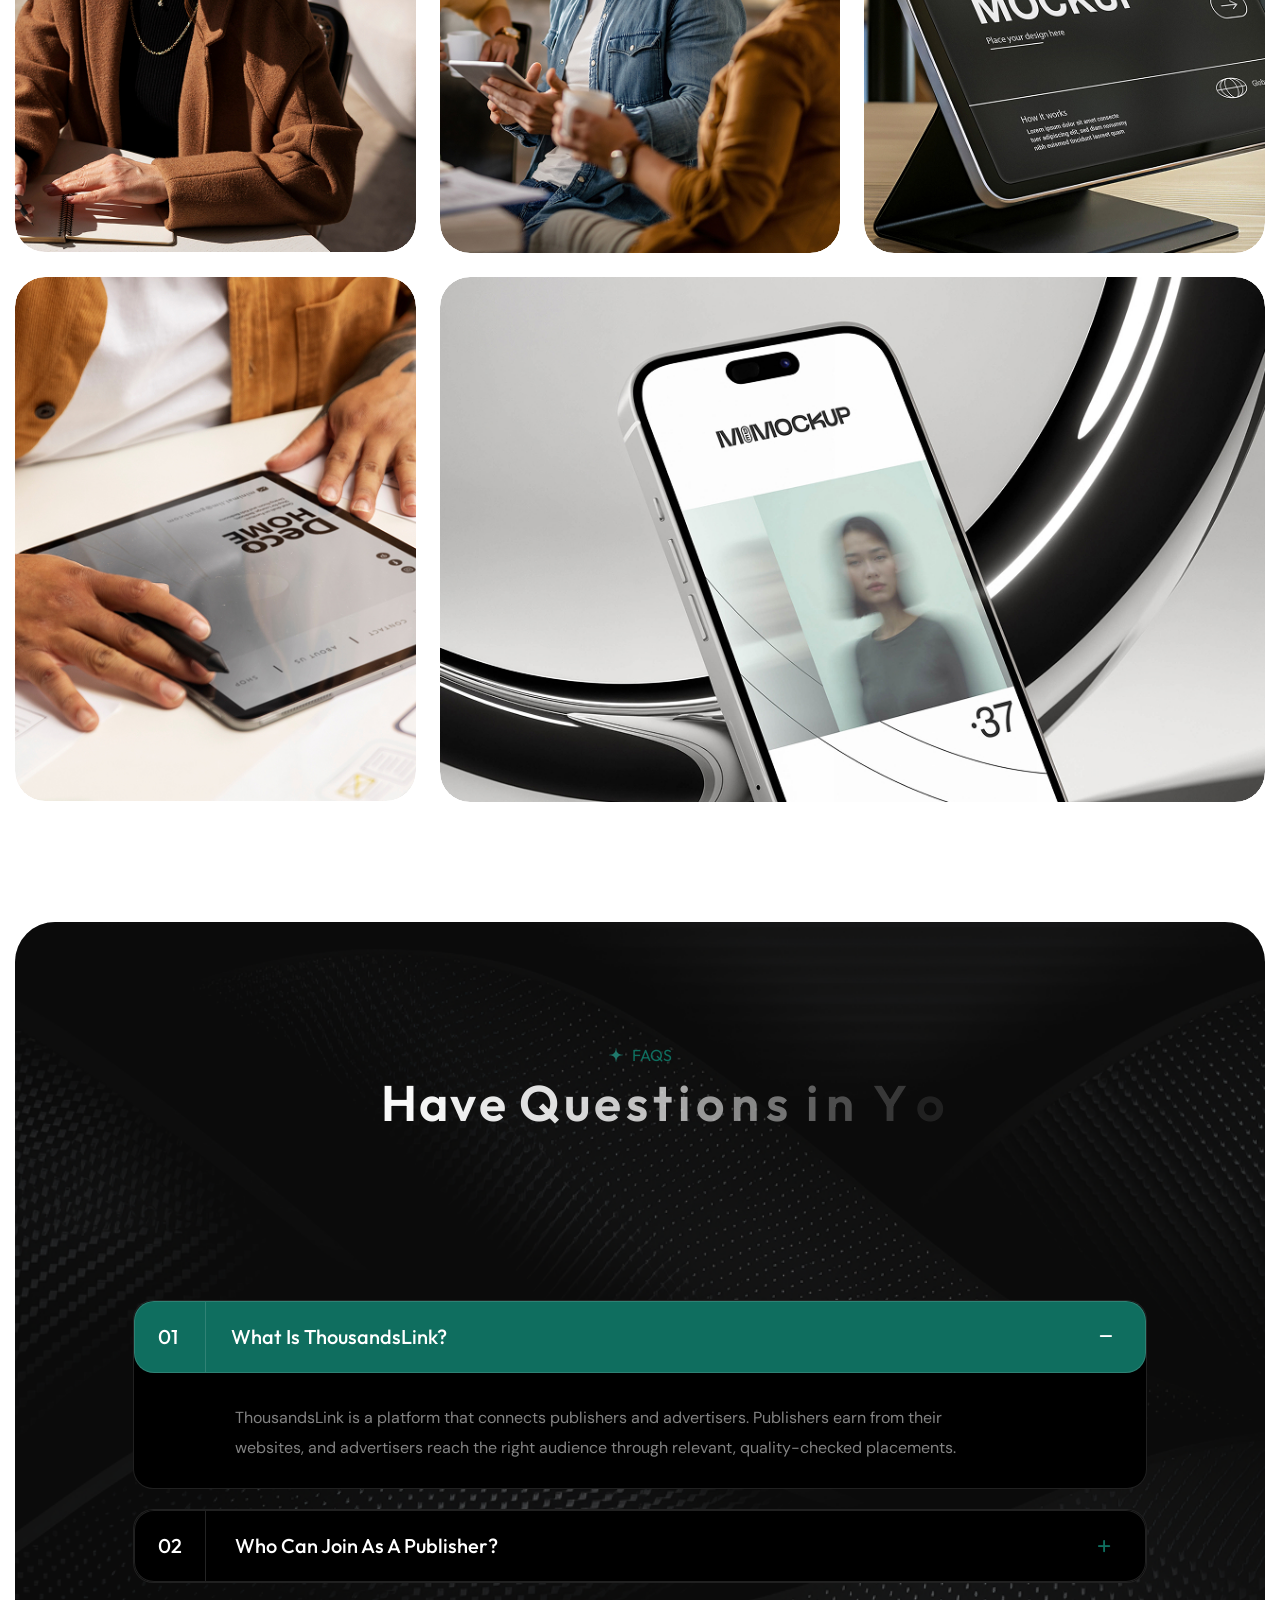
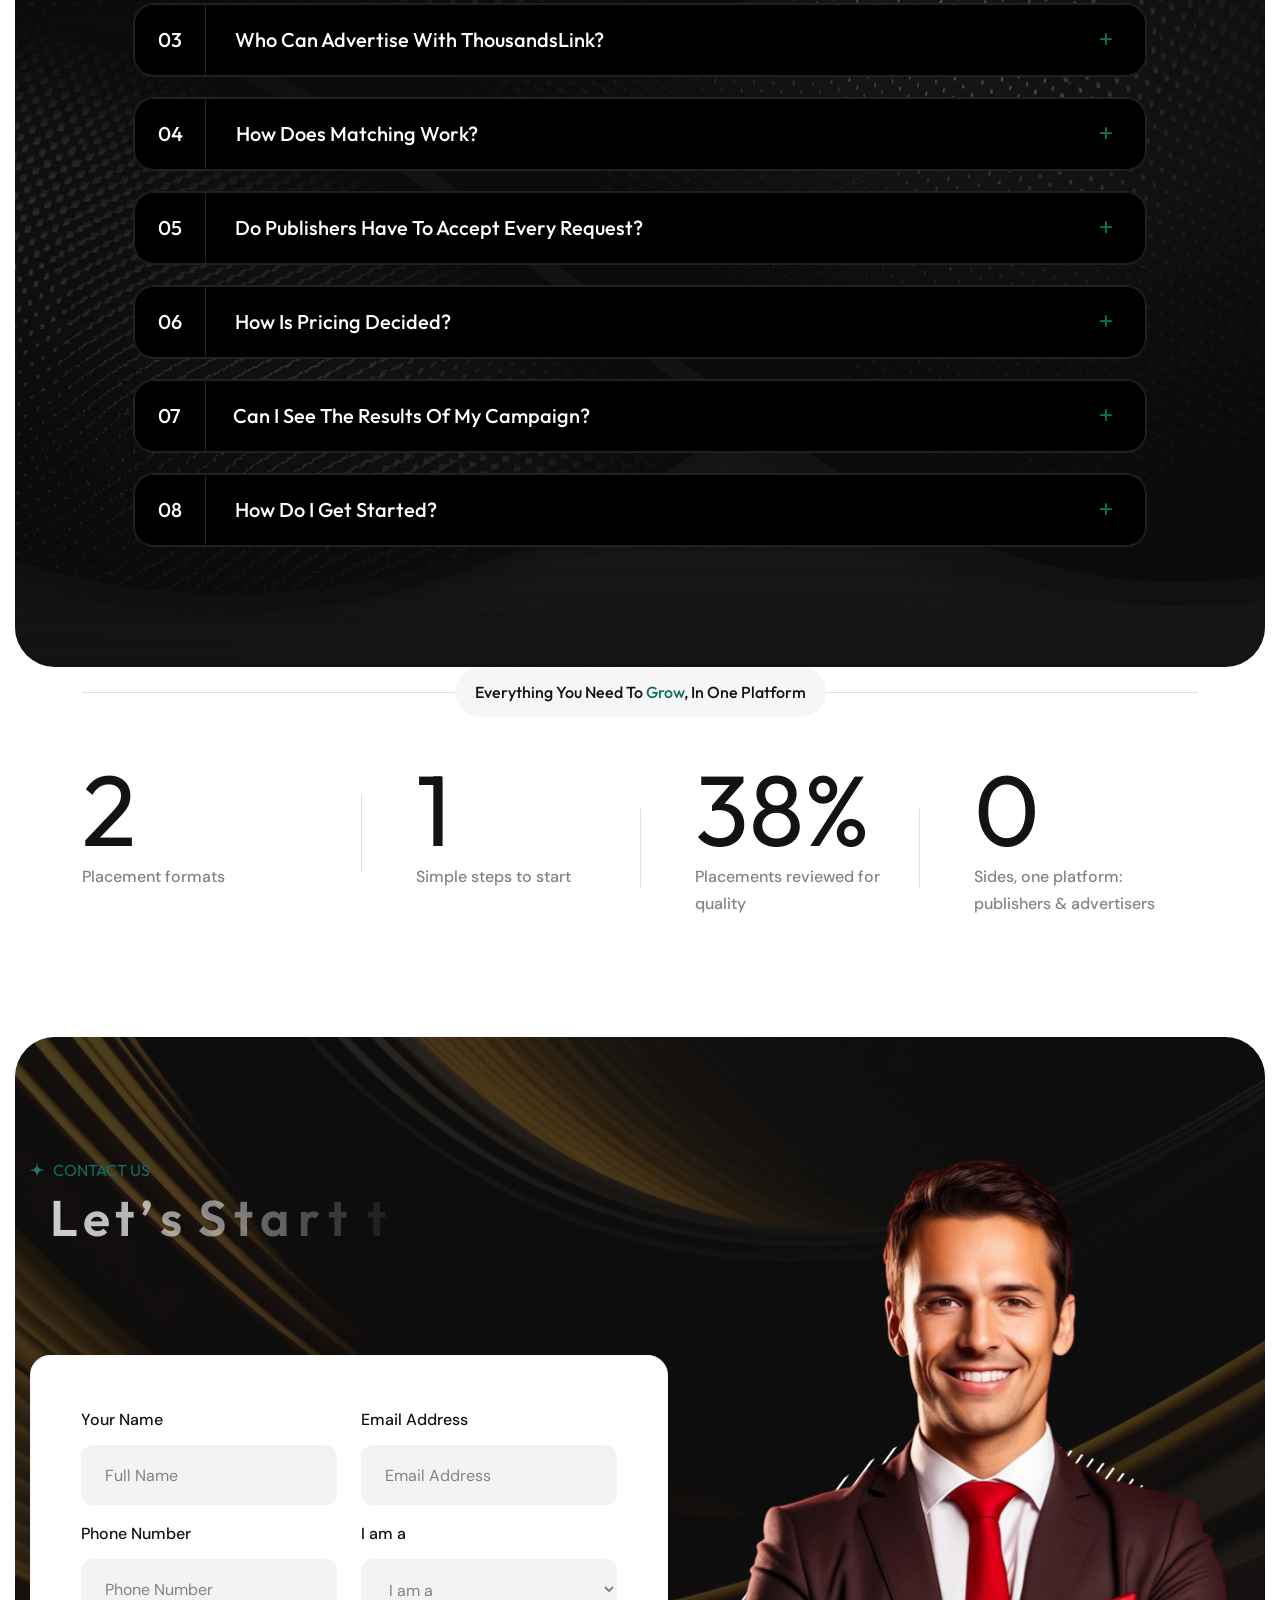
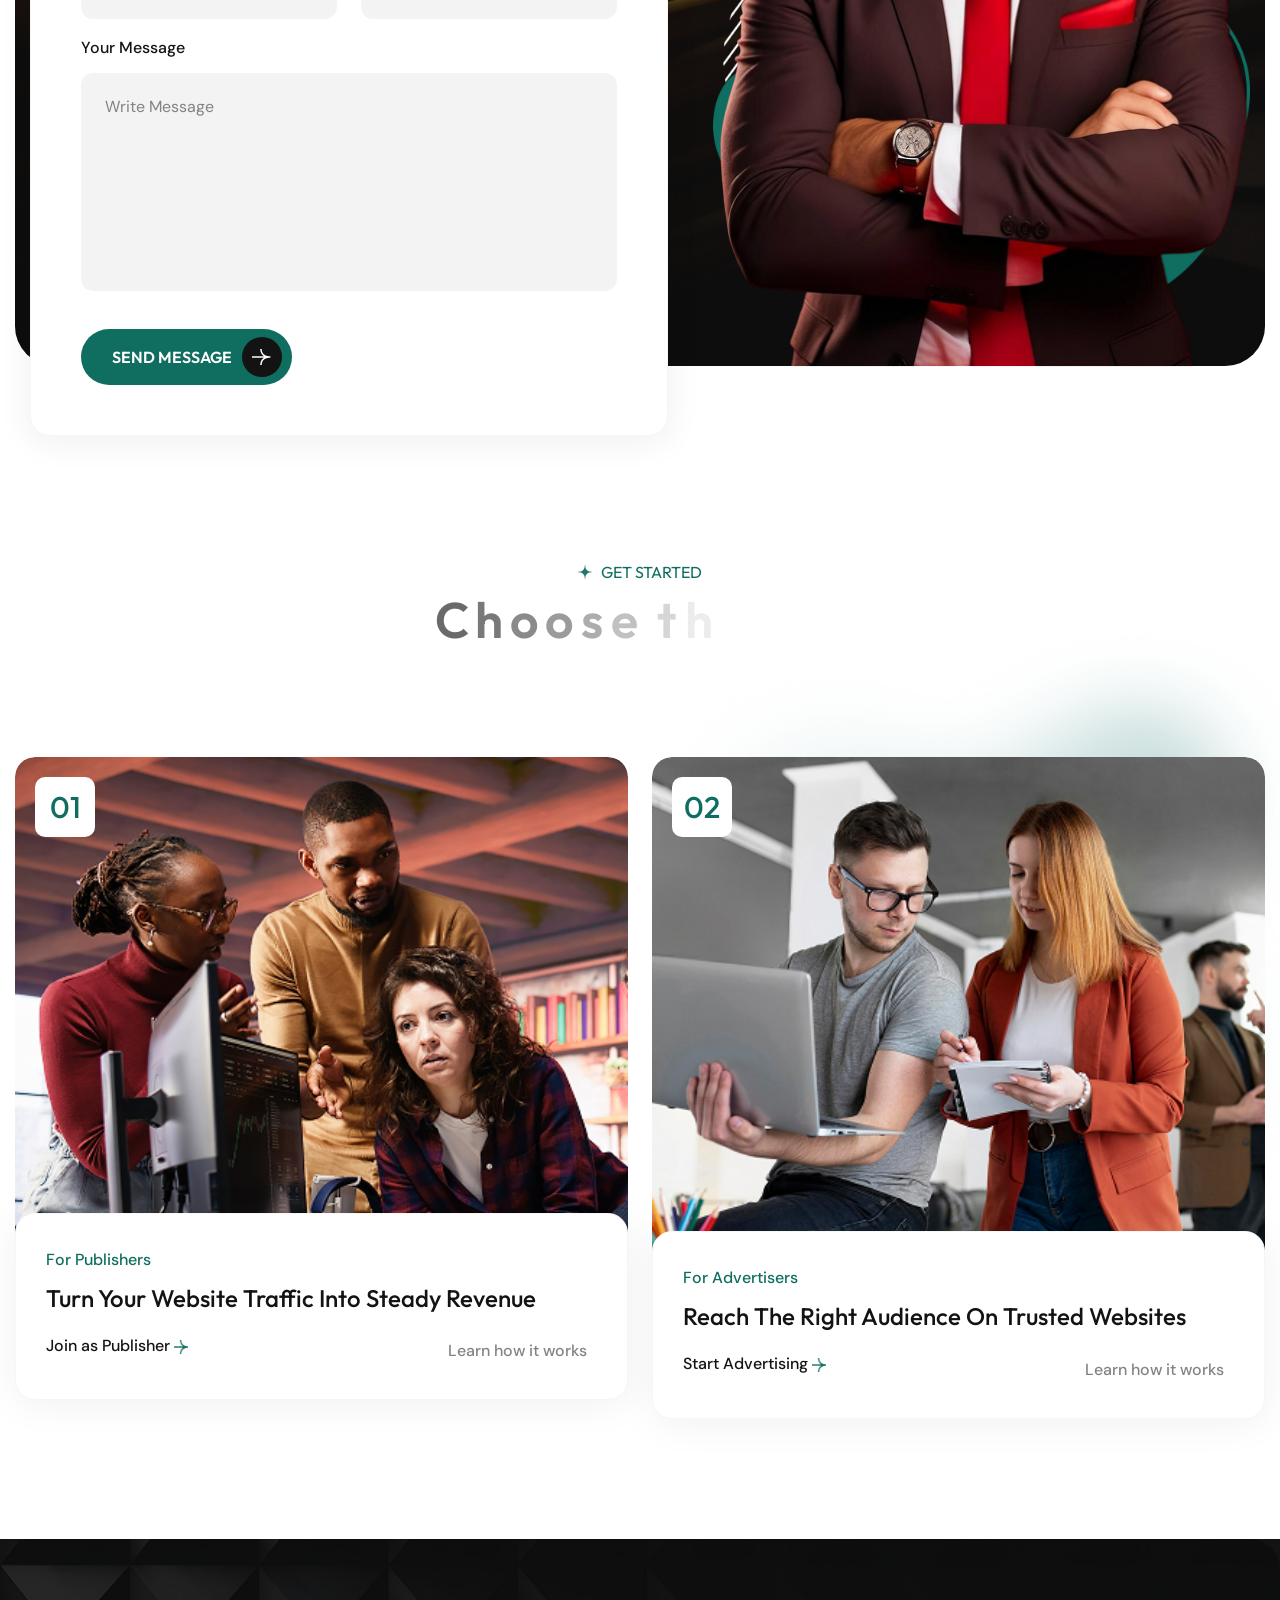
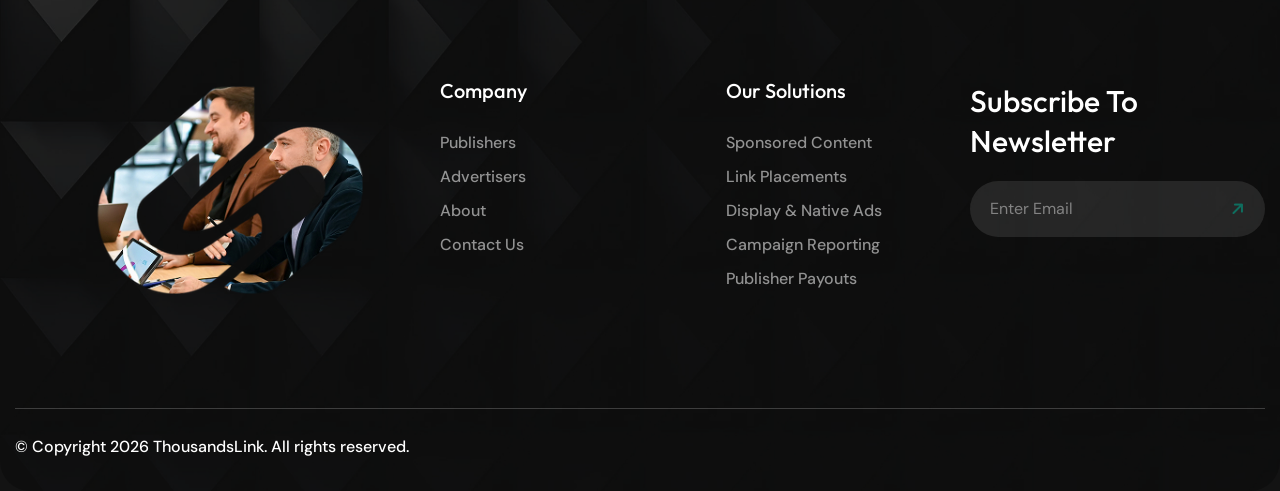
==== commit ec949c14: "final updated website" ====
--- a/index.html
+++ b/index.html
@@ -1,9 +1,13 @@
 <!DOCTYPE html>
 <html lang="en">
 <head>
-  <meta charset="utf-8"/>
-  <title>ThousandsLink | Connecting Publishers &amp; Advertisers</title>
-  <meta name="description" content="ThousandsLink connects publishers and advertisers through relevant, quality-checked placements. Earn from your website or reach the right audience." />
+  <meta charset="UTF-8">
+  <meta name="viewport" content="width=device-width, initial-scale=1.0">
+  <title>ThousandsLink — Performance Affiliate Network for Publishers & Advertisers</title>
+  <meta name="description" content="ThousandsLink is a performance-driven affiliate network connecting quality publishers with high-converting offers. Weekly payouts, real-time tracking, and dedicated support.">
+  <meta name="keywords" content="affiliate network, affiliate marketing, publishers, advertisers, CPA offers, performance marketing, ThousandsLink">
+  <meta name="robots" content="index, follow">
+  <link rel="canonical" href="https://thousandslink.com/">
   <!-- Stylesheets -->
   <link href="css/bootstrap.min.css" rel="stylesheet" />
   <link href="css/style.css" rel="stylesheet" />
@@ -85,7 +89,7 @@
               <div class="main-box">
                 <div class="logo-box">
                   <div class="logo">
-                    <a href="index.html"><img src="images/logo.png" alt="Logo" /></a>
+                    <a href="/"><img src="images/logo.png" alt="Logo" /></a>
                   </div>
                 </div>
 
@@ -95,12 +99,12 @@
                 <nav class="nav main-menu">
                   <ul class="navigation">
                     <li class="current">
-                      <a href="index.html">Home</a>
-                    </li>
-                    <li><a href="publishers.html">Publishers</a></li>
-                    <li><a href="advertisers.html">Advertisers</a></li>
-                    <li><a href="about.html">About</a></li>
-                    <li><a href="contact.html">Contact</a></li>
+                      <a href="/">Home</a>
+                    </li>
+                    <li><a href="/publishers">Publishers</a></li>
+                    <li><a href="/advertisers">Advertisers</a></li>
+                    <li><a href="/about">About</a></li>
+                    <li><a href="/contact">Contact</a></li>
                   </ul>
                 </nav>
               </div>
@@ -113,7 +117,7 @@
                   <strong>+1 (555) 123 4567</strong>
                 </span>
               </a> -->
-              <a href="contact.html" class="theme-btn btn-style-two">Let’s Talk</a>
+              <a href="/contact" class="theme-btn btn-style-two">Let’s Talk</a>
               <!--Mobile Navigation Toggler-->
               <div class="mobile-nav-toggler">
                 <span></span>
@@ -132,7 +136,7 @@
         <nav class="menu-box">
           <div class="upper-box">
             <div class="nav-logo">
-              <a href="index.html"><img src="images/logo.png" alt="" /></a>
+              <a href="/"><img src="images/logo.png" alt="" /></a>
             </div>
             <div class="close-btn"><i class="icon fa fa-times"></i></div>
           </div>
@@ -146,12 +150,6 @@
               <div class="text"><a href="mailto:support@thousandslink.com">support@thousandslink.com</a></div>
             </li>
           </ul>
-          <ul class="social-links">
-            <li><a href="#"><i class="icon fab fa-twitter"></i></a></li>
-            <li><a href="#"><i class="icon fab fa-facebook-f"></i></a></li>
-            <li><a href="#"><i class="icon fab fa-pinterest-p"></i></a></li>
-            <li><a href="#"><i class="icon fab fa-vimeo-v"></i></a></li>
-          </ul>
         </nav>
       </div>
       <!-- End Mobile Menu -->
@@ -162,7 +160,7 @@
         <button class="close-search"><span class="fa fa-times"></span></button>
 
         <div class="search-inner">
-          <form method="post" action="index.html">
+          <form method="post" action="">
             <div class="form-group">
               <input type="search" name="search-field" value="" placeholder="Search..." required="" />
               <button type="submit"><i class="fa fa-search"></i></button>
@@ -178,7 +176,7 @@
           <div class="inner-container">
             <!--Logo-->
             <div class="logo">
-              <a href="index.html"><img src="images/logo2.png" alt=""></a>
+              <a href="/"><img src="images/logo2.png" alt=""></a>
             </div>
 
             <!--Right Col-->
@@ -235,7 +233,7 @@
           <div class="info-box">
             <div class="image wow fadeInUp" data-wow-delay="300ms"><img src="images/resource/bvanner2-2.png" alt=""></div>
             <div class="text wow fadeInUp" data-wow-delay="400ms">ThousandsLink brings publishers and advertisers together through relevant, quality-checked placements. Publishers earn from their traffic, advertisers reach engaged audiences, and everyone gets clear terms and transparent reporting.</div>
-            <a href="about.html" class="theme-btn btn-style-one wow fadeInUp" data-wow-delay="500ms">Discover More <span><img src="images/icons/arrow.png" alt=""></span></a>
+            <a href="/about" class="theme-btn btn-style-one wow fadeInUp" data-wow-delay="500ms">Discover More <span><img src="images/icons/arrow.png" alt=""></span></a>
           </div>
         </div>
       </div>
@@ -336,7 +334,7 @@
                 </div>
               </div>
               <div class="bottom-box">
-                <a href="contact.html" class="theme-btn btn-style-one">Start Advertising <span><img src="images/icons/arrow.png" alt=""></span></a>
+                <a href="/contact" class="theme-btn btn-style-one">Start Advertising <span><img src="images/icons/arrow.png" alt=""></span></a>
                 <!-- <a href="tel:+9238008060" class="phone_box">
                   <span class="icon"><i aria-hidden="true" class="fa-solid fa-phone-flip"></i></span>
                   <span class="info">
@@ -389,7 +387,7 @@
                   <div class="inner-block">
                     <div class="icon"><img src="images/icons/service2-1.png" alt=""></div>
                     <div class="content">
-                      <div class="h4 title"><a href="advertisers.html">Sponsored Content</a></div>
+                      <div class="h4 title"><a href="/advertisers">Sponsored Content</a></div>
                       <div class="text">High-quality sponsored articles published on relevant, trusted websites.</div>
                     </div>
                     <div class="number">01</div>
@@ -400,7 +398,7 @@
                   <div class="inner-block">
                     <div class="icon"><img src="images/icons/service2-2.png" alt=""></div>
                     <div class="content">
-                      <div class="h4 title"><a href="advertisers.html">Link Placements</a></div>
+                      <div class="h4 title"><a href="/advertisers">Link Placements</a></div>
                       <div class="text">Contextual links inside relevant content that build visibility and referral traffic.</div>
                     </div>
                     <div class="number">02</div>
@@ -411,7 +409,7 @@
                   <div class="inner-block">
                     <div class="icon"><img src="images/icons/service2-3.png" alt=""></div>
                     <div class="content">
-                      <div class="h4 title"><a href="advertisers.html">Display &amp; Native Ads</a></div>
+                      <div class="h4 title"><a href="/advertisers">Display &amp; Native Ads</a></div>
                       <div class="text">Banner and native placements that blend naturally into publisher pages.</div>
                     </div>
                     <div class="number">03</div>
@@ -422,7 +420,7 @@
                   <div class="inner-block">
                     <div class="icon"><img src="images/icons/service2-1.png" alt=""></div>
                     <div class="content">
-                      <div class="h4 title"><a href="advertisers.html">Newsletter Sponsorships</a></div>
+                      <div class="h4 title"><a href="/advertisers">Newsletter Sponsorships</a></div>
                       <div class="text">Brand features inside publisher email newsletters that reach subscribers directly.</div>
                     </div>
                     <div class="number">04</div>
@@ -433,7 +431,7 @@
                   <div class="inner-block">
                     <div class="icon"><img src="images/icons/service2-2.png" alt=""></div>
                     <div class="content">
-                      <div class="h4 title"><a href="advertisers.html">Product Reviews</a></div>
+                      <div class="h4 title"><a href="/advertisers">Product Reviews</a></div>
                       <div class="text">Honest reviews and features from publishers their audience already trusts.</div>
                     </div>
                     <div class="number">05</div>
@@ -444,7 +442,7 @@
                   <div class="inner-block">
                     <div class="icon"><img src="images/icons/service2-3.png" alt=""></div>
                     <div class="content">
-                      <div class="h4 title"><a href="advertisers.html">Resource Page Features</a></div>
+                      <div class="h4 title"><a href="/advertisers">Resource Page Features</a></div>
                       <div class="text">Listings on relevant guides, directories and resource pages in your niche.</div>
                     </div>
                     <div class="number">06</div>
@@ -530,7 +528,7 @@
                 </div>
               </div>
               <div class="bottom-box">
-                <a href="contact.html" class="theme-btn btn-style-one">Become a Publisher <span><img src="images/icons/arrow.png" alt=""></span></a>
+                <a href="/contact" class="theme-btn btn-style-one">Become a Publisher <span><img src="images/icons/arrow.png" alt=""></span></a>
                 <!-- <a href="tel:+9238008060" class="phone_box">
                   <span class="icon"><i aria-hidden="true" class="fa-solid fa-phone-flip"></i></span>
                   <span class="info">
@@ -585,7 +583,7 @@
                 </div>
               </div>
               <div class="bootom-box">
-                <a href="contact.html" class="theme-btn btn-style-one">Contact Us <span><img src="images/icons/arrow.png" alt=""></span></a>
+                <a href="/contact" class="theme-btn btn-style-one">Contact Us <span><img src="images/icons/arrow.png" alt=""></span></a>
                 <div class="image"><img src="images/resource/wcu2-1.png" alt=""></div>
               </div>
             </div>
@@ -774,7 +772,7 @@
             <div class="inner-box">
               <i class="icon fa-solid fa-bolt"></i>
               <div class="text">Choose your path and get started today</div>
-              <a class="btn-more" href="contact.html">
+              <a class="btn-more" href="contact">
                 <span>Get Started</span>
                 <i class="fa-solid fa-arrow-right"></i>
               </a>
@@ -817,7 +815,7 @@
               </div>
               <div class="content">
                 <div class="cat">Sponsored Content <span></span> Reviews</div>
-                <div class="h4 title"><a href="contact.html">Technology &amp; Gadgets</a></div>
+                <div class="h4 title"><a href="/contact">Technology &amp; Gadgets</a></div>
               </div>
             </div>
           </div>
@@ -829,7 +827,7 @@
               </div>
               <div class="content">
                 <div class="cat">Link Placements <span></span> Articles</div>
-                <div class="h4 title"><a href="contact.html">Business &amp; Finance</a></div>
+                <div class="h4 title"><a href="/contact">Business &amp; Finance</a></div>
               </div>
             </div>
           </div>
@@ -841,7 +839,7 @@
               </div>
               <div class="content">
                 <div class="cat">Native Ads <span></span> Features</div>
-                <div class="h4 title"><a href="contact.html">Health &amp; Lifestyle</a></div>
+                <div class="h4 title"><a href="/contact">Health &amp; Lifestyle</a></div>
               </div>
             </div>
           </div>
@@ -853,7 +851,7 @@
               </div>
               <div class="content">
                 <div class="cat">Resource Pages <span></span> Guides</div>
-                <div class="h4 title"><a href="contact.html">Education &amp; Careers</a></div>
+                <div class="h4 title"><a href="/contact">Education &amp; Careers</a></div>
               </div>
             </div>
           </div>
@@ -865,7 +863,7 @@
               </div>
               <div class="content">
                 <div class="cat">Newsletters <span></span> Display Ads</div>
-                <div class="h4 title"><a href="contact.html">Travel, Food &amp; Entertainment</a></div>
+                <div class="h4 title"><a href="/contact">Travel, Food &amp; Entertainment</a></div>
               </div>
             </div>
           </div>
@@ -1017,7 +1015,7 @@
                 <div class="text">“The team handled every piece of furniture with care and attention. They were punctual, friendly, and made the whole move effortless”</div>
                 <div class="info-box">
                   <div class="author-info">
-                    <div class="h5 name"><a href="page-testimonial.html">Emily Carter</a></div>
+                    <div class="h5 name"><a href="page-testimonial">Emily Carter</a></div>
                     <div class="designation">Senior Project Manager</div>
                   </div>
                   <div class="rating">
@@ -1040,7 +1038,7 @@
                 <div class="text">“The team handled every piece of furniture with care and attention. They were punctual, friendly, and made the whole move effortless”</div>
                 <div class="info-box">
                   <div class="author-info">
-                    <div class="h5 name"><a href="page-testimonial.html">Bessie Cooper</a></div>
+                    <div class="h5 name"><a href="page-testimonial">Bessie Cooper</a></div>
                     <div class="designation">Senior Project Manager</div>
                   </div>
                   <div class="rating">
@@ -1063,7 +1061,7 @@
                 <div class="text">“The team handled every piece of furniture with care and attention. They were punctual, friendly, and made the whole move effortless”</div>
                 <div class="info-box">
                   <div class="author-info">
-                    <div class="h5 name"><a href="page-testimonial.html">David Smith</a></div>
+                    <div class="h5 name"><a href="page-testimonial">David Smith</a></div>
                     <div class="designation">Senior Project Manager</div>
                   </div>
                   <div class="rating">
@@ -1086,7 +1084,7 @@
                 <div class="text">“The team handled every piece of furniture with care and attention. They were punctual, friendly, and made the whole move effortless”</div>
                 <div class="info-box">
                   <div class="author-info">
-                    <div class="h5 name"><a href="page-testimonial.html">Emily Carter</a></div>
+                    <div class="h5 name"><a href="page-testimonial">Emily Carter</a></div>
                     <div class="designation">Senior Project Manager</div>
                   </div>
                   <div class="rating">
@@ -1109,7 +1107,7 @@
                 <div class="text">“The team handled every piece of furniture with care and attention. They were punctual, friendly, and made the whole move effortless”</div>
                 <div class="info-box">
                   <div class="author-info">
-                    <div class="h5 name"><a href="page-testimonial.html">Bessie Cooper</a></div>
+                    <div class="h5 name"><a href="page-testimonial">Bessie Cooper</a></div>
                     <div class="designation">Senior Project Manager</div>
                   </div>
                   <div class="rating">
@@ -1132,7 +1130,7 @@
                 <div class="text">“The team handled every piece of furniture with care and attention. They were punctual, friendly, and made the whole move effortless”</div>
                 <div class="info-box">
                   <div class="author-info">
-                    <div class="h5 name"><a href="page-testimonial.html">David Smith</a></div>
+                    <div class="h5 name"><a href="page-testimonial">David Smith</a></div>
                     <div class="designation">Senior Project Manager</div>
                   </div>
                   <div class="rating">
@@ -1280,8 +1278,8 @@
               <div class="content-box">
                 <div class="inner-box">
                   <div class="sub-title">For Publishers</div>
-                  <div class="h4 title"><a href="publishers.html">Turn Your Website Traffic Into Steady Revenue</a></div>
-                  <a href="publishers.html" class="btn-more">Join as Publisher <span><img src="images/icons/arrow2.png" alt=""></span></a>
+                  <div class="h4 title"><a href="/publishers">Turn Your Website Traffic Into Steady Revenue</a></div>
+                  <a href="/publishers" class="btn-more">Join as Publisher <span><img src="images/icons/arrow2.png" alt=""></span></a>
                   <div class="time-text">Learn how it works</div>
                 </div>
               </div>
@@ -1299,8 +1297,8 @@
               <div class="content-box">
                 <div class="inner-box">
                   <div class="sub-title">For Advertisers</div>
-                  <div class="h4 title"><a href="advertisers.html">Reach the Right Audience on Trusted Websites</a></div>
-                  <a href="advertisers.html" class="btn-more">Start Advertising <span><img src="images/icons/arrow2.png" alt=""></span></a>
+                  <div class="h4 title"><a href="/advertisers">Reach the Right Audience on Trusted Websites</a></div>
+                  <a href="/advertisers" class="btn-more">Start Advertising <span><img src="images/icons/arrow2.png" alt=""></span></a>
                   <div class="time-text">Learn how it works</div>
                 </div>
               </div>
@@ -1363,10 +1361,10 @@
                 <div class="h5 widget-title">Company</div>
                 <div class="widget-content">
                   <ul class="user-links">
-                    <li><a href="publishers.html">Publishers</a></li>
-                    <li><a href="advertisers.html">Advertisers</a></li>
-                    <li><a href="about.html">About</a></li>
-                    <li><a href="contact.html">Contact Us</a></li>
+                    <li><a href="/publishers">Publishers</a></li>
+                    <li><a href="/advertisers">Advertisers</a></li>
+                    <li><a href="/about">About</a></li>
+                    <li><a href="/contact">Contact Us</a></li>
                   </ul>
                 </div>
               </div>
@@ -1378,11 +1376,11 @@
                 <div class="h5 widget-title">Our Solutions</div>
                 <div class="widget-content">
                   <ul class="user-links">
-                    <li><a href="#">Web Development</a></li>
-                    <li><a href="#">UI/UX Design</a></li>
-                    <li><a href="#">Mobile <br>Application</a></li>
-                    <li><a href="#">Cloud Service</a></li>
-                    <li><a href="#">Cyber Security </a></li>
+                    <li><a href="/contact">Sponsored Content</a></li>
+                    <li><a href="/contact">Link Placements</a></li>
+                    <li><a href="/contact">Display &amp; Native Ads</a></li>
+                    <li><a href="/contact">Campaign Reporting</a></li>
+                    <li><a href="/contact">Publisher Payouts</a></li>
                   </ul>
                 </div>
               </div>
@@ -1396,12 +1394,6 @@
                   <input type="email" name="email" id="email" placeholder="Enter Email" required="">
                   <button type="submit"><i class="fa-solid fa-arrow-right"></i></button>
                 </div>
-                <div class="social-icon">
-                  <a href="#"><i class="fa-brands fa-facebook-f"></i></a>
-                  <a href="#"><i class="fa-brands fa-twitter"></i></a>
-                  <a href="#"><i class="fa-brands fa-linkedin-in"></i></a>
-                  <a href="#"><i class="fa-brands fa-pinterest"></i></a>
-                </div>
               </div>
             </div>
 
@@ -1410,32 +1402,6 @@
         <div class="footer-bottom wow fadeInUp" data-wow-delay="600ms">
           <div class="inner-container">
             <p>© Copyright 2026 ThousandsLink. All rights reserved. </p>
-            <ul class="social-icon">
-              <li>
-                <a href="#">
-                  <i class="fa-brands fa-facebook-f"></i>
-                  <span>Facebook</span>
-                </a>
-              </li>
-              <li>
-                <a href="#">
-                  <i class="fa-brands fa-twitter"></i>
-                  <span>Twitter</span>
-                </a>
-              </li>
-              <li>
-                <a href="#">
-                  <i class="fa-brands fa-linkedin-in"></i>
-                  <span>Linkedin</span>
-                </a>
-              </li>
-              <li>
-                <a href="#">
-                  <i class="fa-brands fa-youtube"></i>
-                  <span>youtube</span>
-                </a>
-              </li>
-            </ul>
           </div>
         </div>
       </div>
--- a/css/style.css
+++ b/css/style.css
@@ -5335,6 +5335,7 @@
 }
 .contact-list-one li .text {
   color: var(--theme-color-light);
+  font-size: 13.6px;
 }
 
 .mobile-menu .social-links {
